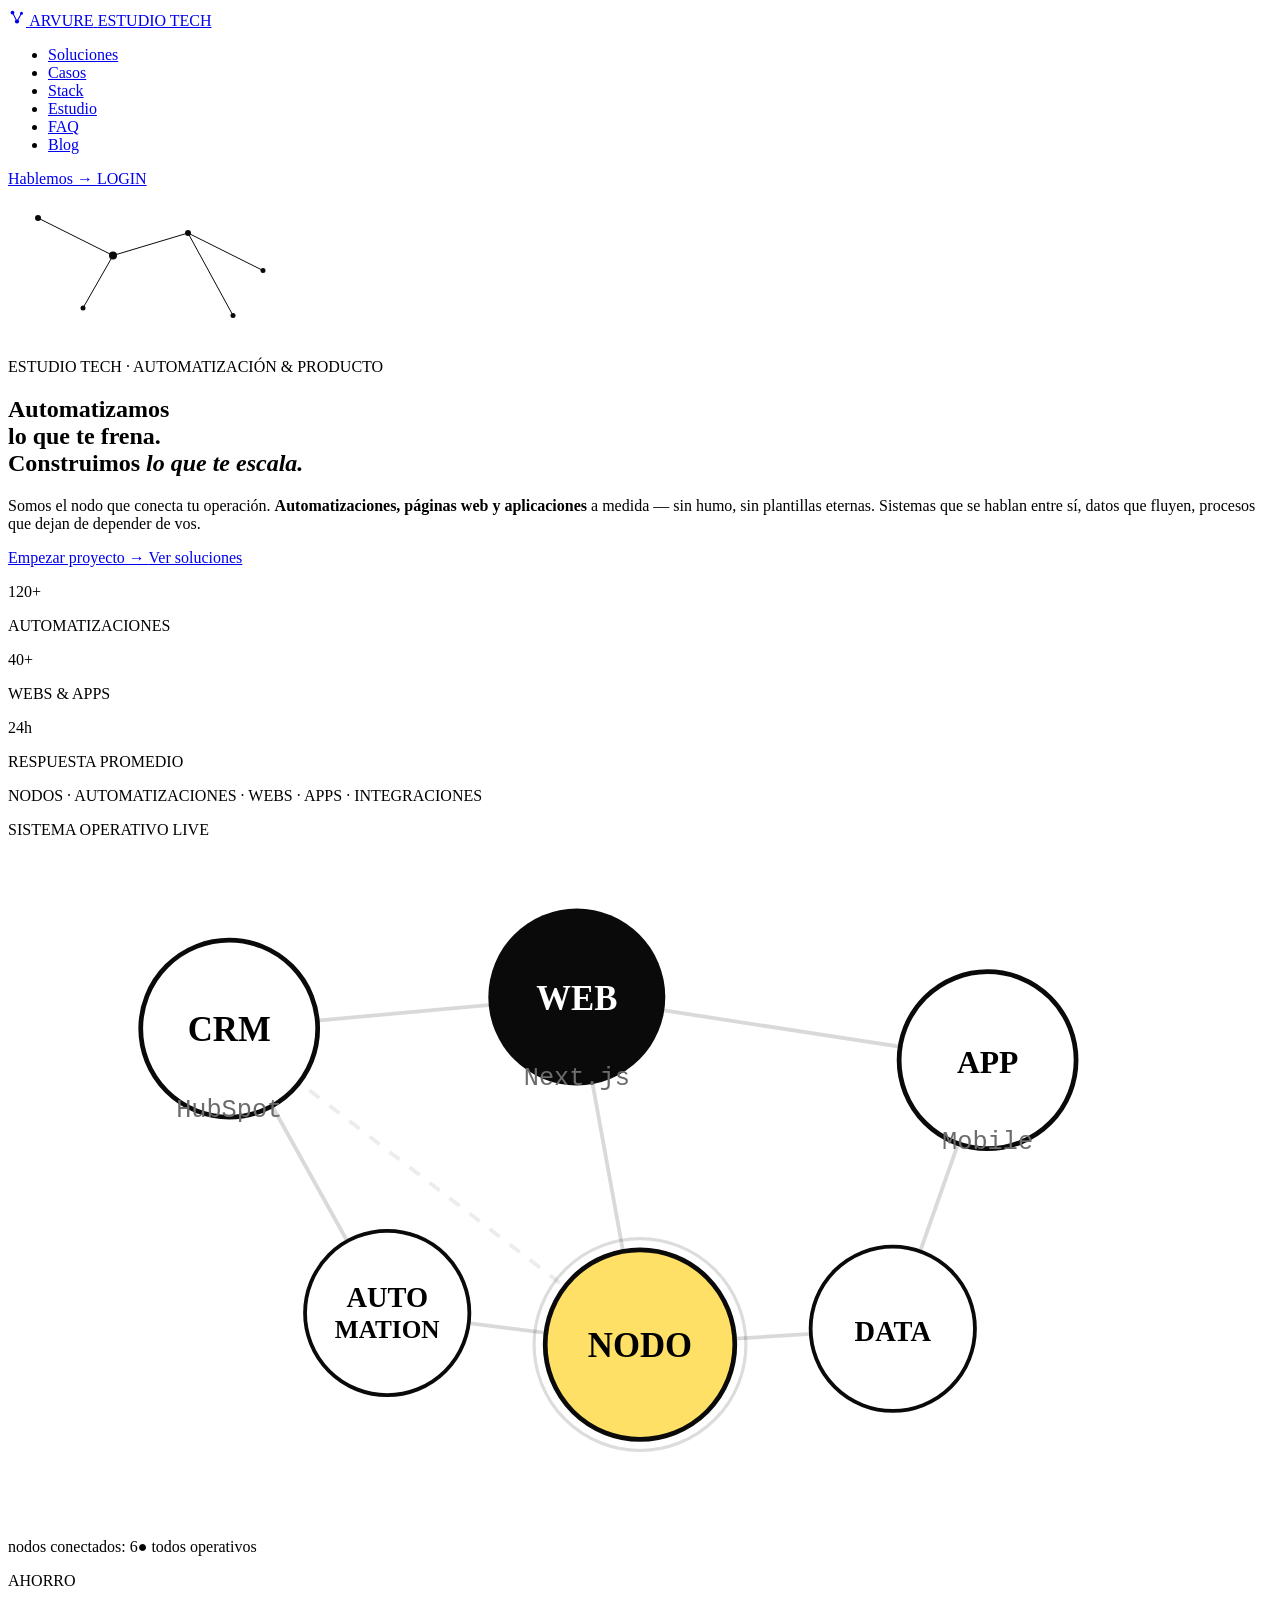
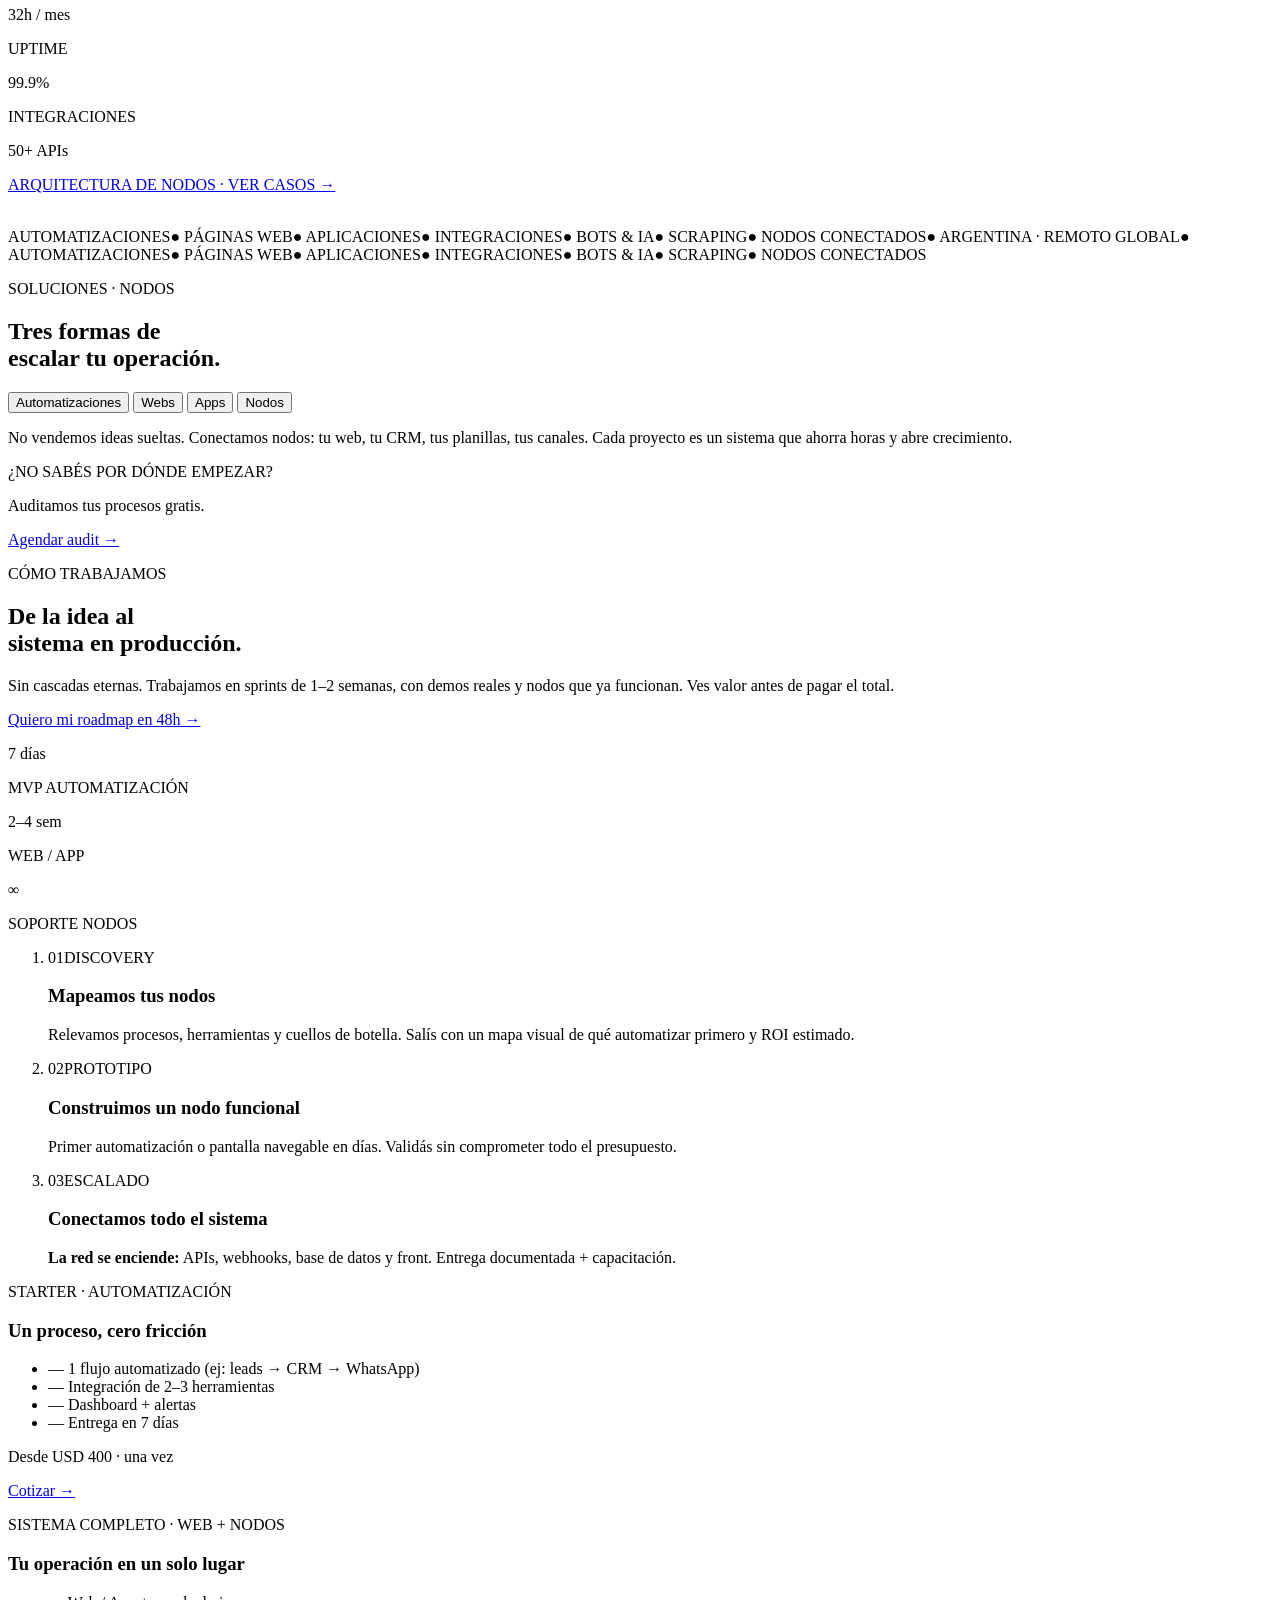
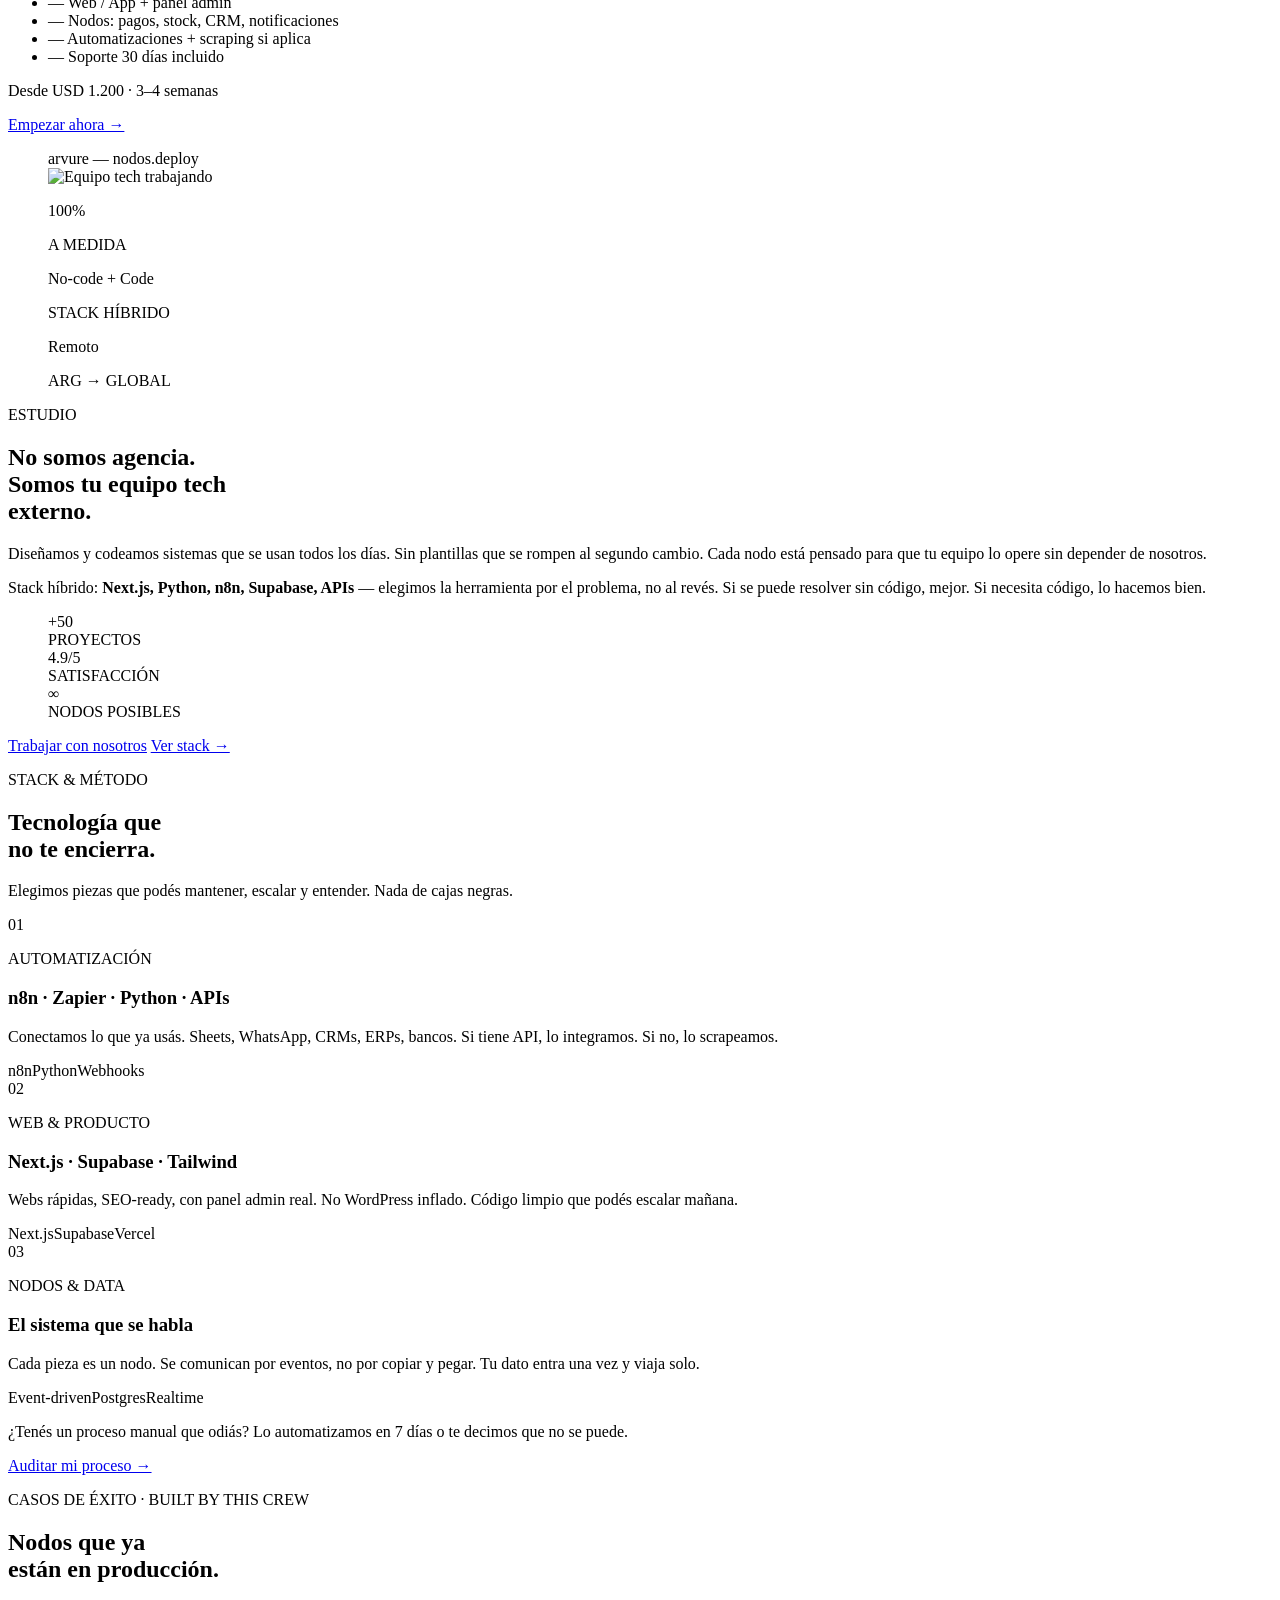
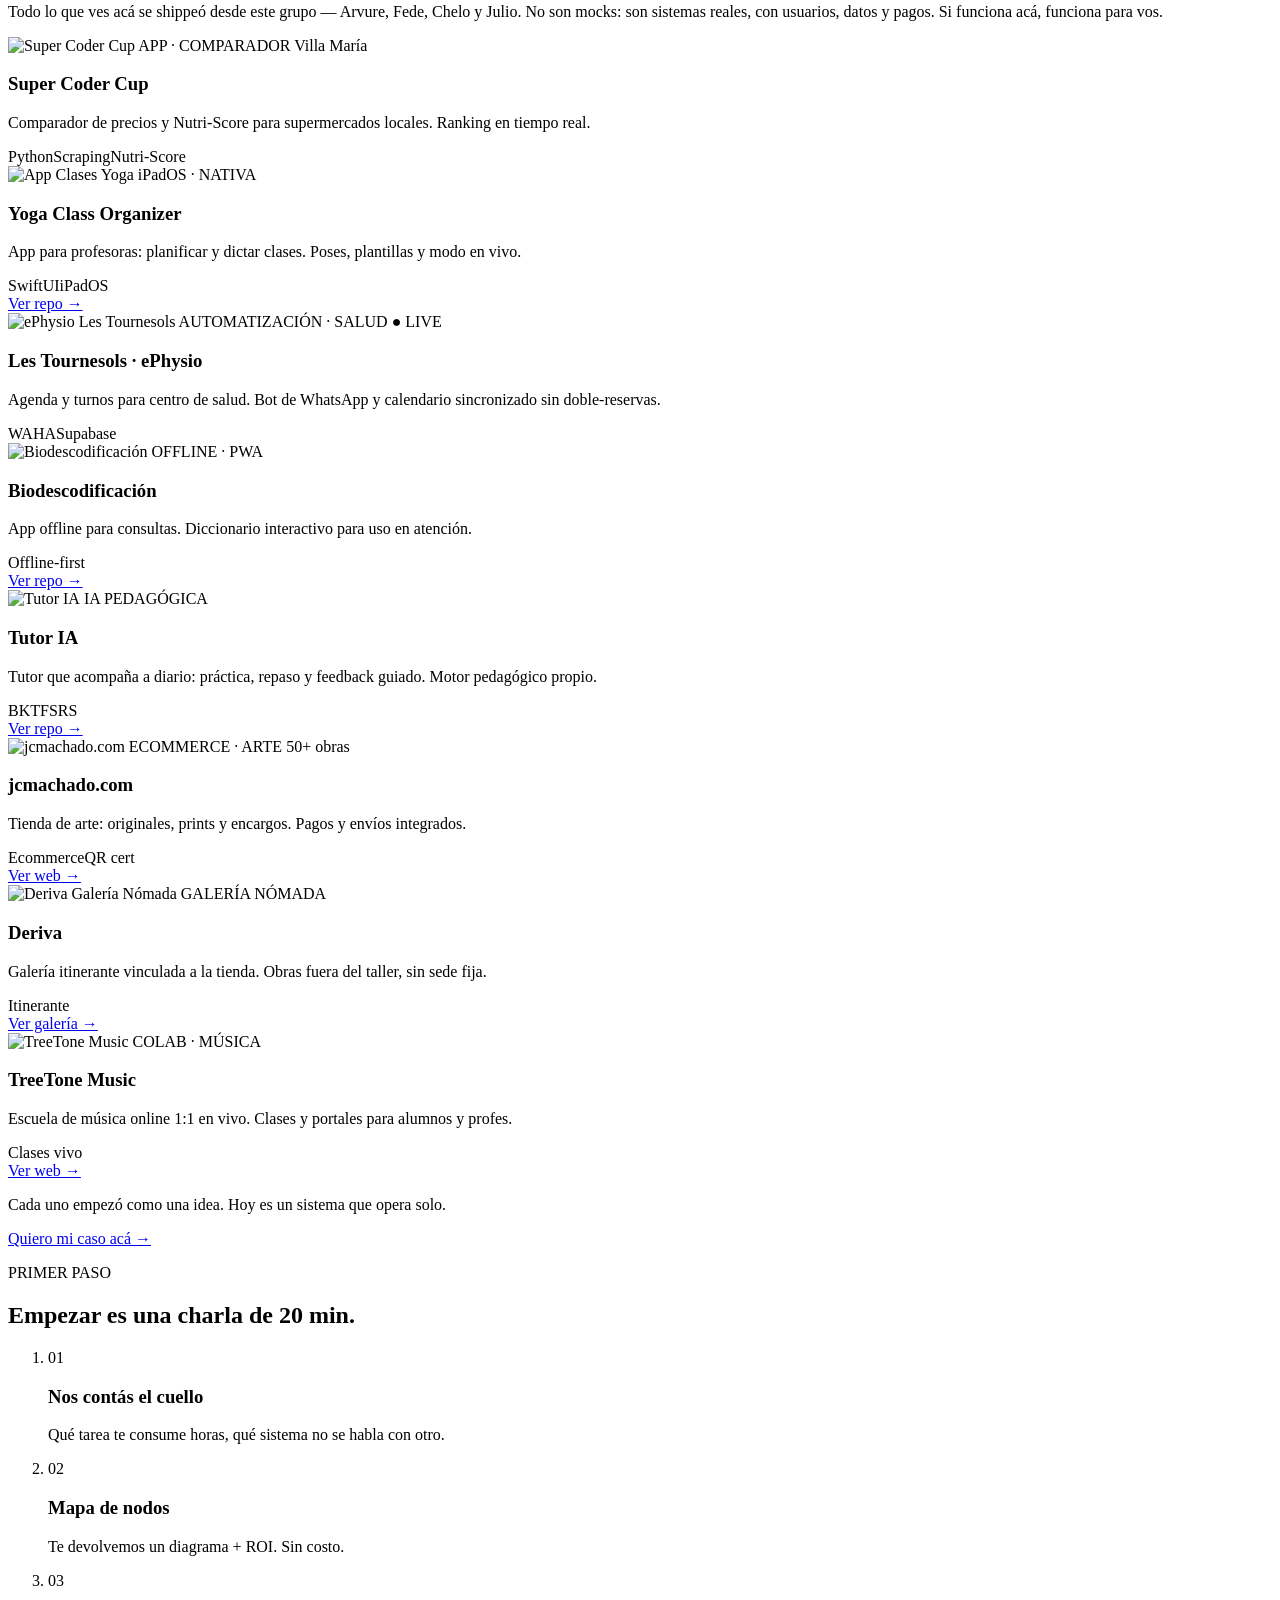
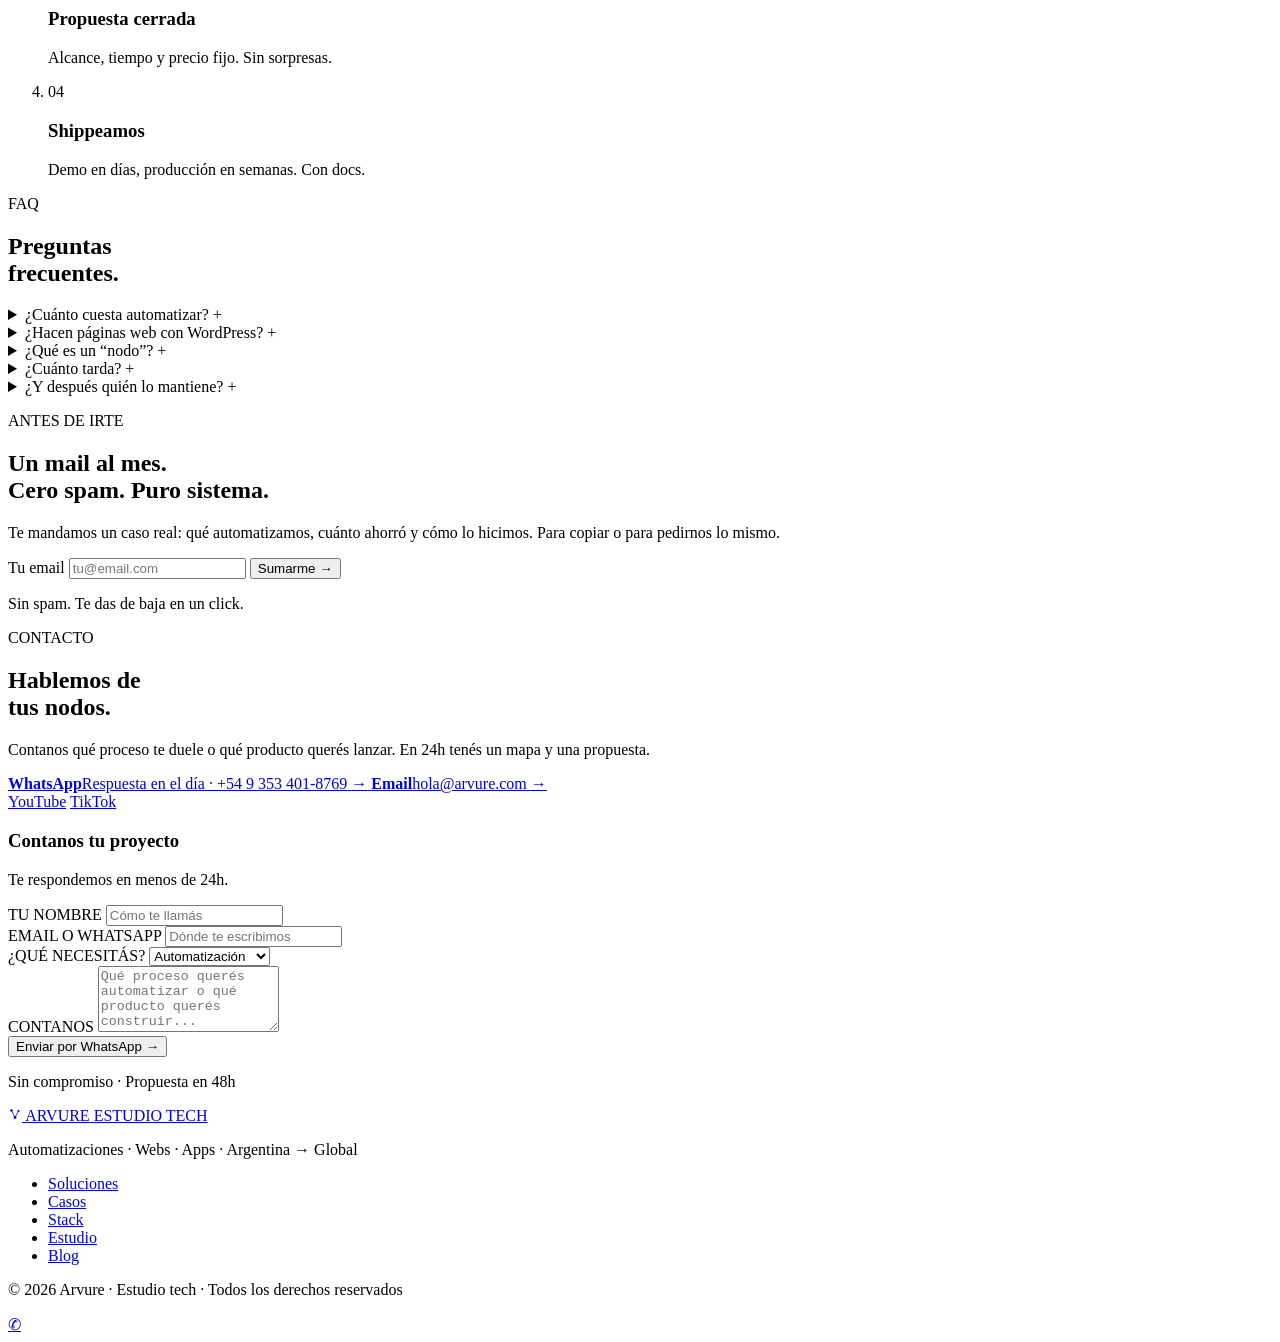
==== index.html @ fe087cc8 "copy: este grupo (Arvure, Fede, Chelo y Julio) — no más 'esta MacBook' - header: BUILT BY THIS CREW " ====
<!DOCTYPE html>
<html lang="es" class="scroll-smooth">
<head>
  <meta charset="UTF-8">
  <meta name="viewport" content="width=device-width, initial-scale=1.0">
  <meta name="description" content="Arvure — estudio tech. Automatizaciones, páginas web y aplicaciones que conectan tus nodos y escalan tu operación.">
  <title>Arvure — Estudio tech. Automatizamos. Construimos. Conectamos.</title>
  <link rel="icon" href="data:image/svg+xml,<svg xmlns='http://www.w3.org/2000/svg' viewBox='0 0 100 100'><rect width='100' height='100' rx='22' fill='%230A0A0A'/><circle cx='30' cy='30' r='6' fill='white'/><circle cx='70' cy='32' r='5' fill='white'/><circle cx='50' cy='70' r='7' fill='white'/><path d='M30 30 L50 70 L70 32' stroke='white' stroke-width='2' fill='none' opacity='0.9'/></svg>">
  <link rel="preconnect" href="https://fonts.googleapis.com">
  <link rel="preconnect" href="https://fonts.gstatic.com" crossorigin>
  <link href="https://fonts.googleapis.com/css2?family=Inter:wght@400;500;700;800;900&family=Space+Grotesk:wght@400;500;700&family=JetBrains+Mono:wght@400;500&display=swap" rel="stylesheet">
  <script src="catalogo.defaults.js"></script>
  <script src="contenido.defaults.js"></script>
  <script src="https://cdn.tailwindcss.com"></script>
  <script>
    tailwind.config = {
      theme: {
        extend: {
          colors: {
            cream: '#FFFBF0',
            paper: '#FFFFFF',
            sand: '#F5EEE0',
            line: '#E8E0D0',
            ink: '#0A0A0A',
            muted: '#6B6B6B',
            dim: '#9A9A9A',
            accent: '#0A0A0A',
          },
          fontFamily: {
            sans: ['Inter', 'Space Grotesk', 'system-ui', 'sans-serif'],
            display: ['Inter', 'system-ui', 'sans-serif'],
            mono: ['JetBrains Mono', 'ui-monospace', 'monospace'],
          },
          boxShadow: {
            card: '0 1px 3px rgba(10,10,10,0.06), 0 8px 24px rgba(10,10,10,0.04)',
            cardHover: '0 4px 16px rgba(10,10,10,0.08), 0 16px 40px rgba(10,10,10,0.06)',
          },
        },
      },
    };
  </script>
  <style>
    ::selection { background: #0A0A0A; color: #FFFBF0; }
    .grid-dot { background-image: radial-gradient(circle at 1px 1px, #0A0A0A 1px, transparent 0); }
    @keyframes marquee { 0% { transform: translateX(0); } 100% { transform: translateX(-50%); } }
  </style>
</head>
<body class="bg-cream text-ink font-sans antialiased">

  <header class="sticky top-0 z-50 border-b border-line bg-cream/80 backdrop-blur-xl">
    <nav class="mx-auto flex max-w-[1280px] items-center justify-between px-6 py-4 lg:px-8" aria-label="Principal">
      <a href="#inicio" class="flex items-center gap-3">
        <span class="flex h-8 w-8 items-center justify-center rounded-lg bg-ink text-cream">
          <svg width="18" height="18" viewBox="0 0 24 24" fill="none" aria-hidden="true">
            <circle cx="6" cy="6" r="2.5" fill="currentColor"/><circle cx="18" cy="7" r="2" fill="currentColor"/><circle cx="12" cy="18" r="2.8" fill="currentColor"/>
            <path d="M6 6 L12 18 L18 7" stroke="currentColor" stroke-width="1.4" stroke-linecap="round" stroke-linejoin="round"/>
          </svg>
        </span>
        <span class="text-[15px] font-black tracking-[-0.02em]">ARVURE</span>
        <span class="hidden sm:inline font-mono text-[10px] tracking-[0.2em] text-muted border-l border-line pl-3 ml-1">ESTUDIO TECH</span>
      </a>
      <ul class="hidden items-center gap-7 text-[13px] font-medium text-muted md:flex">
        <li><a class="transition hover:text-ink" href="#ideas">Soluciones</a></li>
        <li><a class="transition hover:text-ink" href="#casos">Casos</a></li>
        <li><a class="transition hover:text-ink" href="#proceso-creativo">Stack</a></li>
        <li><a class="transition hover:text-ink" href="#sobre-nos">Estudio</a></li>
        <li><a class="transition hover:text-ink" href="#faq">FAQ</a></li>
        <li><a class="transition hover:text-ink" href="blog.html">Blog</a></li>
      </ul>
      <div class="flex items-center gap-2">
        <a href="#contacto" class="hidden sm:inline-flex rounded-full bg-ink px-5 py-2.5 text-[13px] font-bold text-cream transition hover:bg-black hover:scale-[1.02]">
          Hablemos →
        </a>
        <a href="login.html" class="rounded-full border border-line bg-paper px-4 py-2 font-mono text-[11px] font-medium tracking-[0.15em] text-ink transition hover:border-ink">
          LOGIN
        </a>
      </div>
    </nav>
  </header>

  <main>

    <!-- HERO -->
    <section id="inicio" class="relative overflow-hidden border-b border-line">
      <div class="pointer-events-none absolute inset-0 opacity-[0.03] grid-dot" style="background-size: 24px 24px;"></div>
      <!-- nodos decorativos fondo -->
      <svg class="pointer-events-none absolute inset-0 h-full w-full opacity-[0.06]" aria-hidden="true">
        <g stroke="#0A0A0A" stroke-width="1" fill="none">
          <line x1="10%" y1="20%" x2="35%" y2="45%"/><line x1="35%" y1="45%" x2="60%" y2="30%"/><line x1="60%" y1="30%" x2="85%" y2="55%"/><line x1="35%" y1="45%" x2="25%" y2="80%"/><line x1="60%" y1="30%" x2="75%" y2="85%"/>
        </g>
        <g fill="#0A0A0A">
          <circle cx="10%" cy="20%" r="3"/><circle cx="35%" cy="45%" r="4"/><circle cx="60%" cy="30%" r="3"/><circle cx="85%" cy="55%" r="2.5"/><circle cx="25%" cy="80%" r="2.5"/><circle cx="75%" cy="85%" r="2.5"/>
        </g>
      </svg>

      <div class="relative mx-auto grid max-w-[1280px] gap-10 px-6 py-14 lg:grid-cols-[1.05fr_0.95fr] lg:items-center lg:px-8 lg:py-20">

        <div>
          <p data-hero-badge class="inline-flex items-center gap-2 rounded-full border border-line bg-paper px-3 py-1.5 font-mono text-[11px] font-medium tracking-[0.2em] text-ink">
            <span class="h-2 w-2 rounded-full bg-emerald-500 animate-pulse"></span>
            ESTUDIO TECH · AUTOMATIZACIÓN & PRODUCTO
          </p>

          <h1 data-hero-titulo class="mt-6 text-[42px] font-black leading-[0.9] tracking-[-0.04em] lg:text-[64px]">
            Automatizamos
            <br>
            <span class="relative inline-block">
              lo que te frena.
              <span class="absolute bottom-1 left-0 h-3 w-full bg-[#FFE066] -z-10 opacity-60"></span>
            </span>
            <br>
            <span class="font-black text-ink">Construimos</span>
            <em class="font-black not-italic"> lo que te escala.</em>
          </h1>

          <p data-hero-parrafo class="mt-6 max-w-[520px] text-[15px] leading-relaxed text-muted">
            Somos el nodo que conecta tu operación. <strong class="text-ink font-bold">Automatizaciones, páginas web y aplicaciones</strong> a medida — sin humo, sin plantillas eternas. Sistemas que se hablan entre sí, datos que fluyen, procesos que dejan de depender de vos.
          </p>

          <div class="mt-8 flex flex-wrap items-center gap-3">
            <a data-hero-boton1 href="#contacto" class="inline-flex items-center gap-2 rounded-full bg-ink px-7 py-3.5 text-sm font-bold text-cream shadow-card transition hover:bg-black hover:shadow-cardHover">
              Empezar proyecto →
            </a>
            <a data-hero-boton2 href="#ideas" class="inline-flex items-center gap-2 rounded-full border border-line bg-paper px-6 py-3.5 text-sm font-bold text-ink transition hover:border-ink">
              Ver soluciones
            </a>
          </div>

          <div class="mt-8 flex flex-wrap gap-6 border-t border-line pt-6">
            <div><p class="text-2xl font-black tracking-tight">120+</p><p class="font-mono text-[10px] tracking-[0.2em] text-muted">AUTOMATIZACIONES</p></div>
            <div><p class="text-2xl font-black tracking-tight">40+</p><p class="font-mono text-[10px] tracking-[0.2em] text-muted">WEBS & APPS</p></div>
            <div><p class="text-2xl font-black tracking-tight">24h</p><p class="font-mono text-[10px] tracking-[0.2em] text-muted">RESPUESTA PROMEDIO</p></div>
          </div>

          <p data-hero-ejes class="mt-6 font-mono text-[11px] tracking-[0.2em] text-dim">
            NODOS · AUTOMATIZACIONES · WEBS · APPS · INTEGRACIONES
          </p>
        </div>

        <div class="relative lg:pl-6">
          <!-- Card sistema nodos -->
          <div class="relative overflow-hidden rounded-[20px] border border-line bg-paper p-6 shadow-card lg:p-7">
            <div class="flex items-center justify-between">
              <span class="flex items-center gap-2 font-mono text-[10px] tracking-[0.2em] text-muted"><span class="h-2 w-2 rounded-full bg-emerald-500"></span> SISTEMA OPERATIVO</span>
              <span class="rounded-full bg-ink px-2.5 py-1 font-mono text-[10px] font-bold tracking-wide text-cream">LIVE</span>
            </div>

            <!-- Visual nodos -->
            <div class="relative mt-6 rounded-2xl border border-line bg-cream p-5 overflow-hidden">
              <svg viewBox="0 0 400 220" class="w-full h-auto" aria-hidden="true">
                <!-- conexiones -->
                <g stroke="#0A0A0A" stroke-width="1.2" opacity="0.15">
                  <line x1="70" y1="60" x2="180" y2="50"/><line x1="180" y1="50" x2="310" y2="70"/><line x1="70" y1="60" x2="120" y2="150"/><line x1="180" y1="50" x2="200" y2="160"/><line x1="310" y1="70" x2="280" y2="155"/><line x1="120" y1="150" x2="200" y2="160"/><line x1="200" y1="160" x2="280" y2="155"/>
                  <line x1="70" y1="60" x2="200" y2="160" opacity="0.5" stroke-dasharray="4 4"/>
                </g>
                <!-- nodos -->
                <g>
                  <g><circle cx="70" cy="60" r="28" fill="white" stroke="#0A0A0A" stroke-width="1.5"/><text x="70" y="64" text-anchor="middle" font-size="11" font-weight="800">CRM</text><text x="70" y="88" text-anchor="middle" font-size="8" fill="#6B6B6B" font-family="monospace">HubSpot</text></g>
                  <g><circle cx="180" cy="50" r="28" fill="#0A0A0A"/><text x="180" y="54" text-anchor="middle" font-size="11" font-weight="800" fill="white">WEB</text><text x="180" y="78" text-anchor="middle" font-size="8" fill="#6B6B6B" font-family="monospace">Next.js</text></g>
                  <g><circle cx="310" cy="70" r="28" fill="white" stroke="#0A0A0A" stroke-width="1.5"/><text x="310" y="74" text-anchor="middle" font-size="10" font-weight="800">APP</text><text x="310" y="98" text-anchor="middle" font-size="8" fill="#6B6B6B" font-family="monospace">Mobile</text></g>
                  <g><circle cx="120" cy="150" r="26" fill="white" stroke="#0A0A0A" stroke-width="1.2"/><text x="120" y="148" text-anchor="middle" font-size="9" font-weight="700">AUTO</text><text x="120" y="158" text-anchor="middle" font-size="8" font-weight="700">MATION</text></g>
                  <g><circle cx="200" cy="160" r="30" fill="#FFE066" stroke="#0A0A0A" stroke-width="1.5"/><text x="200" y="164" text-anchor="middle" font-size="11" font-weight="900">NODO</text></g>
                  <g><circle cx="280" cy="155" r="26" fill="white" stroke="#0A0A0A" stroke-width="1.2"/><text x="280" y="159" text-anchor="middle" font-size="9" font-weight="700">DATA</text></g>
                </g>
                <!-- pulso -->
                <circle cx="200" cy="160" r="30" fill="none" stroke="#0A0A0A" stroke-width="1" opacity="0.2">
                  <animate attributeName="r" values="30;42;30" dur="2.5s" repeatCount="indefinite"/>
                  <animate attributeName="opacity" values="0.2;0;0.2" dur="2.5s" repeatCount="indefinite"/>
                </circle>
              </svg>
              <div class="mt-3 flex items-center justify-between font-mono text-[10px] tracking-wide text-muted">
                <span>nodos conectados: 6</span><span class="text-emerald-600 font-bold">● todos operativos</span>
              </div>
            </div>

            <div class="mt-5 grid grid-cols-3 gap-3">
              <div class="rounded-xl border border-line bg-cream px-3 py-3">
                <p class="font-mono text-[10px] tracking-[0.15em] text-muted">AHORRO</p>
                <p class="mt-1 text-sm font-black">32h / mes</p>
              </div>
              <div class="rounded-xl border border-line bg-cream px-3 py-3">
                <p class="font-mono text-[10px] tracking-[0.15em] text-muted">UPTIME</p>
                <p class="mt-1 text-sm font-black">99.9%</p>
              </div>
              <div class="rounded-xl bg-ink px-3 py-3 text-cream">
                <p class="font-mono text-[10px] tracking-[0.15em] opacity-70">INTEGRACIONES</p>
                <p class="mt-1 text-sm font-black">50+ APIs</p>
              </div>
            </div>
          </div>

          <p class="mt-3 text-center font-mono text-[10px] tracking-[0.2em] text-dim">
            <a data-hero-fig href="#contacto" class="hover:text-ink transition">ARQUITECTURA DE NODOS · VER CASOS →</a>
          </p>

          <img data-hero-imagen src="https://images.unsplash.com/photo-1551434678-e076c223a692?q=80&w=1200&auto=format&fit=crop" alt="" class="hidden" aria-hidden="true">
        </div>

      </div>
    </section>

    <!-- TICKER -->
    <section id="servicios" class="overflow-hidden border-y border-line bg-ink py-3" aria-label="Servicios">
      <div class="flex w-max animate-[marquee_28s_linear_infinite] gap-8 whitespace-nowrap font-mono text-xs tracking-[0.2em] text-cream">
        <span>AUTOMATIZACIONES</span><span class="opacity-40">●</span>
        <span>PÁGINAS WEB</span><span class="opacity-40">●</span>
        <span>APLICACIONES</span><span class="opacity-40">●</span>
        <span>INTEGRACIONES</span><span class="opacity-40">●</span>
        <span>BOTS & IA</span><span class="opacity-40">●</span>
        <span>SCRAPING</span><span class="opacity-40">●</span>
        <span>NODOS CONECTADOS</span><span class="opacity-40">●</span>
        <span>ARGENTINA · REMOTO GLOBAL</span><span class="opacity-40">●</span>
        <span>AUTOMATIZACIONES</span><span class="opacity-40">●</span>
        <span>PÁGINAS WEB</span><span class="opacity-40">●</span>
        <span>APLICACIONES</span><span class="opacity-40">●</span>
        <span>INTEGRACIONES</span><span class="opacity-40">●</span>
        <span>BOTS & IA</span><span class="opacity-40">●</span>
        <span>SCRAPING</span><span class="opacity-40">●</span>
        <span>NODOS CONECTADOS</span>
      </div>
    </section>

    <!-- SOLUCIONES / IDEAS -->
    <section id="ideas" class="relative border-b border-line bg-paper">
      <div class="mx-auto max-w-[1280px] px-6 py-16 lg:px-8 lg:py-20">
        <header class="flex flex-wrap items-end justify-between gap-6">
          <div>
            <p class="font-mono text-[11px] font-bold tracking-[0.25em] text-muted">SOLUCIONES · NODOS</p>
            <h2 class="mt-3 text-[36px] font-black leading-[0.9] tracking-[-0.03em] lg:text-[48px]">
              Tres formas de
              <br>
              <span class="bg-ink text-cream px-2">escalar tu operación.</span>
            </h2>
          </div>
          <div class="flex flex-wrap gap-2">
            <button type="button" data-filtro-eje="Automatizaciones" class="rounded-full border border-line bg-paper px-4 py-2 font-mono text-xs font-bold tracking-wide text-muted transition hover:border-ink hover:text-ink">Automatizaciones</button>
            <button type="button" data-filtro-eje="Webs" class="rounded-full border border-line bg-paper px-4 py-2 font-mono text-xs font-bold tracking-wide text-muted transition hover:border-ink hover:text-ink">Webs</button>
            <button type="button" data-filtro-eje="Apps" class="rounded-full border border-line bg-paper px-4 py-2 font-mono text-xs font-bold tracking-wide text-muted transition hover:border-ink hover:text-ink">Apps</button>
            <button type="button" data-filtro-eje="Nodos" class="rounded-full border border-line bg-paper px-4 py-2 font-mono text-xs font-bold tracking-wide text-muted transition hover:border-ink hover:text-ink">Nodos</button>
          </div>
        </header>

        <p class="mt-6 max-w-2xl text-[15px] leading-relaxed text-muted">
          No vendemos ideas sueltas. Conectamos nodos: tu web, tu CRM, tus planillas, tus canales. Cada proyecto es un sistema que ahorra horas y abre crecimiento.
        </p>

        <div class="mt-10 grid gap-6 md:grid-cols-3" data-grid-ideas></div>

        <div class="mt-10 flex flex-wrap gap-3">
          <div class="flex-1 min-w-[280px] rounded-2xl border border-line bg-cream p-6 flex items-center justify-between">
            <div>
              <p class="font-mono text-[11px] tracking-[0.2em] text-muted">¿NO SABÉS POR DÓNDE EMPEZAR?</p>
              <p class="mt-1 text-lg font-black tracking-tight">Auditamos tus procesos gratis.</p>
            </div>
            <a href="#contacto" class="hidden sm:inline-flex rounded-full bg-ink px-5 py-2.5 text-sm font-bold text-cream">Agendar audit →</a>
          </div>
        </div>
      </div>
    </section>

    <!-- PUNTO DE PARTIDA -> CÓMO TRABAJAMOS -->
    <section id="punto-de-partida" class="relative border-b border-line bg-cream">
      <div class="mx-auto grid max-w-[1280px] gap-12 px-6 py-16 lg:grid-cols-2 lg:px-8 lg:py-20">
        <div>
          <p class="font-mono text-[11px] font-bold tracking-[0.25em] text-muted">CÓMO TRABAJAMOS</p>
          <h2 class="mt-3 text-[36px] font-black leading-[0.9] tracking-[-0.03em] lg:text-[44px]">
            De la idea al
            <br>
            <span class="bg-[#FFE066] px-1">sistema en producción.</span>
          </h2>
          <p class="mt-6 text-[15px] leading-relaxed text-muted">
            Sin cascadas eternas. Trabajamos en sprints de 1–2 semanas, con demos reales y nodos que ya funcionan. Ves valor antes de pagar el total.
          </p>
          <a href="#contacto" class="mt-6 inline-flex text-sm font-bold underline underline-offset-4 hover:text-muted">Quiero mi roadmap en 48h →</a>

          <div class="mt-10 grid grid-cols-3 gap-4 border-t border-line pt-6">
            <div><p class="text-xl font-black">7 días</p><p class="font-mono text-[10px] tracking-[0.15em] text-muted">MVP AUTOMATIZACIÓN</p></div>
            <div><p class="text-xl font-black">2–4 sem</p><p class="font-mono text-[10px] tracking-[0.15em] text-muted">WEB / APP</p></div>
            <div><p class="text-xl font-black">∞</p><p class="font-mono text-[10px] tracking-[0.15em] text-muted">SOPORTE NODOS</p></div>
          </div>
        </div>

        <ol class="space-y-4">
          <li class="rounded-2xl border border-line bg-paper p-6 shadow-card">
            <div class="flex items-center gap-3"><span class="flex h-8 w-8 items-center justify-center rounded-full bg-ink text-xs font-black text-cream">01</span><span class="font-mono text-[11px] tracking-[0.2em] text-muted">DISCOVERY</span></div>
            <h3 class="mt-3 text-lg font-black tracking-tight">Mapeamos tus nodos</h3>
            <p class="mt-2 text-sm leading-relaxed text-muted">Relevamos procesos, herramientas y cuellos de botella. Salís con un mapa visual de qué automatizar primero y ROI estimado.</p>
          </li>
          <li class="rounded-2xl border border-line bg-paper p-6 shadow-card">
            <div class="flex items-center gap-3"><span class="flex h-8 w-8 items-center justify-center rounded-full bg-ink text-xs font-black text-cream">02</span><span class="font-mono text-[11px] tracking-[0.2em] text-muted">PROTOTIPO</span></div>
            <h3 class="mt-3 text-lg font-black tracking-tight">Construimos un nodo funcional</h3>
            <p class="mt-2 text-sm leading-relaxed text-muted">Primer automatización o pantalla navegable en días. Validás sin comprometer todo el presupuesto.</p>
          </li>
          <li class="rounded-2xl border-2 border-ink bg-paper p-6 shadow-card">
            <div class="flex items-center gap-3"><span class="flex h-8 w-8 items-center justify-center rounded-full bg-[#FFE066] text-xs font-black text-ink">03</span><span class="font-mono text-[11px] tracking-[0.2em] text-ink font-bold">ESCALADO</span></div>
            <h3 class="mt-3 text-lg font-black tracking-tight">Conectamos todo el sistema</h3>
            <p class="mt-2 text-sm leading-relaxed text-muted"><strong class="text-ink">La red se enciende:</strong> APIs, webhooks, base de datos y front. Entrega documentada + capacitación.</p>
          </li>
        </ol>
      </div>

      <div class="mx-auto grid max-w-[1280px] gap-6 px-6 pb-16 lg:grid-cols-2 lg:px-8">
        <div class="rounded-2xl border border-line bg-paper p-7">
          <p class="font-mono text-[11px] tracking-[0.2em] text-muted">STARTER · AUTOMATIZACIÓN</p>
          <h3 class="mt-2 text-2xl font-black tracking-tight">Un proceso, cero fricción</h3>
          <ul class="mt-4 space-y-2 text-sm text-muted">
            <li>— 1 flujo automatizado (ej: leads → CRM → WhatsApp)</li>
            <li>— Integración de 2–3 herramientas</li>
            <li>— Dashboard + alertas</li>
            <li>— Entrega en 7 días</li>
          </ul>
          <p class="mt-6 font-mono text-xs font-bold">Desde USD 400 · una vez</p>
          <a href="#contacto" class="mt-4 inline-flex rounded-full border border-line px-5 py-2.5 text-sm font-bold hover:border-ink">Cotizar →</a>
        </div>
        <div class="rounded-2xl border-2 border-ink bg-ink p-7 text-cream">
          <p class="font-mono text-[11px] tracking-[0.2em] opacity-60">SISTEMA COMPLETO · WEB + NODOS</p>
          <h3 class="mt-2 text-2xl font-black tracking-tight text-cream">Tu operación en un solo lugar</h3>
          <ul class="mt-4 space-y-2 text-sm opacity-80">
            <li>— Web / App + panel admin</li>
            <li>— Nodos: pagos, stock, CRM, notificaciones</li>
            <li>— Automatizaciones + scraping si aplica</li>
            <li>— Soporte 30 días incluido</li>
          </ul>
          <p class="mt-6 font-mono text-xs font-bold text-[#FFE066]">Desde USD 1.200 · 3–4 semanas</p>
          <a href="#contacto" class="mt-4 inline-flex rounded-full bg-cream px-5 py-2.5 text-sm font-black text-ink hover:bg-white">Empezar ahora →</a>
        </div>
      </div>
    </section>

    <!-- SOBRE NOS -> ESTUDIO -->
    <section id="sobre-nos" class="relative border-b border-line bg-paper">
      <div class="mx-auto grid max-w-[1280px] items-center gap-12 px-6 py-16 lg:grid-cols-2 lg:px-8 lg:py-20">
        <figure class="relative order-2 lg:order-1">
          <div class="overflow-hidden rounded-[20px] border border-line bg-cream">
            <div class="flex items-center gap-2 border-b border-line bg-paper px-4 py-3">
              <span class="h-2.5 w-2.5 rounded-full bg-red-400"></span><span class="h-2.5 w-2.5 rounded-full bg-yellow-400"></span><span class="h-2.5 w-2.5 rounded-full bg-green-400"></span>
              <span class="ml-auto font-mono text-[10px] tracking-wide text-muted">arvure — nodos.deploy</span>
            </div>
            <img src="https://images.unsplash.com/photo-1522071820081-009f0129c71c?q=80&w=1200&auto=format&fit=crop" alt="Equipo tech trabajando" class="aspect-[4/3] w-full object-cover">
            <div class="grid grid-cols-3 divide-x divide-line border-t border-line bg-paper text-center">
              <div class="py-3"><p class="text-sm font-black">100%</p><p class="font-mono text-[10px] text-muted">A MEDIDA</p></div>
              <div class="py-3"><p class="text-sm font-black">No-code + Code</p><p class="font-mono text-[10px] text-muted">STACK HÍBRIDO</p></div>
              <div class="py-3"><p class="text-sm font-black">Remoto</p><p class="font-mono text-[10px] text-muted">ARG → GLOBAL</p></div>
            </div>
          </div>
        </figure>

        <div class="order-1 lg:order-2">
          <p class="font-mono text-[11px] font-bold tracking-[0.25em] text-muted">ESTUDIO</p>
          <h2 class="mt-3 text-[36px] font-black leading-[0.9] tracking-[-0.03em] lg:text-[44px]">
            No somos agencia.
            <br>
            Somos tu <span class="underline decoration-[#FFE066] decoration-8 underline-offset-2">equipo tech</span>
            <br>
            externo.
          </h2>
          <p class="mt-6 text-[15px] leading-relaxed text-muted">
            Diseñamos y codeamos sistemas que se usan todos los días. Sin plantillas que se rompen al segundo cambio. Cada nodo está pensado para que tu equipo lo opere sin depender de nosotros.
          </p>
          <p class="mt-4 text-[15px] leading-relaxed text-muted">
            Stack híbrido: <strong class="text-ink">Next.js, Python, n8n, Supabase, APIs</strong> — elegimos la herramienta por el problema, no al revés. Si se puede resolver sin código, mejor. Si necesita código, lo hacemos bien.
          </p>
          <dl class="mt-8 grid grid-cols-3 gap-4 border-t border-line pt-6">
            <div><dd class="text-3xl font-black">+50</dd><dd class="font-mono text-[10px] tracking-[0.15em] text-muted">PROYECTOS</dd></div>
            <div><dd class="text-3xl font-black">4.9/5</dd><dd class="font-mono text-[10px] tracking-[0.15em] text-muted">SATISFACCIÓN</dd></div>
            <div><dd class="text-3xl font-black">∞</dd><dd class="font-mono text-[10px] tracking-[0.15em] text-muted">NODOS POSIBLES</dd></div>
          </dl>
          <div class="mt-8 flex gap-3">
            <a href="#contacto" class="rounded-full bg-ink px-6 py-3 text-sm font-bold text-cream">Trabajar con nosotros</a>
            <a href="#proceso-creativo" class="rounded-full border border-line bg-paper px-6 py-3 text-sm font-bold">Ver stack →</a>
          </div>
        </div>
      </div>
    </section>

    <!-- PROCESO / STACK -->
    <section id="proceso-creativo" class="relative border-b border-line bg-cream">
      <div class="mx-auto max-w-[1280px] px-6 py-16 lg:px-8 lg:py-20">
        <header class="max-w-2xl">
          <p class="font-mono text-[11px] font-bold tracking-[0.25em] text-muted">STACK & MÉTODO</p>
          <h2 class="mt-3 text-[36px] font-black leading-[0.9] tracking-[-0.03em] lg:text-[44px]">
            Tecnología que
            <br>
            <span class="bg-ink text-cream px-2">no te encierra.</span>
          </h2>
          <p class="mt-4 text-[15px] leading-relaxed text-muted">Elegimos piezas que podés mantener, escalar y entender. Nada de cajas negras.</p>
        </header>

        <div class="mt-10 grid gap-6 md:grid-cols-3">
          <article class="rounded-2xl border border-line bg-paper p-6">
            <div class="flex h-10 w-10 items-center justify-center rounded-xl bg-cream border border-line font-mono text-xs font-bold">01</div>
            <p class="mt-4 font-mono text-[11px] tracking-[0.15em] text-muted">AUTOMATIZACIÓN</p>
            <h3 class="mt-2 text-lg font-black tracking-tight">n8n · Zapier · Python · APIs</h3>
            <p class="mt-2 text-sm leading-relaxed text-muted">Conectamos lo que ya usás. Sheets, WhatsApp, CRMs, ERPs, bancos. Si tiene API, lo integramos. Si no, lo scrapeamos.</p>
            <div class="mt-4 flex flex-wrap gap-1.5">
              <span class="rounded-full border border-line px-2.5 py-1 font-mono text-[10px]">n8n</span><span class="rounded-full border border-line px-2.5 py-1 font-mono text-[10px]">Python</span><span class="rounded-full border border-line px-2.5 py-1 font-mono text-[10px]">Webhooks</span>
            </div>
          </article>
          <article class="rounded-2xl border border-line bg-paper p-6">
            <div class="flex h-10 w-10 items-center justify-center rounded-xl bg-cream border border-line font-mono text-xs font-bold">02</div>
            <p class="mt-4 font-mono text-[11px] tracking-[0.15em] text-muted">WEB & PRODUCTO</p>
            <h3 class="mt-2 text-lg font-black tracking-tight">Next.js · Supabase · Tailwind</h3>
            <p class="mt-2 text-sm leading-relaxed text-muted">Webs rápidas, SEO-ready, con panel admin real. No WordPress inflado. Código limpio que podés escalar mañana.</p>
            <div class="mt-4 flex flex-wrap gap-1.5">
              <span class="rounded-full border border-line px-2.5 py-1 font-mono text-[10px]">Next.js</span><span class="rounded-full border border-line px-2.5 py-1 font-mono text-[10px]">Supabase</span><span class="rounded-full border border-line px-2.5 py-1 font-mono text-[10px]">Vercel</span>
            </div>
          </article>
          <article class="rounded-2xl border-2 border-ink bg-paper p-6">
            <div class="flex h-10 w-10 items-center justify-center rounded-xl bg-ink text-cream font-mono text-xs font-bold">03</div>
            <p class="mt-4 font-mono text-[11px] tracking-[0.15em] text-ink font-bold">NODOS & DATA</p>
            <h3 class="mt-2 text-lg font-black tracking-tight">El sistema que se habla</h3>
            <p class="mt-2 text-sm leading-relaxed text-muted">Cada pieza es un nodo. Se comunican por eventos, no por copiar y pegar. Tu dato entra una vez y viaja solo.</p>
            <div class="mt-4 flex flex-wrap gap-1.5">
              <span class="rounded-full bg-ink px-2.5 py-1 font-mono text-[10px] text-cream">Event-driven</span><span class="rounded-full border border-line px-2.5 py-1 font-mono text-[10px]">Postgres</span><span class="rounded-full border border-line px-2.5 py-1 font-mono text-[10px]">Realtime</span>
            </div>
          </article>
        </div>

        <div class="mt-6 rounded-2xl border border-line bg-paper p-6 flex flex-wrap items-center justify-between gap-4">
          <p class="text-sm font-bold">¿Tenés un proceso manual que odiás? <span class="font-normal text-muted">Lo automatizamos en 7 días o te decimos que no se puede.</span></p>
          <a href="#contacto" class="rounded-full bg-ink px-5 py-2.5 text-sm font-bold text-cream">Auditar mi proceso →</a>
        </div>
      </div>
    </section>

    <!-- CASOS DE ÉXITO -->
    <section id="casos" class="relative border-b border-line bg-paper">
      <div class="mx-auto max-w-[1280px] px-6 py-16 lg:px-8 lg:py-20">
        <header class="flex flex-wrap items-end justify-between gap-6">
          <div>
            <p class="font-mono text-[11px] font-bold tracking-[0.25em] text-muted">CASOS DE ÉXITO · BUILT BY THIS CREW</p>
            <h2 class="mt-3 text-[36px] font-black leading-[0.9] tracking-[-0.03em] lg:text-[48px]">
              Nodos que ya
              <br>
              <span class="bg-ink text-cream px-2">están en producción.</span>
            </h2>
          </div>
          <p class="max-w-[420px] text-[14px] leading-relaxed text-muted">Todo lo que ves acá se shippeó desde este grupo — Arvure, Fede, Chelo y Julio. No son mocks: son sistemas reales, con usuarios, datos y pagos. Si funciona acá, funciona para vos.</p>
        </header>

        <div class="mt-10 grid gap-6 md:grid-cols-2 lg:grid-cols-3">
          <!-- 1 — Super Coder Cup -->
          <article class="group flex flex-col overflow-hidden rounded-2xl border border-line bg-cream transition hover:shadow-cardHover hover:border-ink/15">
            <div class="relative h-40 overflow-hidden bg-white">
              <img src="https://images.unsplash.com/photo-1556742049-0cfed4f6a45d?q=80&w=800&auto=format&fit=crop" alt="Super Coder Cup" class="h-full w-full object-cover transition duration-500 group-hover:scale-[1.03]">
              <span class="absolute left-3 top-3 rounded-full bg-[#FFE066] px-2.5 py-1 font-mono text-[10px] font-black tracking-wide text-ink">APP · COMPARADOR</span>
              <span class="absolute right-3 top-3 rounded-full bg-ink px-2.5 py-1 font-mono text-[10px] font-bold tracking-wide text-cream">Villa María</span>
            </div>
            <div class="flex flex-1 flex-col p-5">
              <h3 class="text-[17px] font-black leading-tight tracking-tight">Super Coder Cup</h3>
              <p class="mt-2 flex-1 text-[13px] leading-relaxed text-muted">Comparador de precios y Nutri-Score para supermercados locales. Ranking en tiempo real.</p>
              <div class="mt-3 flex flex-wrap gap-1.5"><span class="rounded-full border border-line bg-paper px-2 py-1 font-mono text-[10px]">Python</span><span class="rounded-full border border-line bg-paper px-2 py-1 font-mono text-[10px]">Scraping</span><span class="rounded-full border border-line bg-paper px-2 py-1 font-mono text-[10px]">Nutri-Score</span></div>
            </div>
          </article>

          <!-- 2 — Clases de Yoga -->
          <article class="group flex flex-col overflow-hidden rounded-2xl border border-line bg-cream transition hover:shadow-cardHover hover:border-ink/15">
            <div class="relative h-40 overflow-hidden bg-white">
              <img src="https://images.unsplash.com/photo-1506126613408-eca07ce68773?q=80&w=800&auto=format&fit=crop" alt="App Clases Yoga" class="h-full w-full object-cover transition duration-500 group-hover:scale-[1.03]">
              <span class="absolute left-3 top-3 rounded-full bg-white/90 backdrop-blur border border-line px-2.5 py-1 font-mono text-[10px] font-black tracking-wide">iPadOS · NATIVA</span>
            </div>
            <div class="flex flex-1 flex-col p-5">
              <h3 class="text-[17px] font-black leading-tight tracking-tight">Yoga Class Organizer</h3>
              <p class="mt-2 flex-1 text-[13px] leading-relaxed text-muted">App para profesoras: planificar y dictar clases. Poses, plantillas y modo en vivo.</p>
              <div class="mt-3 flex flex-wrap gap-1.5"><span class="rounded-full border border-line bg-paper px-2 py-1 font-mono text-[10px]">SwiftUI</span><span class="rounded-full border border-line bg-paper px-2 py-1 font-mono text-[10px]">iPadOS</span></div>
              <a href="https://github.com/pmachadojulio/APP-Clases-Yoga" target="_blank" rel="noopener" class="mt-4 inline-flex text-[12px] font-bold underline underline-offset-4 hover:text-muted">Ver repo →</a>
            </div>
          </article>

          <!-- 3 — ePhysio / Les Tournesols -->
          <article class="group flex flex-col overflow-hidden rounded-2xl border-2 border-ink bg-paper transition hover:shadow-cardHover">
            <div class="relative h-40 overflow-hidden bg-cream">
              <img src="https://images.unsplash.com/photo-1576091160399-112ba8d25d1d?q=80&w=800&auto=format&fit=crop" alt="ePhysio Les Tournesols" class="h-full w-full object-cover transition duration-500 group-hover:scale-[1.03]">
              <span class="absolute left-3 top-3 rounded-full bg-ink px-2.5 py-1 font-mono text-[10px] font-black tracking-wide text-cream">AUTOMATIZACIÓN · SALUD</span>
              <span class="absolute right-3 top-3 rounded-full bg-emerald-500 px-2.5 py-1 font-mono text-[10px] font-black tracking-wide text-white">● LIVE</span>
            </div>
            <div class="flex flex-1 flex-col p-5">
              <h3 class="text-[17px] font-black leading-tight tracking-tight">Les Tournesols · ePhysio</h3>
              <p class="mt-2 flex-1 text-[13px] leading-relaxed text-muted">Agenda y turnos para centro de salud. Bot de WhatsApp y calendario sincronizado sin doble-reservas.</p>
              <div class="mt-3 flex flex-wrap gap-1.5"><span class="rounded-full bg-ink px-2 py-1 font-mono text-[10px] text-cream">WAHA</span><span class="rounded-full border border-line bg-cream px-2 py-1 font-mono text-[10px]">Supabase</span></div>
            </div>
          </article>

          <!-- 4 — Biodescodificación -->
          <article class="group flex flex-col overflow-hidden rounded-2xl border border-line bg-cream transition hover:shadow-cardHover hover:border-ink/15">
            <div class="relative h-40 overflow-hidden bg-white">
              <img src="https://images.unsplash.com/photo-1559757148-5c350d0d3c56?q=80&w=800&auto=format&fit=crop" alt="Biodescodificación" class="h-full w-full object-cover transition duration-500 group-hover:scale-[1.03]">
              <span class="absolute left-3 top-3 rounded-full bg-white/90 backdrop-blur border border-line px-2.5 py-1 font-mono text-[10px] font-black tracking-wide">OFFLINE · PWA</span>
            </div>
            <div class="flex flex-1 flex-col p-5">
              <h3 class="text-[17px] font-black leading-tight tracking-tight">Biodescodificación</h3>
              <p class="mt-2 flex-1 text-[13px] leading-relaxed text-muted">App offline para consultas. Diccionario interactivo para uso en atención.</p>
              <div class="mt-3 flex flex-wrap gap-1.5"><span class="rounded-full border border-line bg-paper px-2 py-1 font-mono text-[10px]">Offline-first</span></div>
              <a href="https://github.com/pmachadojulio/biodescodificacion" target="_blank" rel="noopener" class="mt-4 inline-flex text-[12px] font-bold underline underline-offset-4 hover:text-muted">Ver repo →</a>
            </div>
          </article>

          <!-- 6 — Tutor IA -->
          <article class="group flex flex-col overflow-hidden rounded-2xl border border-line bg-cream transition hover:shadow-cardHover hover:border-ink/15">
            <div class="relative h-40 overflow-hidden bg-white">
              <img src="https://images.unsplash.com/photo-1516321497487-e288fb19713f?q=80&w=800&auto=format&fit=crop" alt="Tutor IA" class="h-full w-full object-cover transition duration-500 group-hover:scale-[1.03]">
              <span class="absolute left-3 top-3 rounded-full bg-white/90 backdrop-blur border border-line px-2.5 py-1 font-mono text-[10px] font-black tracking-wide">IA PEDAGÓGICA</span>
            </div>
            <div class="flex flex-1 flex-col p-5">
              <h3 class="text-[17px] font-black leading-tight tracking-tight">Tutor IA</h3>
              <p class="mt-2 flex-1 text-[13px] leading-relaxed text-muted">Tutor que acompaña a diario: práctica, repaso y feedback guiado. Motor pedagógico propio.</p>
              <div class="mt-3 flex flex-wrap gap-1.5"><span class="rounded-full border border-line bg-paper px-2 py-1 font-mono text-[10px]">BKT</span><span class="rounded-full border border-line bg-paper px-2 py-1 font-mono text-[10px]">FSRS</span></div>
              <a href="https://github.com/Arvure-Solutions/app-tutor-ia" target="_blank" rel="noopener" class="mt-4 inline-flex text-[12px] font-bold underline underline-offset-4 hover:text-muted">Ver repo →</a>
            </div>
          </article>

          <!-- 7 — jcmachado.com -->
          <article class="group flex flex-col overflow-hidden rounded-2xl border border-line bg-cream transition hover:shadow-cardHover hover:border-ink/15">
            <div class="relative h-40 overflow-hidden bg-white">
              <img src="https://images.unsplash.com/photo-1460661419201-fd4cecdf8a8b?q=80&w=800&auto=format&fit=crop" alt="jcmachado.com" class="h-full w-full object-cover transition duration-500 group-hover:scale-[1.03]">
              <span class="absolute left-3 top-3 rounded-full bg-white/90 backdrop-blur border border-line px-2.5 py-1 font-mono text-[10px] font-black tracking-wide">ECOMMERCE · ARTE</span>
              <span class="absolute right-3 top-3 rounded-full bg-[#FFE066] px-2.5 py-1 font-mono text-[10px] font-black tracking-wide text-ink">50+ obras</span>
            </div>
            <div class="flex flex-1 flex-col p-5">
              <h3 class="text-[17px] font-black leading-tight tracking-tight">jcmachado.com</h3>
              <p class="mt-2 flex-1 text-[13px] leading-relaxed text-muted">Tienda de arte: originales, prints y encargos. Pagos y envíos integrados.</p>
              <div class="mt-3 flex flex-wrap gap-1.5"><span class="rounded-full border border-line bg-paper px-2 py-1 font-mono text-[10px]">Ecommerce</span><span class="rounded-full border border-line bg-paper px-2 py-1 font-mono text-[10px]">QR cert</span></div>
              <a href="https://www.jcmachado.com" target="_blank" rel="noopener" class="mt-4 inline-flex text-[12px] font-bold underline underline-offset-4 hover:text-muted">Ver web →</a>
            </div>
          </article>

          <!-- 8 — Deriva -->
          <article class="group flex flex-col overflow-hidden rounded-2xl border border-line bg-cream transition hover:shadow-cardHover hover:border-ink/15">
            <div class="relative h-40 overflow-hidden bg-white">
              <img src="https://images.unsplash.com/photo-1577083165633-14ebcdb0f658?q=80&w=800&auto=format&fit=crop" alt="Deriva Galería Nómada" class="h-full w-full object-cover transition duration-500 group-hover:scale-[1.03]">
              <span class="absolute left-3 top-3 rounded-full bg-ink px-2.5 py-1 font-mono text-[10px] font-black tracking-wide text-cream">GALERÍA NÓMADA</span>
            </div>
            <div class="flex flex-1 flex-col p-5">
              <h3 class="text-[17px] font-black leading-tight tracking-tight">Deriva</h3>
              <p class="mt-2 flex-1 text-[13px] leading-relaxed text-muted">Galería itinerante vinculada a la tienda. Obras fuera del taller, sin sede fija.</p>
              <div class="mt-3 flex flex-wrap gap-1.5"><span class="rounded-full border border-line bg-paper px-2 py-1 font-mono text-[10px]">Itinerante</span></div>
              <a href="https://www.jcmachado.com/deriva/" target="_blank" rel="noopener" class="mt-4 inline-flex text-[12px] font-bold underline underline-offset-4 hover:text-muted">Ver galería →</a>
            </div>
          </article>

          <!-- 9 — TreeTone Music -->
          <article class="group flex flex-col overflow-hidden rounded-2xl border border-line bg-cream transition hover:shadow-cardHover hover:border-ink/15">
            <div class="relative h-40 overflow-hidden bg-white">
              <img src="https://images.unsplash.com/photo-1511671782779-c97d3d27a1d4?q=80&w=800&auto=format&fit=crop" alt="TreeTone Music" class="h-full w-full object-cover transition duration-500 group-hover:scale-[1.03]">
              <span class="absolute left-3 top-3 rounded-full bg-white/90 backdrop-blur border border-line px-2.5 py-1 font-mono text-[10px] font-black tracking-wide">COLAB · MÚSICA</span>
            </div>
            <div class="flex flex-1 flex-col p-5">
              <h3 class="text-[17px] font-black leading-tight tracking-tight">TreeTone Music</h3>
              <p class="mt-2 flex-1 text-[13px] leading-relaxed text-muted">Escuela de música online 1:1 en vivo. Clases y portales para alumnos y profes.</p>
              <div class="mt-3 flex flex-wrap gap-1.5"><span class="rounded-full border border-line bg-paper px-2 py-1 font-mono text-[10px]">Clases vivo</span></div>
              <a href="https://treetonemusic.online" target="_blank" rel="noopener" class="mt-4 inline-flex text-[12px] font-bold underline underline-offset-4 hover:text-muted">Ver web →</a>
            </div>
          </article>
        </div>

        <div class="mt-10 rounded-2xl border border-line bg-cream p-6 flex flex-wrap items-center justify-between gap-4">
          <p class="text-sm font-bold">Cada uno empezó como una idea. <span class="font-normal text-muted">Hoy es un sistema que opera solo.</span></p>
          <a href="#contacto" class="rounded-full bg-ink px-5 py-2.5 text-sm font-bold text-cream">Quiero mi caso acá →</a>
        </div>
      </div>
    </section>

    <!-- PRIMER PASO -> PLANES -->
    <section id="primer-paso" class="relative border-b border-line bg-paper">
      <div class="mx-auto max-w-[1280px] px-6 py-16 lg:px-8 lg:py-20">
        <header>
          <p class="font-mono text-[11px] font-bold tracking-[0.25em] text-muted">PRIMER PASO</p>
          <h2 class="mt-3 text-[36px] font-black leading-[0.9] tracking-[-0.03em] lg:text-[44px]">
            Empezar es <span class="bg-[#FFE066] px-1">una charla de 20 min.</span>
          </h2>
        </header>

        <ol class="mt-10 grid gap-6 md:grid-cols-4">
          <li class="rounded-2xl border border-line bg-cream p-6">
            <span class="font-mono text-xs font-black">01</span>
            <h3 class="mt-2 text-base font-black">Nos contás el cuello</h3>
            <p class="mt-2 text-sm leading-relaxed text-muted">Qué tarea te consume horas, qué sistema no se habla con otro.</p>
          </li>
          <li class="rounded-2xl border border-line bg-cream p-6">
            <span class="font-mono text-xs font-black">02</span>
            <h3 class="mt-2 text-base font-black">Mapa de nodos</h3>
            <p class="mt-2 text-sm leading-relaxed text-muted">Te devolvemos un diagrama + ROI. Sin costo.</p>
          </li>
          <li class="rounded-2xl border border-line bg-cream p-6">
            <span class="font-mono text-xs font-black">03</span>
            <h3 class="mt-2 text-base font-black">Propuesta cerrada</h3>
            <p class="mt-2 text-sm leading-relaxed text-muted">Alcance, tiempo y precio fijo. Sin sorpresas.</p>
          </li>
          <li class="rounded-2xl border-2 border-ink bg-ink p-6 text-cream">
            <span class="font-mono text-xs font-black text-[#FFE066]">04</span>
            <h3 class="mt-2 text-base font-black text-cream">Shippeamos</h3>
            <p class="mt-2 text-sm leading-relaxed opacity-80">Demo en días, producción en semanas. Con docs.</p>
          </li>
        </ol>
      </div>
    </section>

    <!-- FAQ -->
    <section id="faq" class="relative border-b border-line bg-cream">
      <div class="mx-auto max-w-3xl px-6 py-16 lg:py-20">
        <header class="text-center">
          <p class="font-mono text-[11px] font-bold tracking-[0.25em] text-muted">FAQ</p>
          <h2 class="mt-3 text-[36px] font-black leading-tight tracking-[-0.03em] lg:text-[44px]">
            Preguntas
            <br>
            <span class="bg-ink text-cream px-2">frecuentes.</span>
          </h2>
        </header>

        <div class="mt-10 space-y-3">
          <details class="group rounded-2xl border border-line bg-paper transition open:border-ink">
            <summary class="flex cursor-pointer items-center justify-between gap-4 px-6 py-5 text-base font-black tracking-tight">¿Cuánto cuesta automatizar? <span class="flex h-7 w-7 items-center justify-center rounded-full border border-line text-lg font-normal transition group-open:rotate-45 group-open:bg-ink group-open:text-cream">+</span></summary>
            <p class="px-6 pb-6 text-sm leading-relaxed text-muted">Depende del flujo. Una automatización simple (ej: form → CRM → mail) desde USD 400. Un sistema con múltiples nodos desde USD 1.200. Siempre precio cerrado tras el discovery.</p>
          </details>
          <details class="group rounded-2xl border border-line bg-paper transition open:border-ink">
            <summary class="flex cursor-pointer items-center justify-between gap-4 px-6 py-5 text-base font-black tracking-tight">¿Hacen páginas web con WordPress? <span class="flex h-7 w-7 items-center justify-center rounded-full border border-line text-lg font-normal transition group-open:rotate-45 group-open:bg-ink group-open:text-cream">+</span></summary>
            <p class="px-6 pb-6 text-sm leading-relaxed text-muted">No. Construimos con Next.js + CMS moderno (o Supabase). Más rápido, más seguro y escalable. Si necesitás WordPress por algún motivo, te lo decimos honestamente.</p>
          </details>
          <details class="group rounded-2xl border border-line bg-paper transition open:border-ink">
            <summary class="flex cursor-pointer items-center justify-between gap-4 px-6 py-5 text-base font-black tracking-tight">¿Qué es un “nodo”? <span class="flex h-7 w-7 items-center justify-center rounded-full border border-line text-lg font-normal transition group-open:rotate-45 group-open:bg-ink group-open:text-cream">+</span></summary>
            <p class="px-6 pb-6 text-sm leading-relaxed text-muted">Cada pieza de tu sistema: web, app, bot, planilla, CRM, pasarela. Los conectamos para que el dato fluya solo, sin copiar y pegar. Un cambio en un nodo se refleja en todos.</p>
          </details>
          <details class="group rounded-2xl border border-line bg-paper transition open:border-ink">
            <summary class="flex cursor-pointer items-center justify-between gap-4 px-6 py-5 text-base font-black tracking-tight">¿Cuánto tarda? <span class="flex h-7 w-7 items-center justify-center rounded-full border border-line text-lg font-normal transition group-open:rotate-45 group-open:bg-ink group-open:text-cream">+</span></summary>
            <p class="px-6 pb-6 text-sm leading-relaxed text-muted">Automatización: 5–7 días. Landing + automatizaciones: 2 semanas. Web/app con panel: 3–4 semanas. Siempre con entregas parciales.</p>
          </details>
          <details class="group rounded-2xl border border-line bg-paper transition open:border-ink">
            <summary class="flex cursor-pointer items-center justify-between gap-4 px-6 py-5 text-base font-black tracking-tight">¿Y después quién lo mantiene? <span class="flex h-7 w-7 items-center justify-center rounded-full border border-line text-lg font-normal transition group-open:rotate-45 group-open:bg-ink group-open:text-cream">+</span></summary>
            <p class="px-6 pb-6 text-sm leading-relaxed text-muted">Te entregamos docs + video + capacitación. Podés operarlo vos o dejarnos el mantenimiento mensual (desde USD 120/mes, sin permanencia).</p>
          </details>
        </div>
      </div>
    </section>

    <!-- NEWSLETTER -->
    <section id="newsletter" class="relative border-b border-line bg-paper">
      <div class="mx-auto max-w-2xl px-6 py-16 text-center lg:py-20">
        <p class="font-mono text-[11px] font-bold tracking-[0.25em] text-muted">ANTES DE IRTE</p>
        <h2 class="mt-3 text-[32px] font-black leading-tight tracking-[-0.03em] lg:text-[40px]">
          Un mail al mes.
          <br>
          <span class="bg-[#FFE066] px-1">Cero spam.</span> Puro sistema.
        </h2>
        <p class="mx-auto mt-4 max-w-md text-sm leading-relaxed text-muted">
          Te mandamos un caso real: qué automatizamos, cuánto ahorró y cómo lo hicimos. Para copiar o para pedirnos lo mismo.
        </p>
        <form class="mx-auto mt-8 flex max-w-md gap-2" data-newsletter>
          <label for="newsletter-email" class="sr-only">Tu email</label>
          <input id="newsletter-email" type="email" required placeholder="tu@email.com"
                 class="w-full rounded-full border border-line bg-cream px-5 py-3.5 text-sm placeholder:text-dim focus:border-ink focus:outline-none">
          <button type="submit" class="shrink-0 rounded-full bg-ink px-6 py-3.5 text-sm font-bold text-cream transition hover:bg-black">
            Sumarme →
          </button>
        </form>
        <p class="mt-3 font-mono text-[10px] tracking-wide text-dim">Sin spam. Te das de baja en un click.</p>
      </div>
    </section>

    <!-- CONTACTO -->
    <section id="contacto" class="relative bg-cream">
      <div class="mx-auto grid max-w-[1280px] gap-12 px-6 py-16 lg:grid-cols-2 lg:px-8 lg:py-20">
        <div>
          <p class="font-mono text-[11px] font-bold tracking-[0.25em] text-muted">CONTACTO</p>
          <h2 class="mt-3 text-[36px] font-black leading-[0.9] tracking-[-0.03em] lg:text-[48px]">
            Hablemos de
            <br>
            tus <span class="bg-ink text-cream px-2">nodos.</span>
          </h2>
          <p class="mt-6 max-w-md text-[15px] leading-relaxed text-muted">
            Contanos qué proceso te duele o qué producto querés lanzar. En 24h tenés un mapa y una propuesta.
          </p>

          <div class="mt-8 space-y-3">
            <a href="https://wa.me/5493534018769?text=Hola!%20Quiero%20automatizar%20mi%20operaci%C3%B3n."
               class="flex items-center justify-between rounded-2xl border border-line bg-paper px-5 py-4 transition hover:border-ink">
              <span><strong class="text-sm font-black">WhatsApp</strong><span class="block text-sm text-muted">Respuesta en el día · +54 9 353 401-8769</span></span>
              <span class="flex h-9 w-9 items-center justify-center rounded-full bg-ink text-cream">→</span>
            </a>
            <a href="mailto:hola@arvure.com"
               class="flex items-center justify-between rounded-2xl border border-line bg-paper px-5 py-4 transition hover:border-ink">
              <span><strong class="text-sm font-black">Email</strong><span class="block text-sm text-muted">hola@arvure.com</span></span>
              <span class="flex h-9 w-9 items-center justify-center rounded-full bg-paper border border-line">→</span>
            </a>
            <div class="flex gap-3">
              <a href="https://www.youtube.com/@Jcmachadoart" class="flex-1 rounded-2xl border border-line bg-paper px-5 py-3 text-center text-sm font-bold hover:border-ink">YouTube</a>
              <a href="https://www.tiktok.com/@jcmachadoart" class="flex-1 rounded-2xl border border-line bg-paper px-5 py-3 text-center text-sm font-bold hover:border-ink">TikTok</a>
            </div>
          </div>
        </div>

        <div class="rounded-[20px] border border-line bg-paper p-7 shadow-card">
          <h3 class="text-xl font-black tracking-tight">Contanos tu proyecto</h3>
          <p class="mt-1 text-sm text-muted">Te respondemos en menos de 24h.</p>
          <form class="mt-6 space-y-4" data-encargo>
            <div>
              <label for="nombre" class="mb-1 block font-mono text-[11px] font-bold tracking-wide text-muted">TU NOMBRE</label>
              <input id="nombre" name="nombre" type="text" required placeholder="Cómo te llamás"
                     class="w-full rounded-xl border border-line bg-cream px-4 py-3 text-sm placeholder:text-dim focus:border-ink focus:outline-none">
            </div>
            <div>
              <label for="contacto-usuario" class="mb-1 block font-mono text-[11px] font-bold tracking-wide text-muted">EMAIL O WHATSAPP</label>
              <input id="contacto-usuario" name="contacto" type="text" required placeholder="Dónde te escribimos"
                     class="w-full rounded-xl border border-line bg-cream px-4 py-3 text-sm placeholder:text-dim focus:border-ink focus:outline-none">
            </div>
            <div>
              <label for="tipo" class="mb-1 block font-mono text-[11px] font-bold tracking-wide text-muted">¿QUÉ NECESITÁS?</label>
              <select id="tipo" name="tipo" class="w-full rounded-xl border border-line bg-cream px-4 py-3 text-sm focus:border-ink focus:outline-none">
                <option>Automatización</option>
                <option>Página web</option>
                <option>Aplicación</option>
                <option>Integración / API</option>
                <option>Otro / consulta</option>
              </select>
            </div>
            <div>
              <label for="idea" class="mb-1 block font-mono text-[11px] font-bold tracking-wide text-muted">CONTANOS</label>
              <textarea id="idea" name="idea" rows="4" required placeholder="Qué proceso querés automatizar o qué producto querés construir..."
                        class="w-full rounded-xl border border-line bg-cream px-4 py-3 text-sm placeholder:text-dim focus:border-ink focus:outline-none"></textarea>
            </div>
            <button type="submit" class="w-full rounded-full bg-ink px-6 py-3.5 text-sm font-black text-cream transition hover:bg-black">
              Enviar por WhatsApp →
            </button>
            <p class="text-center font-mono text-[10px] tracking-wide text-dim">Sin compromiso · Propuesta en 48h</p>
          </form>
        </div>
      </div>
    </section>
  </main>

  <footer class="border-t border-line bg-paper">
    <div class="mx-auto max-w-[1280px] px-6 py-10 lg:px-8">
      <div class="flex flex-wrap items-start justify-between gap-8">
        <div>
          <a href="#inicio" class="flex items-center gap-2">
            <span class="flex h-7 w-7 items-center justify-center rounded-lg bg-ink text-cream">
              <svg width="14" height="14" viewBox="0 0 24 24" fill="none"><circle cx="6" cy="6" r="2.2" fill="currentColor"/><circle cx="18" cy="7" r="1.8" fill="currentColor"/><circle cx="12" cy="18" r="2.5" fill="currentColor"/><path d="M6 6 L12 18 L18 7" stroke="currentColor" stroke-width="1.3" stroke-linecap="round"/></svg>
            </span>
            <span class="text-sm font-black tracking-tight">ARVURE</span>
            <span class="font-mono text-[10px] tracking-[0.2em] text-muted">ESTUDIO TECH</span>
          </a>
          <p class="mt-2 text-sm text-muted">Automatizaciones · Webs · Apps · Argentina → Global</p>
        </div>
        <nav aria-label="Pie">
          <ul class="flex flex-wrap gap-6 text-sm font-medium text-muted">
            <li><a class="hover:text-ink" href="#ideas">Soluciones</a></li>
            <li><a class="hover:text-ink" href="#casos">Casos</a></li>
            <li><a class="hover:text-ink" href="#proceso-creativo">Stack</a></li>
            <li><a class="hover:text-ink" href="#sobre-nos">Estudio</a></li>
            <li><a class="hover:text-ink" href="blog.html">Blog</a></li>
          </ul>
        </nav>
      </div>
      <p class="mt-8 border-t border-line pt-6 font-mono text-xs text-dim">
        © <span data-anio>2026</span> Arvure · Estudio tech · Todos los derechos reservados
      </p>
    </div>
  </footer>

  <a href="https://wa.me/5493534018769?text=Hola!%20Vengo%20de%20la%20web"
     class="fixed bottom-6 right-6 z-50 flex h-12 w-12 items-center justify-center rounded-full bg-ink text-xl font-bold text-cream shadow-lg transition hover:scale-105"
     aria-label="Escribinos por WhatsApp">✆</a>

  <dialog id="dialogo-idea" class="w-full max-w-2xl rounded-2xl border border-line bg-paper p-0 text-ink backdrop:bg-ink/60 backdrop:backdrop-blur-sm">
    <div class="flex items-center justify-between border-b border-line px-6 py-4">
      <span class="font-mono text-[11px] tracking-[0.2em] text-muted" id="dialogo-etiqueta"></span>
      <button type="button" class="flex h-8 w-8 items-center justify-center rounded-full border border-line text-xl leading-none transition hover:bg-ink hover:text-cream" data-cerrar-idea aria-label="Cerrar">×</button>
    </div>
    <div class="p-6">
      <img id="dialogo-imagen" src="" alt="" class="aspect-video w-full rounded-xl border border-line object-cover">
      <h3 id="dialogo-titulo" class="mt-5 text-2xl font-black tracking-tight"></h3>
      <p id="dialogo-descripcion" class="mt-3 text-sm leading-relaxed text-muted"></p>
      <div class="mt-6 flex flex-wrap items-center justify-between gap-4">
        <span class="font-mono text-xs font-bold tracking-wide" id="dialogo-estado"></span>
        <a href="#contacto" class="rounded-full bg-ink px-5 py-2.5 text-sm font-bold text-cream">Quiero esto →</a>
      </div>
    </div>
  </dialog>

  <script>
    const load = (k, d) => { try { const v = JSON.parse(localStorage.getItem('fabrica_' + k)); return v ?? d; } catch { return d; } };
    const esc = s => (s || '').replace(/[&<>"']/g, c => ({ '&': '&amp;', '<': '&lt;', '>': '&gt;', '"': '&quot;', "'": '&#39;' }[c]));

    let catalogo = load('catalogo', window.CATALOGO_DEFECTO);
    // Migración tech 2026-09: si el catálogo es de la era "fábrica de ideas" (ids idea_*), reemplazar por el nuevo catálogo tech
    if (catalogo.some(c => c.id && c.id.startsWith('idea_'))) {
      catalogo = window.CATALOGO_DEFECTO.slice();
      localStorage.setItem('fabrica_catalogo', JSON.stringify(catalogo));
    }
    if (!localStorage.getItem('fabrica_catalogo')) localStorage.setItem('fabrica_catalogo', JSON.stringify(catalogo));
    {
      const defaults = window.CATALOGO_DEFECTO;
      const ids = new Set(catalogo.map(i => i.id));
      defaults.forEach(d => { if (!ids.has(d.id)) catalogo.push(d); });
      let migrated = false;
      catalogo.forEach(i => { if (!i.eje) { i.eje = defaults.find(d => d.id === i.id)?.eje || 'Automatizaciones'; migrated = true; } });
      if (migrated || catalogo.length !== defaults.length) localStorage.setItem('fabrica_catalogo', JSON.stringify(catalogo));
    }
    let filtroEje = 'todas';
    const dialogo = document.getElementById('dialogo-idea');

    function renderIdeas() {
      const visibles = catalogo.filter(i => filtroEje === 'todas' || i.eje === filtroEje);
      const grid = document.querySelector('[data-grid-ideas]');
      grid.innerHTML = visibles.map(i => `
        <article class="group overflow-hidden rounded-2xl border border-line bg-paper shadow-card transition hover:shadow-cardHover hover:border-ink/20">
          <button type="button" class="block w-full text-left" data-abrir-idea="${i.id}">
            <div class="relative overflow-hidden">
              <img src="${esc(i.imagen)}" alt="${esc(i.titulo)}" class="aspect-[4/3] w-full object-cover transition duration-500 group-hover:scale-[1.03]">
              <span class="absolute left-3 top-3 rounded-full bg-cream/90 backdrop-blur px-2.5 py-1 font-mono text-[10px] font-bold tracking-wide border border-line">${esc(i.eje || i.tipo)}</span>
              <span class="absolute right-3 top-3 rounded-full ${i.estado === 'vendida' ? 'bg-ink text-cream' : 'bg-[#FFE066] text-ink'} px-2.5 py-1 font-mono text-[10px] font-bold tracking-wide">${i.estado === 'vendida' ? 'EN PRODUCCIÓN' : 'DISPONIBLE'}${i.precio ? ' · ' + esc(i.precio) : ''}</span>
            </div>
          </button>
          <div class="p-5">
            <h3 class="text-lg font-black leading-tight tracking-tight">
              <button type="button" data-abrir-idea="${i.id}" class="text-left hover:text-muted transition">${esc(i.titulo)}</button>
            </h3>
            <p class="mt-2 text-sm leading-relaxed text-muted">${esc(i.descripcion)}</p>
            <p class="mt-4">
              <button type="button" data-abrir-idea="${i.id}" class="inline-flex items-center gap-1 rounded-full border border-line px-3 py-1.5 font-mono text-[11px] font-bold tracking-wide hover:border-ink hover:bg-ink hover:text-cream transition">Ver detalle →</button>
            </p>
          </div>
        </article>`).join('') || '<p class="col-span-full text-center text-sm text-muted">Sin soluciones en este filtro.</p>';
      grid.querySelectorAll('[data-abrir-idea]').forEach(boton => {
        boton.addEventListener('click', () => abrirIdea(boton.dataset.abrirIdea));
      });
    }

    function abrirIdea(id) {
      const idea = catalogo.find(x => x.id === id);
      if (!idea) return;
      document.getElementById('dialogo-etiqueta').textContent = idea.id + ' · ' + (idea.eje || idea.tipo);
      document.getElementById('dialogo-imagen').src = idea.imagen;
      document.getElementById('dialogo-imagen').alt = idea.titulo;
      document.getElementById('dialogo-titulo').textContent = idea.titulo;
      document.getElementById('dialogo-descripcion').textContent = idea.detalle || idea.descripcion;
      const estado = document.getElementById('dialogo-estado');
      estado.textContent = (idea.estado === 'vendida' ? 'En producción' : 'Disponible') + (idea.precio ? ' · ' + idea.precio : '');
      estado.className = 'font-mono text-xs font-bold tracking-wide ' + (idea.estado === 'vendida' ? 'text-muted' : 'text-ink');
      dialogo.showModal();
    }

    document.querySelectorAll('[data-filtro-eje]').forEach(boton => {
      boton.addEventListener('click', () => {
        filtroEje = filtroEje === boton.dataset.filtroEje ? 'todas' : boton.dataset.filtroEje;
        document.querySelectorAll('[data-filtro-eje]').forEach(b => {
          const activo = b.dataset.filtroEje === filtroEje;
          b.classList.toggle('bg-ink', activo);
          b.classList.toggle('text-cream', activo);
          b.classList.toggle('border-ink', activo);
          b.classList.toggle('bg-paper', !activo);
          b.classList.toggle('text-muted', !activo);
          b.classList.toggle('border-line', !activo);
        });
        renderIdeas();
      });
    });

    document.querySelectorAll('[data-cerrar-idea]').forEach(boton => {
      boton.addEventListener('click', () => dialogo.close());
    });
    dialogo.addEventListener('click', e => {
      if (e.target === dialogo) dialogo.close();
    });

    renderIdeas();

    document.querySelectorAll('[data-encargo]').forEach(form => {
      form.addEventListener('submit', e => {
        e.preventDefault();
        const datos = new FormData(form);
        const mensaje =
          'Hola! Soy ' + datos.get('nombre') +
          ' (contacto: ' + datos.get('contacto') + ').' +
          ' Necesito: ' + datos.get('tipo') + '.' +
          ' Detalle: ' + datos.get('idea');
        window.open('https://wa.me/5493534018769?text=' + encodeURIComponent(mensaje), '_blank');
      });
    });

    document.querySelectorAll('[data-newsletter]').forEach(form => {
      form.addEventListener('submit', e => {
        e.preventDefault();
        const email = form.querySelector('input').value.trim();
        const lista = load('suscriptores', []);
        if (!lista.some(s => s.email === email)) {
          lista.push({ email, fecha: new Date().toISOString().slice(0, 10) });
          localStorage.setItem('fabrica_suscriptores', JSON.stringify(lista));
        }
        const boton = form.querySelector('button');
        boton.textContent = '¡Sumado! ✓';
        boton.disabled = true;
      });
    });

    document.querySelectorAll('[data-anio]').forEach(el => {
      el.textContent = new Date().getFullYear();
    });

    (function(){
      const load2 = (k, d) => { try { const v = JSON.parse(localStorage.getItem('fabrica_' + k)); return v ?? d; } catch { return d; } };
      const hero = load2('hero', window.HERO_DEFECTO);
      const b = document.querySelector('[data-hero-badge]');
      if (b && hero.badge) b.lastChild.textContent = ' ' + hero.badge;
      const h1 = document.querySelector('[data-hero-titulo]');
      if (h1 && hero.titulo1) {
        const em = h1.querySelector('em');
        // keep bold structure
        if (h1.childNodes[0]) h1.childNodes[0].textContent = hero.titulo1 + '\n';
        if (em) em.textContent = hero.titulo2;
      }
      const pa = document.querySelector('[data-hero-parrafo]');
      if (pa && hero.parrafo) pa.innerHTML = hero.parrafo;
      const b1 = document.querySelector('[data-hero-boton1]');
      if (b1) { if (hero.boton1) b1.textContent = hero.boton1; if (hero.boton1link) b1.href = hero.boton1link; }
      const b2 = document.querySelector('[data-hero-boton2]');
      if (b2) { if (hero.boton2) b2.textContent = hero.boton2; if (hero.boton2link) b2.href = hero.boton2link; }
      const ej = document.querySelector('[data-hero-ejes]');
      if (ej && hero.ejes) ej.textContent = hero.ejes;
      const img = document.querySelector('[data-hero-imagen]');
      if (img && hero.imagen) img.src = hero.imagen;
      const fig = document.querySelector('[data-hero-fig]');
      if (fig) { if (hero.figcaption) fig.textContent = hero.figcaption; if (hero.figlink) fig.href = hero.figlink; }

      const customs = (() => { try { return JSON.parse(localStorage.getItem('fabrica_custom_nombres')||'{}'); } catch { return {}; } })();
      Object.keys(customs).forEach(id => {
        if (!document.getElementById(id)) {
          const sec = document.createElement('section');
          sec.id = id;
          sec.className = 'border-b border-line bg-cream relative';
          sec.innerHTML = `<div class="mx-auto max-w-[1280px] px-6 py-16 lg:px-8"><p class="font-mono text-[11px] font-bold tracking-[0.2em] text-muted">${customs[id]}</p><h2 class="mt-2 text-3xl font-black tracking-tight">${customs[id]}</h2><p class="mt-4 max-w-xl text-sm leading-relaxed text-muted">Sección agregada desde el admin.</p></div>`;
          document.querySelector('main').appendChild(sec);
        }
      });
      const orden = load2('orden_secciones', window.SECCIONES_DEFECTO);
      const main = document.querySelector('main');
      if (main && Array.isArray(orden)) {
        const secciones = {};
        main.querySelectorAll(':scope > section[id]').forEach(s => { secciones[s.id] = s; });
        const frag = document.createDocumentFragment();
        orden.forEach(o => {
          const id = typeof o === 'string' ? o : o.id;
          const visible = typeof o === 'string' ? true : o.visible !== false;
          const sec = secciones[id];
          if (!sec) return;
          sec.style.display = visible ? '' : 'none';
          frag.appendChild(sec);
        });
        Object.keys(secciones).forEach(id => {
          if (!orden.some(o => (typeof o === 'string' ? o : o.id) === id)) {
            frag.appendChild(secciones[id]);
          }
        });
        main.appendChild(frag);
      }
    })();
  </script>

</body>
</html>
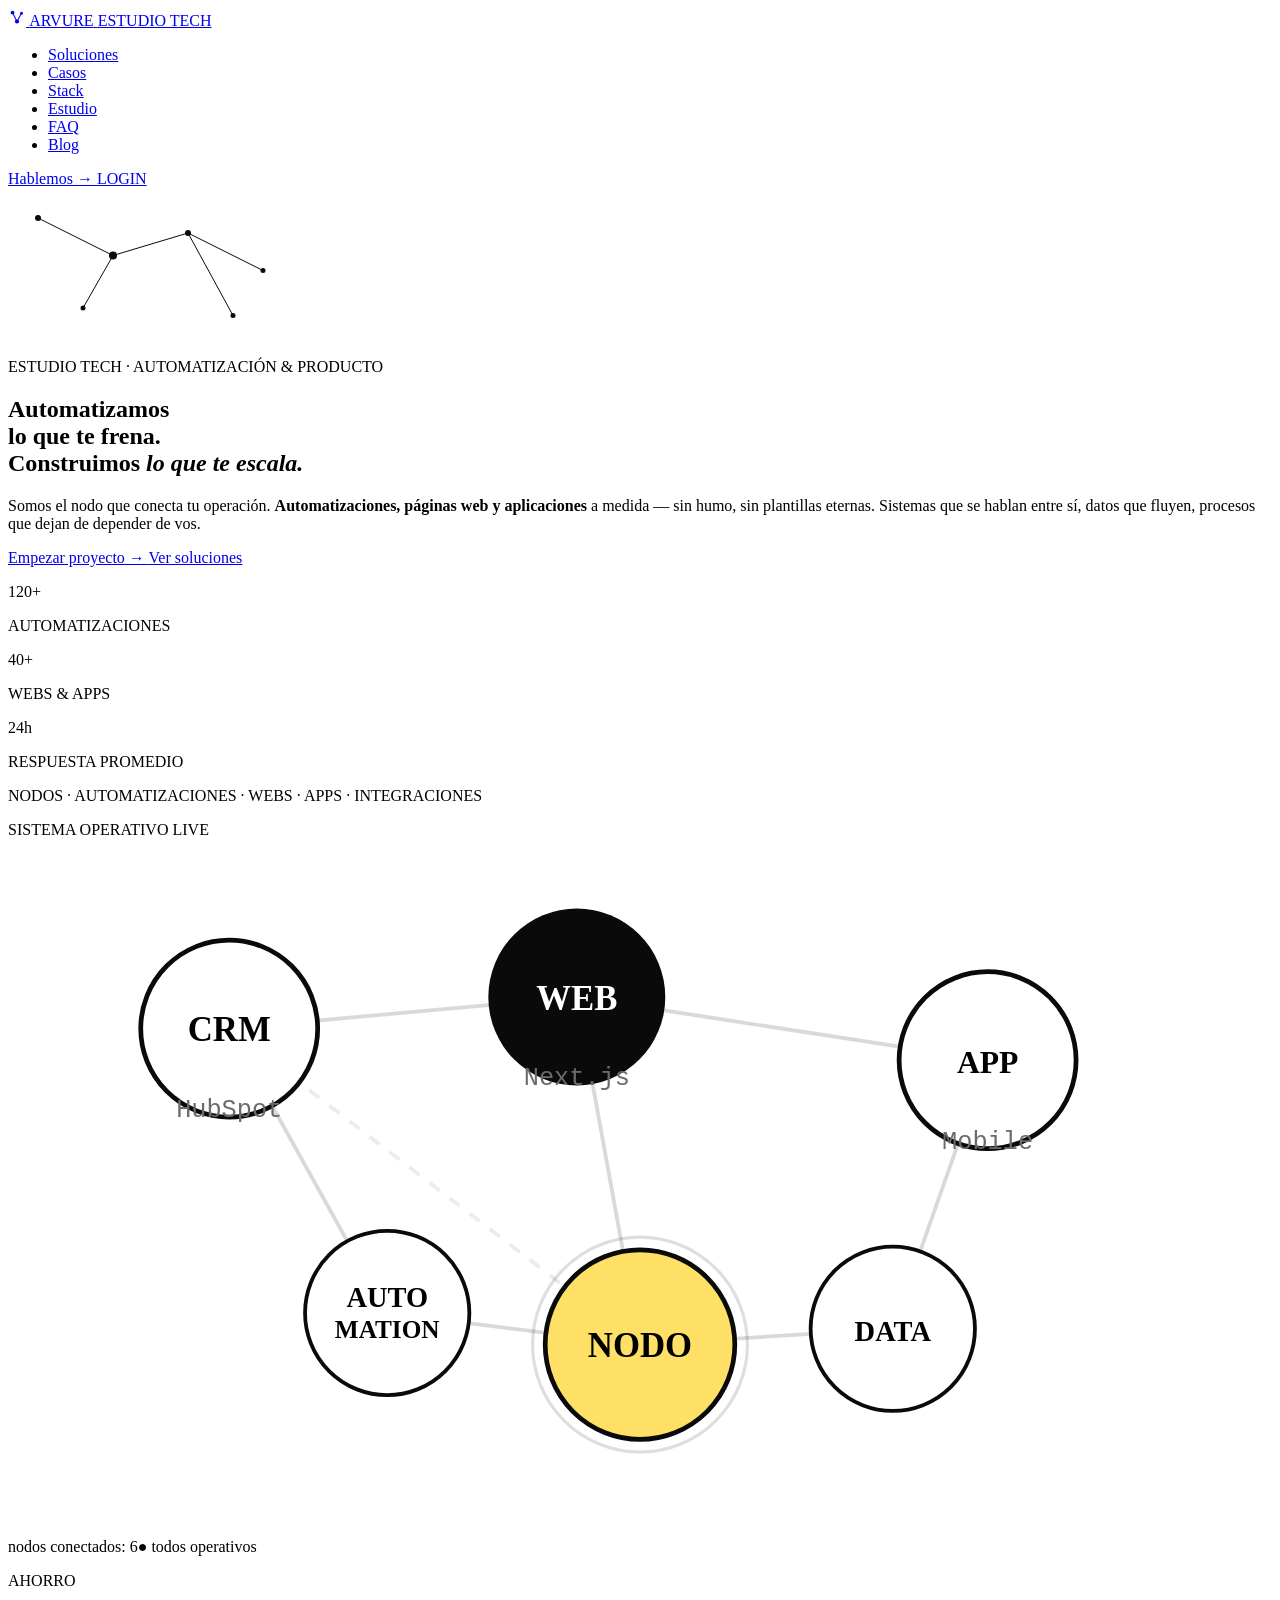
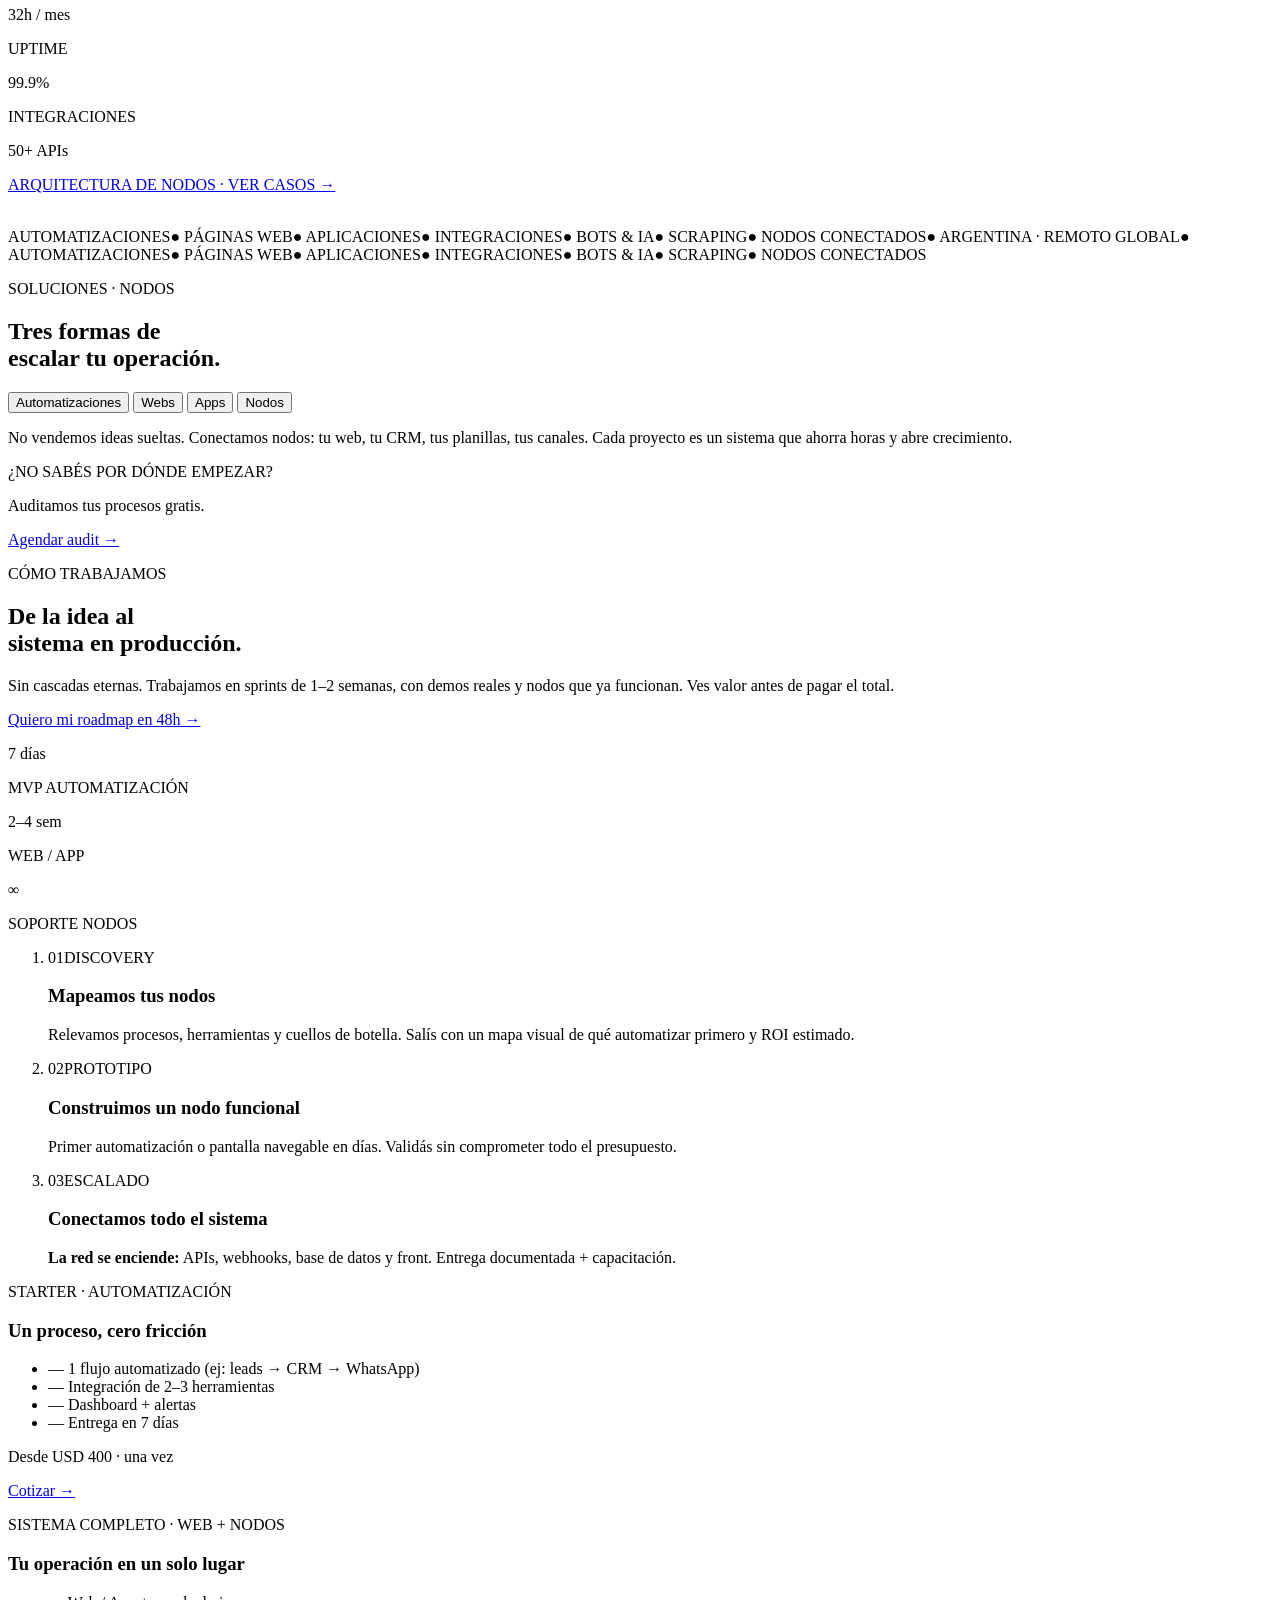
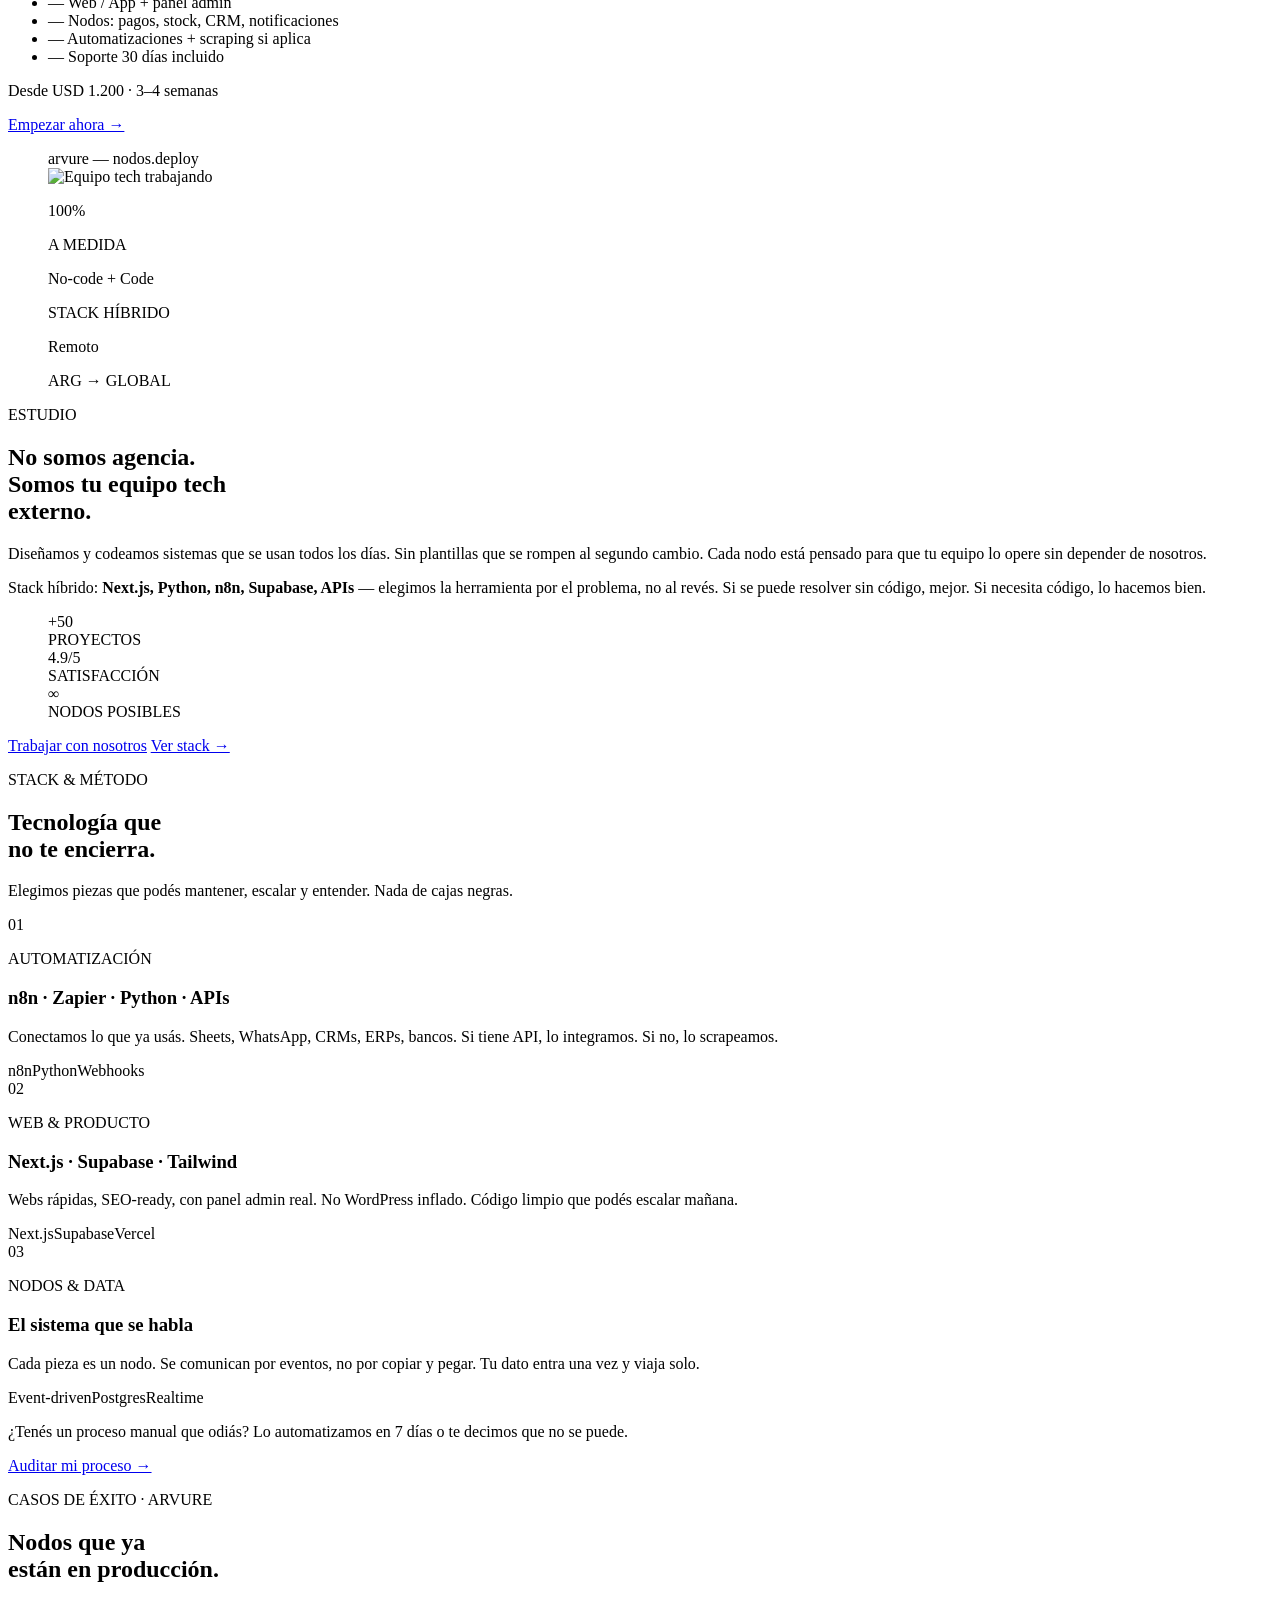
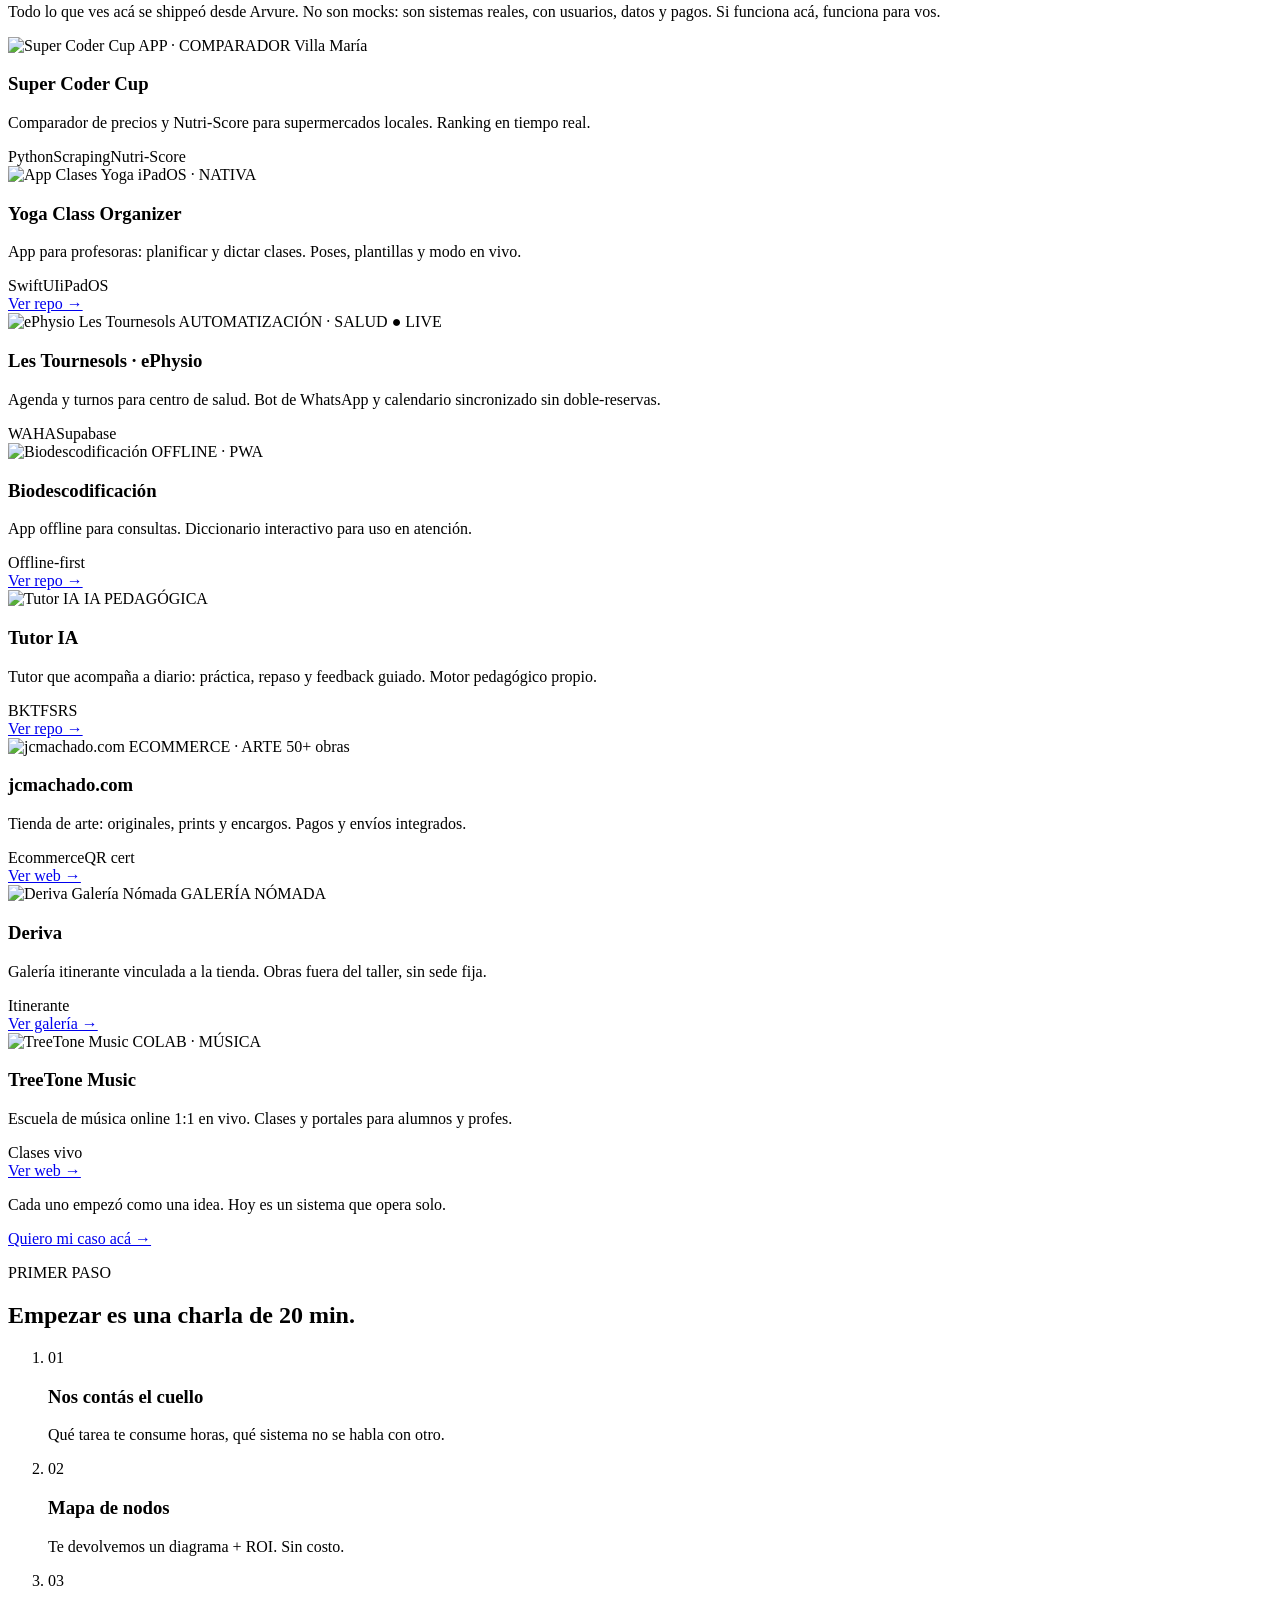
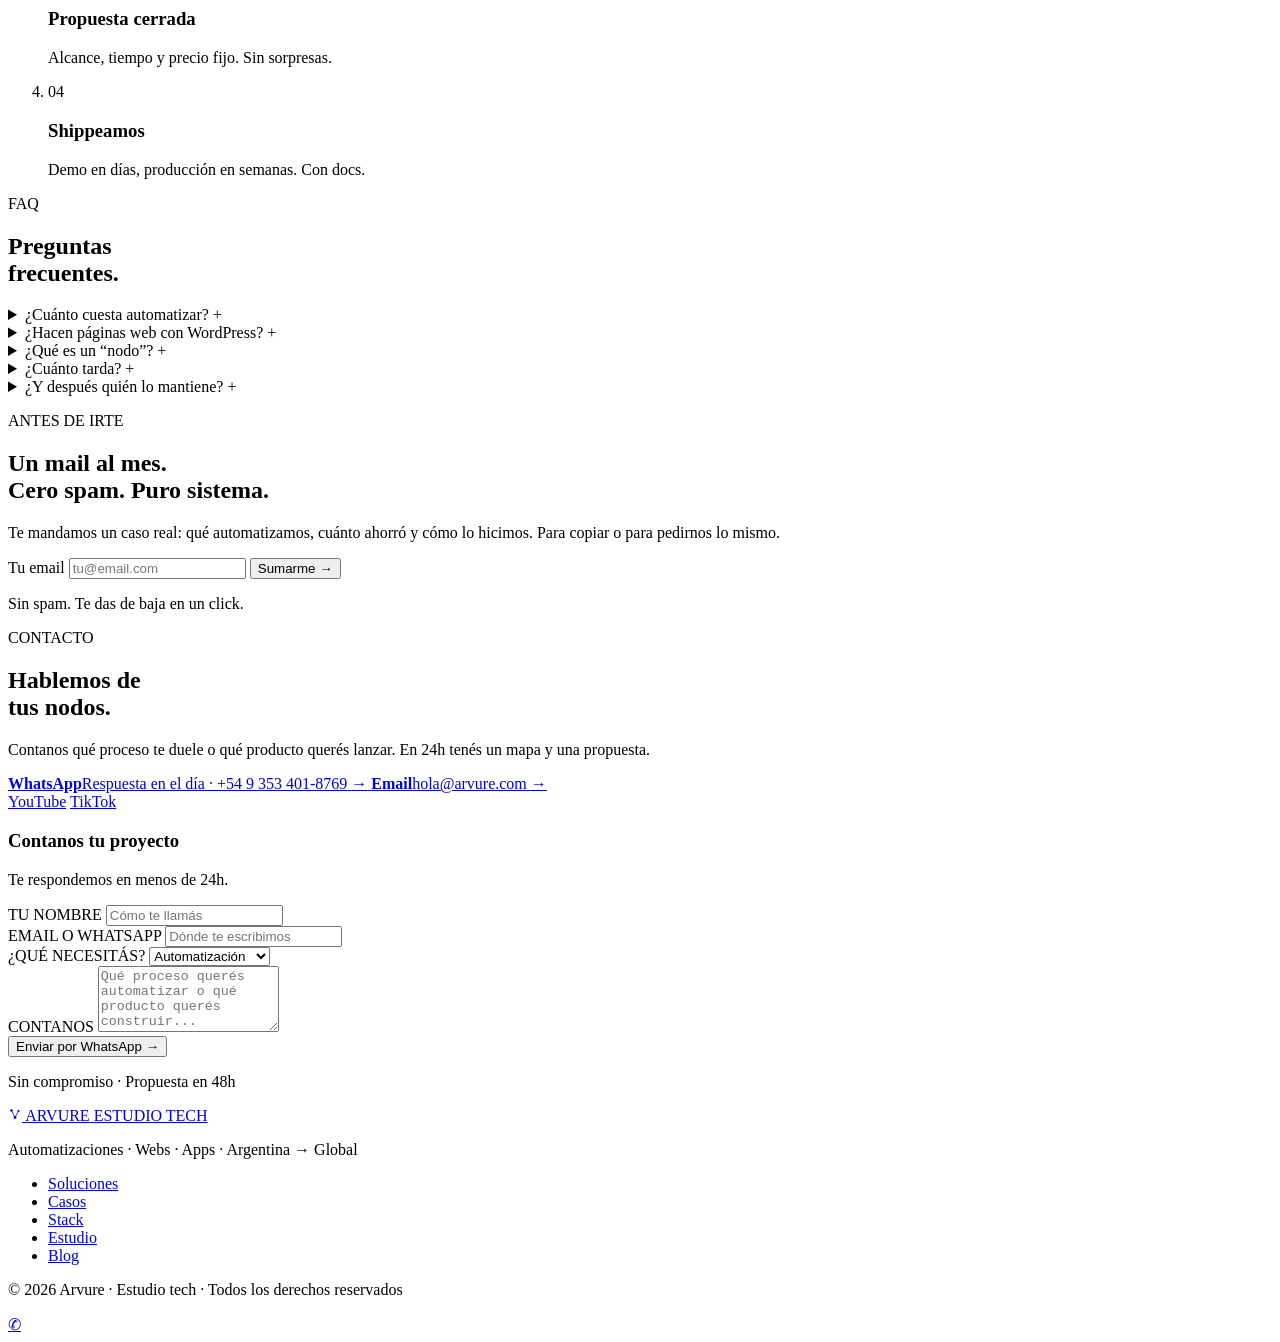
==== commit 70da779a: "copy: solo Arvure — sin nombres personales - header: CASOS DE ÉXITO · ARVURE - sub: Todo lo que ves " ====
--- a/index.html
+++ b/index.html
@@ -428,14 +428,14 @@
       <div class="mx-auto max-w-[1280px] px-6 py-16 lg:px-8 lg:py-20">
         <header class="flex flex-wrap items-end justify-between gap-6">
           <div>
-            <p class="font-mono text-[11px] font-bold tracking-[0.25em] text-muted">CASOS DE ÉXITO · BUILT BY THIS CREW</p>
+            <p class="font-mono text-[11px] font-bold tracking-[0.25em] text-muted">CASOS DE ÉXITO · ARVURE</p>
             <h2 class="mt-3 text-[36px] font-black leading-[0.9] tracking-[-0.03em] lg:text-[48px]">
               Nodos que ya
               <br>
               <span class="bg-ink text-cream px-2">están en producción.</span>
             </h2>
           </div>
-          <p class="max-w-[420px] text-[14px] leading-relaxed text-muted">Todo lo que ves acá se shippeó desde este grupo — Arvure, Fede, Chelo y Julio. No son mocks: son sistemas reales, con usuarios, datos y pagos. Si funciona acá, funciona para vos.</p>
+          <p class="max-w-[420px] text-[14px] leading-relaxed text-muted">Todo lo que ves acá se shippeó desde Arvure. No son mocks: son sistemas reales, con usuarios, datos y pagos. Si funciona acá, funciona para vos.</p>
         </header>
 
         <div class="mt-10 grid gap-6 md:grid-cols-2 lg:grid-cols-3">
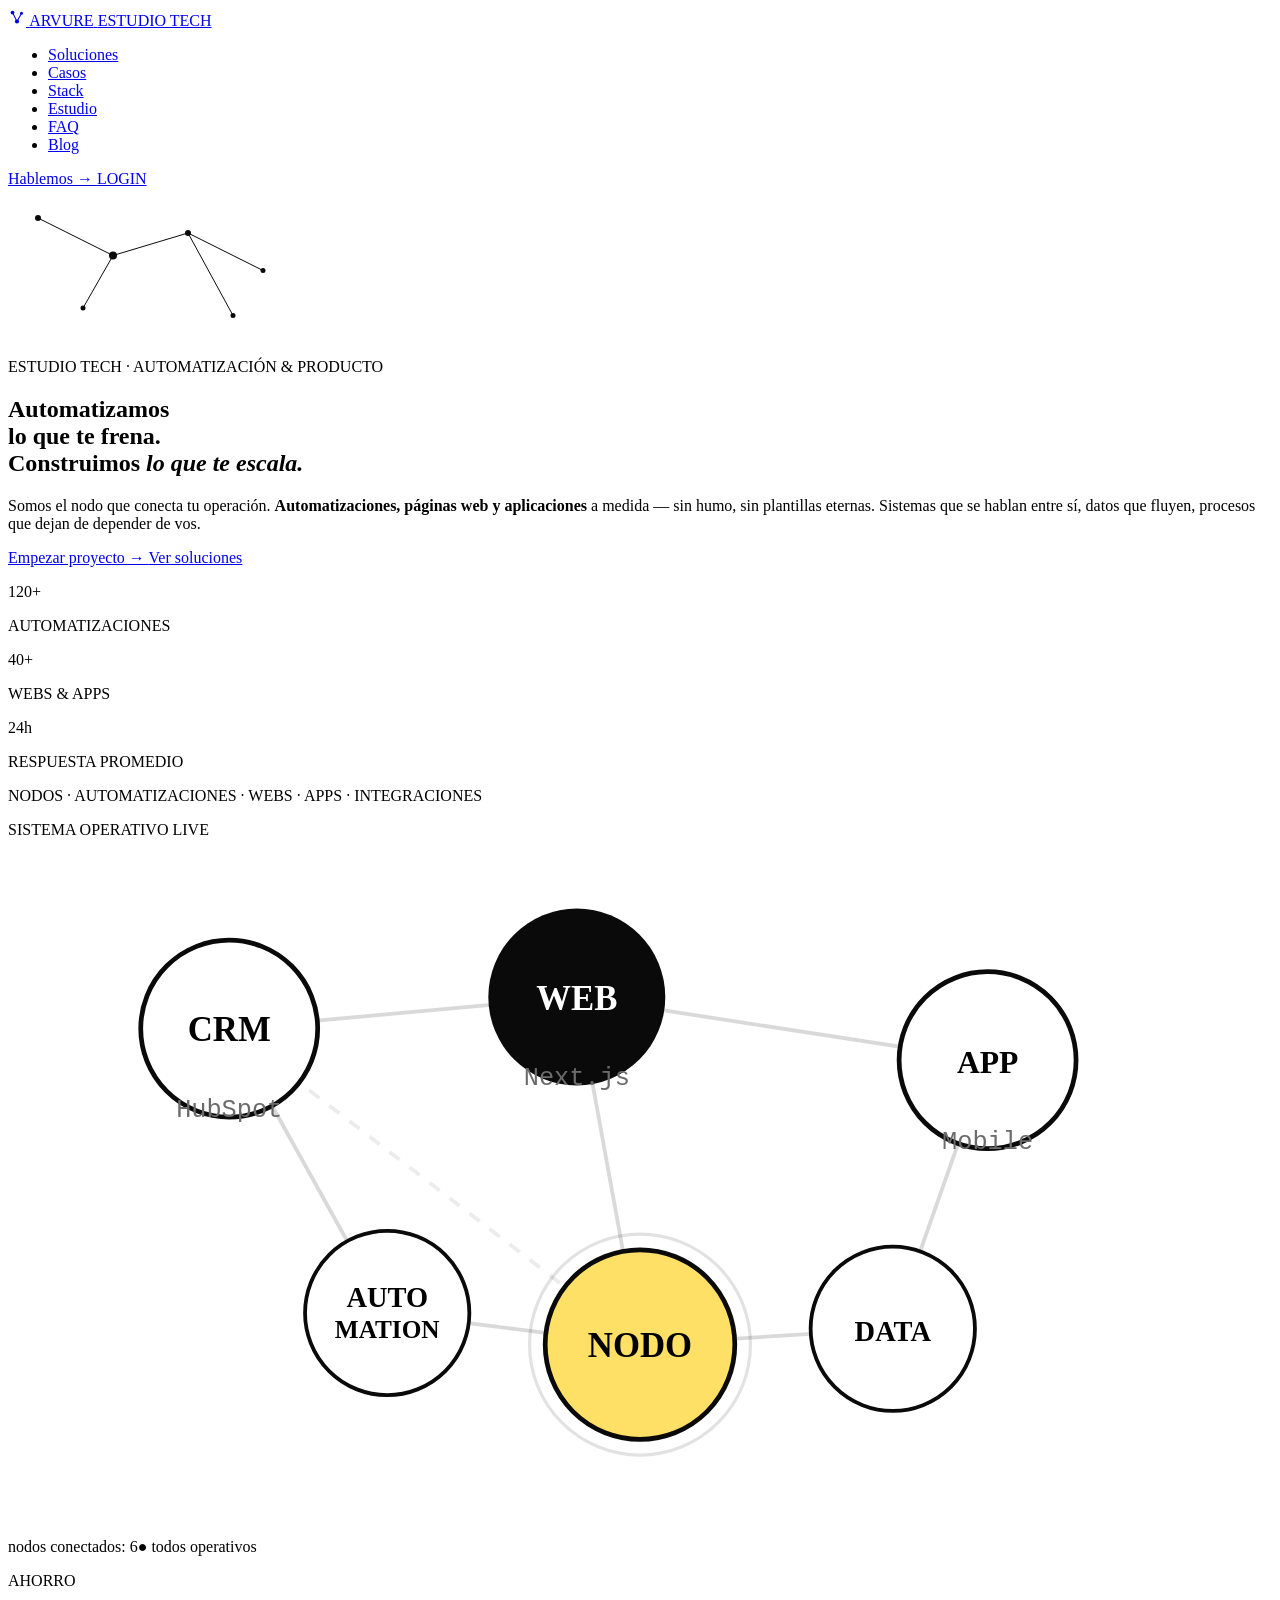
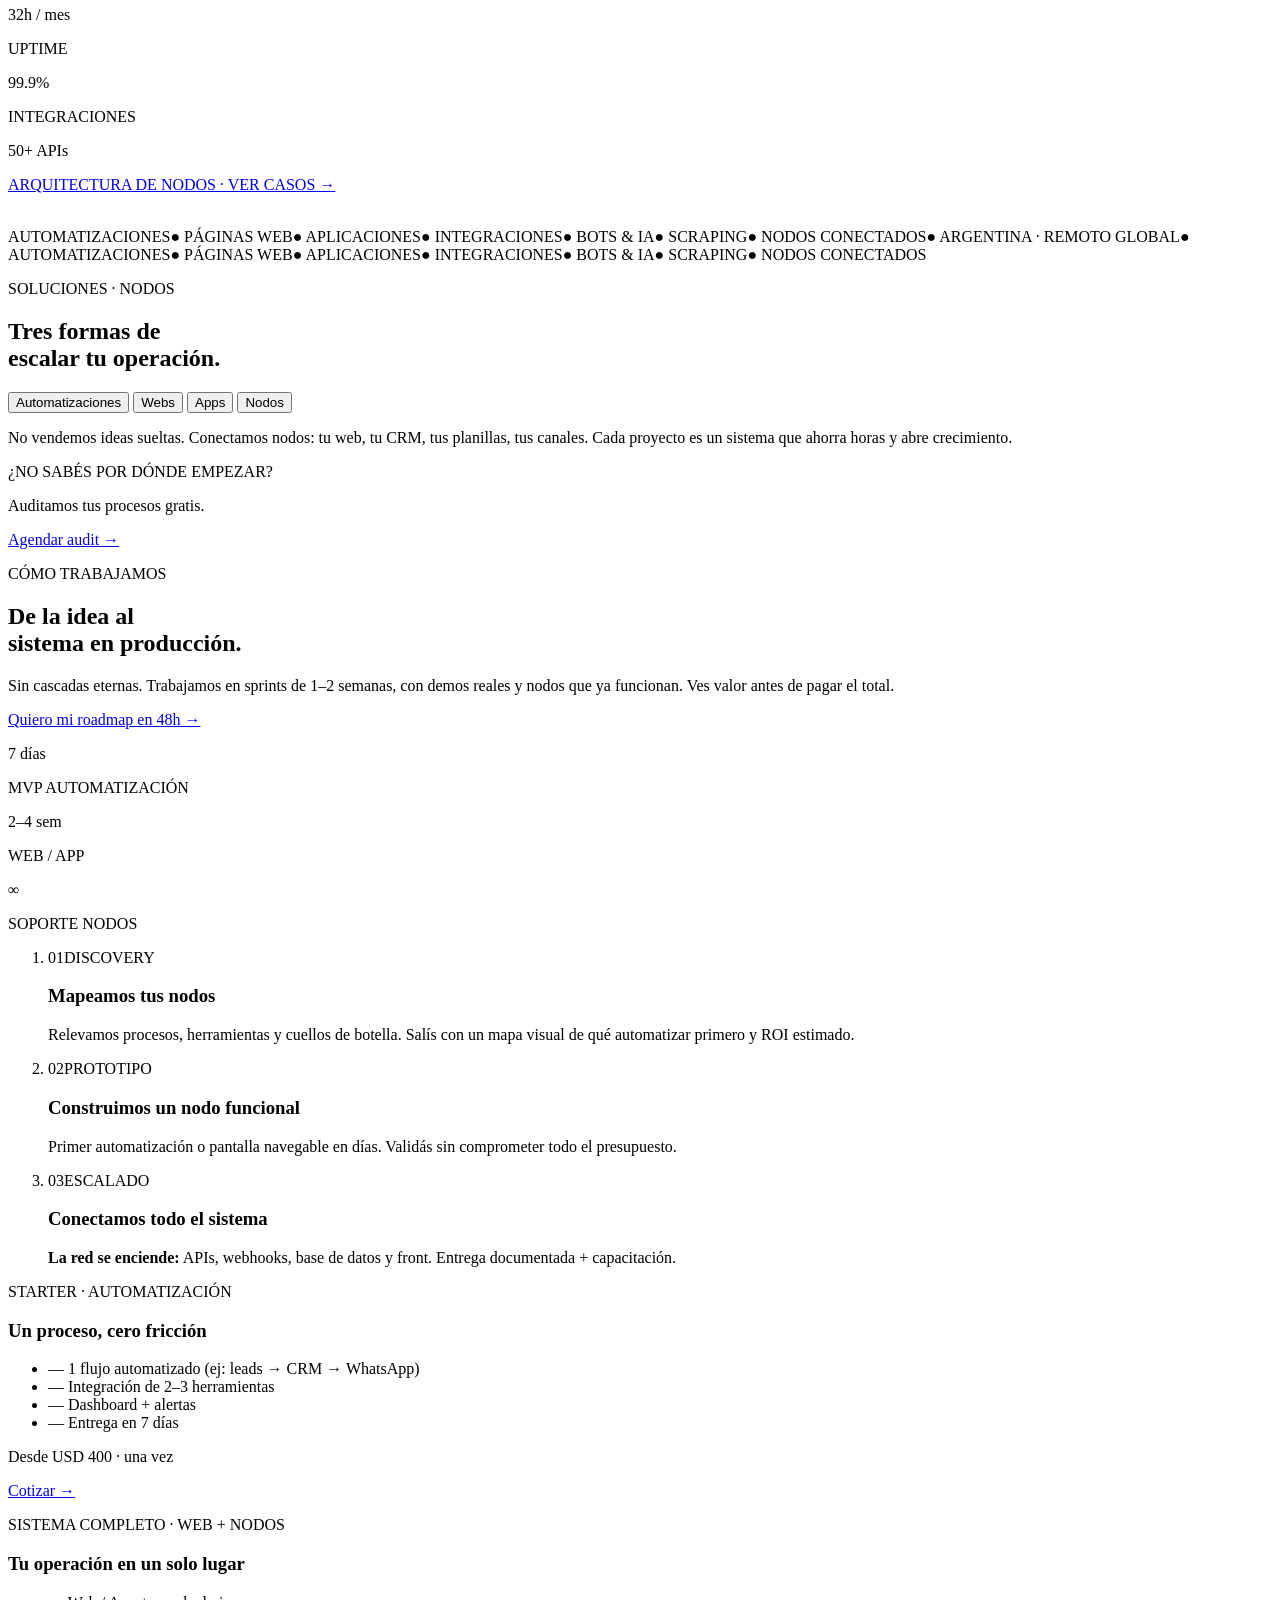
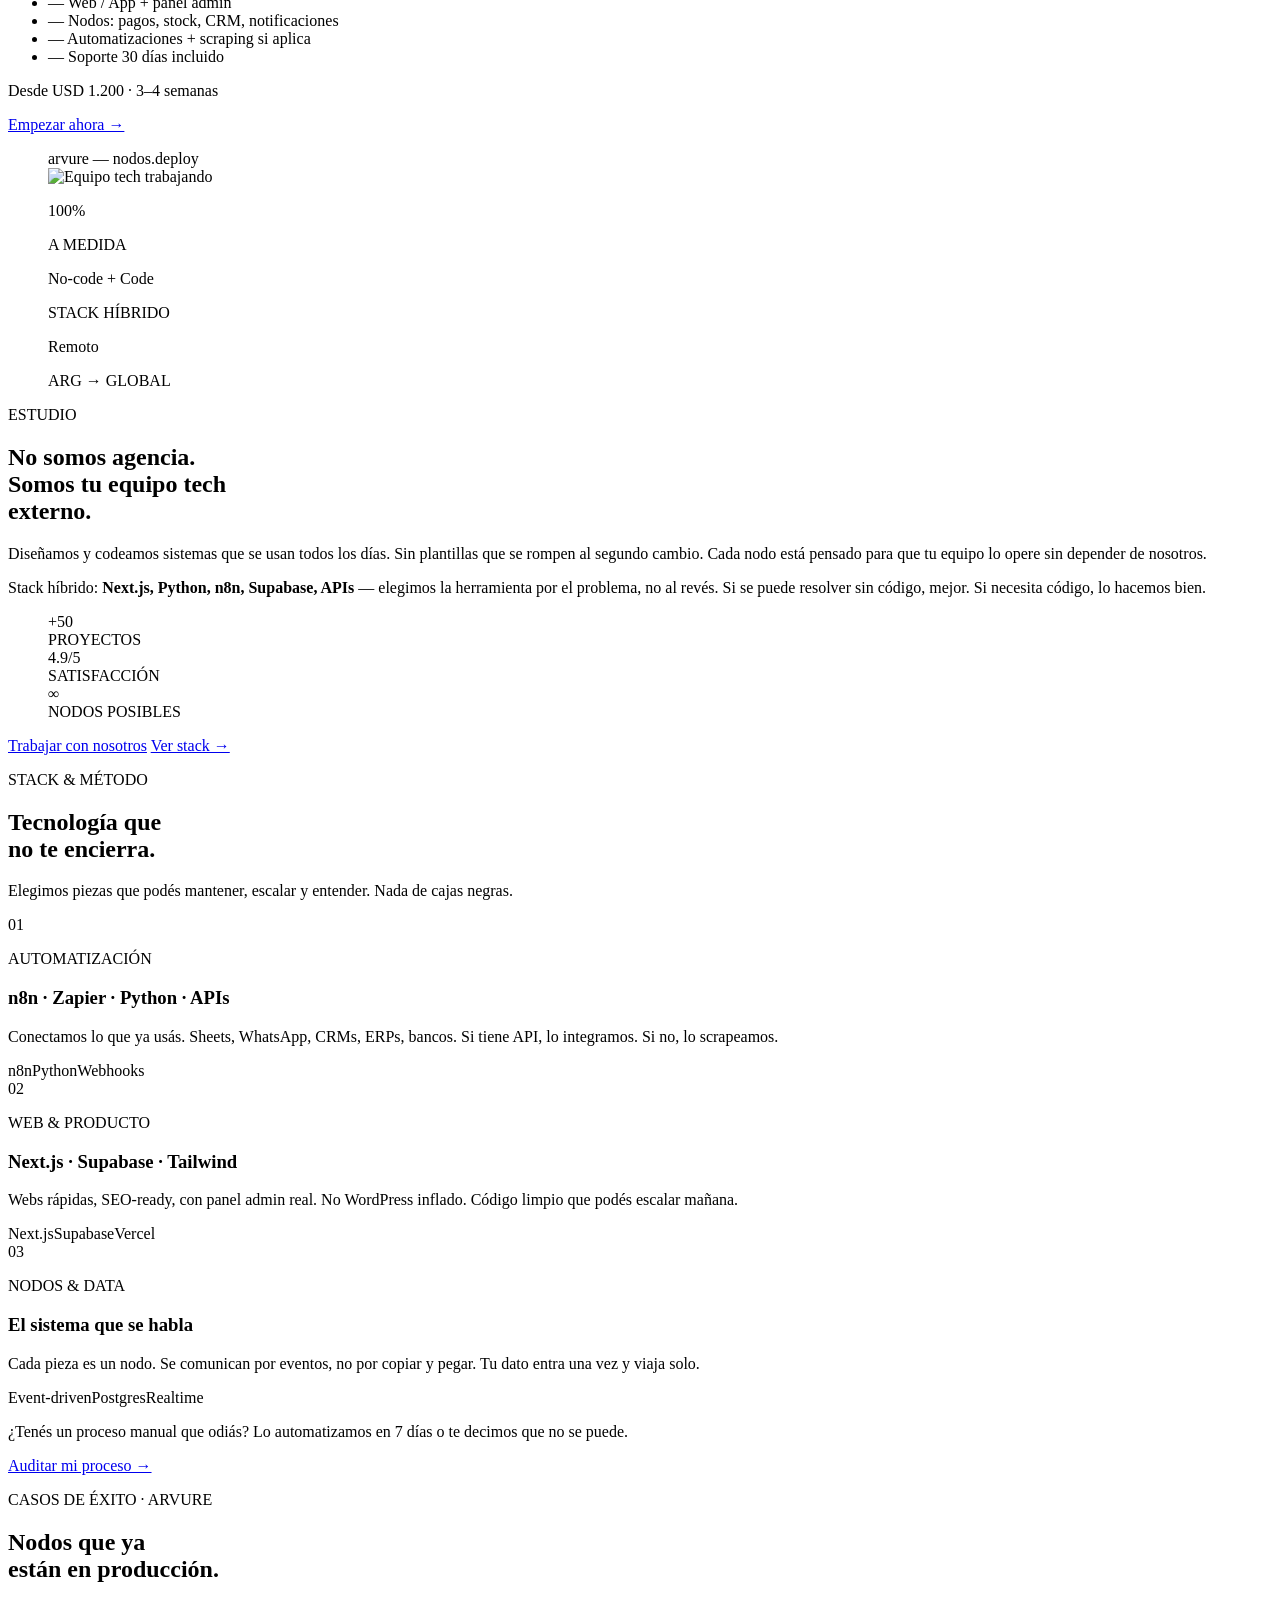
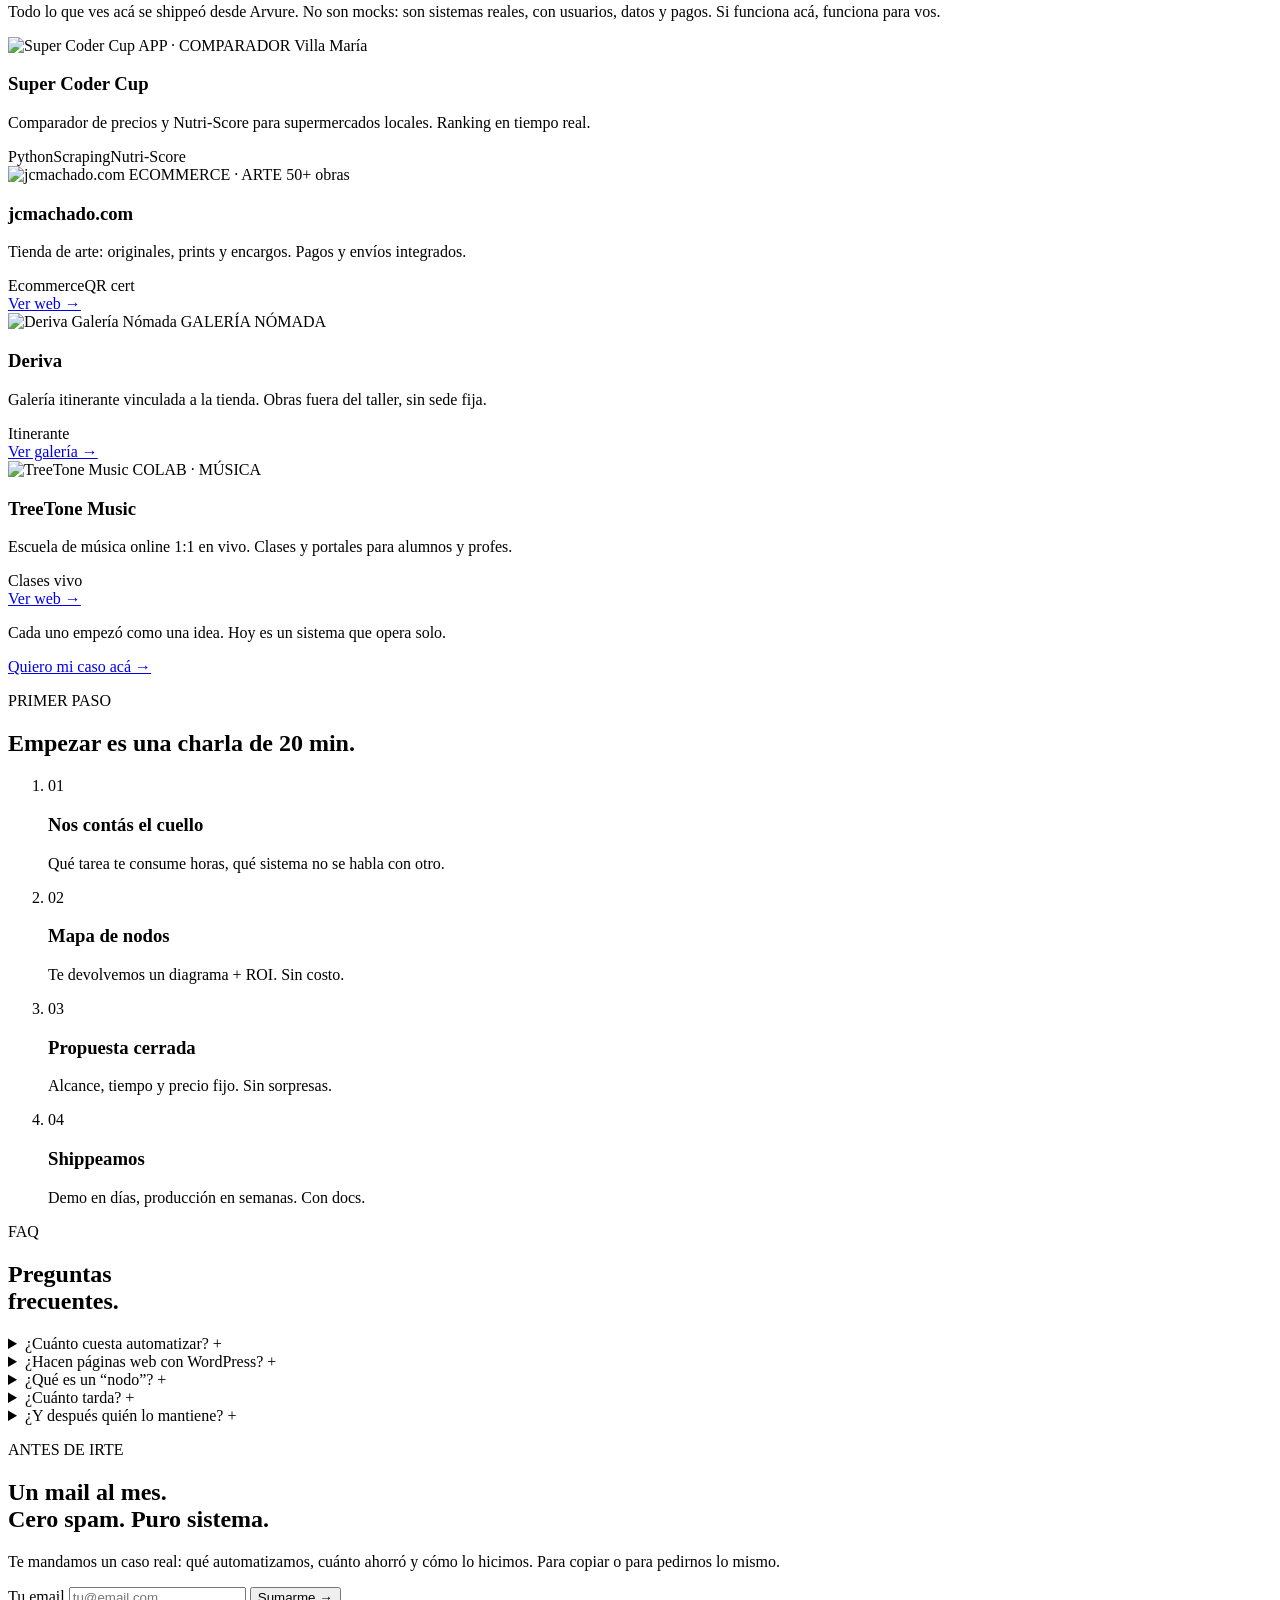
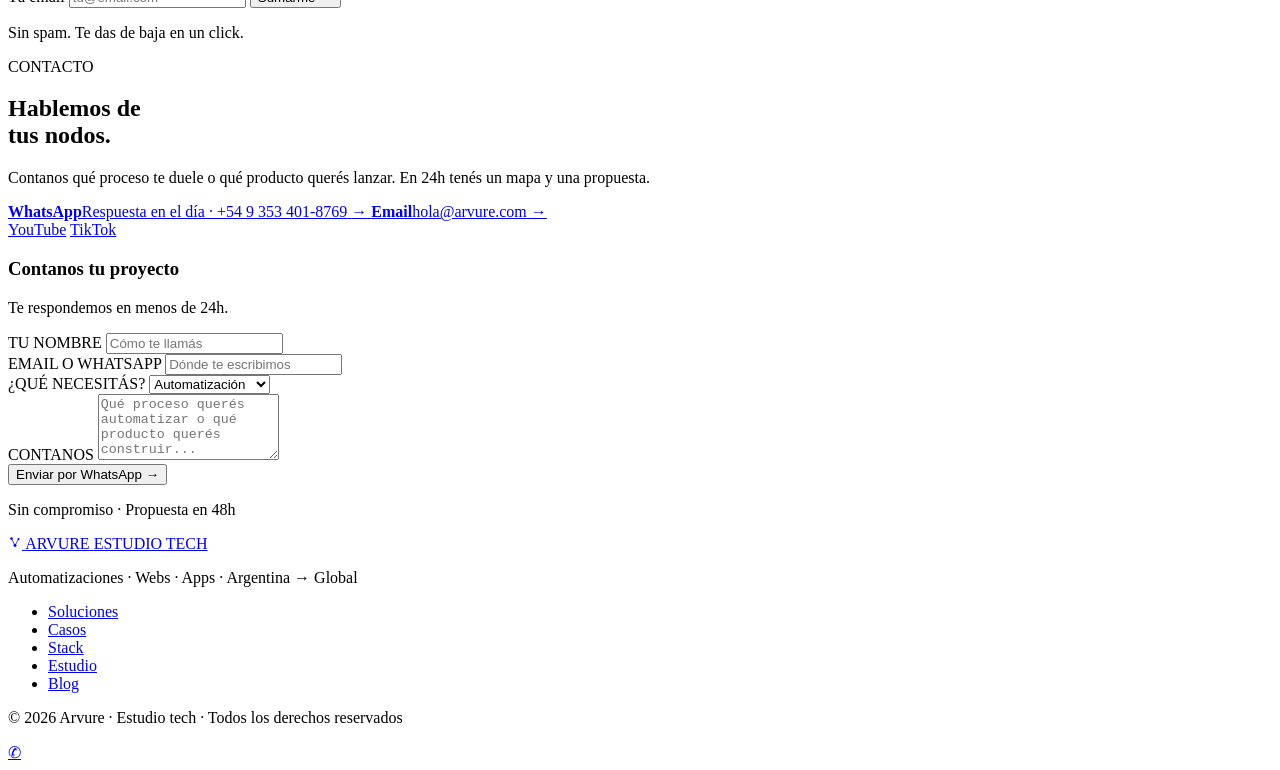
==== commit fd44cf02: "feat: casos solo páginas vivas (sin repos) - Deja solo 4: Super Coder Cup, jcmachado.com, Deriva, Tr" ====
--- a/index.html
+++ b/index.html
@@ -438,7 +438,7 @@
           <p class="max-w-[420px] text-[14px] leading-relaxed text-muted">Todo lo que ves acá se shippeó desde Arvure. No son mocks: son sistemas reales, con usuarios, datos y pagos. Si funciona acá, funciona para vos.</p>
         </header>
 
-        <div class="mt-10 grid gap-6 md:grid-cols-2 lg:grid-cols-3">
+        <div class="mt-10 grid gap-6 md:grid-cols-2">
           <!-- 1 — Super Coder Cup -->
           <article class="group flex flex-col overflow-hidden rounded-2xl border border-line bg-cream transition hover:shadow-cardHover hover:border-ink/15">
             <div class="relative h-40 overflow-hidden bg-white">
@@ -453,63 +453,7 @@
             </div>
           </article>
 
-          <!-- 2 — Clases de Yoga -->
-          <article class="group flex flex-col overflow-hidden rounded-2xl border border-line bg-cream transition hover:shadow-cardHover hover:border-ink/15">
-            <div class="relative h-40 overflow-hidden bg-white">
-              <img src="https://images.unsplash.com/photo-1506126613408-eca07ce68773?q=80&w=800&auto=format&fit=crop" alt="App Clases Yoga" class="h-full w-full object-cover transition duration-500 group-hover:scale-[1.03]">
-              <span class="absolute left-3 top-3 rounded-full bg-white/90 backdrop-blur border border-line px-2.5 py-1 font-mono text-[10px] font-black tracking-wide">iPadOS · NATIVA</span>
-            </div>
-            <div class="flex flex-1 flex-col p-5">
-              <h3 class="text-[17px] font-black leading-tight tracking-tight">Yoga Class Organizer</h3>
-              <p class="mt-2 flex-1 text-[13px] leading-relaxed text-muted">App para profesoras: planificar y dictar clases. Poses, plantillas y modo en vivo.</p>
-              <div class="mt-3 flex flex-wrap gap-1.5"><span class="rounded-full border border-line bg-paper px-2 py-1 font-mono text-[10px]">SwiftUI</span><span class="rounded-full border border-line bg-paper px-2 py-1 font-mono text-[10px]">iPadOS</span></div>
-              <a href="https://github.com/pmachadojulio/APP-Clases-Yoga" target="_blank" rel="noopener" class="mt-4 inline-flex text-[12px] font-bold underline underline-offset-4 hover:text-muted">Ver repo →</a>
-            </div>
-          </article>
-
-          <!-- 3 — ePhysio / Les Tournesols -->
-          <article class="group flex flex-col overflow-hidden rounded-2xl border-2 border-ink bg-paper transition hover:shadow-cardHover">
-            <div class="relative h-40 overflow-hidden bg-cream">
-              <img src="https://images.unsplash.com/photo-1576091160399-112ba8d25d1d?q=80&w=800&auto=format&fit=crop" alt="ePhysio Les Tournesols" class="h-full w-full object-cover transition duration-500 group-hover:scale-[1.03]">
-              <span class="absolute left-3 top-3 rounded-full bg-ink px-2.5 py-1 font-mono text-[10px] font-black tracking-wide text-cream">AUTOMATIZACIÓN · SALUD</span>
-              <span class="absolute right-3 top-3 rounded-full bg-emerald-500 px-2.5 py-1 font-mono text-[10px] font-black tracking-wide text-white">● LIVE</span>
-            </div>
-            <div class="flex flex-1 flex-col p-5">
-              <h3 class="text-[17px] font-black leading-tight tracking-tight">Les Tournesols · ePhysio</h3>
-              <p class="mt-2 flex-1 text-[13px] leading-relaxed text-muted">Agenda y turnos para centro de salud. Bot de WhatsApp y calendario sincronizado sin doble-reservas.</p>
-              <div class="mt-3 flex flex-wrap gap-1.5"><span class="rounded-full bg-ink px-2 py-1 font-mono text-[10px] text-cream">WAHA</span><span class="rounded-full border border-line bg-cream px-2 py-1 font-mono text-[10px]">Supabase</span></div>
-            </div>
-          </article>
-
-          <!-- 4 — Biodescodificación -->
-          <article class="group flex flex-col overflow-hidden rounded-2xl border border-line bg-cream transition hover:shadow-cardHover hover:border-ink/15">
-            <div class="relative h-40 overflow-hidden bg-white">
-              <img src="https://images.unsplash.com/photo-1559757148-5c350d0d3c56?q=80&w=800&auto=format&fit=crop" alt="Biodescodificación" class="h-full w-full object-cover transition duration-500 group-hover:scale-[1.03]">
-              <span class="absolute left-3 top-3 rounded-full bg-white/90 backdrop-blur border border-line px-2.5 py-1 font-mono text-[10px] font-black tracking-wide">OFFLINE · PWA</span>
-            </div>
-            <div class="flex flex-1 flex-col p-5">
-              <h3 class="text-[17px] font-black leading-tight tracking-tight">Biodescodificación</h3>
-              <p class="mt-2 flex-1 text-[13px] leading-relaxed text-muted">App offline para consultas. Diccionario interactivo para uso en atención.</p>
-              <div class="mt-3 flex flex-wrap gap-1.5"><span class="rounded-full border border-line bg-paper px-2 py-1 font-mono text-[10px]">Offline-first</span></div>
-              <a href="https://github.com/pmachadojulio/biodescodificacion" target="_blank" rel="noopener" class="mt-4 inline-flex text-[12px] font-bold underline underline-offset-4 hover:text-muted">Ver repo →</a>
-            </div>
-          </article>
-
-          <!-- 6 — Tutor IA -->
-          <article class="group flex flex-col overflow-hidden rounded-2xl border border-line bg-cream transition hover:shadow-cardHover hover:border-ink/15">
-            <div class="relative h-40 overflow-hidden bg-white">
-              <img src="https://images.unsplash.com/photo-1516321497487-e288fb19713f?q=80&w=800&auto=format&fit=crop" alt="Tutor IA" class="h-full w-full object-cover transition duration-500 group-hover:scale-[1.03]">
-              <span class="absolute left-3 top-3 rounded-full bg-white/90 backdrop-blur border border-line px-2.5 py-1 font-mono text-[10px] font-black tracking-wide">IA PEDAGÓGICA</span>
-            </div>
-            <div class="flex flex-1 flex-col p-5">
-              <h3 class="text-[17px] font-black leading-tight tracking-tight">Tutor IA</h3>
-              <p class="mt-2 flex-1 text-[13px] leading-relaxed text-muted">Tutor que acompaña a diario: práctica, repaso y feedback guiado. Motor pedagógico propio.</p>
-              <div class="mt-3 flex flex-wrap gap-1.5"><span class="rounded-full border border-line bg-paper px-2 py-1 font-mono text-[10px]">BKT</span><span class="rounded-full border border-line bg-paper px-2 py-1 font-mono text-[10px]">FSRS</span></div>
-              <a href="https://github.com/Arvure-Solutions/app-tutor-ia" target="_blank" rel="noopener" class="mt-4 inline-flex text-[12px] font-bold underline underline-offset-4 hover:text-muted">Ver repo →</a>
-            </div>
-          </article>
-
-          <!-- 7 — jcmachado.com -->
+<!-- 7 — jcmachado.com -->
           <article class="group flex flex-col overflow-hidden rounded-2xl border border-line bg-cream transition hover:shadow-cardHover hover:border-ink/15">
             <div class="relative h-40 overflow-hidden bg-white">
               <img src="https://images.unsplash.com/photo-1460661419201-fd4cecdf8a8b?q=80&w=800&auto=format&fit=crop" alt="jcmachado.com" class="h-full w-full object-cover transition duration-500 group-hover:scale-[1.03]">
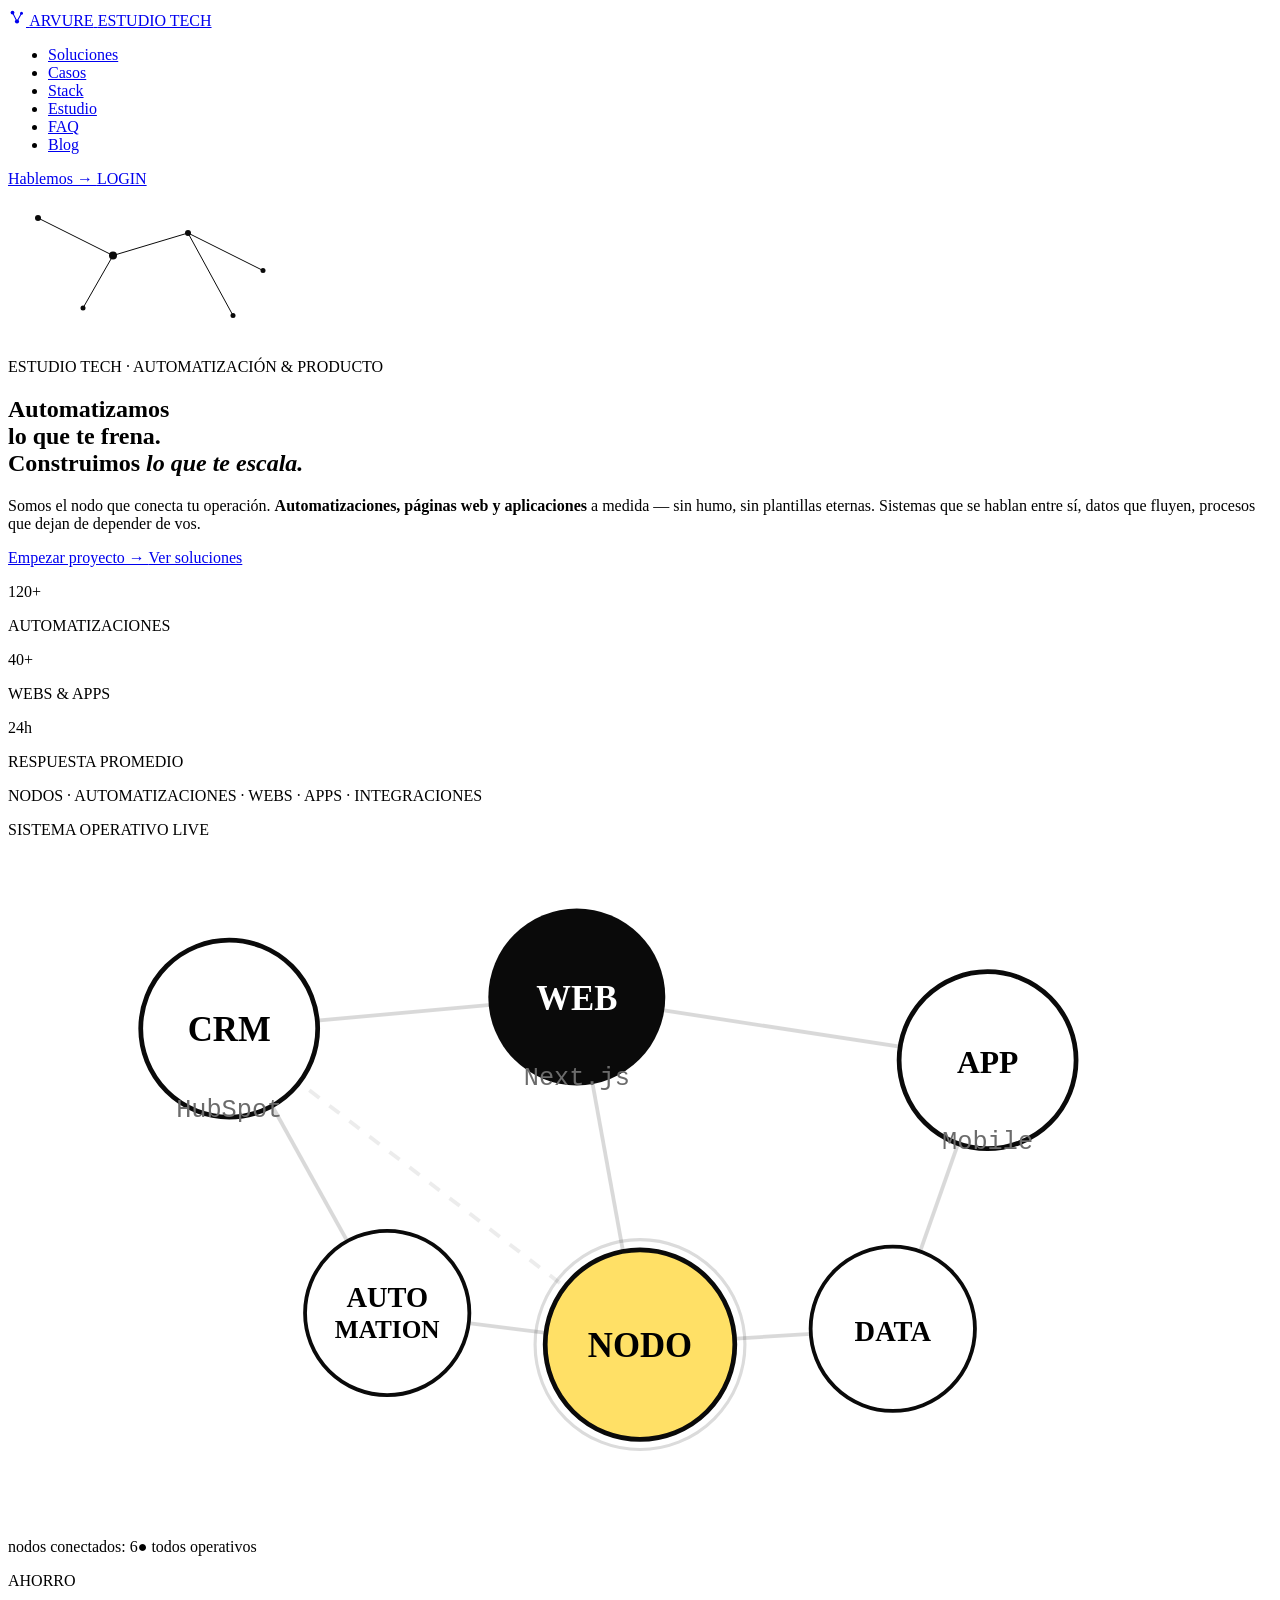
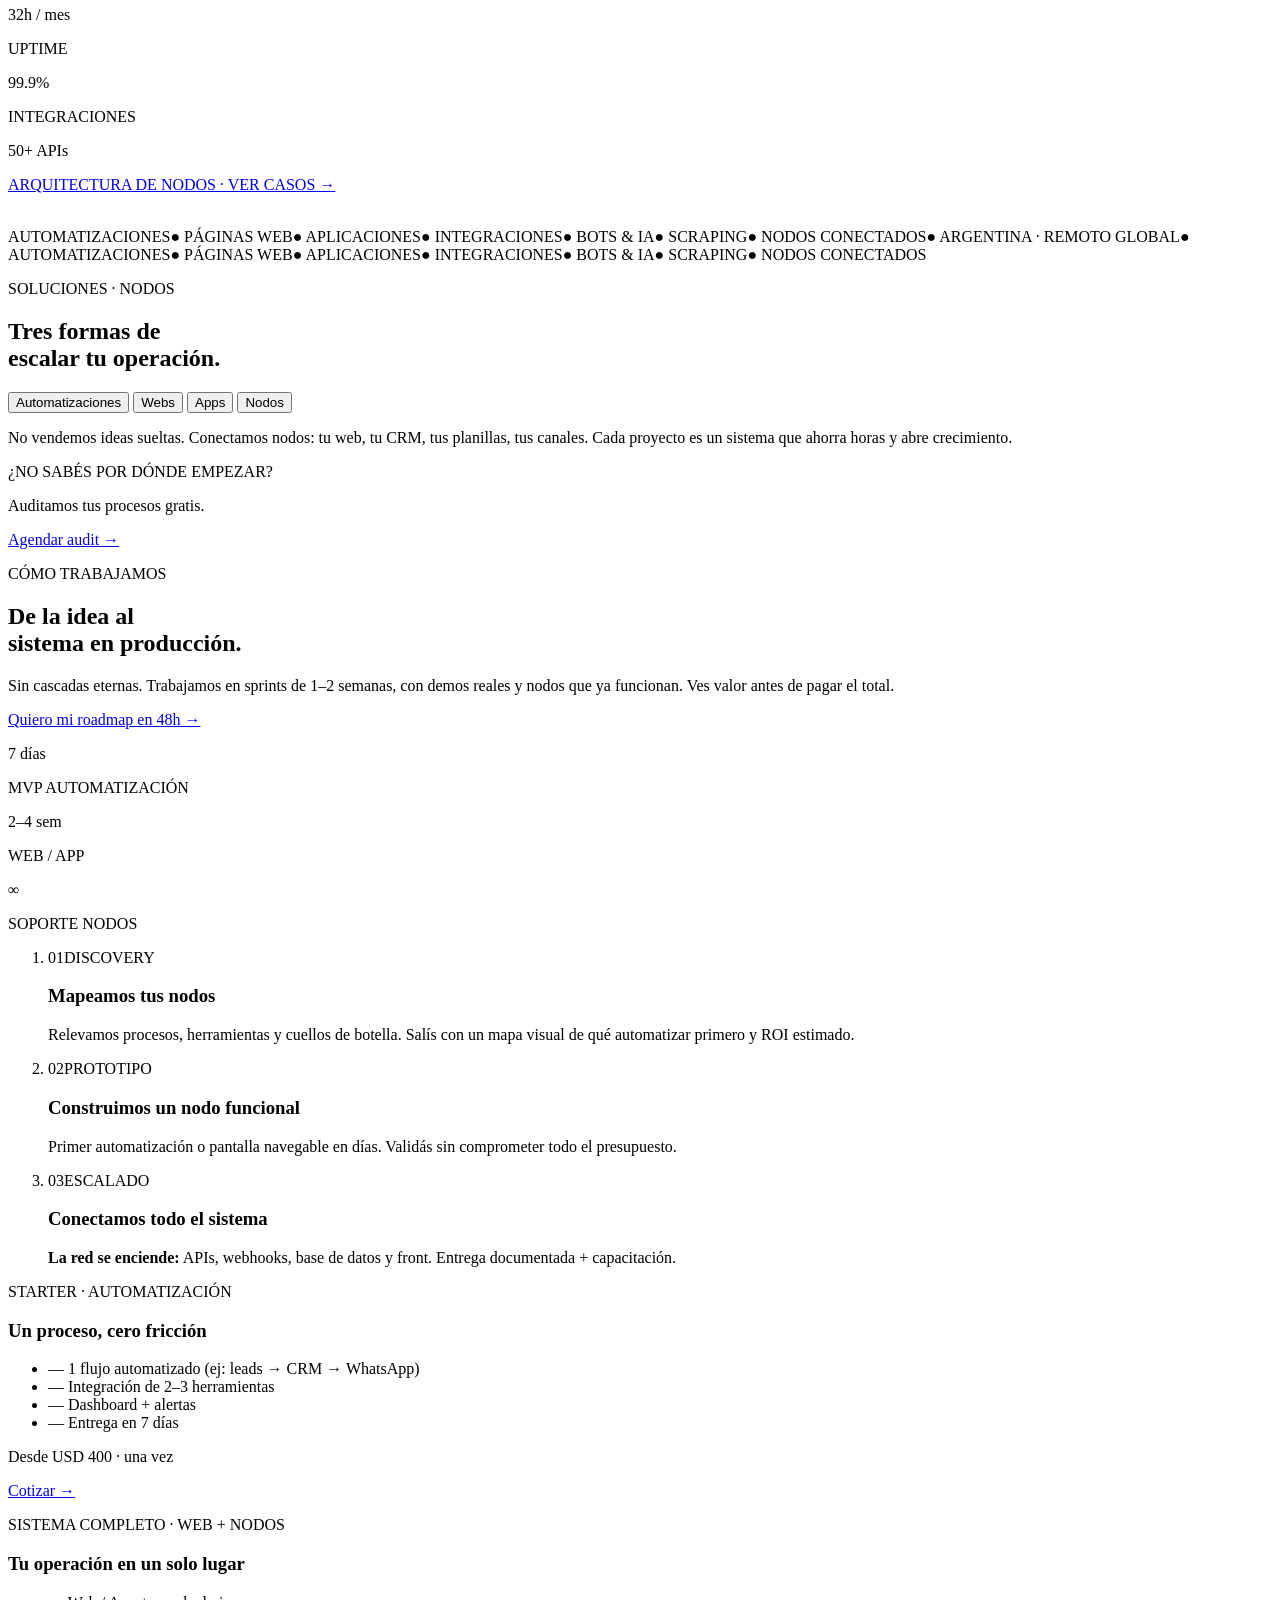
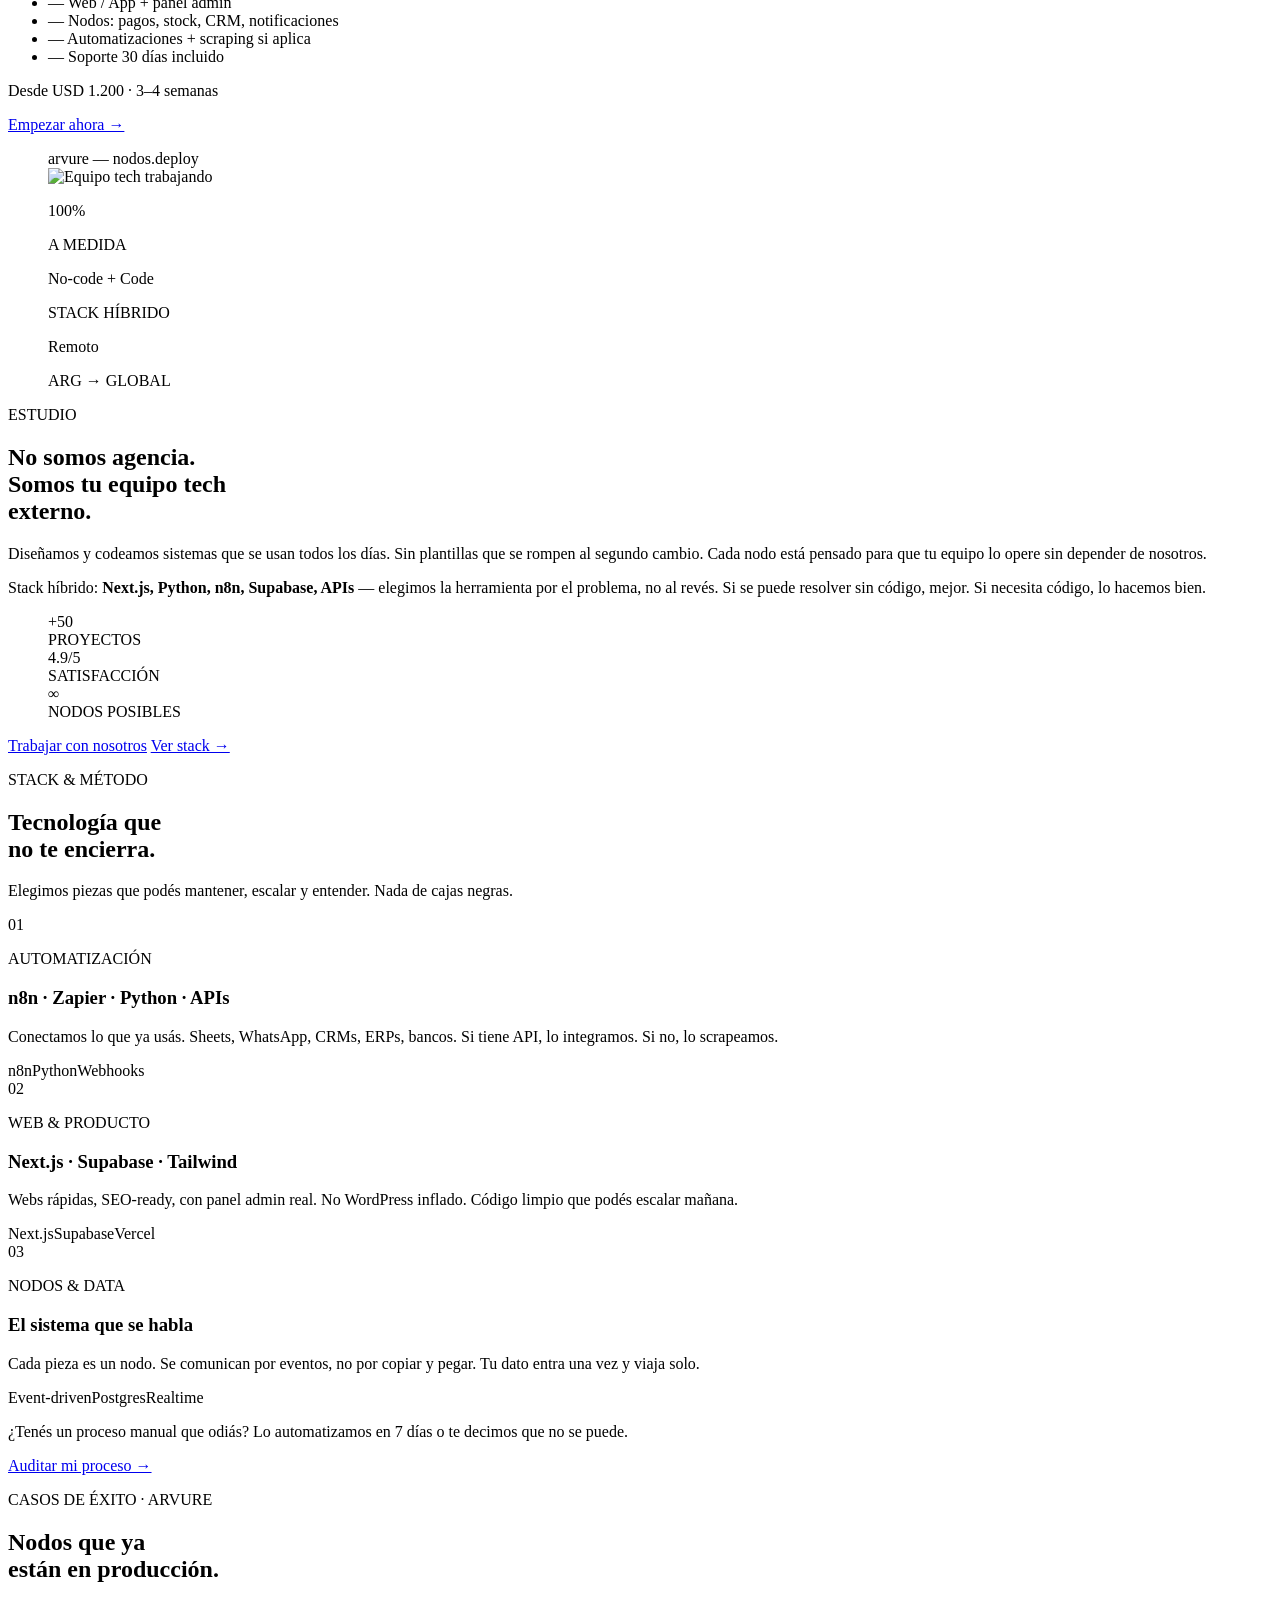
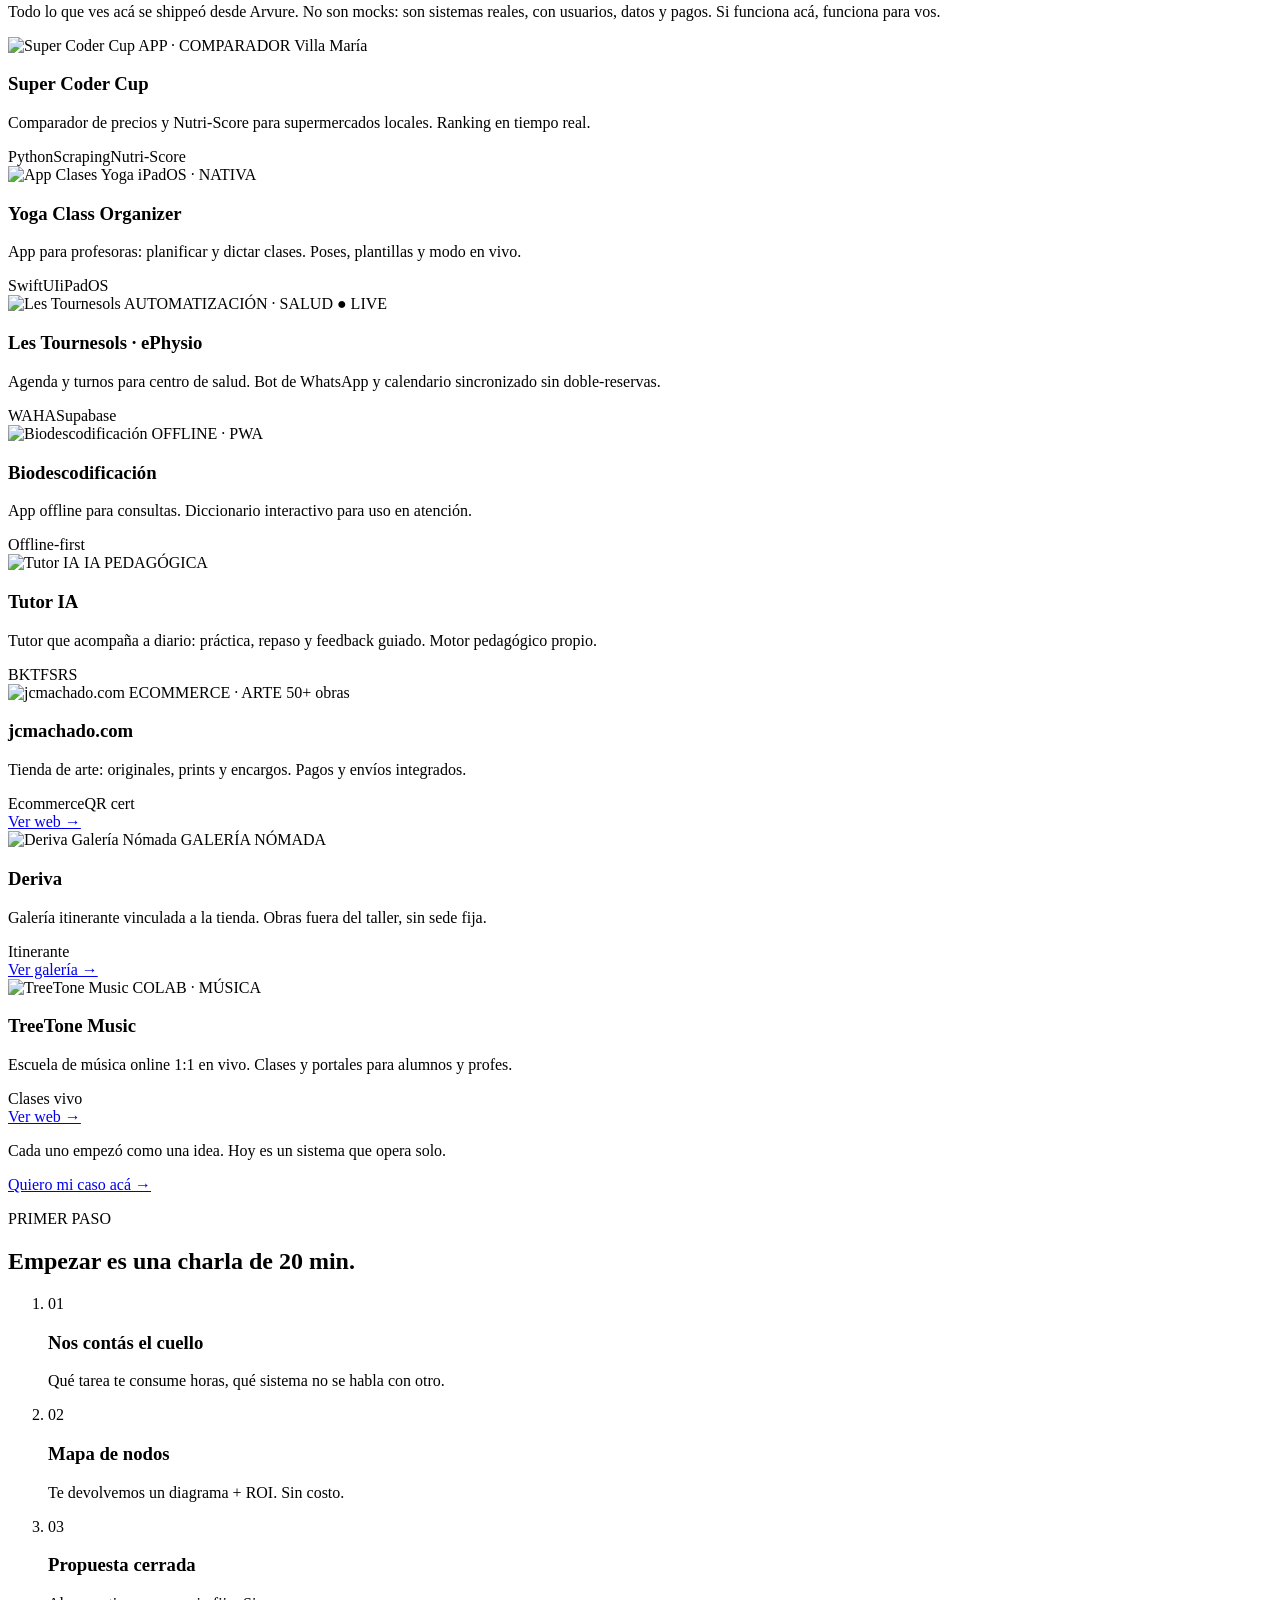
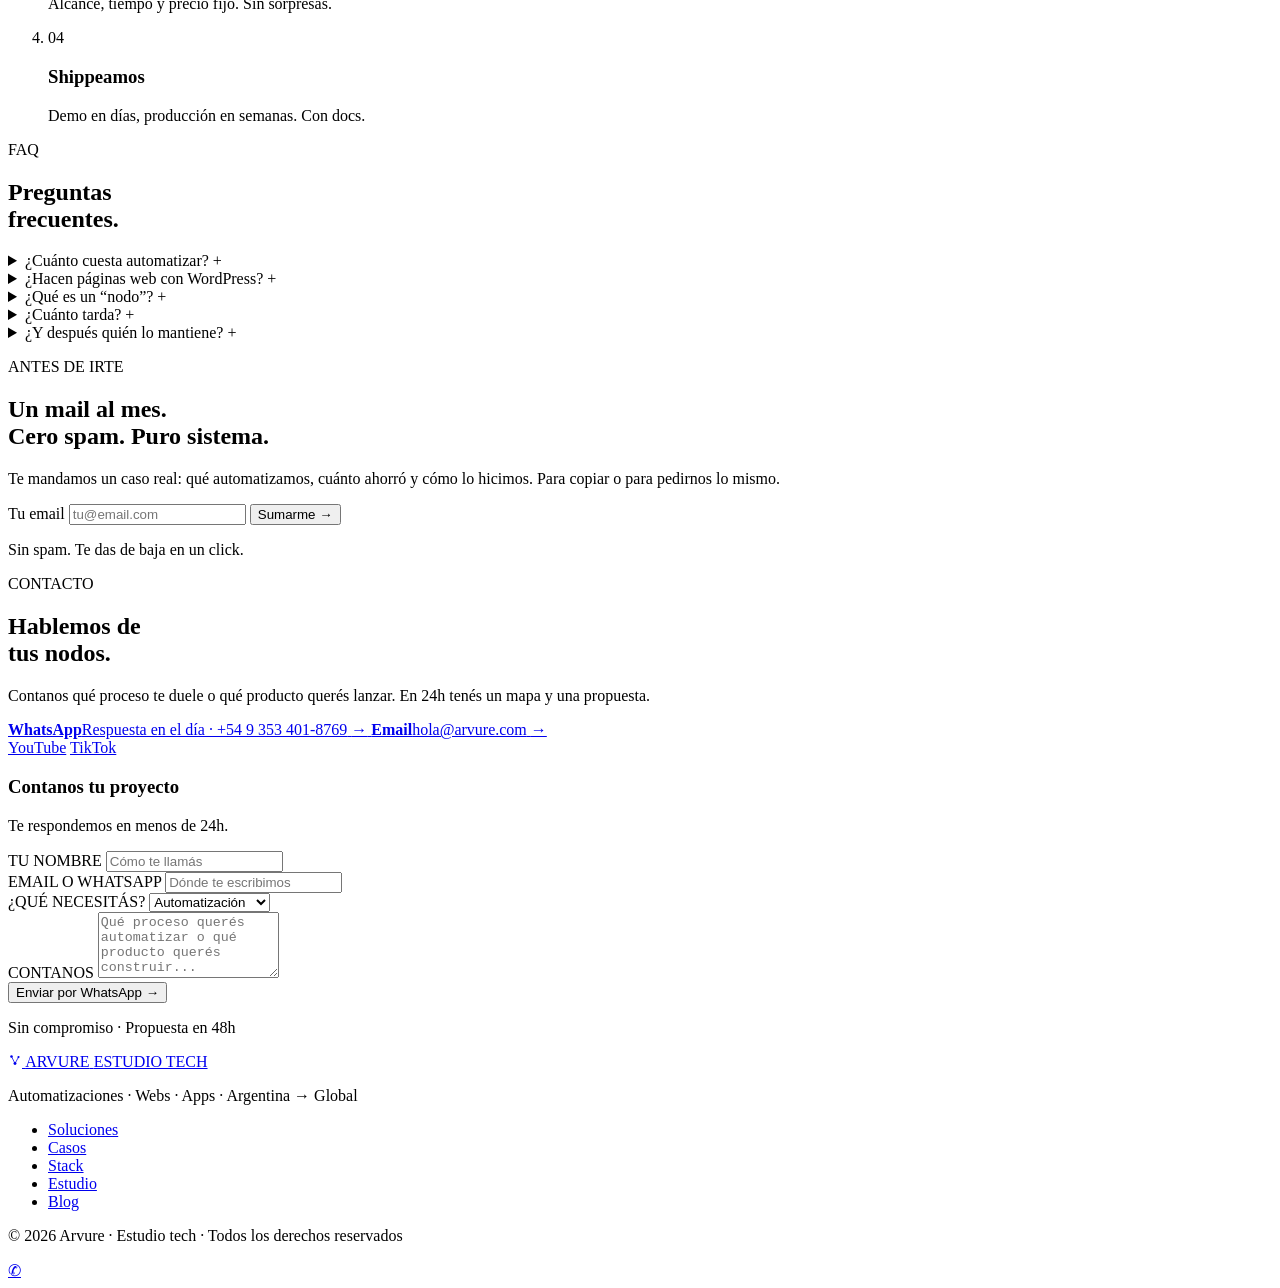
==== commit a2000a14: "feat: casos 8 nodos sin links a repos — solo páginas vivas con link - Restaura Yoga, Les Tournesols," ====
--- a/index.html
+++ b/index.html
@@ -438,7 +438,7 @@
           <p class="max-w-[420px] text-[14px] leading-relaxed text-muted">Todo lo que ves acá se shippeó desde Arvure. No son mocks: son sistemas reales, con usuarios, datos y pagos. Si funciona acá, funciona para vos.</p>
         </header>
 
-        <div class="mt-10 grid gap-6 md:grid-cols-2">
+        <div class="mt-10 grid gap-6 md:grid-cols-2 lg:grid-cols-3">
           <!-- 1 — Super Coder Cup -->
           <article class="group flex flex-col overflow-hidden rounded-2xl border border-line bg-cream transition hover:shadow-cardHover hover:border-ink/15">
             <div class="relative h-40 overflow-hidden bg-white">
@@ -450,6 +450,60 @@
               <h3 class="text-[17px] font-black leading-tight tracking-tight">Super Coder Cup</h3>
               <p class="mt-2 flex-1 text-[13px] leading-relaxed text-muted">Comparador de precios y Nutri-Score para supermercados locales. Ranking en tiempo real.</p>
               <div class="mt-3 flex flex-wrap gap-1.5"><span class="rounded-full border border-line bg-paper px-2 py-1 font-mono text-[10px]">Python</span><span class="rounded-full border border-line bg-paper px-2 py-1 font-mono text-[10px]">Scraping</span><span class="rounded-full border border-line bg-paper px-2 py-1 font-mono text-[10px]">Nutri-Score</span></div>
+            </div>
+          </article>
+
+
+          <!-- 2 — Yoga Class Organizer -->
+          <article class="group flex flex-col overflow-hidden rounded-2xl border border-line bg-cream transition hover:shadow-cardHover hover:border-ink/15">
+            <div class="relative h-40 overflow-hidden bg-white">
+              <img src="https://images.unsplash.com/photo-1506126613408-eca07ce68773?q=80&w=800&auto=format&fit=crop" alt="App Clases Yoga" class="h-full w-full object-cover transition duration-500 group-hover:scale-[1.03]">
+              <span class="absolute left-3 top-3 rounded-full bg-white/90 backdrop-blur border border-line px-2.5 py-1 font-mono text-[10px] font-black tracking-wide">iPadOS · NATIVA</span>
+            </div>
+            <div class="flex flex-1 flex-col p-5">
+              <h3 class="text-[17px] font-black leading-tight tracking-tight">Yoga Class Organizer</h3>
+              <p class="mt-2 flex-1 text-[13px] leading-relaxed text-muted">App para profesoras: planificar y dictar clases. Poses, plantillas y modo en vivo.</p>
+              <div class="mt-3 flex flex-wrap gap-1.5"><span class="rounded-full border border-line bg-paper px-2 py-1 font-mono text-[10px]">SwiftUI</span><span class="rounded-full border border-line bg-paper px-2 py-1 font-mono text-[10px]">iPadOS</span></div>
+            </div>
+          </article>
+
+          <!-- 3 — Les Tournesols -->
+          <article class="group flex flex-col overflow-hidden rounded-2xl border-2 border-ink bg-paper transition hover:shadow-cardHover">
+            <div class="relative h-40 overflow-hidden bg-cream">
+              <img src="https://images.unsplash.com/photo-1576091160399-112ba8d25d1d?q=80&w=800&auto=format&fit=crop" alt="Les Tournesols" class="h-full w-full object-cover transition duration-500 group-hover:scale-[1.03]">
+              <span class="absolute left-3 top-3 rounded-full bg-ink px-2.5 py-1 font-mono text-[10px] font-black tracking-wide text-cream">AUTOMATIZACIÓN · SALUD</span>
+              <span class="absolute right-3 top-3 rounded-full bg-emerald-500 px-2.5 py-1 font-mono text-[10px] font-black tracking-wide text-white">● LIVE</span>
+            </div>
+            <div class="flex flex-1 flex-col p-5">
+              <h3 class="text-[17px] font-black leading-tight tracking-tight">Les Tournesols · ePhysio</h3>
+              <p class="mt-2 flex-1 text-[13px] leading-relaxed text-muted">Agenda y turnos para centro de salud. Bot de WhatsApp y calendario sincronizado sin doble-reservas.</p>
+              <div class="mt-3 flex flex-wrap gap-1.5"><span class="rounded-full bg-ink px-2 py-1 font-mono text-[10px] text-cream">WAHA</span><span class="rounded-full border border-line bg-cream px-2 py-1 font-mono text-[10px]">Supabase</span></div>
+            </div>
+          </article>
+
+          <!-- 4 — Biodescodificación -->
+          <article class="group flex flex-col overflow-hidden rounded-2xl border border-line bg-cream transition hover:shadow-cardHover hover:border-ink/15">
+            <div class="relative h-40 overflow-hidden bg-white">
+              <img src="https://images.unsplash.com/photo-1559757148-5c350d0d3c56?q=80&w=800&auto=format&fit=crop" alt="Biodescodificación" class="h-full w-full object-cover transition duration-500 group-hover:scale-[1.03]">
+              <span class="absolute left-3 top-3 rounded-full bg-white/90 backdrop-blur border border-line px-2.5 py-1 font-mono text-[10px] font-black tracking-wide">OFFLINE · PWA</span>
+            </div>
+            <div class="flex flex-1 flex-col p-5">
+              <h3 class="text-[17px] font-black leading-tight tracking-tight">Biodescodificación</h3>
+              <p class="mt-2 flex-1 text-[13px] leading-relaxed text-muted">App offline para consultas. Diccionario interactivo para uso en atención.</p>
+              <div class="mt-3 flex flex-wrap gap-1.5"><span class="rounded-full border border-line bg-paper px-2 py-1 font-mono text-[10px]">Offline-first</span></div>
+            </div>
+          </article>
+
+          <!-- 5 — Tutor IA -->
+          <article class="group flex flex-col overflow-hidden rounded-2xl border border-line bg-cream transition hover:shadow-cardHover hover:border-ink/15">
+            <div class="relative h-40 overflow-hidden bg-white">
+              <img src="https://images.unsplash.com/photo-1516321497487-e288fb19713f?q=80&w=800&auto=format&fit=crop" alt="Tutor IA" class="h-full w-full object-cover transition duration-500 group-hover:scale-[1.03]">
+              <span class="absolute left-3 top-3 rounded-full bg-white/90 backdrop-blur border border-line px-2.5 py-1 font-mono text-[10px] font-black tracking-wide">IA PEDAGÓGICA</span>
+            </div>
+            <div class="flex flex-1 flex-col p-5">
+              <h3 class="text-[17px] font-black leading-tight tracking-tight">Tutor IA</h3>
+              <p class="mt-2 flex-1 text-[13px] leading-relaxed text-muted">Tutor que acompaña a diario: práctica, repaso y feedback guiado. Motor pedagógico propio.</p>
+              <div class="mt-3 flex flex-wrap gap-1.5"><span class="rounded-full border border-line bg-paper px-2 py-1 font-mono text-[10px]">BKT</span><span class="rounded-full border border-line bg-paper px-2 py-1 font-mono text-[10px]">FSRS</span></div>
             </div>
           </article>
 
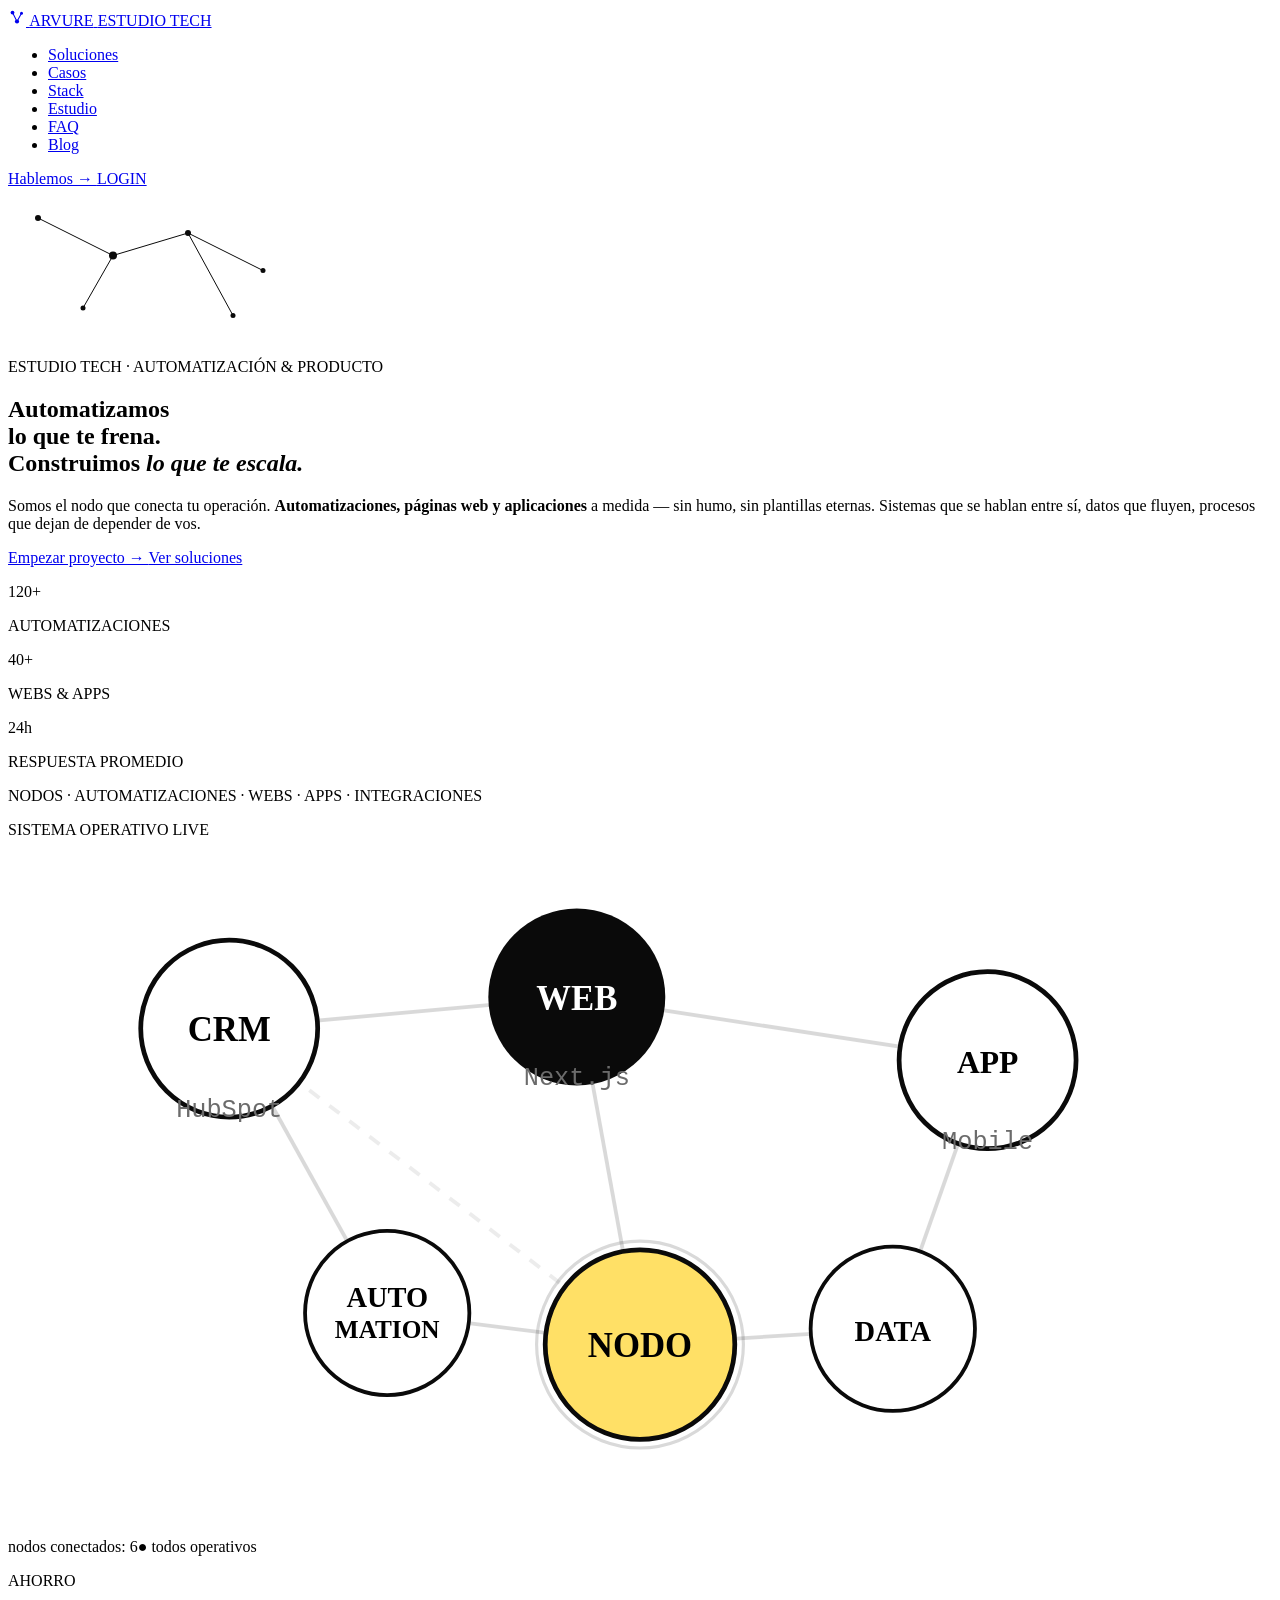
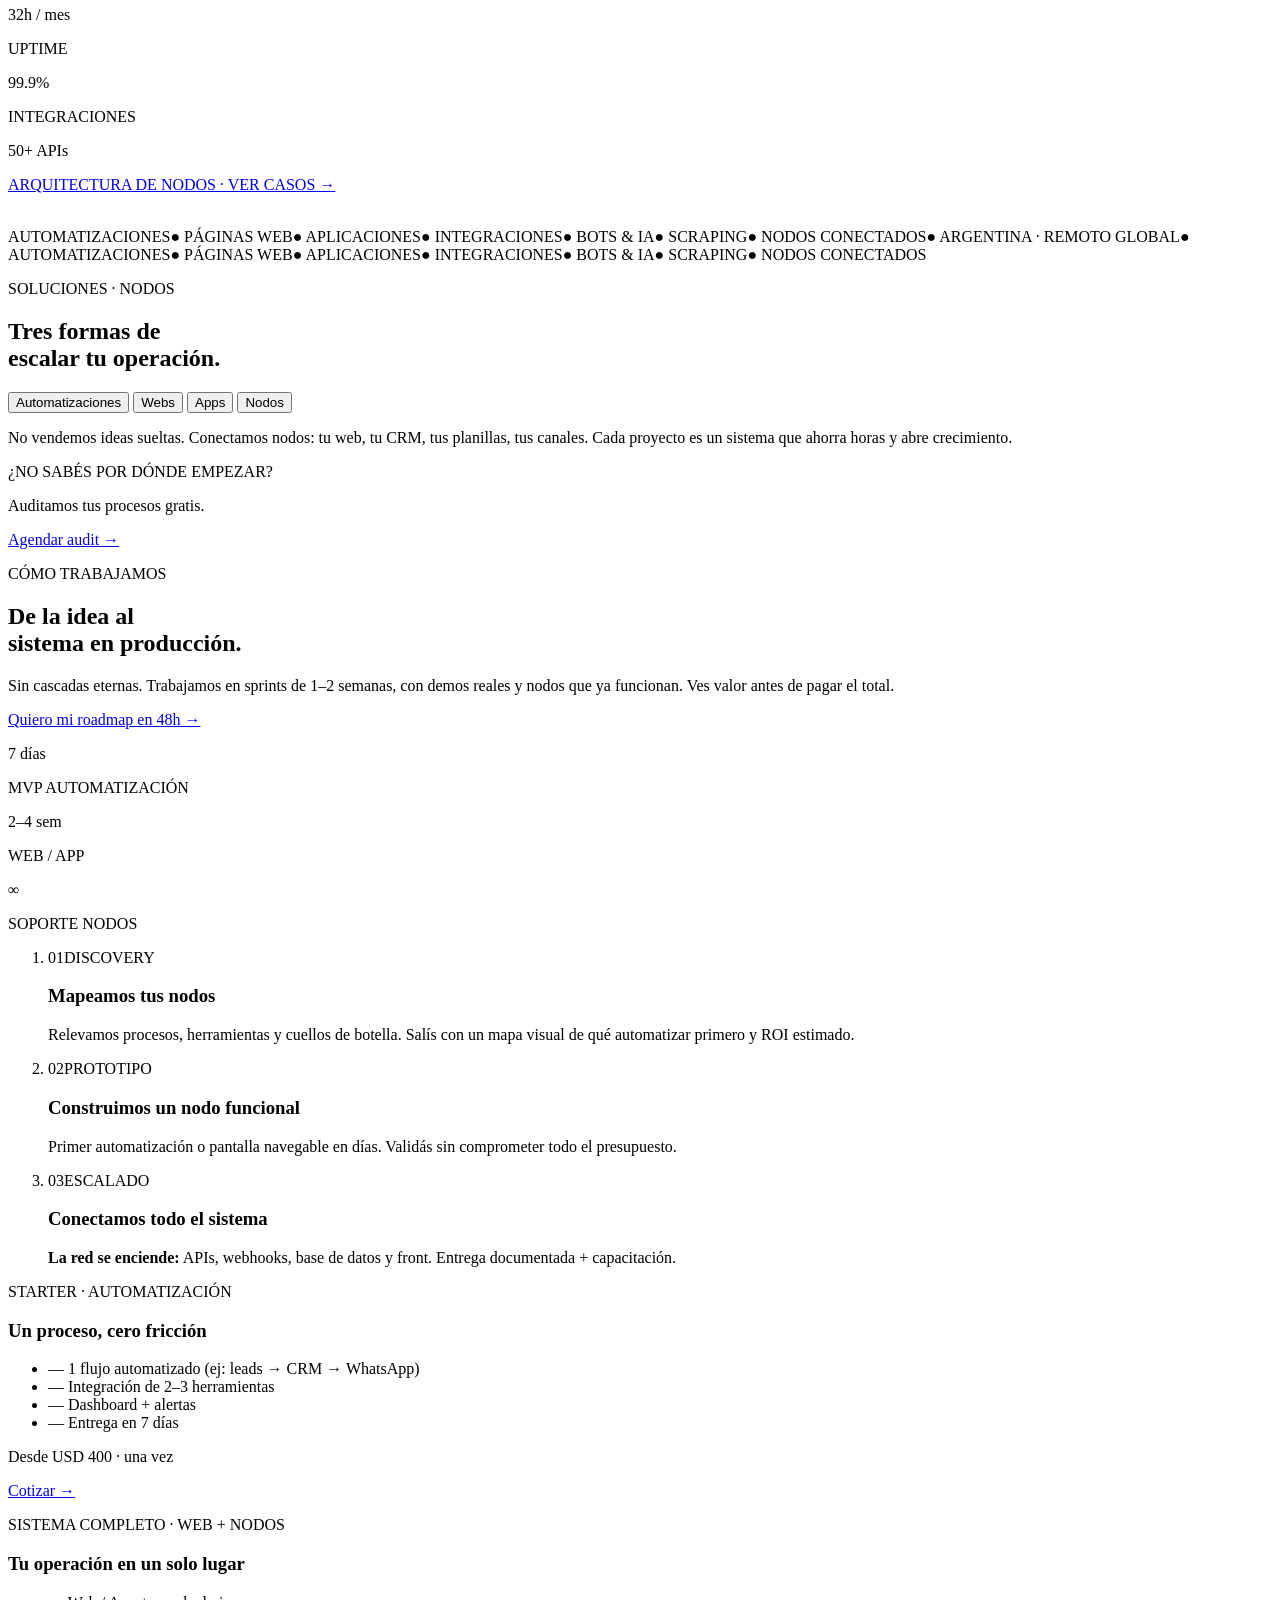
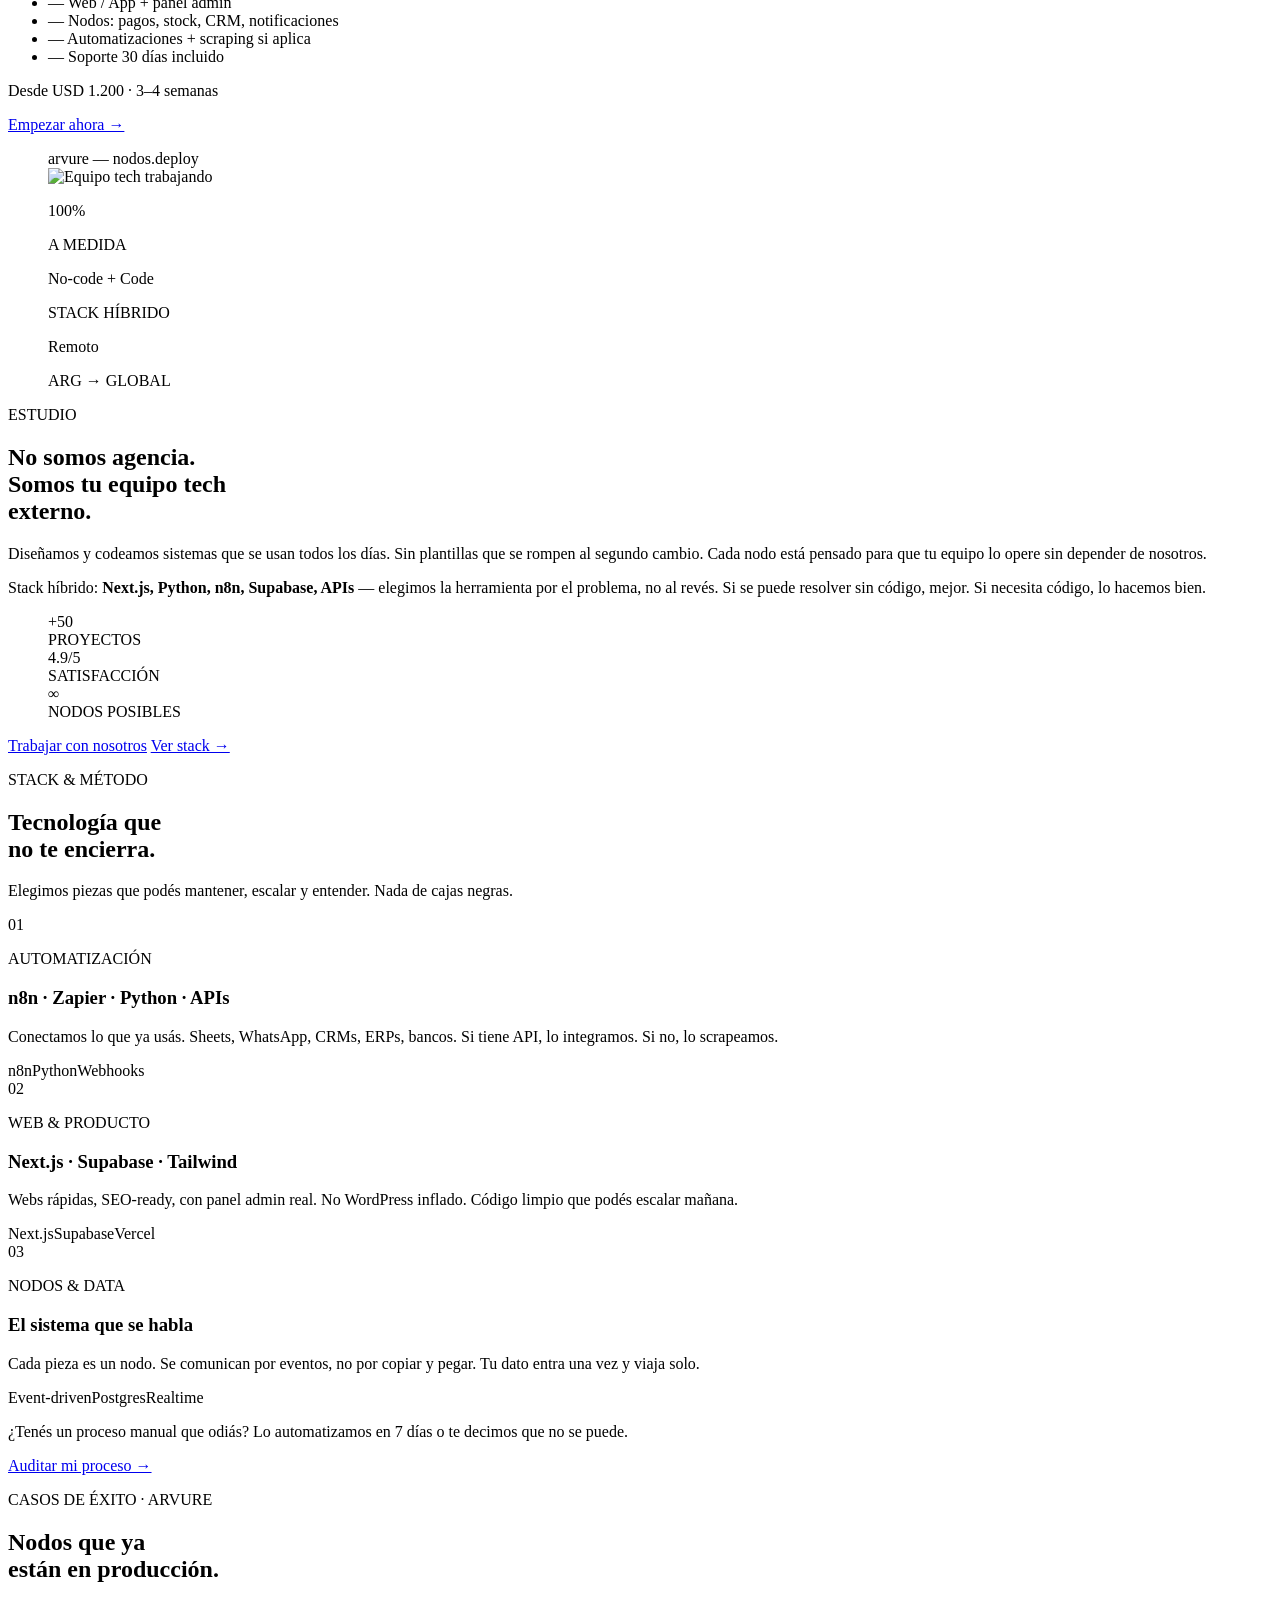
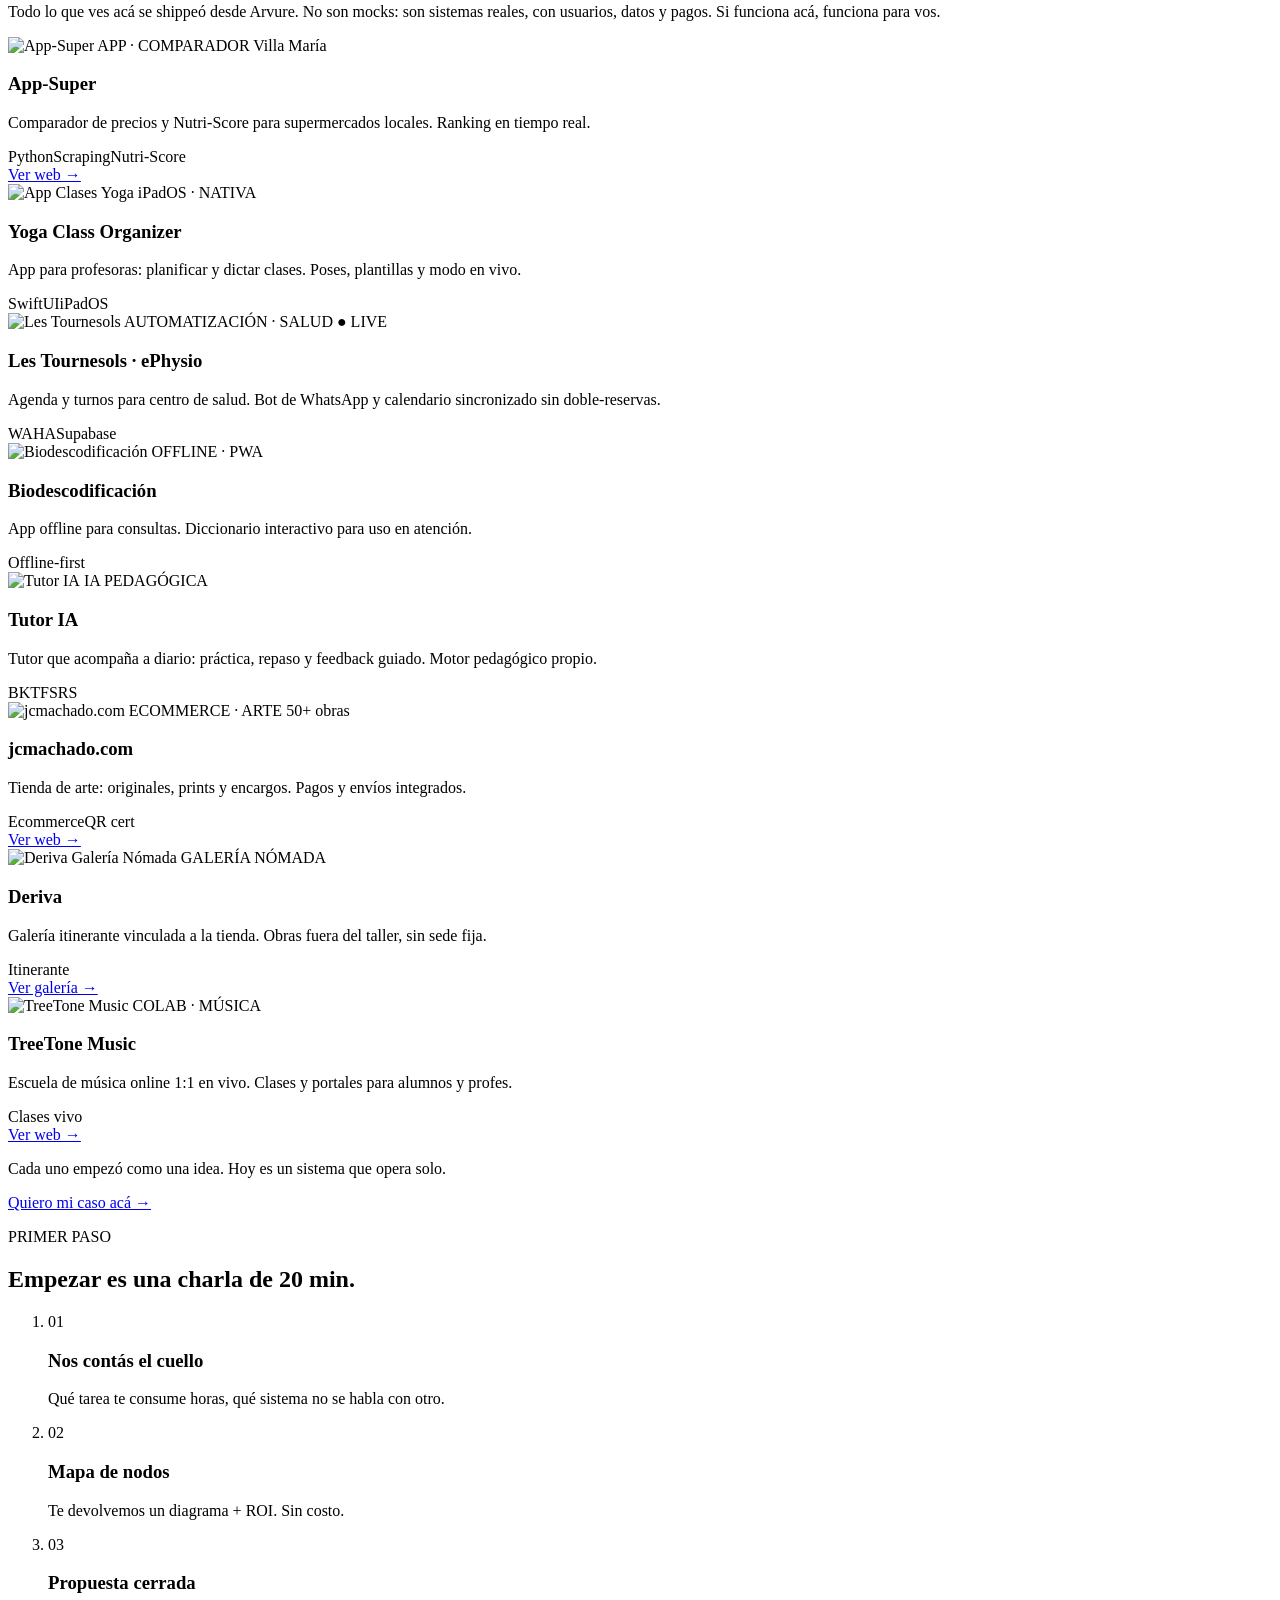
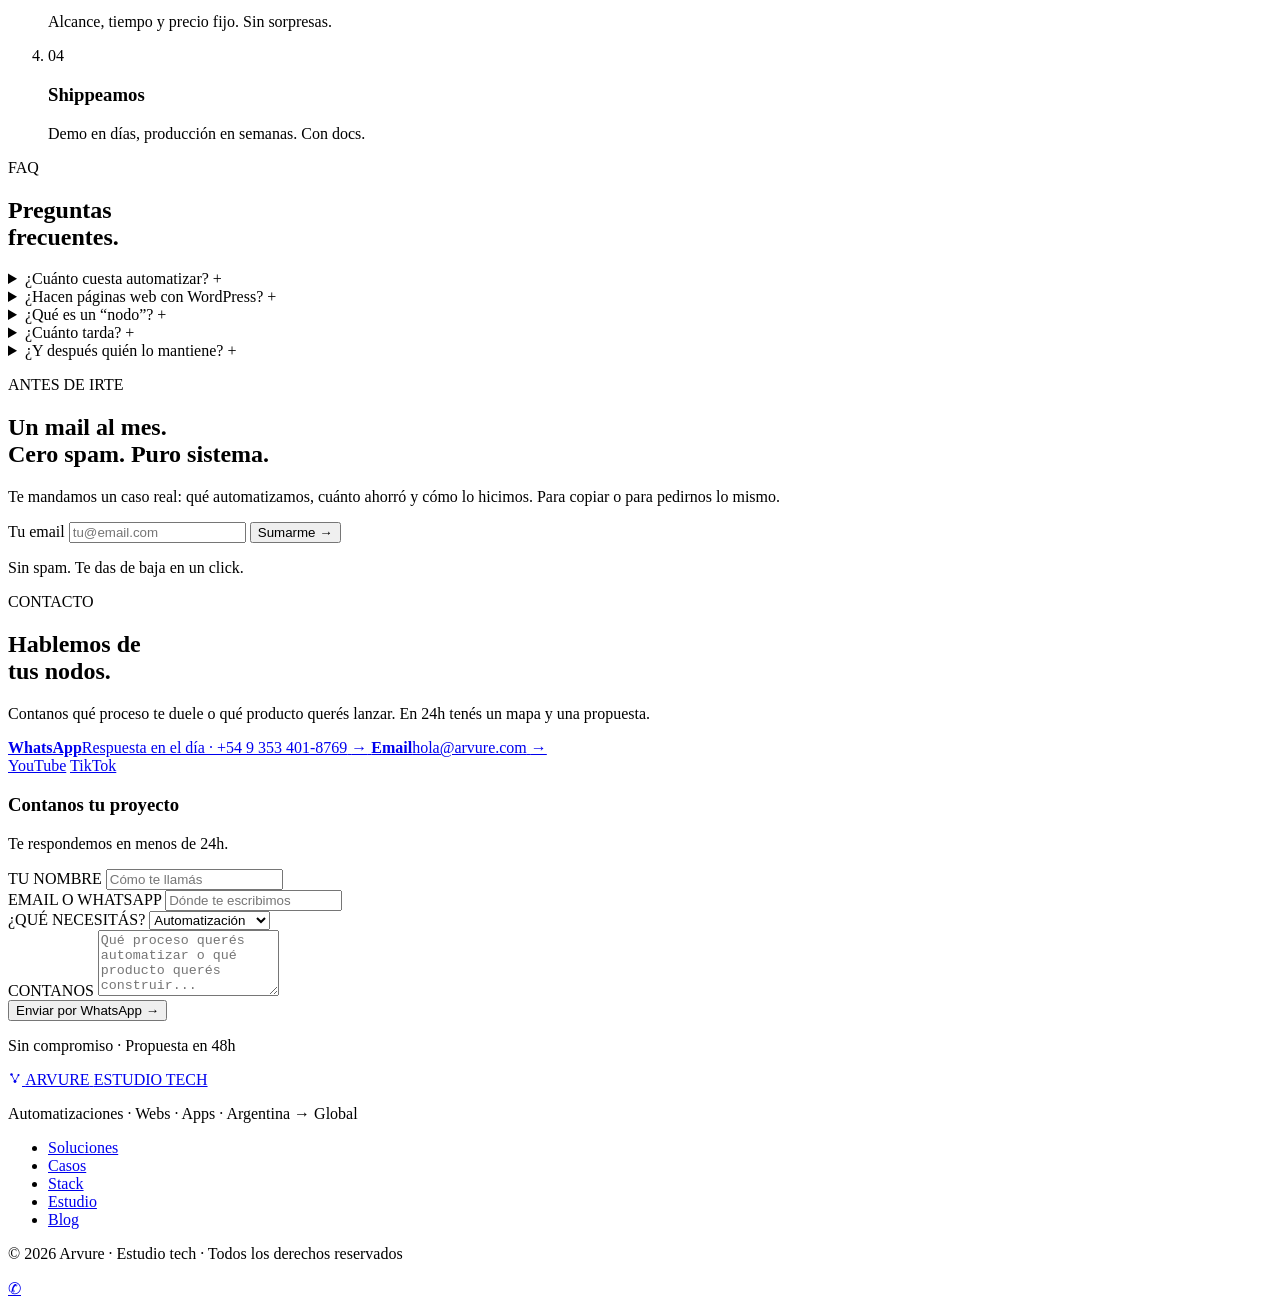
==== commit 0ae72626: "rename: Super Coder Cup → App-Super + link https://app-super-delta.vercel.app" ====
--- a/index.html
+++ b/index.html
@@ -439,17 +439,18 @@
         </header>
 
         <div class="mt-10 grid gap-6 md:grid-cols-2 lg:grid-cols-3">
-          <!-- 1 — Super Coder Cup -->
+          <!-- 1 — App-Super -->
           <article class="group flex flex-col overflow-hidden rounded-2xl border border-line bg-cream transition hover:shadow-cardHover hover:border-ink/15">
             <div class="relative h-40 overflow-hidden bg-white">
-              <img src="https://images.unsplash.com/photo-1556742049-0cfed4f6a45d?q=80&w=800&auto=format&fit=crop" alt="Super Coder Cup" class="h-full w-full object-cover transition duration-500 group-hover:scale-[1.03]">
+              <img src="https://images.unsplash.com/photo-1556742049-0cfed4f6a45d?q=80&w=800&auto=format&fit=crop" alt="App-Super" class="h-full w-full object-cover transition duration-500 group-hover:scale-[1.03]">
               <span class="absolute left-3 top-3 rounded-full bg-[#FFE066] px-2.5 py-1 font-mono text-[10px] font-black tracking-wide text-ink">APP · COMPARADOR</span>
               <span class="absolute right-3 top-3 rounded-full bg-ink px-2.5 py-1 font-mono text-[10px] font-bold tracking-wide text-cream">Villa María</span>
             </div>
             <div class="flex flex-1 flex-col p-5">
-              <h3 class="text-[17px] font-black leading-tight tracking-tight">Super Coder Cup</h3>
+              <h3 class="text-[17px] font-black leading-tight tracking-tight">App-Super</h3>
               <p class="mt-2 flex-1 text-[13px] leading-relaxed text-muted">Comparador de precios y Nutri-Score para supermercados locales. Ranking en tiempo real.</p>
               <div class="mt-3 flex flex-wrap gap-1.5"><span class="rounded-full border border-line bg-paper px-2 py-1 font-mono text-[10px]">Python</span><span class="rounded-full border border-line bg-paper px-2 py-1 font-mono text-[10px]">Scraping</span><span class="rounded-full border border-line bg-paper px-2 py-1 font-mono text-[10px]">Nutri-Score</span></div>
+              <a href="https://app-super-delta.vercel.app" target="_blank" rel="noopener" class="mt-4 inline-flex text-[12px] font-bold underline underline-offset-4 hover:text-muted">Ver web →</a>
             </div>
           </article>
 
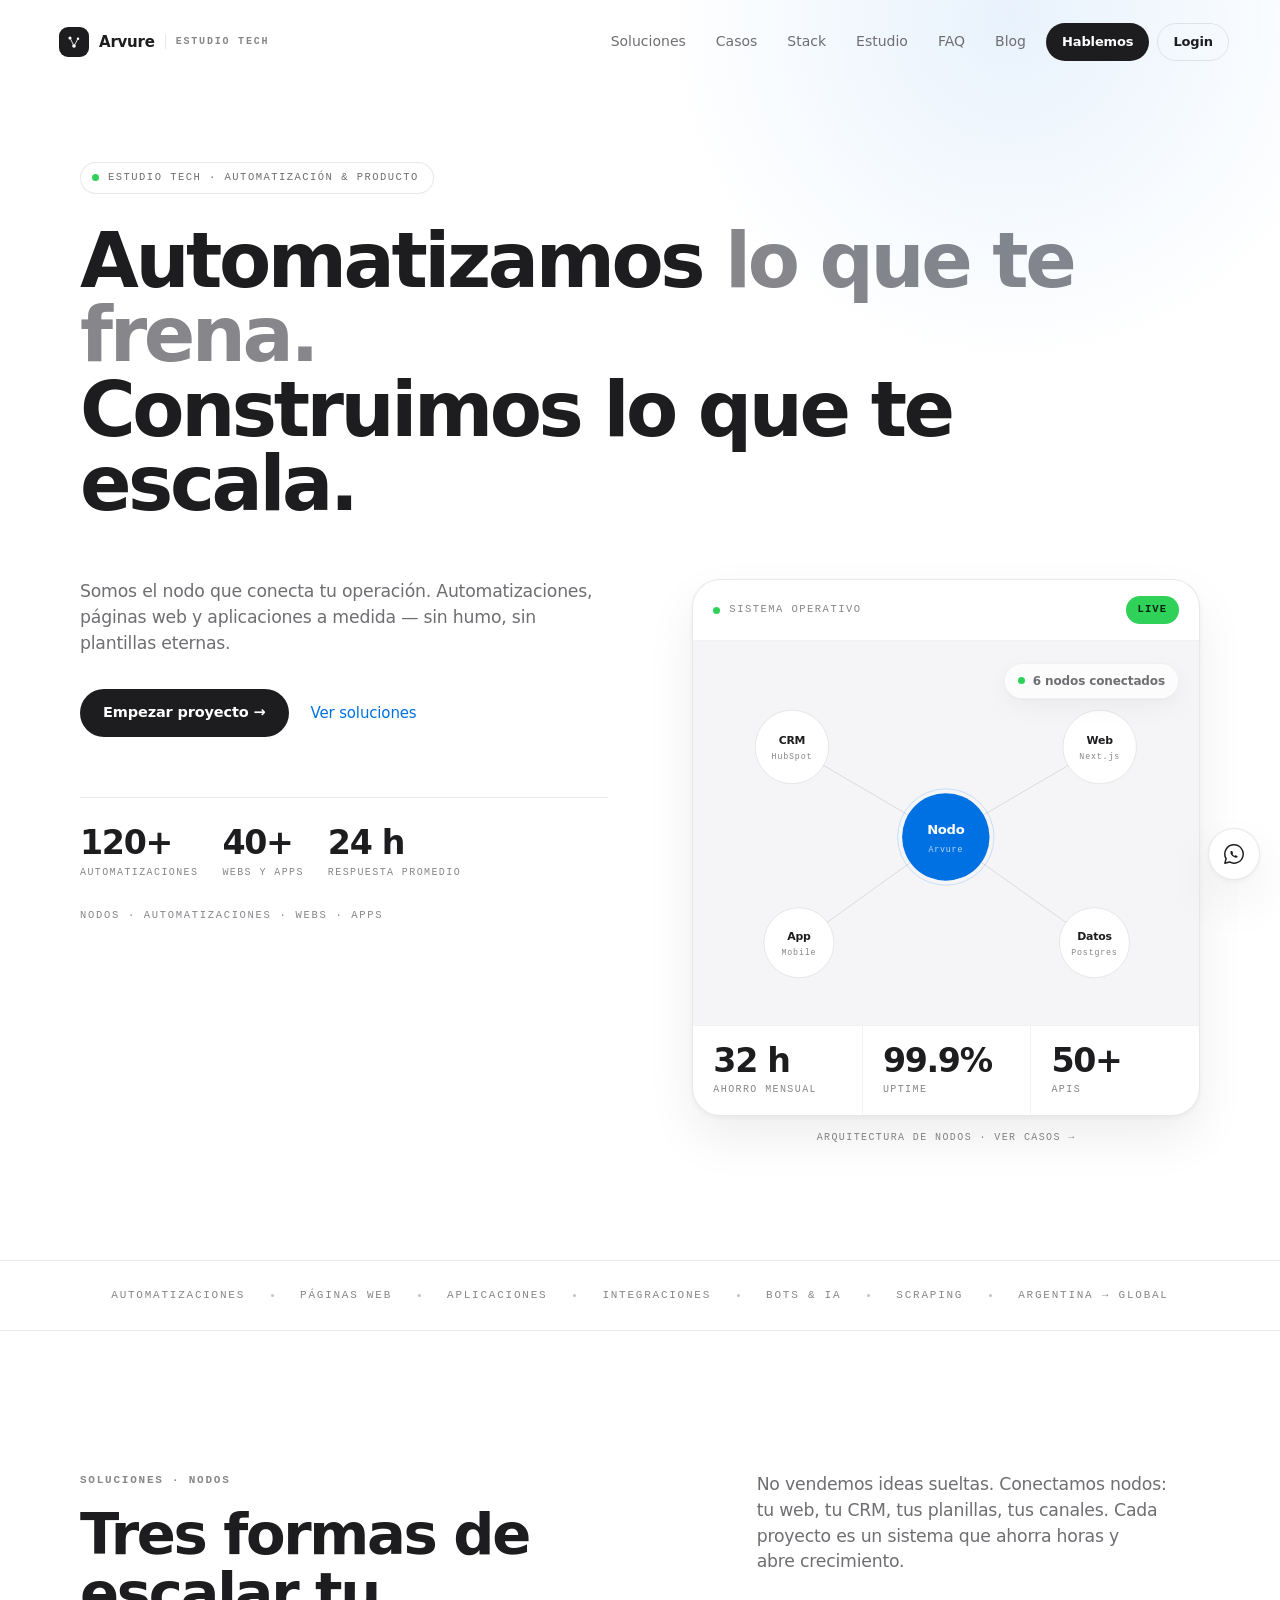
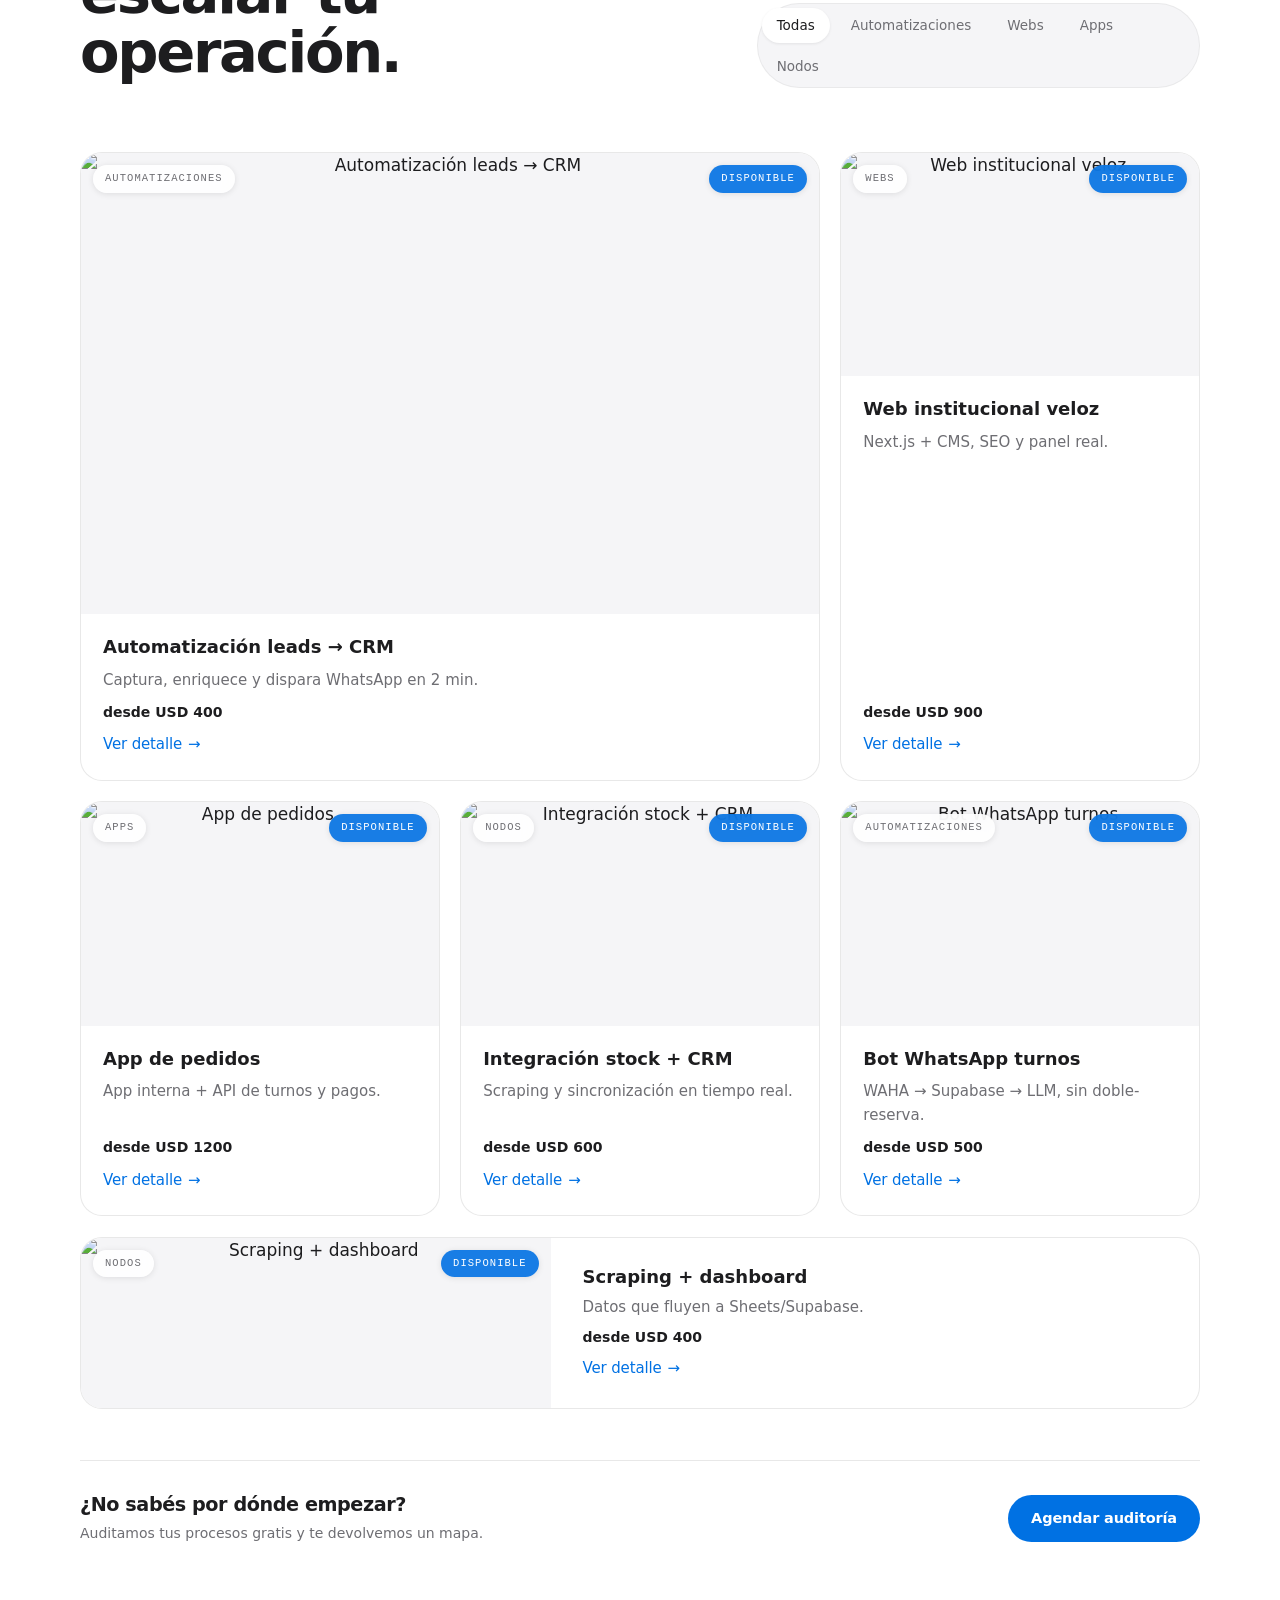
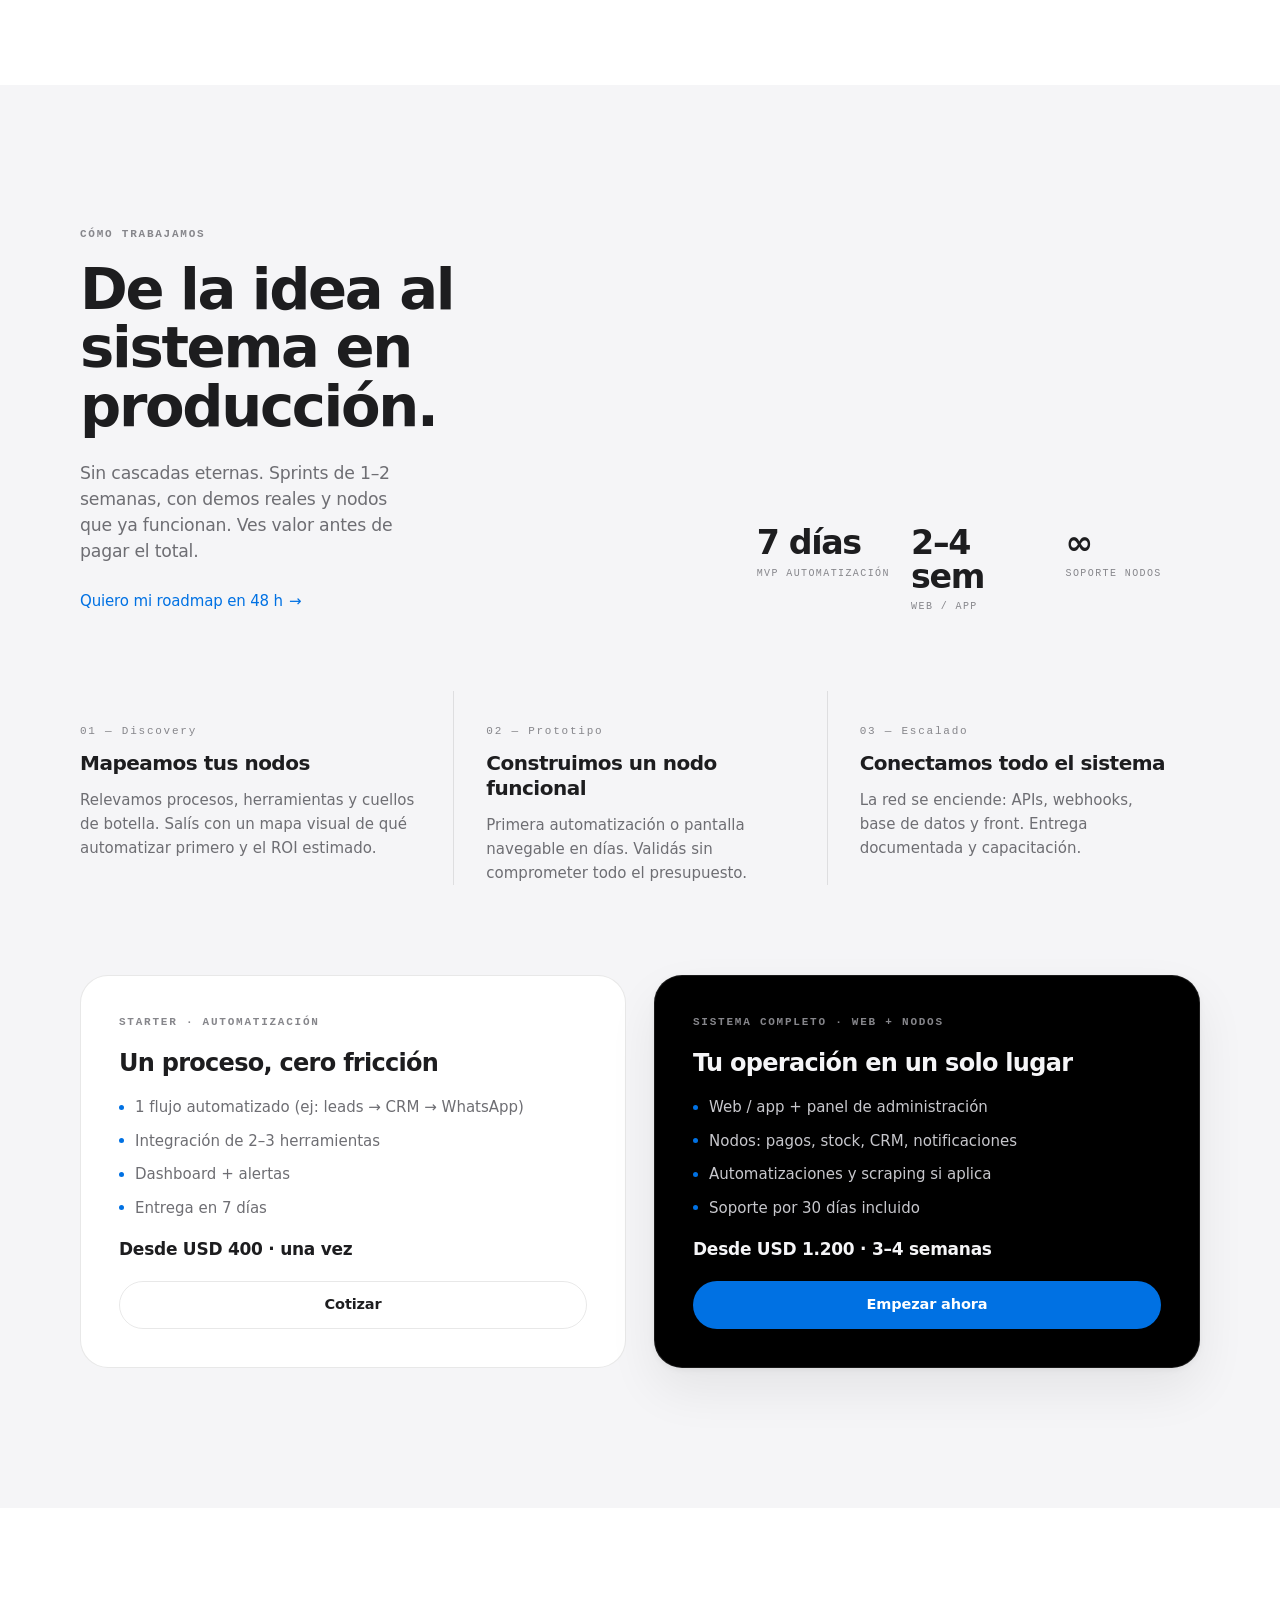
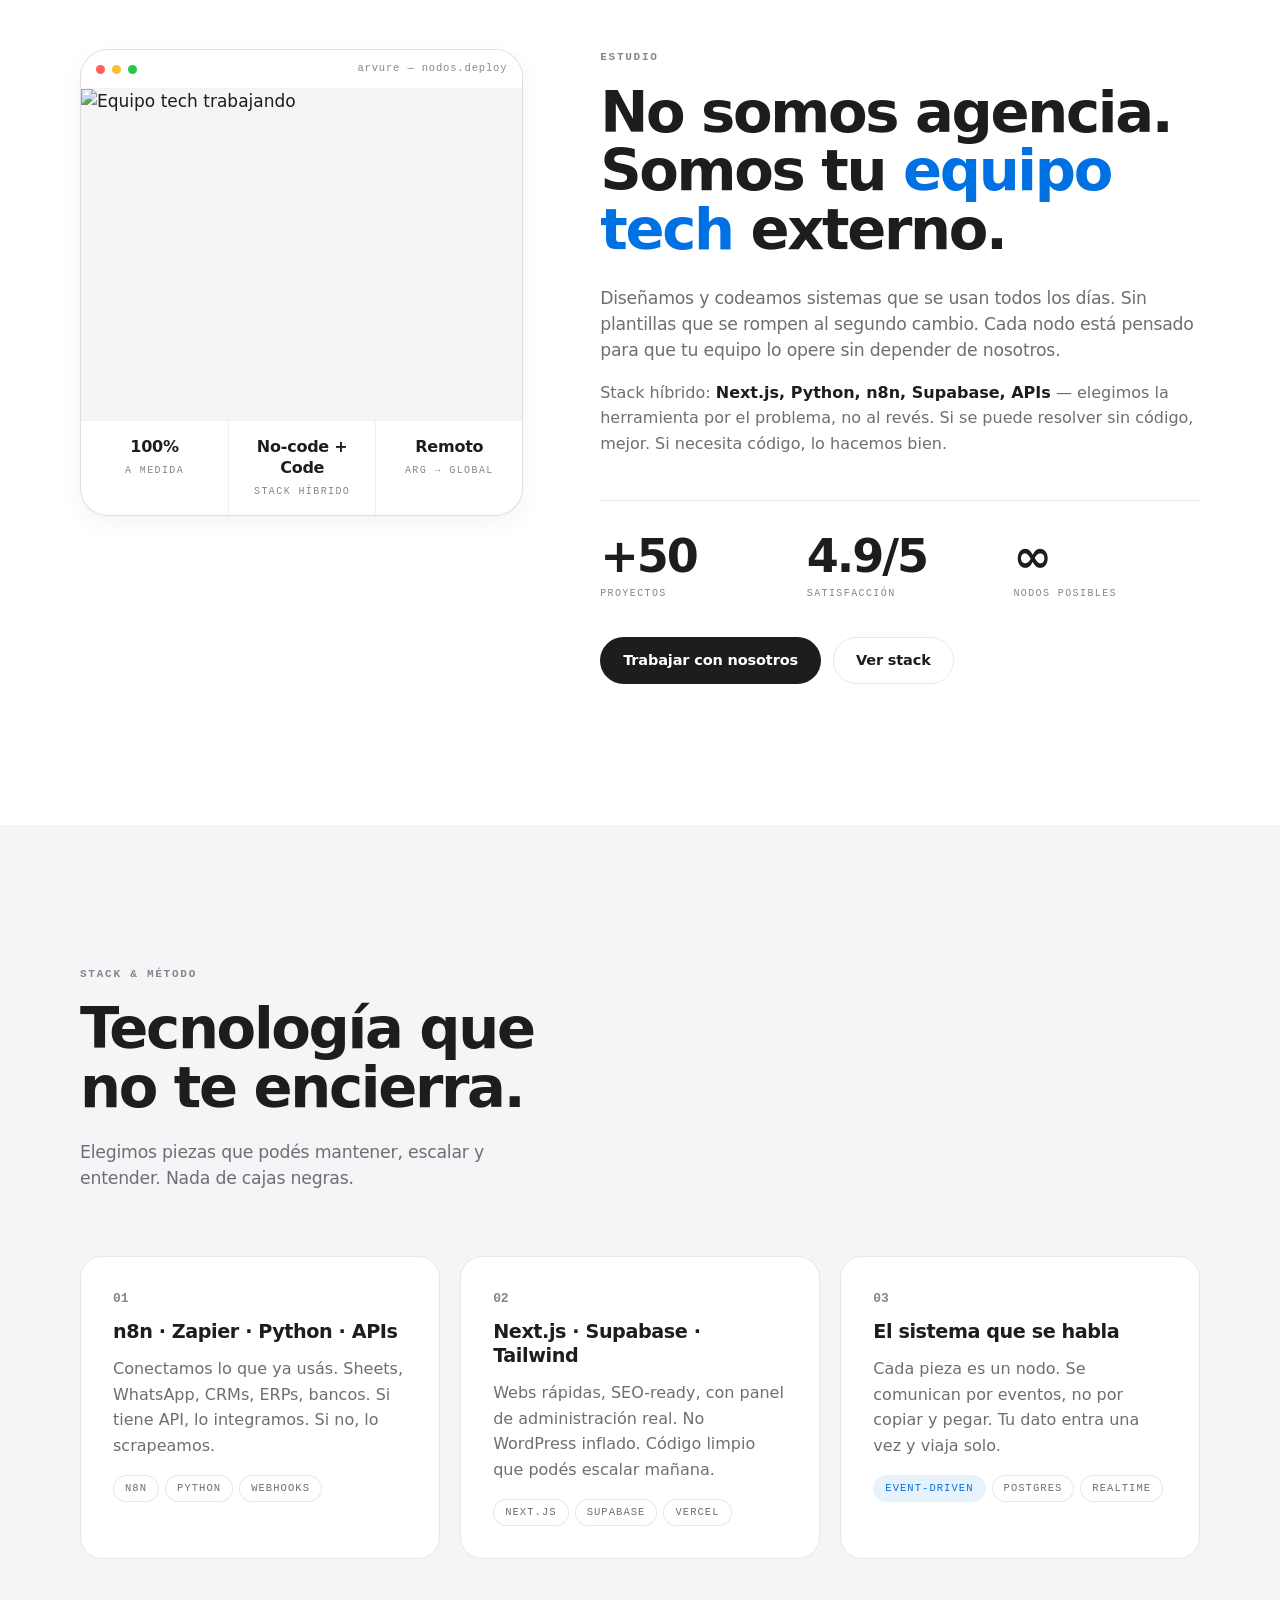
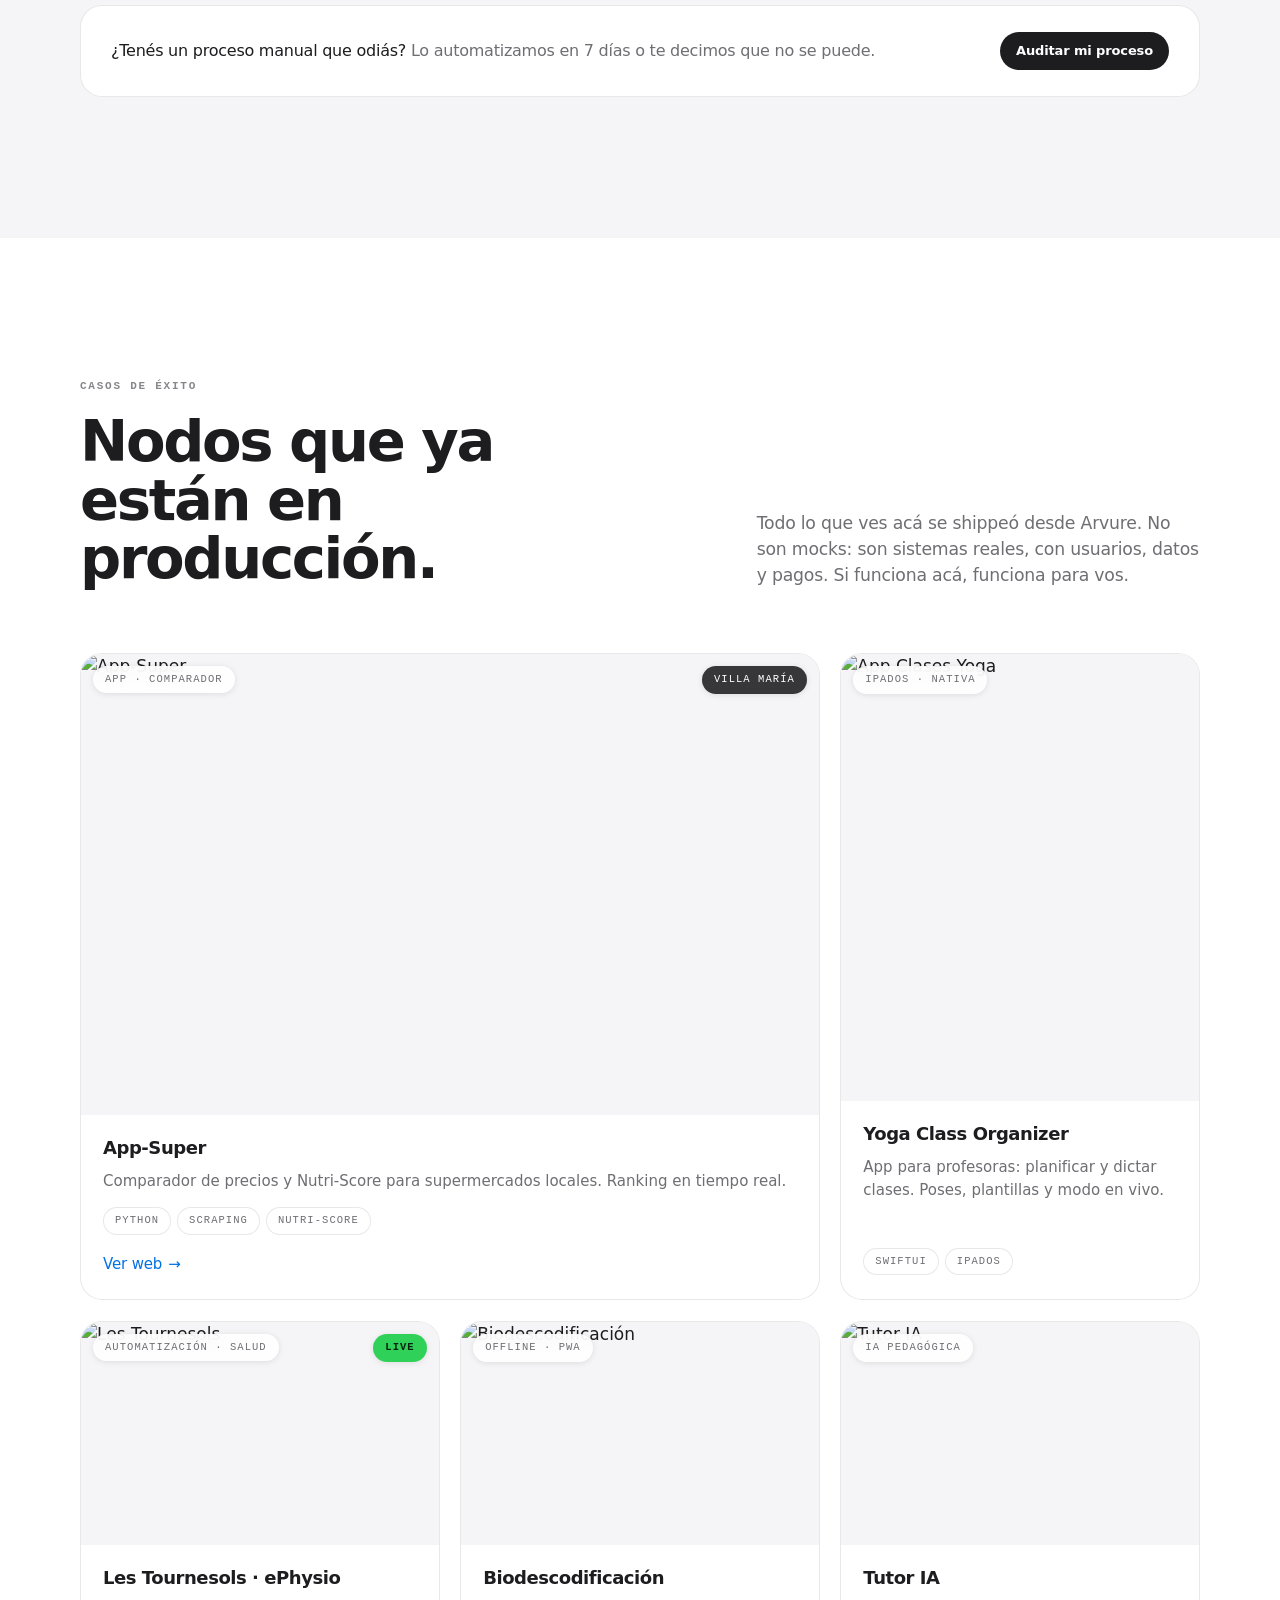
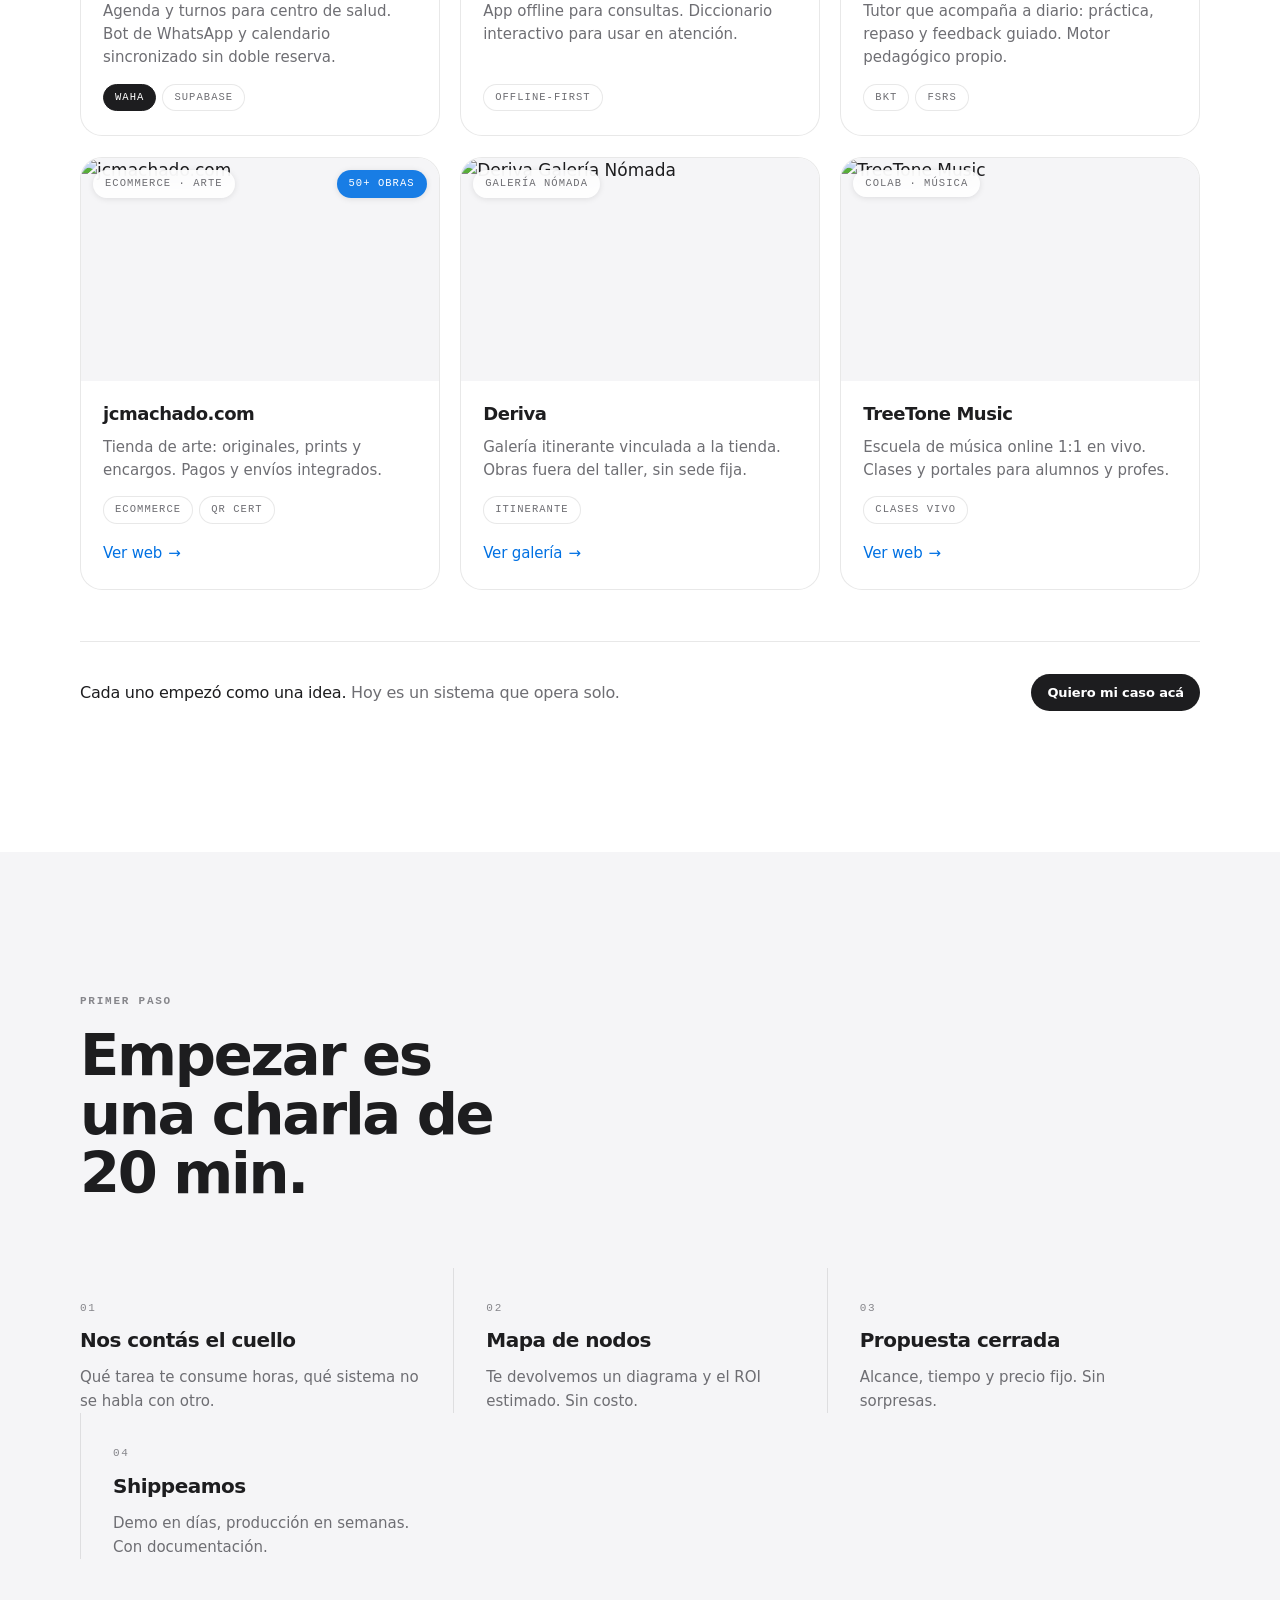
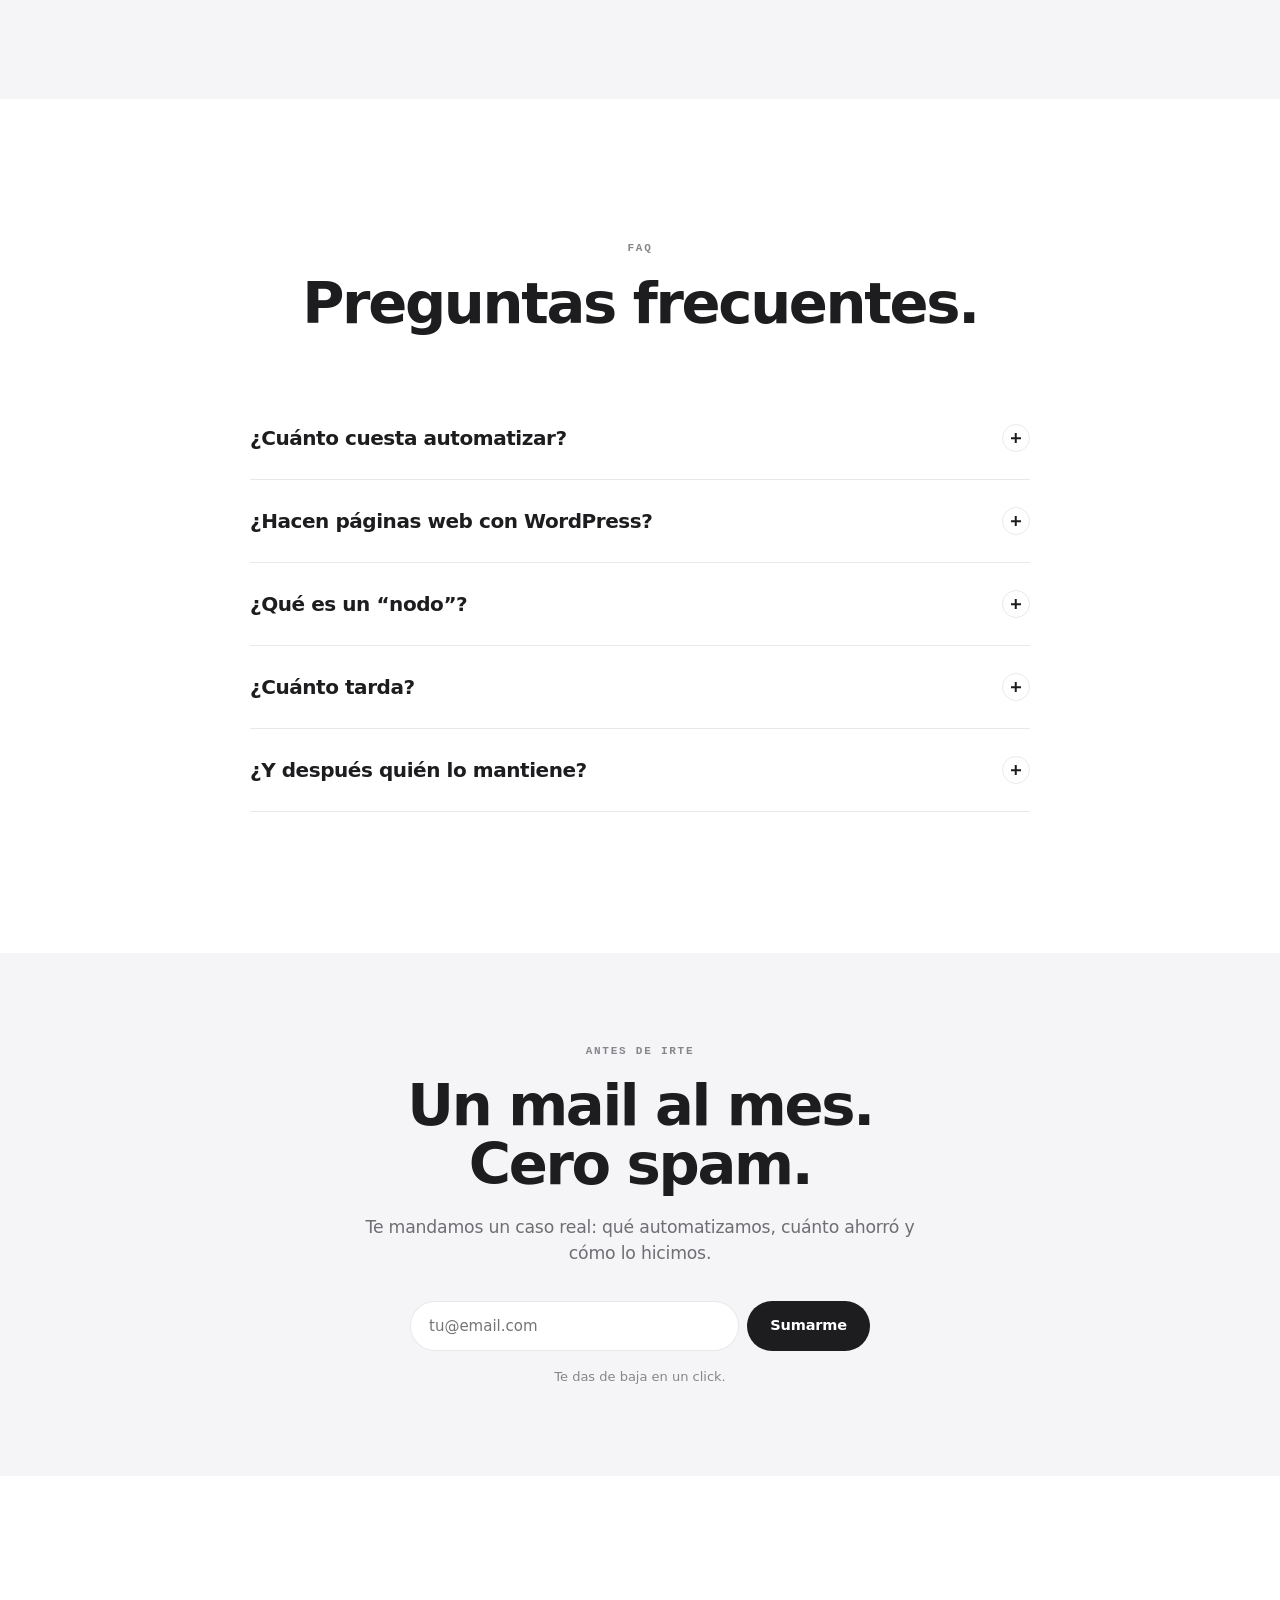
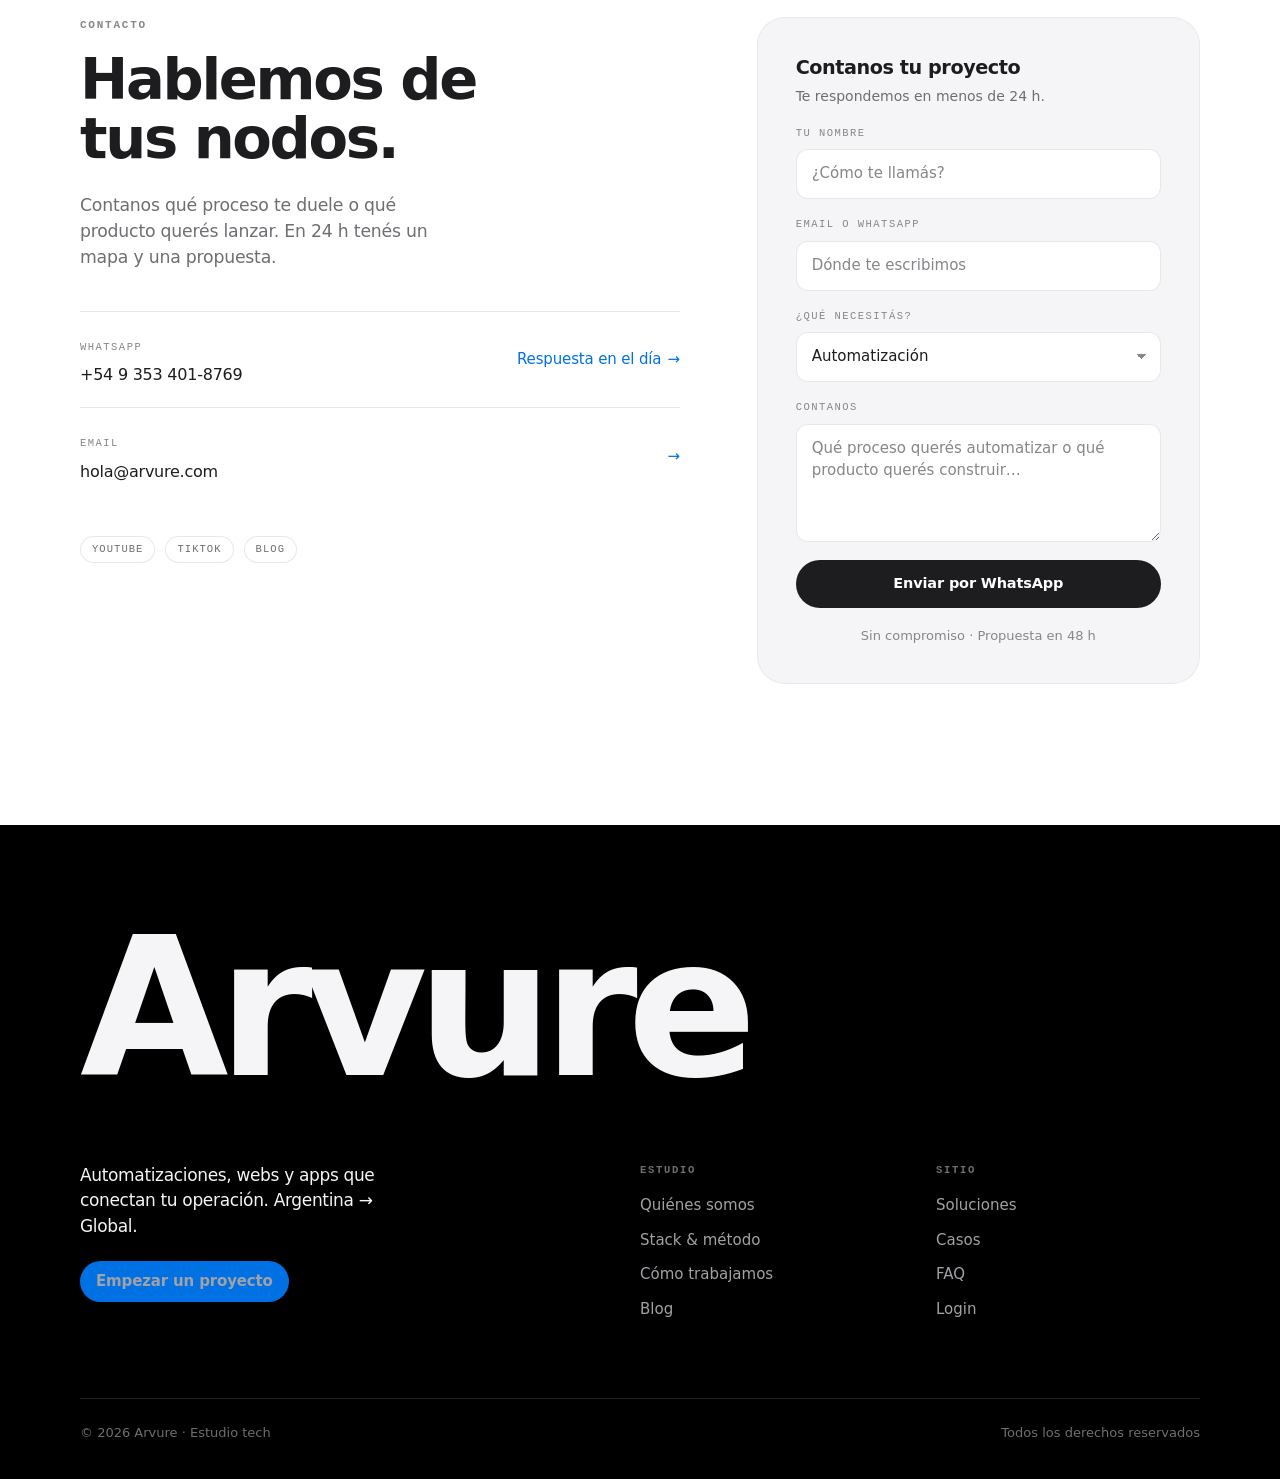
==== commit 6fe6cda7: "feat: rediseño Studio Minimal (Apple/Taste) + fix de orden de hero y H1 Rediseño visual completo de " ====
--- a/index.html
+++ b/index.html
@@ -1,958 +1,1080 @@
-<!DOCTYPE html>
-<html lang="es" class="scroll-smooth">
+<!doctype html>
+<html lang="es">
 <head>
-  <meta charset="UTF-8">
-  <meta name="viewport" content="width=device-width, initial-scale=1.0">
-  <meta name="description" content="Arvure — estudio tech. Automatizaciones, páginas web y aplicaciones que conectan tus nodos y escalan tu operación.">
-  <title>Arvure — Estudio tech. Automatizamos. Construimos. Conectamos.</title>
-  <link rel="icon" href="data:image/svg+xml,<svg xmlns='http://www.w3.org/2000/svg' viewBox='0 0 100 100'><rect width='100' height='100' rx='22' fill='%230A0A0A'/><circle cx='30' cy='30' r='6' fill='white'/><circle cx='70' cy='32' r='5' fill='white'/><circle cx='50' cy='70' r='7' fill='white'/><path d='M30 30 L50 70 L70 32' stroke='white' stroke-width='2' fill='none' opacity='0.9'/></svg>">
-  <link rel="preconnect" href="https://fonts.googleapis.com">
-  <link rel="preconnect" href="https://fonts.gstatic.com" crossorigin>
-  <link href="https://fonts.googleapis.com/css2?family=Inter:wght@400;500;700;800;900&family=Space+Grotesk:wght@400;500;700&family=JetBrains+Mono:wght@400;500&display=swap" rel="stylesheet">
-  <script src="catalogo.defaults.js"></script>
-  <script src="contenido.defaults.js"></script>
-  <script src="https://cdn.tailwindcss.com"></script>
-  <script>
-    tailwind.config = {
-      theme: {
-        extend: {
-          colors: {
-            cream: '#FFFBF0',
-            paper: '#FFFFFF',
-            sand: '#F5EEE0',
-            line: '#E8E0D0',
-            ink: '#0A0A0A',
-            muted: '#6B6B6B',
-            dim: '#9A9A9A',
-            accent: '#0A0A0A',
-          },
-          fontFamily: {
-            sans: ['Inter', 'Space Grotesk', 'system-ui', 'sans-serif'],
-            display: ['Inter', 'system-ui', 'sans-serif'],
-            mono: ['JetBrains Mono', 'ui-monospace', 'monospace'],
-          },
-          boxShadow: {
-            card: '0 1px 3px rgba(10,10,10,0.06), 0 8px 24px rgba(10,10,10,0.04)',
-            cardHover: '0 4px 16px rgba(10,10,10,0.08), 0 16px 40px rgba(10,10,10,0.06)',
-          },
-        },
+<meta charset="utf-8">
+<meta name="viewport" content="width=device-width, initial-scale=1, viewport-fit=cover">
+<title>Arvure — Automatizaciones, webs y apps que conectan tu operación</title>
+<meta name="description" content="Arvure es un estudio tech. Construimos automatizaciones, páginas web y aplicaciones a medida: sistemas que conectan tus herramientas y hacen que tu operación escale.">
+<meta name="theme-color" content="#ffffff" media="(prefers-color-scheme: light)">
+<meta name="theme-color" content="#000000" media="(prefers-color-scheme: dark)">
+<meta property="og:title" content="Arvure — Automatizamos lo que te frena">
+<meta property="og:description" content="Automatizaciones, webs y apps a medida. Sistemas que se hablan entre sí.">
+<meta property="og:type" content="website">
+
+<link rel="icon" href="data:image/svg+xml,<svg xmlns='http://www.w3.org/2000/svg' viewBox='0 0 100 100'><rect width='100' height='100' rx='24' fill='%231D1D1F'/><circle cx='30' cy='31' r='6' fill='white'/><circle cx='70' cy='33' r='5' fill='white'/><circle cx='50' cy='70' r='7' fill='white'/><path d='M30 31 L50 70 L70 33' stroke='white' stroke-width='2' fill='none' opacity='.85'/></svg>">
+
+<link rel="stylesheet" href="styles.css">
+
+<script>document.documentElement.classList.add('js');</script>
+<script src="catalogo.defaults.js"></script>
+<script src="contenido.defaults.js"></script>
+<script src="https://cdn.tailwindcss.com"></script>
+<script>
+  /* Config mínima para el markup inyectado por el panel de administración.
+     El diseño visible usa styles.css. */
+  tailwind.config = {
+    theme: { extend: {
+      colors: {
+        cream: '#ffffff', paper: '#ffffff', sand: '#f5f5f7',
+        line: 'rgba(0,0,0,.09)', ink: '#1d1d1f',
+        muted: '#6e6e73', dim: '#86868b', accent: '#0071e3'
       },
-    };
-  </script>
-  <style>
-    ::selection { background: #0A0A0A; color: #FFFBF0; }
-    .grid-dot { background-image: radial-gradient(circle at 1px 1px, #0A0A0A 1px, transparent 0); }
-    @keyframes marquee { 0% { transform: translateX(0); } 100% { transform: translateX(-50%); } }
-  </style>
+      fontFamily: {
+        sans: ['-apple-system', 'BlinkMacSystemFont', 'SF Pro Display', 'Inter', 'system-ui', 'sans-serif'],
+        mono: ['ui-monospace', 'SF Mono', 'monospace']
+      }
+    }}
+  };
+</script>
 </head>
-<body class="bg-cream text-ink font-sans antialiased">
-
-  <header class="sticky top-0 z-50 border-b border-line bg-cream/80 backdrop-blur-xl">
-    <nav class="mx-auto flex max-w-[1280px] items-center justify-between px-6 py-4 lg:px-8" aria-label="Principal">
-      <a href="#inicio" class="flex items-center gap-3">
-        <span class="flex h-8 w-8 items-center justify-center rounded-lg bg-ink text-cream">
-          <svg width="18" height="18" viewBox="0 0 24 24" fill="none" aria-hidden="true">
-            <circle cx="6" cy="6" r="2.5" fill="currentColor"/><circle cx="18" cy="7" r="2" fill="currentColor"/><circle cx="12" cy="18" r="2.8" fill="currentColor"/>
-            <path d="M6 6 L12 18 L18 7" stroke="currentColor" stroke-width="1.4" stroke-linecap="round" stroke-linejoin="round"/>
-          </svg>
+
+<body>
+
+<!-- ══════════════════════════════════════════════════════════════════════
+     NAV — barra flotante translúcida
+     ══════════════════════════════════════════════════════════════════════ -->
+<header class="nav" id="nav">
+  <nav class="nav__inner" aria-label="Principal">
+    <a href="#inicio" class="nav__brand">
+      <span class="nav__mark" aria-hidden="true">
+        <svg width="16" height="16" viewBox="0 0 24 24" fill="none">
+          <circle cx="6" cy="6" r="2.4" fill="currentColor"/>
+          <circle cx="18" cy="7" r="1.9" fill="currentColor"/>
+          <circle cx="12" cy="18" r="2.7" fill="currentColor"/>
+          <path d="M6 6 L12 18 L18 7" stroke="currentColor" stroke-width="1.3" stroke-linecap="round" stroke-linejoin="round"/>
+        </svg>
+      </span>
+      <span>Arvure</span>
+      <span class="nav__tag">Estudio tech</span>
+    </a>
+
+    <ul class="nav__links">
+      <li><a href="#ideas">Soluciones</a></li>
+      <li><a href="#casos">Casos</a></li>
+      <li><a href="#proceso-creativo">Stack</a></li>
+      <li><a href="#sobre-nos">Estudio</a></li>
+      <li><a href="#faq">FAQ</a></li>
+      <li><a href="blog.html">Blog</a></li>
+    </ul>
+
+    <div class="nav__actions">
+      <a href="#contacto" class="btn btn--ink btn--sm">Hablemos</a>
+      <a href="login.html" class="btn btn--ghost btn--sm">Login</a>
+    </div>
+  </nav>
+</header>
+
+<main>
+
+<!-- ══════════════════════════════════════════════════════════════════════
+     HERO
+     ══════════════════════════════════════════════════════════════════════ -->
+<section class="hero band" id="inicio">
+  <div class="shell">
+
+    <div>
+      <p class="hero__badge" data-hero-badge>
+        <span class="live-dot" aria-hidden="true"></span>
+        Estudio tech · Automatización y producto
+      </p>
+
+      <h1 class="display hero__title" data-hero-titulo>
+        Automatizamos <span class="dim" data-hero-l1>lo que te frena.</span><br>
+        <span class="strong" data-hero-l2>Construimos</span> <span data-hero-l3>lo que te escala.</span>
+      </h1>
+    </div>
+
+    <div class="hero__grid">
+
+      <div>
+        <p class="lead hero__copy" data-hero-parrafo>
+          Somos el nodo que conecta tu operación. Automatizaciones, páginas web y
+          aplicaciones a medida — sin humo, sin plantillas eternas. Sistemas que se
+          hablan entre sí, datos que fluyen, procesos que dejan de depender de vos.
+        </p>
+
+        <div class="hero__cta">
+          <a href="#contacto" class="btn btn--ink" data-hero-boton1>Empezar proyecto</a>
+          <a href="#ideas" class="link-inline" data-hero-boton2>
+            Ver soluciones <span class="arrow" aria-hidden="true">→</span>
+          </a>
+        </div>
+
+        <dl class="hero__stats">
+          <div class="stat">
+            <dt class="stat__n">120+</dt>
+            <dd class="stat__l">Automatizaciones</dd>
+          </div>
+          <div class="stat">
+            <dt class="stat__n">40+</dt>
+            <dd class="stat__l">Webs y apps</dd>
+          </div>
+          <div class="stat">
+            <dt class="stat__n">24 h</dt>
+            <dd class="stat__l">Respuesta promedio</dd>
+          </div>
+        </dl>
+
+        <p class="hero__ejes" data-hero-ejes>Nodos · Automatizaciones · Webs · Apps</p>
+
+        <img data-hero-imagen src="" alt="" class="visually-hidden" aria-hidden="true">
+      </div>
+
+    <div class="hero__panel-wrap">
+    <figure class="hero-panel">
+      <div class="hero-panel__bar">
+        <span class="live-dot" aria-hidden="true"></span>
+        <span>Sistema operativo</span>
+        <span class="chip chip--live">Live</span>
+      </div>
+
+      <div class="hero-panel__canvas">
+        <span class="glass-chip">
+          <span class="live-dot" aria-hidden="true"></span>
+          6 nodos conectados
         </span>
-        <span class="text-[15px] font-black tracking-[-0.02em]">ARVURE</span>
-        <span class="hidden sm:inline font-mono text-[10px] tracking-[0.2em] text-muted border-l border-line pl-3 ml-1">ESTUDIO TECH</span>
-      </a>
-      <ul class="hidden items-center gap-7 text-[13px] font-medium text-muted md:flex">
-        <li><a class="transition hover:text-ink" href="#ideas">Soluciones</a></li>
-        <li><a class="transition hover:text-ink" href="#casos">Casos</a></li>
-        <li><a class="transition hover:text-ink" href="#proceso-creativo">Stack</a></li>
-        <li><a class="transition hover:text-ink" href="#sobre-nos">Estudio</a></li>
-        <li><a class="transition hover:text-ink" href="#faq">FAQ</a></li>
-        <li><a class="transition hover:text-ink" href="blog.html">Blog</a></li>
-      </ul>
-      <div class="flex items-center gap-2">
-        <a href="#contacto" class="hidden sm:inline-flex rounded-full bg-ink px-5 py-2.5 text-[13px] font-bold text-cream transition hover:bg-black hover:scale-[1.02]">
-          Hablemos →
+
+        <svg class="hero-graph" viewBox="0 0 560 430" role="img"
+             aria-label="Diagrama de seis nodos conectados: CRM, web, app y datos orbitando un nodo central.">
+          <!-- conexiones -->
+          <g class="link">
+            <line x1="280" y1="215" x2="104" y2="112"/>
+            <line x1="280" y1="215" x2="456" y2="112"/>
+            <line x1="280" y1="215" x2="112" y2="336"/>
+            <line x1="280" y1="215" x2="450" y2="336"/>
+          </g>
+
+          <!-- anillo de pulso del nodo central -->
+          <circle class="ring" cx="280" cy="215" r="56">
+            <animate attributeName="r" values="52;72;52" dur="3.4s" repeatCount="indefinite"/>
+            <animate attributeName="stroke-opacity" values=".24;0;.24" dur="3.4s" repeatCount="indefinite"/>
+          </circle>
+
+          <!-- nodos satélite -->
+          <g>
+            <circle class="node" cx="104" cy="112" r="42"/>
+            <text class="n-label" x="104" y="109" text-anchor="middle">CRM</text>
+            <text class="n-sub"   x="104" y="126" text-anchor="middle">HubSpot</text>
+          </g>
+          <g>
+            <circle class="node" cx="456" cy="112" r="42"/>
+            <text class="n-label" x="456" y="109" text-anchor="middle">Web</text>
+            <text class="n-sub"   x="456" y="126" text-anchor="middle">Next.js</text>
+          </g>
+          <g>
+            <circle class="node" cx="112" cy="336" r="40"/>
+            <text class="n-label" x="112" y="333" text-anchor="middle">App</text>
+            <text class="n-sub"   x="112" y="350" text-anchor="middle">Mobile</text>
+          </g>
+          <g>
+            <circle class="node" cx="450" cy="336" r="40"/>
+            <text class="n-label" x="450" y="333" text-anchor="middle">Datos</text>
+            <text class="n-sub"   x="450" y="350" text-anchor="middle">Postgres</text>
+          </g>
+
+          <!-- nodo central -->
+          <g>
+            <circle class="node--hub" cx="280" cy="215" r="50"/>
+            <text class="n-label n-label--on" x="280" y="212" text-anchor="middle" style="font-size:15px">Nodo</text>
+            <text class="n-sub n-sub--on"   x="280" y="232" text-anchor="middle">Arvure</text>
+          </g>
+        </svg>
+      </div>
+
+      <div class="hero-panel__foot">
+        <div class="stat"><span class="stat__n">32 h</span><span class="stat__l">Ahorro mensual</span></div>
+        <div class="stat"><span class="stat__n">99.9%</span><span class="stat__l">Uptime</span></div>
+        <div class="stat"><span class="stat__n">50+</span><span class="stat__l">APIs</span></div>
+      </div>
+    </figure>
+
+    <p class="hero__cap">
+      <a href="#casos" data-hero-fig>Arquitectura de nodos · Ver casos →</a>
+    </p>
+    </div>
+
+    </div>
+
+  </div>
+</section>
+
+<!-- ══════════════════════════════════════════════════════════════════════
+     TIRA DE CAPACIDADES
+     ══════════════════════════════════════════════════════════════════════ -->
+<section class="strip band" id="servicios" aria-label="Capacidades">
+  <ul class="shell strip__list">
+    <li>Automatizaciones</li>
+    <li>Páginas web</li>
+    <li>Aplicaciones</li>
+    <li>Integraciones</li>
+    <li>Bots &amp; IA</li>
+    <li>Scraping</li>
+    <li>Argentina → Global</li>
+  </ul>
+</section>
+
+<!-- ══════════════════════════════════════════════════════════════════════
+     SOLUCIONES
+     ══════════════════════════════════════════════════════════════════════ -->
+<section class="band bay" id="ideas">
+  <div class="shell">
+
+    <div class="split split--wide-left" style="margin-bottom:clamp(40px,5vw,64px)">
+      <div class="reveal">
+        <span class="eyebrow">Soluciones · Nodos</span>
+        <h2 class="headline" style="margin-top:18px">Tres formas de<br>escalar tu operación.</h2>
+      </div>
+      <div class="reveal" data-delay="1" style="align-self:end">
+        <p class="lead">
+          No vendemos ideas sueltas. Conectamos nodos: tu web, tu CRM, tus planillas,
+          tus canales. Cada proyecto es un sistema que ahorra horas y abre crecimiento.
+        </p>
+        <div class="filters" style="margin-top:28px" role="group" aria-label="Filtrar soluciones por eje">
+          <button type="button" data-filtro-eje="todas" aria-pressed="true">Todas</button>
+          <button type="button" data-filtro-eje="Automatizaciones" aria-pressed="false">Automatizaciones</button>
+          <button type="button" data-filtro-eje="Webs" aria-pressed="false">Webs</button>
+          <button type="button" data-filtro-eje="Apps" aria-pressed="false">Apps</button>
+          <button type="button" data-filtro-eje="Nodos" aria-pressed="false">Nodos</button>
+        </div>
+      </div>
+    </div>
+
+    <div class="bento bento--ideas" data-grid-ideas></div>
+
+    <div class="reveal" style="margin-top:clamp(36px,4vw,56px);display:flex;flex-wrap:wrap;gap:20px;align-items:center;justify-content:space-between;padding-top:32px;border-top:1px solid var(--hairline)">
+      <div>
+        <h3 class="h3">¿No sabés por dónde empezar?</h3>
+        <p class="small" style="margin-top:6px">Auditamos tus procesos gratis y te devolvemos un mapa.</p>
+      </div>
+      <a href="#contacto" class="btn btn--blue">Agendar auditoría</a>
+    </div>
+
+  </div>
+</section>
+
+<!-- ══════════════════════════════════════════════════════════════════════
+     CÓMO TRABAJAMOS + PLANES
+     ══════════════════════════════════════════════════════════════════════ -->
+<section class="band band--alt bay" id="punto-de-partida">
+  <div class="shell">
+
+    <div class="split split--wide-left" style="margin-bottom:clamp(48px,6vw,88px)">
+      <div class="reveal">
+        <span class="eyebrow">Cómo trabajamos</span>
+        <h2 class="headline" style="margin-top:18px">De la idea al<br>sistema en producción.</h2>
+        <p class="lead" style="margin-top:24px;max-width:30ch">
+          Sin cascadas eternas. Sprints de 1–2 semanas, con demos reales y nodos
+          que ya funcionan. Ves valor antes de pagar el total.
+        </p>
+        <a href="#contacto" class="link-inline" style="margin-top:26px">
+          Quiero mi roadmap en 48 h <span class="arrow" aria-hidden="true">→</span>
         </a>
-        <a href="login.html" class="rounded-full border border-line bg-paper px-4 py-2 font-mono text-[11px] font-medium tracking-[0.15em] text-ink transition hover:border-ink">
-          LOGIN
+      </div>
+
+      <dl class="reveal" data-delay="1" style="display:grid;grid-template-columns:repeat(3,1fr);gap:20px;align-self:end">
+        <div class="stat"><dt class="stat__n">7 días</dt><dd class="stat__l">MVP automatización</dd></div>
+        <div class="stat"><dt class="stat__n">2–4 sem</dt><dd class="stat__l">Web / app</dd></div>
+        <div class="stat"><dt class="stat__n">∞</dt><dd class="stat__l">Soporte nodos</dd></div>
+      </dl>
+    </div>
+
+    <ol class="steps reveal">
+      <li class="step">
+        <span class="step__n">01 — Discovery</span>
+        <h3 class="step__t">Mapeamos tus nodos</h3>
+        <p class="step__d">Relevamos procesos, herramientas y cuellos de botella. Salís con un mapa visual de qué automatizar primero y el ROI estimado.</p>
+      </li>
+      <li class="step">
+        <span class="step__n">02 — Prototipo</span>
+        <h3 class="step__t">Construimos un nodo funcional</h3>
+        <p class="step__d">Primera automatización o pantalla navegable en días. Validás sin comprometer todo el presupuesto.</p>
+      </li>
+      <li class="step">
+        <span class="step__n">03 — Escalado</span>
+        <h3 class="step__t">Conectamos todo el sistema</h3>
+        <p class="step__d">La red se enciende: APIs, webhooks, base de datos y front. Entrega documentada y capacitación.</p>
+      </li>
+    </ol>
+
+    <div class="split" style="margin-top:clamp(56px,7vw,96px);gap:clamp(20px,2.4vw,28px)">
+
+      <article class="plan reveal">
+        <span class="eyebrow">Starter · Automatización</span>
+        <h3 class="h3" style="font-size:1.5rem;letter-spacing:-.03em">Un proceso, cero fricción</h3>
+        <ul class="plan__list">
+          <li>1 flujo automatizado (ej: leads → CRM → WhatsApp)</li>
+          <li>Integración de 2–3 herramientas</li>
+          <li>Dashboard + alertas</li>
+          <li>Entrega en 7 días</li>
+        </ul>
+        <p class="plan__price">Desde USD 400 · una vez</p>
+        <a href="#contacto" class="btn btn--ghost">Cotizar</a>
+      </article>
+
+      <article class="plan plan--dark reveal" data-delay="1">
+        <span class="eyebrow">Sistema completo · Web + nodos</span>
+        <h3 class="h3" style="font-size:1.5rem;letter-spacing:-.03em">Tu operación en un solo lugar</h3>
+        <ul class="plan__list">
+          <li>Web / app + panel de administración</li>
+          <li>Nodos: pagos, stock, CRM, notificaciones</li>
+          <li>Automatizaciones y scraping si aplica</li>
+          <li>Soporte por 30 días incluido</li>
+        </ul>
+        <p class="plan__price">Desde USD 1.200 · 3–4 semanas</p>
+        <a href="#contacto" class="btn btn--blue">Empezar ahora</a>
+      </article>
+
+    </div>
+  </div>
+</section>
+
+<!-- ══════════════════════════════════════════════════════════════════════
+     ESTUDIO
+     ══════════════════════════════════════════════════════════════════════ -->
+<section class="band bay" id="sobre-nos">
+  <div class="shell split split--wide-right split--sticky">
+
+    <figure class="media reveal">
+      <div class="media-bar" aria-hidden="true"><i></i><i></i><i></i><span>arvure — nodos.deploy</span></div>
+      <img src="https://images.unsplash.com/photo-1522071820081-009f0129c71c?q=80&w=1200&auto=format&fit=crop"
+           alt="Equipo tech trabajando" loading="lazy" width="1200" height="900">
+      <div class="media-foot">
+        <div><span class="h4">100%</span><span class="stat__l">A medida</span></div>
+        <div><span class="h4">No-code + Code</span><span class="stat__l">Stack híbrido</span></div>
+        <div><span class="h4">Remoto</span><span class="stat__l">ARG → Global</span></div>
+      </div>
+    </figure>
+
+    <div class="reveal" data-delay="1">
+      <span class="eyebrow">Estudio</span>
+      <h2 class="headline" style="margin-top:18px">
+        No somos agencia.<br>
+        Somos tu <span class="accent">equipo tech</span> externo.
+      </h2>
+      <p class="lead" style="margin-top:26px">
+        Diseñamos y codeamos sistemas que se usan todos los días. Sin plantillas que se
+        rompen al segundo cambio. Cada nodo está pensado para que tu equipo lo opere
+        sin depender de nosotros.
+      </p>
+      <p class="body" style="margin-top:16px">
+        Stack híbrido: <strong class="strong">Next.js, Python, n8n, Supabase, APIs</strong> —
+        elegimos la herramienta por el problema, no al revés. Si se puede resolver sin
+        código, mejor. Si necesita código, lo hacemos bien.
+      </p>
+
+      <dl style="margin-top:44px;padding-top:32px;border-top:1px solid var(--hairline);display:grid;grid-template-columns:repeat(3,1fr);gap:20px">
+        <div class="stat"><dt class="figure-n">+50</dt><dd class="stat__l">Proyectos</dd></div>
+        <div class="stat"><dt class="figure-n">4.9/5</dt><dd class="stat__l">Satisfacción</dd></div>
+        <div class="stat"><dt class="figure-n">∞</dt><dd class="stat__l">Nodos posibles</dd></div>
+      </dl>
+
+      <div style="margin-top:36px;display:flex;flex-wrap:wrap;gap:12px">
+        <a href="#contacto" class="btn btn--ink">Trabajar con nosotros</a>
+        <a href="#proceso-creativo" class="btn btn--ghost">Ver stack</a>
+      </div>
+    </div>
+
+  </div>
+</section>
+
+<!-- ══════════════════════════════════════════════════════════════════════
+     STACK & MÉTODO
+     ══════════════════════════════════════════════════════════════════════ -->
+<section class="band band--alt bay" id="proceso-creativo">
+  <div class="shell">
+
+    <div style="max-width:44ch;margin-bottom:clamp(44px,5vw,72px)" class="reveal">
+      <span class="eyebrow">Stack &amp; método</span>
+      <h2 class="headline" style="margin-top:18px">Tecnología que<br>no te encierra.</h2>
+      <p class="lead" style="margin-top:22px">
+        Elegimos piezas que podés mantener, escalar y entender. Nada de cajas negras.
+      </p>
+    </div>
+
+    <div class="bento bento--three">
+      <article class="tile reveal">
+        <span class="tile__n">01</span>
+        <h3 class="h3">n8n · Zapier · Python · APIs</h3>
+        <p class="body">Conectamos lo que ya usás. Sheets, WhatsApp, CRMs, ERPs, bancos. Si tiene API, lo integramos. Si no, lo scrapeamos.</p>
+        <div class="card__tags">
+          <span class="chip">n8n</span><span class="chip">Python</span><span class="chip">Webhooks</span>
+        </div>
+      </article>
+
+      <article class="tile reveal" data-delay="1">
+        <span class="tile__n">02</span>
+        <h3 class="h3">Next.js · Supabase · Tailwind</h3>
+        <p class="body">Webs rápidas, SEO-ready, con panel de administración real. No WordPress inflado. Código limpio que podés escalar mañana.</p>
+        <div class="card__tags">
+          <span class="chip">Next.js</span><span class="chip">Supabase</span><span class="chip">Vercel</span>
+        </div>
+      </article>
+
+      <article class="tile reveal" data-delay="2">
+        <span class="tile__n">03</span>
+        <h3 class="h3">El sistema que se habla</h3>
+        <p class="body">Cada pieza es un nodo. Se comunican por eventos, no por copiar y pegar. Tu dato entra una vez y viaja solo.</p>
+        <div class="card__tags">
+          <span class="chip chip--blue">Event-driven</span><span class="chip">Postgres</span><span class="chip">Realtime</span>
+        </div>
+      </article>
+    </div>
+
+    <div class="reveal" style="margin-top:clamp(32px,3.6vw,48px);padding:26px 30px;border-radius:var(--r-lg);border:1px solid var(--hairline);background:var(--surface);display:flex;flex-wrap:wrap;gap:18px;align-items:center;justify-content:space-between">
+      <p style="font-size:1rem;letter-spacing:-.015em">
+        ¿Tenés un proceso manual que odiás?
+        <span class="ink-2">Lo automatizamos en 7 días o te decimos que no se puede.</span>
+      </p>
+      <a href="#contacto" class="btn btn--ink btn--sm">Auditar mi proceso</a>
+    </div>
+
+  </div>
+</section>
+
+<!-- ══════════════════════════════════════════════════════════════════════
+     CASOS
+     ══════════════════════════════════════════════════════════════════════ -->
+<section class="band bay" id="casos">
+  <div class="shell">
+
+    <div class="split split--wide-left" style="margin-bottom:clamp(40px,5vw,64px)">
+      <div class="reveal">
+        <span class="eyebrow">Casos de éxito</span>
+        <h2 class="headline" style="margin-top:18px">Nodos que ya<br>están en producción.</h2>
+      </div>
+      <p class="lead reveal" data-delay="1" style="align-self:end">
+        Todo lo que ves acá se shippeó desde Arvure. No son mocks: son sistemas reales,
+        con usuarios, datos y pagos. Si funciona acá, funciona para vos.
+      </p>
+    </div>
+
+    <div class="bento bento--cases">
+
+      <article class="card card--hover reveal">
+        <div class="card__media">
+          <img src="https://images.unsplash.com/photo-1556742049-0cfed4f6a45d?q=80&w=1200&auto=format&fit=crop" alt="App-Super" loading="lazy" width="1200" height="750">
+          <div class="card__badges">
+            <span class="chip">App · Comparador</span>
+            <span class="chip chip--solid">Villa María</span>
+          </div>
+        </div>
+        <div class="card__body">
+          <h3 class="card__title">App-Super</h3>
+          <p class="card__desc">Comparador de precios y Nutri-Score para supermercados locales. Ranking en tiempo real.</p>
+          <div class="card__tags">
+            <span class="chip">Python</span><span class="chip">Scraping</span><span class="chip">Nutri-Score</span>
+          </div>
+          <a href="https://app-super-delta.vercel.app" target="_blank" rel="noopener" class="link-inline" style="margin-top:auto;padding-top:8px">Ver web <span class="arrow" aria-hidden="true">→</span></a>
+        </div>
+      </article>
+
+      <article class="card card--hover reveal" data-delay="1">
+        <div class="card__media card__media--tall">
+          <img src="https://images.unsplash.com/photo-1506126613408-eca07ce68773?q=80&w=800&auto=format&fit=crop" alt="App Clases Yoga" loading="lazy" width="800" height="1000">
+          <div class="card__badges">
+            <span class="chip">iPadOS · Nativa</span>
+          </div>
+        </div>
+        <div class="card__body">
+          <h3 class="card__title">Yoga Class Organizer</h3>
+          <p class="card__desc">App para profesoras: planificar y dictar clases. Poses, plantillas y modo en vivo.</p>
+          <div class="card__tags"><span class="chip">SwiftUI</span><span class="chip">iPadOS</span></div>
+        </div>
+      </article>
+
+      <article class="card card--hover reveal" data-delay="2">
+        <div class="card__media">
+          <img src="https://images.unsplash.com/photo-1576091160399-112ba8d25d1d?q=80&w=800&auto=format&fit=crop" alt="Les Tournesols" loading="lazy" width="800" height="500">
+          <div class="card__badges">
+            <span class="chip">Automatización · Salud</span>
+            <span class="chip chip--live">Live</span>
+          </div>
+        </div>
+        <div class="card__body">
+          <h3 class="card__title">Les Tournesols · ePhysio</h3>
+          <p class="card__desc">Agenda y turnos para centro de salud. Bot de WhatsApp y calendario sincronizado sin doble reserva.</p>
+          <div class="card__tags"><span class="chip chip--solid">WAHA</span><span class="chip">Supabase</span></div>
+        </div>
+      </article>
+
+      <article class="card card--hover reveal">
+        <div class="card__media">
+          <img src="https://images.unsplash.com/photo-1559757148-5c350d0d3c56?q=80&w=800&auto=format&fit=crop" alt="Biodescodificación" loading="lazy" width="800" height="500">
+          <div class="card__badges"><span class="chip">Offline · PWA</span></div>
+        </div>
+        <div class="card__body">
+          <h3 class="card__title">Biodescodificación</h3>
+          <p class="card__desc">App offline para consultas. Diccionario interactivo para usar en atención.</p>
+          <div class="card__tags"><span class="chip">Offline-first</span></div>
+        </div>
+      </article>
+
+      <article class="card card--hover reveal" data-delay="1">
+        <div class="card__media">
+          <img src="https://images.unsplash.com/photo-1516321497487-e288fb19713f?q=80&w=800&auto=format&fit=crop" alt="Tutor IA" loading="lazy" width="800" height="500">
+          <div class="card__badges"><span class="chip">IA pedagógica</span></div>
+        </div>
+        <div class="card__body">
+          <h3 class="card__title">Tutor IA</h3>
+          <p class="card__desc">Tutor que acompaña a diario: práctica, repaso y feedback guiado. Motor pedagógico propio.</p>
+          <div class="card__tags"><span class="chip">BKT</span><span class="chip">FSRS</span></div>
+        </div>
+      </article>
+
+      <article class="card card--hover reveal" data-delay="2">
+        <div class="card__media">
+          <img src="https://images.unsplash.com/photo-1460661419201-fd4cecdf8a8b?q=80&w=800&auto=format&fit=crop" alt="jcmachado.com" loading="lazy" width="800" height="500">
+          <div class="card__badges">
+            <span class="chip">Ecommerce · Arte</span>
+            <span class="chip chip--blue">50+ obras</span>
+          </div>
+        </div>
+        <div class="card__body">
+          <h3 class="card__title">jcmachado.com</h3>
+          <p class="card__desc">Tienda de arte: originales, prints y encargos. Pagos y envíos integrados.</p>
+          <div class="card__tags"><span class="chip">Ecommerce</span><span class="chip">QR cert</span></div>
+          <a href="https://www.jcmachado.com" target="_blank" rel="noopener" class="link-inline" style="margin-top:auto;padding-top:8px">Ver web <span class="arrow" aria-hidden="true">→</span></a>
+        </div>
+      </article>
+
+      <article class="card card--hover reveal">
+        <div class="card__media">
+          <img src="https://images.unsplash.com/photo-1577083165633-14ebcdb0f658?q=80&w=800&auto=format&fit=crop" alt="Deriva Galería Nómada" loading="lazy" width="800" height="500">
+          <div class="card__badges"><span class="chip">Galería nómada</span></div>
+        </div>
+        <div class="card__body">
+          <h3 class="card__title">Deriva</h3>
+          <p class="card__desc">Galería itinerante vinculada a la tienda. Obras fuera del taller, sin sede fija.</p>
+          <div class="card__tags"><span class="chip">Itinerante</span></div>
+          <a href="https://www.jcmachado.com/deriva/" target="_blank" rel="noopener" class="link-inline" style="margin-top:auto;padding-top:8px">Ver galería <span class="arrow" aria-hidden="true">→</span></a>
+        </div>
+      </article>
+
+      <article class="card card--hover reveal" data-delay="1">
+        <div class="card__media">
+          <img src="https://images.unsplash.com/photo-1511671782779-c97d3d27a1d4?q=80&w=800&auto=format&fit=crop" alt="TreeTone Music" loading="lazy" width="800" height="500">
+          <div class="card__badges"><span class="chip">Colab · Música</span></div>
+        </div>
+        <div class="card__body">
+          <h3 class="card__title">TreeTone Music</h3>
+          <p class="card__desc">Escuela de música online 1:1 en vivo. Clases y portales para alumnos y profes.</p>
+          <div class="card__tags"><span class="chip">Clases vivo</span></div>
+          <a href="https://treetonemusic.online" target="_blank" rel="noopener" class="link-inline" style="margin-top:auto;padding-top:8px">Ver web <span class="arrow" aria-hidden="true">→</span></a>
+        </div>
+      </article>
+
+    </div>
+
+    <div class="reveal" style="margin-top:clamp(36px,4vw,56px);padding-top:32px;border-top:1px solid var(--hairline);display:flex;flex-wrap:wrap;gap:18px;align-items:center;justify-content:space-between">
+      <p style="font-size:1rem;letter-spacing:-.015em">
+        Cada uno empezó como una idea.
+        <span class="ink-2">Hoy es un sistema que opera solo.</span>
+      </p>
+      <a href="#contacto" class="btn btn--ink btn--sm">Quiero mi caso acá</a>
+    </div>
+
+  </div>
+</section>
+
+<!-- ══════════════════════════════════════════════════════════════════════
+     PRIMER PASO
+     ══════════════════════════════════════════════════════════════════════ -->
+<section class="band band--alt bay" id="primer-paso">
+  <div class="shell">
+    <div style="max-width:40ch;margin-bottom:clamp(44px,5vw,72px)" class="reveal">
+      <span class="eyebrow">Primer paso</span>
+      <h2 class="headline" style="margin-top:18px">Empezar es<br>una charla de 20 min.</h2>
+    </div>
+
+    <ol class="steps reveal">
+      <li class="step">
+        <span class="step__n">01</span>
+        <h3 class="step__t">Nos contás el cuello</h3>
+        <p class="step__d">Qué tarea te consume horas, qué sistema no se habla con otro.</p>
+      </li>
+      <li class="step">
+        <span class="step__n">02</span>
+        <h3 class="step__t">Mapa de nodos</h3>
+        <p class="step__d">Te devolvemos un diagrama y el ROI estimado. Sin costo.</p>
+      </li>
+      <li class="step">
+        <span class="step__n">03</span>
+        <h3 class="step__t">Propuesta cerrada</h3>
+        <p class="step__d">Alcance, tiempo y precio fijo. Sin sorpresas.</p>
+      </li>
+      <li class="step">
+        <span class="step__n">04</span>
+        <h3 class="step__t">Shippeamos</h3>
+        <p class="step__d">Demo en días, producción en semanas. Con documentación.</p>
+      </li>
+    </ol>
+  </div>
+</section>
+
+<!-- ══════════════════════════════════════════════════════════════════════
+     FAQ
+     ══════════════════════════════════════════════════════════════════════ -->
+<section class="band bay" id="faq">
+  <div class="shell shell--narrow">
+    <div class="center reveal" style="margin-bottom:clamp(40px,5vw,64px)">
+      <span class="eyebrow">FAQ</span>
+      <h2 class="headline" style="margin-top:18px">Preguntas frecuentes.</h2>
+    </div>
+
+    <div class="faq reveal">
+      <details>
+        <summary>¿Cuánto cuesta automatizar? <span class="faq__sign" aria-hidden="true"></span></summary>
+        <p class="faq__a">Depende del flujo. Una automatización simple (ej: form → CRM → mail) desde USD 400. Un sistema con múltiples nodos desde USD 1.200. Siempre precio cerrado tras el discovery.</p>
+      </details>
+      <details>
+        <summary>¿Hacen páginas web con WordPress? <span class="faq__sign" aria-hidden="true"></span></summary>
+        <p class="faq__a">No. Construimos con Next.js y un CMS moderno (o Supabase). Más rápido, más seguro y escalable. Si necesitás WordPress por algún motivo, te lo decimos honestamente.</p>
+      </details>
+      <details>
+        <summary>¿Qué es un “nodo”? <span class="faq__sign" aria-hidden="true"></span></summary>
+        <p class="faq__a">Cada pieza de tu sistema: web, app, bot, planilla, CRM, pasarela. Los conectamos para que el dato fluya solo, sin copiar y pegar. Un cambio en un nodo se refleja en todos.</p>
+      </details>
+      <details>
+        <summary>¿Cuánto tarda? <span class="faq__sign" aria-hidden="true"></span></summary>
+        <p class="faq__a">Automatización: 5–7 días. Landing + automatizaciones: 2 semanas. Web o app con panel: 3–4 semanas. Siempre con entregas parciales.</p>
+      </details>
+      <details>
+        <summary>¿Y después quién lo mantiene? <span class="faq__sign" aria-hidden="true"></span></summary>
+        <p class="faq__a">Te entregamos documentación, video y capacitación. Podés operarlo vos o dejarnos el mantenimiento mensual (desde USD 120/mes, sin permanencia).</p>
+      </details>
+    </div>
+  </div>
+</section>
+
+<!-- ══════════════════════════════════════════════════════════════════════
+     NEWSLETTER
+     ══════════════════════════════════════════════════════════════════════ -->
+<section class="band band--alt bay--sm" id="newsletter">
+  <div class="shell shell--tight center">
+    <span class="eyebrow reveal">Antes de irte</span>
+    <h2 class="headline reveal" data-delay="1" style="margin-top:18px">Un mail al mes.<br>Cero spam.</h2>
+    <p class="lead reveal" data-delay="2" style="margin-top:20px">
+      Te mandamos un caso real: qué automatizamos, cuánto ahorró y cómo lo hicimos.
+    </p>
+    <form class="inline-form reveal" data-delay="3" data-newsletter style="margin-top:34px">
+      <label for="newsletter-email" class="visually-hidden">Tu email</label>
+      <input id="newsletter-email" type="email" required placeholder="tu@email.com" autocomplete="email">
+      <button type="submit" class="btn btn--ink">Sumarme</button>
+    </form>
+    <p class="reveal" data-delay="4" style="margin-top:16px;font-size:.8125rem;color:var(--ink-3)">
+      Te das de baja en un click.
+    </p>
+  </div>
+</section>
+
+<!-- ══════════════════════════════════════════════════════════════════════
+     CONTACTO
+     ══════════════════════════════════════════════════════════════════════ -->
+<section class="band bay" id="contacto">
+  <div class="shell split split--wide-left">
+
+    <div class="reveal">
+      <span class="eyebrow">Contacto</span>
+      <h2 class="headline" style="margin-top:18px">Hablemos de<br>tus nodos.</h2>
+      <p class="lead" style="margin-top:24px;max-width:34ch">
+        Contanos qué proceso te duele o qué producto querés lanzar.
+        En 24 h tenés un mapa y una propuesta.
+      </p>
+
+      <div style="margin-top:40px">
+        <a class="contact-row" href="https://wa.me/5493534018769?text=Hola!%20Vengo%20de%20la%20web" target="_blank" rel="noopener">
+          <span>
+            <span class="contact-row__k">WhatsApp</span>
+            <span class="contact-row__v" style="display:block;margin-top:6px">+54 9 353 401-8769</span>
+          </span>
+          <span class="link-inline" style="font-size:.9375rem">Respuesta en el día <span class="arrow" aria-hidden="true">→</span></span>
         </a>
-      </div>
-    </nav>
-  </header>
-
-  <main>
-
-    <!-- HERO -->
-    <section id="inicio" class="relative overflow-hidden border-b border-line">
-      <div class="pointer-events-none absolute inset-0 opacity-[0.03] grid-dot" style="background-size: 24px 24px;"></div>
-      <!-- nodos decorativos fondo -->
-      <svg class="pointer-events-none absolute inset-0 h-full w-full opacity-[0.06]" aria-hidden="true">
-        <g stroke="#0A0A0A" stroke-width="1" fill="none">
-          <line x1="10%" y1="20%" x2="35%" y2="45%"/><line x1="35%" y1="45%" x2="60%" y2="30%"/><line x1="60%" y1="30%" x2="85%" y2="55%"/><line x1="35%" y1="45%" x2="25%" y2="80%"/><line x1="60%" y1="30%" x2="75%" y2="85%"/>
-        </g>
-        <g fill="#0A0A0A">
-          <circle cx="10%" cy="20%" r="3"/><circle cx="35%" cy="45%" r="4"/><circle cx="60%" cy="30%" r="3"/><circle cx="85%" cy="55%" r="2.5"/><circle cx="25%" cy="80%" r="2.5"/><circle cx="75%" cy="85%" r="2.5"/>
-        </g>
-      </svg>
-
-      <div class="relative mx-auto grid max-w-[1280px] gap-10 px-6 py-14 lg:grid-cols-[1.05fr_0.95fr] lg:items-center lg:px-8 lg:py-20">
-
-        <div>
-          <p data-hero-badge class="inline-flex items-center gap-2 rounded-full border border-line bg-paper px-3 py-1.5 font-mono text-[11px] font-medium tracking-[0.2em] text-ink">
-            <span class="h-2 w-2 rounded-full bg-emerald-500 animate-pulse"></span>
-            ESTUDIO TECH · AUTOMATIZACIÓN & PRODUCTO
-          </p>
-
-          <h1 data-hero-titulo class="mt-6 text-[42px] font-black leading-[0.9] tracking-[-0.04em] lg:text-[64px]">
-            Automatizamos
-            <br>
-            <span class="relative inline-block">
-              lo que te frena.
-              <span class="absolute bottom-1 left-0 h-3 w-full bg-[#FFE066] -z-10 opacity-60"></span>
-            </span>
-            <br>
-            <span class="font-black text-ink">Construimos</span>
-            <em class="font-black not-italic"> lo que te escala.</em>
-          </h1>
-
-          <p data-hero-parrafo class="mt-6 max-w-[520px] text-[15px] leading-relaxed text-muted">
-            Somos el nodo que conecta tu operación. <strong class="text-ink font-bold">Automatizaciones, páginas web y aplicaciones</strong> a medida — sin humo, sin plantillas eternas. Sistemas que se hablan entre sí, datos que fluyen, procesos que dejan de depender de vos.
-          </p>
-
-          <div class="mt-8 flex flex-wrap items-center gap-3">
-            <a data-hero-boton1 href="#contacto" class="inline-flex items-center gap-2 rounded-full bg-ink px-7 py-3.5 text-sm font-bold text-cream shadow-card transition hover:bg-black hover:shadow-cardHover">
-              Empezar proyecto →
-            </a>
-            <a data-hero-boton2 href="#ideas" class="inline-flex items-center gap-2 rounded-full border border-line bg-paper px-6 py-3.5 text-sm font-bold text-ink transition hover:border-ink">
-              Ver soluciones
-            </a>
-          </div>
-
-          <div class="mt-8 flex flex-wrap gap-6 border-t border-line pt-6">
-            <div><p class="text-2xl font-black tracking-tight">120+</p><p class="font-mono text-[10px] tracking-[0.2em] text-muted">AUTOMATIZACIONES</p></div>
-            <div><p class="text-2xl font-black tracking-tight">40+</p><p class="font-mono text-[10px] tracking-[0.2em] text-muted">WEBS & APPS</p></div>
-            <div><p class="text-2xl font-black tracking-tight">24h</p><p class="font-mono text-[10px] tracking-[0.2em] text-muted">RESPUESTA PROMEDIO</p></div>
-          </div>
-
-          <p data-hero-ejes class="mt-6 font-mono text-[11px] tracking-[0.2em] text-dim">
-            NODOS · AUTOMATIZACIONES · WEBS · APPS · INTEGRACIONES
-          </p>
-        </div>
-
-        <div class="relative lg:pl-6">
-          <!-- Card sistema nodos -->
-          <div class="relative overflow-hidden rounded-[20px] border border-line bg-paper p-6 shadow-card lg:p-7">
-            <div class="flex items-center justify-between">
-              <span class="flex items-center gap-2 font-mono text-[10px] tracking-[0.2em] text-muted"><span class="h-2 w-2 rounded-full bg-emerald-500"></span> SISTEMA OPERATIVO</span>
-              <span class="rounded-full bg-ink px-2.5 py-1 font-mono text-[10px] font-bold tracking-wide text-cream">LIVE</span>
-            </div>
-
-            <!-- Visual nodos -->
-            <div class="relative mt-6 rounded-2xl border border-line bg-cream p-5 overflow-hidden">
-              <svg viewBox="0 0 400 220" class="w-full h-auto" aria-hidden="true">
-                <!-- conexiones -->
-                <g stroke="#0A0A0A" stroke-width="1.2" opacity="0.15">
-                  <line x1="70" y1="60" x2="180" y2="50"/><line x1="180" y1="50" x2="310" y2="70"/><line x1="70" y1="60" x2="120" y2="150"/><line x1="180" y1="50" x2="200" y2="160"/><line x1="310" y1="70" x2="280" y2="155"/><line x1="120" y1="150" x2="200" y2="160"/><line x1="200" y1="160" x2="280" y2="155"/>
-                  <line x1="70" y1="60" x2="200" y2="160" opacity="0.5" stroke-dasharray="4 4"/>
-                </g>
-                <!-- nodos -->
-                <g>
-                  <g><circle cx="70" cy="60" r="28" fill="white" stroke="#0A0A0A" stroke-width="1.5"/><text x="70" y="64" text-anchor="middle" font-size="11" font-weight="800">CRM</text><text x="70" y="88" text-anchor="middle" font-size="8" fill="#6B6B6B" font-family="monospace">HubSpot</text></g>
-                  <g><circle cx="180" cy="50" r="28" fill="#0A0A0A"/><text x="180" y="54" text-anchor="middle" font-size="11" font-weight="800" fill="white">WEB</text><text x="180" y="78" text-anchor="middle" font-size="8" fill="#6B6B6B" font-family="monospace">Next.js</text></g>
-                  <g><circle cx="310" cy="70" r="28" fill="white" stroke="#0A0A0A" stroke-width="1.5"/><text x="310" y="74" text-anchor="middle" font-size="10" font-weight="800">APP</text><text x="310" y="98" text-anchor="middle" font-size="8" fill="#6B6B6B" font-family="monospace">Mobile</text></g>
-                  <g><circle cx="120" cy="150" r="26" fill="white" stroke="#0A0A0A" stroke-width="1.2"/><text x="120" y="148" text-anchor="middle" font-size="9" font-weight="700">AUTO</text><text x="120" y="158" text-anchor="middle" font-size="8" font-weight="700">MATION</text></g>
-                  <g><circle cx="200" cy="160" r="30" fill="#FFE066" stroke="#0A0A0A" stroke-width="1.5"/><text x="200" y="164" text-anchor="middle" font-size="11" font-weight="900">NODO</text></g>
-                  <g><circle cx="280" cy="155" r="26" fill="white" stroke="#0A0A0A" stroke-width="1.2"/><text x="280" y="159" text-anchor="middle" font-size="9" font-weight="700">DATA</text></g>
-                </g>
-                <!-- pulso -->
-                <circle cx="200" cy="160" r="30" fill="none" stroke="#0A0A0A" stroke-width="1" opacity="0.2">
-                  <animate attributeName="r" values="30;42;30" dur="2.5s" repeatCount="indefinite"/>
-                  <animate attributeName="opacity" values="0.2;0;0.2" dur="2.5s" repeatCount="indefinite"/>
-                </circle>
-              </svg>
-              <div class="mt-3 flex items-center justify-between font-mono text-[10px] tracking-wide text-muted">
-                <span>nodos conectados: 6</span><span class="text-emerald-600 font-bold">● todos operativos</span>
-              </div>
-            </div>
-
-            <div class="mt-5 grid grid-cols-3 gap-3">
-              <div class="rounded-xl border border-line bg-cream px-3 py-3">
-                <p class="font-mono text-[10px] tracking-[0.15em] text-muted">AHORRO</p>
-                <p class="mt-1 text-sm font-black">32h / mes</p>
-              </div>
-              <div class="rounded-xl border border-line bg-cream px-3 py-3">
-                <p class="font-mono text-[10px] tracking-[0.15em] text-muted">UPTIME</p>
-                <p class="mt-1 text-sm font-black">99.9%</p>
-              </div>
-              <div class="rounded-xl bg-ink px-3 py-3 text-cream">
-                <p class="font-mono text-[10px] tracking-[0.15em] opacity-70">INTEGRACIONES</p>
-                <p class="mt-1 text-sm font-black">50+ APIs</p>
-              </div>
-            </div>
-          </div>
-
-          <p class="mt-3 text-center font-mono text-[10px] tracking-[0.2em] text-dim">
-            <a data-hero-fig href="#contacto" class="hover:text-ink transition">ARQUITECTURA DE NODOS · VER CASOS →</a>
-          </p>
-
-          <img data-hero-imagen src="https://images.unsplash.com/photo-1551434678-e076c223a692?q=80&w=1200&auto=format&fit=crop" alt="" class="hidden" aria-hidden="true">
-        </div>
-
-      </div>
-    </section>
-
-    <!-- TICKER -->
-    <section id="servicios" class="overflow-hidden border-y border-line bg-ink py-3" aria-label="Servicios">
-      <div class="flex w-max animate-[marquee_28s_linear_infinite] gap-8 whitespace-nowrap font-mono text-xs tracking-[0.2em] text-cream">
-        <span>AUTOMATIZACIONES</span><span class="opacity-40">●</span>
-        <span>PÁGINAS WEB</span><span class="opacity-40">●</span>
-        <span>APLICACIONES</span><span class="opacity-40">●</span>
-        <span>INTEGRACIONES</span><span class="opacity-40">●</span>
-        <span>BOTS & IA</span><span class="opacity-40">●</span>
-        <span>SCRAPING</span><span class="opacity-40">●</span>
-        <span>NODOS CONECTADOS</span><span class="opacity-40">●</span>
-        <span>ARGENTINA · REMOTO GLOBAL</span><span class="opacity-40">●</span>
-        <span>AUTOMATIZACIONES</span><span class="opacity-40">●</span>
-        <span>PÁGINAS WEB</span><span class="opacity-40">●</span>
-        <span>APLICACIONES</span><span class="opacity-40">●</span>
-        <span>INTEGRACIONES</span><span class="opacity-40">●</span>
-        <span>BOTS & IA</span><span class="opacity-40">●</span>
-        <span>SCRAPING</span><span class="opacity-40">●</span>
-        <span>NODOS CONECTADOS</span>
-      </div>
-    </section>
-
-    <!-- SOLUCIONES / IDEAS -->
-    <section id="ideas" class="relative border-b border-line bg-paper">
-      <div class="mx-auto max-w-[1280px] px-6 py-16 lg:px-8 lg:py-20">
-        <header class="flex flex-wrap items-end justify-between gap-6">
-          <div>
-            <p class="font-mono text-[11px] font-bold tracking-[0.25em] text-muted">SOLUCIONES · NODOS</p>
-            <h2 class="mt-3 text-[36px] font-black leading-[0.9] tracking-[-0.03em] lg:text-[48px]">
-              Tres formas de
-              <br>
-              <span class="bg-ink text-cream px-2">escalar tu operación.</span>
-            </h2>
-          </div>
-          <div class="flex flex-wrap gap-2">
-            <button type="button" data-filtro-eje="Automatizaciones" class="rounded-full border border-line bg-paper px-4 py-2 font-mono text-xs font-bold tracking-wide text-muted transition hover:border-ink hover:text-ink">Automatizaciones</button>
-            <button type="button" data-filtro-eje="Webs" class="rounded-full border border-line bg-paper px-4 py-2 font-mono text-xs font-bold tracking-wide text-muted transition hover:border-ink hover:text-ink">Webs</button>
-            <button type="button" data-filtro-eje="Apps" class="rounded-full border border-line bg-paper px-4 py-2 font-mono text-xs font-bold tracking-wide text-muted transition hover:border-ink hover:text-ink">Apps</button>
-            <button type="button" data-filtro-eje="Nodos" class="rounded-full border border-line bg-paper px-4 py-2 font-mono text-xs font-bold tracking-wide text-muted transition hover:border-ink hover:text-ink">Nodos</button>
-          </div>
-        </header>
-
-        <p class="mt-6 max-w-2xl text-[15px] leading-relaxed text-muted">
-          No vendemos ideas sueltas. Conectamos nodos: tu web, tu CRM, tus planillas, tus canales. Cada proyecto es un sistema que ahorra horas y abre crecimiento.
+        <a class="contact-row" href="mailto:hola@arvure.com">
+          <span>
+            <span class="contact-row__k">Email</span>
+            <span class="contact-row__v" style="display:block;margin-top:6px">hola@arvure.com</span>
+          </span>
+          <span class="link-inline" style="font-size:.9375rem"><span class="arrow" aria-hidden="true">→</span></span>
+        </a>
+      </div>
+
+      <div style="margin-top:32px;display:flex;flex-wrap:wrap;gap:10px">
+        <a href="#" class="chip">YouTube</a>
+        <a href="#" class="chip">TikTok</a>
+        <a href="blog.html" class="chip">Blog</a>
+      </div>
+    </div>
+
+    <form class="form-panel reveal" data-delay="1" data-encargo style="display:flex;flex-direction:column;gap:18px">
+      <div>
+        <h3 class="h3">Contanos tu proyecto</h3>
+        <p class="small" style="margin-top:6px">Te respondemos en menos de 24 h.</p>
+      </div>
+
+      <div class="field">
+        <label for="contacto-nombre">Tu nombre</label>
+        <input id="contacto-nombre" name="nombre" type="text" required placeholder="¿Cómo te llamás?" autocomplete="name">
+      </div>
+
+      <div class="field">
+        <label for="contacto-usuario">Email o WhatsApp</label>
+        <input id="contacto-usuario" name="contacto" type="text" required placeholder="Dónde te escribimos" autocomplete="email">
+      </div>
+
+      <div class="field">
+        <label for="tipo">¿Qué necesitás?</label>
+        <select id="tipo" name="tipo">
+          <option>Automatización</option>
+          <option>Página web</option>
+          <option>Aplicación</option>
+          <option>Integración / API</option>
+          <option>Otro / consulta</option>
+        </select>
+      </div>
+
+      <div class="field">
+        <label for="idea">Contanos</label>
+        <textarea id="idea" name="idea" rows="4" required placeholder="Qué proceso querés automatizar o qué producto querés construir…"></textarea>
+      </div>
+
+      <button type="submit" class="btn btn--ink" style="width:100%">Enviar por WhatsApp</button>
+      <p style="text-align:center;font-size:.8125rem;color:var(--ink-3)">Sin compromiso · Propuesta en 48 h</p>
+    </form>
+
+  </div>
+</section>
+
+</main>
+
+<!-- ══════════════════════════════════════════════════════════════════════
+     FOOTER
+     ══════════════════════════════════════════════════════════════════════ -->
+<footer class="footer">
+  <div class="shell">
+    <span class="footer__wordmark" aria-hidden="true">Arvure</span>
+
+    <div class="footer__cols">
+      <div class="footer__col">
+        <p style="font-size:1.0625rem;line-height:1.5;letter-spacing:-.02em;max-width:30ch">
+          Automatizaciones, webs y apps que conectan tu operación.
+          Argentina → Global.
         </p>
-
-        <div class="mt-10 grid gap-6 md:grid-cols-3" data-grid-ideas></div>
-
-        <div class="mt-10 flex flex-wrap gap-3">
-          <div class="flex-1 min-w-[280px] rounded-2xl border border-line bg-cream p-6 flex items-center justify-between">
-            <div>
-              <p class="font-mono text-[11px] tracking-[0.2em] text-muted">¿NO SABÉS POR DÓNDE EMPEZAR?</p>
-              <p class="mt-1 text-lg font-black tracking-tight">Auditamos tus procesos gratis.</p>
-            </div>
-            <a href="#contacto" class="hidden sm:inline-flex rounded-full bg-ink px-5 py-2.5 text-sm font-bold text-cream">Agendar audit →</a>
-          </div>
-        </div>
-      </div>
-    </section>
-
-    <!-- PUNTO DE PARTIDA -> CÓMO TRABAJAMOS -->
-    <section id="punto-de-partida" class="relative border-b border-line bg-cream">
-      <div class="mx-auto grid max-w-[1280px] gap-12 px-6 py-16 lg:grid-cols-2 lg:px-8 lg:py-20">
-        <div>
-          <p class="font-mono text-[11px] font-bold tracking-[0.25em] text-muted">CÓMO TRABAJAMOS</p>
-          <h2 class="mt-3 text-[36px] font-black leading-[0.9] tracking-[-0.03em] lg:text-[44px]">
-            De la idea al
-            <br>
-            <span class="bg-[#FFE066] px-1">sistema en producción.</span>
-          </h2>
-          <p class="mt-6 text-[15px] leading-relaxed text-muted">
-            Sin cascadas eternas. Trabajamos en sprints de 1–2 semanas, con demos reales y nodos que ya funcionan. Ves valor antes de pagar el total.
-          </p>
-          <a href="#contacto" class="mt-6 inline-flex text-sm font-bold underline underline-offset-4 hover:text-muted">Quiero mi roadmap en 48h →</a>
-
-          <div class="mt-10 grid grid-cols-3 gap-4 border-t border-line pt-6">
-            <div><p class="text-xl font-black">7 días</p><p class="font-mono text-[10px] tracking-[0.15em] text-muted">MVP AUTOMATIZACIÓN</p></div>
-            <div><p class="text-xl font-black">2–4 sem</p><p class="font-mono text-[10px] tracking-[0.15em] text-muted">WEB / APP</p></div>
-            <div><p class="text-xl font-black">∞</p><p class="font-mono text-[10px] tracking-[0.15em] text-muted">SOPORTE NODOS</p></div>
-          </div>
-        </div>
-
-        <ol class="space-y-4">
-          <li class="rounded-2xl border border-line bg-paper p-6 shadow-card">
-            <div class="flex items-center gap-3"><span class="flex h-8 w-8 items-center justify-center rounded-full bg-ink text-xs font-black text-cream">01</span><span class="font-mono text-[11px] tracking-[0.2em] text-muted">DISCOVERY</span></div>
-            <h3 class="mt-3 text-lg font-black tracking-tight">Mapeamos tus nodos</h3>
-            <p class="mt-2 text-sm leading-relaxed text-muted">Relevamos procesos, herramientas y cuellos de botella. Salís con un mapa visual de qué automatizar primero y ROI estimado.</p>
-          </li>
-          <li class="rounded-2xl border border-line bg-paper p-6 shadow-card">
-            <div class="flex items-center gap-3"><span class="flex h-8 w-8 items-center justify-center rounded-full bg-ink text-xs font-black text-cream">02</span><span class="font-mono text-[11px] tracking-[0.2em] text-muted">PROTOTIPO</span></div>
-            <h3 class="mt-3 text-lg font-black tracking-tight">Construimos un nodo funcional</h3>
-            <p class="mt-2 text-sm leading-relaxed text-muted">Primer automatización o pantalla navegable en días. Validás sin comprometer todo el presupuesto.</p>
-          </li>
-          <li class="rounded-2xl border-2 border-ink bg-paper p-6 shadow-card">
-            <div class="flex items-center gap-3"><span class="flex h-8 w-8 items-center justify-center rounded-full bg-[#FFE066] text-xs font-black text-ink">03</span><span class="font-mono text-[11px] tracking-[0.2em] text-ink font-bold">ESCALADO</span></div>
-            <h3 class="mt-3 text-lg font-black tracking-tight">Conectamos todo el sistema</h3>
-            <p class="mt-2 text-sm leading-relaxed text-muted"><strong class="text-ink">La red se enciende:</strong> APIs, webhooks, base de datos y front. Entrega documentada + capacitación.</p>
-          </li>
-        </ol>
-      </div>
-
-      <div class="mx-auto grid max-w-[1280px] gap-6 px-6 pb-16 lg:grid-cols-2 lg:px-8">
-        <div class="rounded-2xl border border-line bg-paper p-7">
-          <p class="font-mono text-[11px] tracking-[0.2em] text-muted">STARTER · AUTOMATIZACIÓN</p>
-          <h3 class="mt-2 text-2xl font-black tracking-tight">Un proceso, cero fricción</h3>
-          <ul class="mt-4 space-y-2 text-sm text-muted">
-            <li>— 1 flujo automatizado (ej: leads → CRM → WhatsApp)</li>
-            <li>— Integración de 2–3 herramientas</li>
-            <li>— Dashboard + alertas</li>
-            <li>— Entrega en 7 días</li>
-          </ul>
-          <p class="mt-6 font-mono text-xs font-bold">Desde USD 400 · una vez</p>
-          <a href="#contacto" class="mt-4 inline-flex rounded-full border border-line px-5 py-2.5 text-sm font-bold hover:border-ink">Cotizar →</a>
-        </div>
-        <div class="rounded-2xl border-2 border-ink bg-ink p-7 text-cream">
-          <p class="font-mono text-[11px] tracking-[0.2em] opacity-60">SISTEMA COMPLETO · WEB + NODOS</p>
-          <h3 class="mt-2 text-2xl font-black tracking-tight text-cream">Tu operación en un solo lugar</h3>
-          <ul class="mt-4 space-y-2 text-sm opacity-80">
-            <li>— Web / App + panel admin</li>
-            <li>— Nodos: pagos, stock, CRM, notificaciones</li>
-            <li>— Automatizaciones + scraping si aplica</li>
-            <li>— Soporte 30 días incluido</li>
-          </ul>
-          <p class="mt-6 font-mono text-xs font-bold text-[#FFE066]">Desde USD 1.200 · 3–4 semanas</p>
-          <a href="#contacto" class="mt-4 inline-flex rounded-full bg-cream px-5 py-2.5 text-sm font-black text-ink hover:bg-white">Empezar ahora →</a>
-        </div>
-      </div>
-    </section>
-
-    <!-- SOBRE NOS -> ESTUDIO -->
-    <section id="sobre-nos" class="relative border-b border-line bg-paper">
-      <div class="mx-auto grid max-w-[1280px] items-center gap-12 px-6 py-16 lg:grid-cols-2 lg:px-8 lg:py-20">
-        <figure class="relative order-2 lg:order-1">
-          <div class="overflow-hidden rounded-[20px] border border-line bg-cream">
-            <div class="flex items-center gap-2 border-b border-line bg-paper px-4 py-3">
-              <span class="h-2.5 w-2.5 rounded-full bg-red-400"></span><span class="h-2.5 w-2.5 rounded-full bg-yellow-400"></span><span class="h-2.5 w-2.5 rounded-full bg-green-400"></span>
-              <span class="ml-auto font-mono text-[10px] tracking-wide text-muted">arvure — nodos.deploy</span>
-            </div>
-            <img src="https://images.unsplash.com/photo-1522071820081-009f0129c71c?q=80&w=1200&auto=format&fit=crop" alt="Equipo tech trabajando" class="aspect-[4/3] w-full object-cover">
-            <div class="grid grid-cols-3 divide-x divide-line border-t border-line bg-paper text-center">
-              <div class="py-3"><p class="text-sm font-black">100%</p><p class="font-mono text-[10px] text-muted">A MEDIDA</p></div>
-              <div class="py-3"><p class="text-sm font-black">No-code + Code</p><p class="font-mono text-[10px] text-muted">STACK HÍBRIDO</p></div>
-              <div class="py-3"><p class="text-sm font-black">Remoto</p><p class="font-mono text-[10px] text-muted">ARG → GLOBAL</p></div>
-            </div>
-          </div>
-        </figure>
-
-        <div class="order-1 lg:order-2">
-          <p class="font-mono text-[11px] font-bold tracking-[0.25em] text-muted">ESTUDIO</p>
-          <h2 class="mt-3 text-[36px] font-black leading-[0.9] tracking-[-0.03em] lg:text-[44px]">
-            No somos agencia.
-            <br>
-            Somos tu <span class="underline decoration-[#FFE066] decoration-8 underline-offset-2">equipo tech</span>
-            <br>
-            externo.
-          </h2>
-          <p class="mt-6 text-[15px] leading-relaxed text-muted">
-            Diseñamos y codeamos sistemas que se usan todos los días. Sin plantillas que se rompen al segundo cambio. Cada nodo está pensado para que tu equipo lo opere sin depender de nosotros.
-          </p>
-          <p class="mt-4 text-[15px] leading-relaxed text-muted">
-            Stack híbrido: <strong class="text-ink">Next.js, Python, n8n, Supabase, APIs</strong> — elegimos la herramienta por el problema, no al revés. Si se puede resolver sin código, mejor. Si necesita código, lo hacemos bien.
-          </p>
-          <dl class="mt-8 grid grid-cols-3 gap-4 border-t border-line pt-6">
-            <div><dd class="text-3xl font-black">+50</dd><dd class="font-mono text-[10px] tracking-[0.15em] text-muted">PROYECTOS</dd></div>
-            <div><dd class="text-3xl font-black">4.9/5</dd><dd class="font-mono text-[10px] tracking-[0.15em] text-muted">SATISFACCIÓN</dd></div>
-            <div><dd class="text-3xl font-black">∞</dd><dd class="font-mono text-[10px] tracking-[0.15em] text-muted">NODOS POSIBLES</dd></div>
-          </dl>
-          <div class="mt-8 flex gap-3">
-            <a href="#contacto" class="rounded-full bg-ink px-6 py-3 text-sm font-bold text-cream">Trabajar con nosotros</a>
-            <a href="#proceso-creativo" class="rounded-full border border-line bg-paper px-6 py-3 text-sm font-bold">Ver stack →</a>
-          </div>
-        </div>
-      </div>
-    </section>
-
-    <!-- PROCESO / STACK -->
-    <section id="proceso-creativo" class="relative border-b border-line bg-cream">
-      <div class="mx-auto max-w-[1280px] px-6 py-16 lg:px-8 lg:py-20">
-        <header class="max-w-2xl">
-          <p class="font-mono text-[11px] font-bold tracking-[0.25em] text-muted">STACK & MÉTODO</p>
-          <h2 class="mt-3 text-[36px] font-black leading-[0.9] tracking-[-0.03em] lg:text-[44px]">
-            Tecnología que
-            <br>
-            <span class="bg-ink text-cream px-2">no te encierra.</span>
-          </h2>
-          <p class="mt-4 text-[15px] leading-relaxed text-muted">Elegimos piezas que podés mantener, escalar y entender. Nada de cajas negras.</p>
-        </header>
-
-        <div class="mt-10 grid gap-6 md:grid-cols-3">
-          <article class="rounded-2xl border border-line bg-paper p-6">
-            <div class="flex h-10 w-10 items-center justify-center rounded-xl bg-cream border border-line font-mono text-xs font-bold">01</div>
-            <p class="mt-4 font-mono text-[11px] tracking-[0.15em] text-muted">AUTOMATIZACIÓN</p>
-            <h3 class="mt-2 text-lg font-black tracking-tight">n8n · Zapier · Python · APIs</h3>
-            <p class="mt-2 text-sm leading-relaxed text-muted">Conectamos lo que ya usás. Sheets, WhatsApp, CRMs, ERPs, bancos. Si tiene API, lo integramos. Si no, lo scrapeamos.</p>
-            <div class="mt-4 flex flex-wrap gap-1.5">
-              <span class="rounded-full border border-line px-2.5 py-1 font-mono text-[10px]">n8n</span><span class="rounded-full border border-line px-2.5 py-1 font-mono text-[10px]">Python</span><span class="rounded-full border border-line px-2.5 py-1 font-mono text-[10px]">Webhooks</span>
-            </div>
-          </article>
-          <article class="rounded-2xl border border-line bg-paper p-6">
-            <div class="flex h-10 w-10 items-center justify-center rounded-xl bg-cream border border-line font-mono text-xs font-bold">02</div>
-            <p class="mt-4 font-mono text-[11px] tracking-[0.15em] text-muted">WEB & PRODUCTO</p>
-            <h3 class="mt-2 text-lg font-black tracking-tight">Next.js · Supabase · Tailwind</h3>
-            <p class="mt-2 text-sm leading-relaxed text-muted">Webs rápidas, SEO-ready, con panel admin real. No WordPress inflado. Código limpio que podés escalar mañana.</p>
-            <div class="mt-4 flex flex-wrap gap-1.5">
-              <span class="rounded-full border border-line px-2.5 py-1 font-mono text-[10px]">Next.js</span><span class="rounded-full border border-line px-2.5 py-1 font-mono text-[10px]">Supabase</span><span class="rounded-full border border-line px-2.5 py-1 font-mono text-[10px]">Vercel</span>
-            </div>
-          </article>
-          <article class="rounded-2xl border-2 border-ink bg-paper p-6">
-            <div class="flex h-10 w-10 items-center justify-center rounded-xl bg-ink text-cream font-mono text-xs font-bold">03</div>
-            <p class="mt-4 font-mono text-[11px] tracking-[0.15em] text-ink font-bold">NODOS & DATA</p>
-            <h3 class="mt-2 text-lg font-black tracking-tight">El sistema que se habla</h3>
-            <p class="mt-2 text-sm leading-relaxed text-muted">Cada pieza es un nodo. Se comunican por eventos, no por copiar y pegar. Tu dato entra una vez y viaja solo.</p>
-            <div class="mt-4 flex flex-wrap gap-1.5">
-              <span class="rounded-full bg-ink px-2.5 py-1 font-mono text-[10px] text-cream">Event-driven</span><span class="rounded-full border border-line px-2.5 py-1 font-mono text-[10px]">Postgres</span><span class="rounded-full border border-line px-2.5 py-1 font-mono text-[10px]">Realtime</span>
-            </div>
-          </article>
-        </div>
-
-        <div class="mt-6 rounded-2xl border border-line bg-paper p-6 flex flex-wrap items-center justify-between gap-4">
-          <p class="text-sm font-bold">¿Tenés un proceso manual que odiás? <span class="font-normal text-muted">Lo automatizamos en 7 días o te decimos que no se puede.</span></p>
-          <a href="#contacto" class="rounded-full bg-ink px-5 py-2.5 text-sm font-bold text-cream">Auditar mi proceso →</a>
-        </div>
-      </div>
-    </section>
-
-    <!-- CASOS DE ÉXITO -->
-    <section id="casos" class="relative border-b border-line bg-paper">
-      <div class="mx-auto max-w-[1280px] px-6 py-16 lg:px-8 lg:py-20">
-        <header class="flex flex-wrap items-end justify-between gap-6">
-          <div>
-            <p class="font-mono text-[11px] font-bold tracking-[0.25em] text-muted">CASOS DE ÉXITO · ARVURE</p>
-            <h2 class="mt-3 text-[36px] font-black leading-[0.9] tracking-[-0.03em] lg:text-[48px]">
-              Nodos que ya
-              <br>
-              <span class="bg-ink text-cream px-2">están en producción.</span>
-            </h2>
-          </div>
-          <p class="max-w-[420px] text-[14px] leading-relaxed text-muted">Todo lo que ves acá se shippeó desde Arvure. No son mocks: son sistemas reales, con usuarios, datos y pagos. Si funciona acá, funciona para vos.</p>
-        </header>
-
-        <div class="mt-10 grid gap-6 md:grid-cols-2 lg:grid-cols-3">
-          <!-- 1 — App-Super -->
-          <article class="group flex flex-col overflow-hidden rounded-2xl border border-line bg-cream transition hover:shadow-cardHover hover:border-ink/15">
-            <div class="relative h-40 overflow-hidden bg-white">
-              <img src="https://images.unsplash.com/photo-1556742049-0cfed4f6a45d?q=80&w=800&auto=format&fit=crop" alt="App-Super" class="h-full w-full object-cover transition duration-500 group-hover:scale-[1.03]">
-              <span class="absolute left-3 top-3 rounded-full bg-[#FFE066] px-2.5 py-1 font-mono text-[10px] font-black tracking-wide text-ink">APP · COMPARADOR</span>
-              <span class="absolute right-3 top-3 rounded-full bg-ink px-2.5 py-1 font-mono text-[10px] font-bold tracking-wide text-cream">Villa María</span>
-            </div>
-            <div class="flex flex-1 flex-col p-5">
-              <h3 class="text-[17px] font-black leading-tight tracking-tight">App-Super</h3>
-              <p class="mt-2 flex-1 text-[13px] leading-relaxed text-muted">Comparador de precios y Nutri-Score para supermercados locales. Ranking en tiempo real.</p>
-              <div class="mt-3 flex flex-wrap gap-1.5"><span class="rounded-full border border-line bg-paper px-2 py-1 font-mono text-[10px]">Python</span><span class="rounded-full border border-line bg-paper px-2 py-1 font-mono text-[10px]">Scraping</span><span class="rounded-full border border-line bg-paper px-2 py-1 font-mono text-[10px]">Nutri-Score</span></div>
-              <a href="https://app-super-delta.vercel.app" target="_blank" rel="noopener" class="mt-4 inline-flex text-[12px] font-bold underline underline-offset-4 hover:text-muted">Ver web →</a>
-            </div>
-          </article>
-
-
-          <!-- 2 — Yoga Class Organizer -->
-          <article class="group flex flex-col overflow-hidden rounded-2xl border border-line bg-cream transition hover:shadow-cardHover hover:border-ink/15">
-            <div class="relative h-40 overflow-hidden bg-white">
-              <img src="https://images.unsplash.com/photo-1506126613408-eca07ce68773?q=80&w=800&auto=format&fit=crop" alt="App Clases Yoga" class="h-full w-full object-cover transition duration-500 group-hover:scale-[1.03]">
-              <span class="absolute left-3 top-3 rounded-full bg-white/90 backdrop-blur border border-line px-2.5 py-1 font-mono text-[10px] font-black tracking-wide">iPadOS · NATIVA</span>
-            </div>
-            <div class="flex flex-1 flex-col p-5">
-              <h3 class="text-[17px] font-black leading-tight tracking-tight">Yoga Class Organizer</h3>
-              <p class="mt-2 flex-1 text-[13px] leading-relaxed text-muted">App para profesoras: planificar y dictar clases. Poses, plantillas y modo en vivo.</p>
-              <div class="mt-3 flex flex-wrap gap-1.5"><span class="rounded-full border border-line bg-paper px-2 py-1 font-mono text-[10px]">SwiftUI</span><span class="rounded-full border border-line bg-paper px-2 py-1 font-mono text-[10px]">iPadOS</span></div>
-            </div>
-          </article>
-
-          <!-- 3 — Les Tournesols -->
-          <article class="group flex flex-col overflow-hidden rounded-2xl border-2 border-ink bg-paper transition hover:shadow-cardHover">
-            <div class="relative h-40 overflow-hidden bg-cream">
-              <img src="https://images.unsplash.com/photo-1576091160399-112ba8d25d1d?q=80&w=800&auto=format&fit=crop" alt="Les Tournesols" class="h-full w-full object-cover transition duration-500 group-hover:scale-[1.03]">
-              <span class="absolute left-3 top-3 rounded-full bg-ink px-2.5 py-1 font-mono text-[10px] font-black tracking-wide text-cream">AUTOMATIZACIÓN · SALUD</span>
-              <span class="absolute right-3 top-3 rounded-full bg-emerald-500 px-2.5 py-1 font-mono text-[10px] font-black tracking-wide text-white">● LIVE</span>
-            </div>
-            <div class="flex flex-1 flex-col p-5">
-              <h3 class="text-[17px] font-black leading-tight tracking-tight">Les Tournesols · ePhysio</h3>
-              <p class="mt-2 flex-1 text-[13px] leading-relaxed text-muted">Agenda y turnos para centro de salud. Bot de WhatsApp y calendario sincronizado sin doble-reservas.</p>
-              <div class="mt-3 flex flex-wrap gap-1.5"><span class="rounded-full bg-ink px-2 py-1 font-mono text-[10px] text-cream">WAHA</span><span class="rounded-full border border-line bg-cream px-2 py-1 font-mono text-[10px]">Supabase</span></div>
-            </div>
-          </article>
-
-          <!-- 4 — Biodescodificación -->
-          <article class="group flex flex-col overflow-hidden rounded-2xl border border-line bg-cream transition hover:shadow-cardHover hover:border-ink/15">
-            <div class="relative h-40 overflow-hidden bg-white">
-              <img src="https://images.unsplash.com/photo-1559757148-5c350d0d3c56?q=80&w=800&auto=format&fit=crop" alt="Biodescodificación" class="h-full w-full object-cover transition duration-500 group-hover:scale-[1.03]">
-              <span class="absolute left-3 top-3 rounded-full bg-white/90 backdrop-blur border border-line px-2.5 py-1 font-mono text-[10px] font-black tracking-wide">OFFLINE · PWA</span>
-            </div>
-            <div class="flex flex-1 flex-col p-5">
-              <h3 class="text-[17px] font-black leading-tight tracking-tight">Biodescodificación</h3>
-              <p class="mt-2 flex-1 text-[13px] leading-relaxed text-muted">App offline para consultas. Diccionario interactivo para uso en atención.</p>
-              <div class="mt-3 flex flex-wrap gap-1.5"><span class="rounded-full border border-line bg-paper px-2 py-1 font-mono text-[10px]">Offline-first</span></div>
-            </div>
-          </article>
-
-          <!-- 5 — Tutor IA -->
-          <article class="group flex flex-col overflow-hidden rounded-2xl border border-line bg-cream transition hover:shadow-cardHover hover:border-ink/15">
-            <div class="relative h-40 overflow-hidden bg-white">
-              <img src="https://images.unsplash.com/photo-1516321497487-e288fb19713f?q=80&w=800&auto=format&fit=crop" alt="Tutor IA" class="h-full w-full object-cover transition duration-500 group-hover:scale-[1.03]">
-              <span class="absolute left-3 top-3 rounded-full bg-white/90 backdrop-blur border border-line px-2.5 py-1 font-mono text-[10px] font-black tracking-wide">IA PEDAGÓGICA</span>
-            </div>
-            <div class="flex flex-1 flex-col p-5">
-              <h3 class="text-[17px] font-black leading-tight tracking-tight">Tutor IA</h3>
-              <p class="mt-2 flex-1 text-[13px] leading-relaxed text-muted">Tutor que acompaña a diario: práctica, repaso y feedback guiado. Motor pedagógico propio.</p>
-              <div class="mt-3 flex flex-wrap gap-1.5"><span class="rounded-full border border-line bg-paper px-2 py-1 font-mono text-[10px]">BKT</span><span class="rounded-full border border-line bg-paper px-2 py-1 font-mono text-[10px]">FSRS</span></div>
-            </div>
-          </article>
-
-<!-- 7 — jcmachado.com -->
-          <article class="group flex flex-col overflow-hidden rounded-2xl border border-line bg-cream transition hover:shadow-cardHover hover:border-ink/15">
-            <div class="relative h-40 overflow-hidden bg-white">
-              <img src="https://images.unsplash.com/photo-1460661419201-fd4cecdf8a8b?q=80&w=800&auto=format&fit=crop" alt="jcmachado.com" class="h-full w-full object-cover transition duration-500 group-hover:scale-[1.03]">
-              <span class="absolute left-3 top-3 rounded-full bg-white/90 backdrop-blur border border-line px-2.5 py-1 font-mono text-[10px] font-black tracking-wide">ECOMMERCE · ARTE</span>
-              <span class="absolute right-3 top-3 rounded-full bg-[#FFE066] px-2.5 py-1 font-mono text-[10px] font-black tracking-wide text-ink">50+ obras</span>
-            </div>
-            <div class="flex flex-1 flex-col p-5">
-              <h3 class="text-[17px] font-black leading-tight tracking-tight">jcmachado.com</h3>
-              <p class="mt-2 flex-1 text-[13px] leading-relaxed text-muted">Tienda de arte: originales, prints y encargos. Pagos y envíos integrados.</p>
-              <div class="mt-3 flex flex-wrap gap-1.5"><span class="rounded-full border border-line bg-paper px-2 py-1 font-mono text-[10px]">Ecommerce</span><span class="rounded-full border border-line bg-paper px-2 py-1 font-mono text-[10px]">QR cert</span></div>
-              <a href="https://www.jcmachado.com" target="_blank" rel="noopener" class="mt-4 inline-flex text-[12px] font-bold underline underline-offset-4 hover:text-muted">Ver web →</a>
-            </div>
-          </article>
-
-          <!-- 8 — Deriva -->
-          <article class="group flex flex-col overflow-hidden rounded-2xl border border-line bg-cream transition hover:shadow-cardHover hover:border-ink/15">
-            <div class="relative h-40 overflow-hidden bg-white">
-              <img src="https://images.unsplash.com/photo-1577083165633-14ebcdb0f658?q=80&w=800&auto=format&fit=crop" alt="Deriva Galería Nómada" class="h-full w-full object-cover transition duration-500 group-hover:scale-[1.03]">
-              <span class="absolute left-3 top-3 rounded-full bg-ink px-2.5 py-1 font-mono text-[10px] font-black tracking-wide text-cream">GALERÍA NÓMADA</span>
-            </div>
-            <div class="flex flex-1 flex-col p-5">
-              <h3 class="text-[17px] font-black leading-tight tracking-tight">Deriva</h3>
-              <p class="mt-2 flex-1 text-[13px] leading-relaxed text-muted">Galería itinerante vinculada a la tienda. Obras fuera del taller, sin sede fija.</p>
-              <div class="mt-3 flex flex-wrap gap-1.5"><span class="rounded-full border border-line bg-paper px-2 py-1 font-mono text-[10px]">Itinerante</span></div>
-              <a href="https://www.jcmachado.com/deriva/" target="_blank" rel="noopener" class="mt-4 inline-flex text-[12px] font-bold underline underline-offset-4 hover:text-muted">Ver galería →</a>
-            </div>
-          </article>
-
-          <!-- 9 — TreeTone Music -->
-          <article class="group flex flex-col overflow-hidden rounded-2xl border border-line bg-cream transition hover:shadow-cardHover hover:border-ink/15">
-            <div class="relative h-40 overflow-hidden bg-white">
-              <img src="https://images.unsplash.com/photo-1511671782779-c97d3d27a1d4?q=80&w=800&auto=format&fit=crop" alt="TreeTone Music" class="h-full w-full object-cover transition duration-500 group-hover:scale-[1.03]">
-              <span class="absolute left-3 top-3 rounded-full bg-white/90 backdrop-blur border border-line px-2.5 py-1 font-mono text-[10px] font-black tracking-wide">COLAB · MÚSICA</span>
-            </div>
-            <div class="flex flex-1 flex-col p-5">
-              <h3 class="text-[17px] font-black leading-tight tracking-tight">TreeTone Music</h3>
-              <p class="mt-2 flex-1 text-[13px] leading-relaxed text-muted">Escuela de música online 1:1 en vivo. Clases y portales para alumnos y profes.</p>
-              <div class="mt-3 flex flex-wrap gap-1.5"><span class="rounded-full border border-line bg-paper px-2 py-1 font-mono text-[10px]">Clases vivo</span></div>
-              <a href="https://treetonemusic.online" target="_blank" rel="noopener" class="mt-4 inline-flex text-[12px] font-bold underline underline-offset-4 hover:text-muted">Ver web →</a>
-            </div>
-          </article>
-        </div>
-
-        <div class="mt-10 rounded-2xl border border-line bg-cream p-6 flex flex-wrap items-center justify-between gap-4">
-          <p class="text-sm font-bold">Cada uno empezó como una idea. <span class="font-normal text-muted">Hoy es un sistema que opera solo.</span></p>
-          <a href="#contacto" class="rounded-full bg-ink px-5 py-2.5 text-sm font-bold text-cream">Quiero mi caso acá →</a>
-        </div>
-      </div>
-    </section>
-
-    <!-- PRIMER PASO -> PLANES -->
-    <section id="primer-paso" class="relative border-b border-line bg-paper">
-      <div class="mx-auto max-w-[1280px] px-6 py-16 lg:px-8 lg:py-20">
-        <header>
-          <p class="font-mono text-[11px] font-bold tracking-[0.25em] text-muted">PRIMER PASO</p>
-          <h2 class="mt-3 text-[36px] font-black leading-[0.9] tracking-[-0.03em] lg:text-[44px]">
-            Empezar es <span class="bg-[#FFE066] px-1">una charla de 20 min.</span>
-          </h2>
-        </header>
-
-        <ol class="mt-10 grid gap-6 md:grid-cols-4">
-          <li class="rounded-2xl border border-line bg-cream p-6">
-            <span class="font-mono text-xs font-black">01</span>
-            <h3 class="mt-2 text-base font-black">Nos contás el cuello</h3>
-            <p class="mt-2 text-sm leading-relaxed text-muted">Qué tarea te consume horas, qué sistema no se habla con otro.</p>
-          </li>
-          <li class="rounded-2xl border border-line bg-cream p-6">
-            <span class="font-mono text-xs font-black">02</span>
-            <h3 class="mt-2 text-base font-black">Mapa de nodos</h3>
-            <p class="mt-2 text-sm leading-relaxed text-muted">Te devolvemos un diagrama + ROI. Sin costo.</p>
-          </li>
-          <li class="rounded-2xl border border-line bg-cream p-6">
-            <span class="font-mono text-xs font-black">03</span>
-            <h3 class="mt-2 text-base font-black">Propuesta cerrada</h3>
-            <p class="mt-2 text-sm leading-relaxed text-muted">Alcance, tiempo y precio fijo. Sin sorpresas.</p>
-          </li>
-          <li class="rounded-2xl border-2 border-ink bg-ink p-6 text-cream">
-            <span class="font-mono text-xs font-black text-[#FFE066]">04</span>
-            <h3 class="mt-2 text-base font-black text-cream">Shippeamos</h3>
-            <p class="mt-2 text-sm leading-relaxed opacity-80">Demo en días, producción en semanas. Con docs.</p>
-          </li>
-        </ol>
-      </div>
-    </section>
-
-    <!-- FAQ -->
-    <section id="faq" class="relative border-b border-line bg-cream">
-      <div class="mx-auto max-w-3xl px-6 py-16 lg:py-20">
-        <header class="text-center">
-          <p class="font-mono text-[11px] font-bold tracking-[0.25em] text-muted">FAQ</p>
-          <h2 class="mt-3 text-[36px] font-black leading-tight tracking-[-0.03em] lg:text-[44px]">
-            Preguntas
-            <br>
-            <span class="bg-ink text-cream px-2">frecuentes.</span>
-          </h2>
-        </header>
-
-        <div class="mt-10 space-y-3">
-          <details class="group rounded-2xl border border-line bg-paper transition open:border-ink">
-            <summary class="flex cursor-pointer items-center justify-between gap-4 px-6 py-5 text-base font-black tracking-tight">¿Cuánto cuesta automatizar? <span class="flex h-7 w-7 items-center justify-center rounded-full border border-line text-lg font-normal transition group-open:rotate-45 group-open:bg-ink group-open:text-cream">+</span></summary>
-            <p class="px-6 pb-6 text-sm leading-relaxed text-muted">Depende del flujo. Una automatización simple (ej: form → CRM → mail) desde USD 400. Un sistema con múltiples nodos desde USD 1.200. Siempre precio cerrado tras el discovery.</p>
-          </details>
-          <details class="group rounded-2xl border border-line bg-paper transition open:border-ink">
-            <summary class="flex cursor-pointer items-center justify-between gap-4 px-6 py-5 text-base font-black tracking-tight">¿Hacen páginas web con WordPress? <span class="flex h-7 w-7 items-center justify-center rounded-full border border-line text-lg font-normal transition group-open:rotate-45 group-open:bg-ink group-open:text-cream">+</span></summary>
-            <p class="px-6 pb-6 text-sm leading-relaxed text-muted">No. Construimos con Next.js + CMS moderno (o Supabase). Más rápido, más seguro y escalable. Si necesitás WordPress por algún motivo, te lo decimos honestamente.</p>
-          </details>
-          <details class="group rounded-2xl border border-line bg-paper transition open:border-ink">
-            <summary class="flex cursor-pointer items-center justify-between gap-4 px-6 py-5 text-base font-black tracking-tight">¿Qué es un “nodo”? <span class="flex h-7 w-7 items-center justify-center rounded-full border border-line text-lg font-normal transition group-open:rotate-45 group-open:bg-ink group-open:text-cream">+</span></summary>
-            <p class="px-6 pb-6 text-sm leading-relaxed text-muted">Cada pieza de tu sistema: web, app, bot, planilla, CRM, pasarela. Los conectamos para que el dato fluya solo, sin copiar y pegar. Un cambio en un nodo se refleja en todos.</p>
-          </details>
-          <details class="group rounded-2xl border border-line bg-paper transition open:border-ink">
-            <summary class="flex cursor-pointer items-center justify-between gap-4 px-6 py-5 text-base font-black tracking-tight">¿Cuánto tarda? <span class="flex h-7 w-7 items-center justify-center rounded-full border border-line text-lg font-normal transition group-open:rotate-45 group-open:bg-ink group-open:text-cream">+</span></summary>
-            <p class="px-6 pb-6 text-sm leading-relaxed text-muted">Automatización: 5–7 días. Landing + automatizaciones: 2 semanas. Web/app con panel: 3–4 semanas. Siempre con entregas parciales.</p>
-          </details>
-          <details class="group rounded-2xl border border-line bg-paper transition open:border-ink">
-            <summary class="flex cursor-pointer items-center justify-between gap-4 px-6 py-5 text-base font-black tracking-tight">¿Y después quién lo mantiene? <span class="flex h-7 w-7 items-center justify-center rounded-full border border-line text-lg font-normal transition group-open:rotate-45 group-open:bg-ink group-open:text-cream">+</span></summary>
-            <p class="px-6 pb-6 text-sm leading-relaxed text-muted">Te entregamos docs + video + capacitación. Podés operarlo vos o dejarnos el mantenimiento mensual (desde USD 120/mes, sin permanencia).</p>
-          </details>
-        </div>
-      </div>
-    </section>
-
-    <!-- NEWSLETTER -->
-    <section id="newsletter" class="relative border-b border-line bg-paper">
-      <div class="mx-auto max-w-2xl px-6 py-16 text-center lg:py-20">
-        <p class="font-mono text-[11px] font-bold tracking-[0.25em] text-muted">ANTES DE IRTE</p>
-        <h2 class="mt-3 text-[32px] font-black leading-tight tracking-[-0.03em] lg:text-[40px]">
-          Un mail al mes.
-          <br>
-          <span class="bg-[#FFE066] px-1">Cero spam.</span> Puro sistema.
-        </h2>
-        <p class="mx-auto mt-4 max-w-md text-sm leading-relaxed text-muted">
-          Te mandamos un caso real: qué automatizamos, cuánto ahorró y cómo lo hicimos. Para copiar o para pedirnos lo mismo.
-        </p>
-        <form class="mx-auto mt-8 flex max-w-md gap-2" data-newsletter>
-          <label for="newsletter-email" class="sr-only">Tu email</label>
-          <input id="newsletter-email" type="email" required placeholder="tu@email.com"
-                 class="w-full rounded-full border border-line bg-cream px-5 py-3.5 text-sm placeholder:text-dim focus:border-ink focus:outline-none">
-          <button type="submit" class="shrink-0 rounded-full bg-ink px-6 py-3.5 text-sm font-bold text-cream transition hover:bg-black">
-            Sumarme →
-          </button>
-        </form>
-        <p class="mt-3 font-mono text-[10px] tracking-wide text-dim">Sin spam. Te das de baja en un click.</p>
-      </div>
-    </section>
-
-    <!-- CONTACTO -->
-    <section id="contacto" class="relative bg-cream">
-      <div class="mx-auto grid max-w-[1280px] gap-12 px-6 py-16 lg:grid-cols-2 lg:px-8 lg:py-20">
-        <div>
-          <p class="font-mono text-[11px] font-bold tracking-[0.25em] text-muted">CONTACTO</p>
-          <h2 class="mt-3 text-[36px] font-black leading-[0.9] tracking-[-0.03em] lg:text-[48px]">
-            Hablemos de
-            <br>
-            tus <span class="bg-ink text-cream px-2">nodos.</span>
-          </h2>
-          <p class="mt-6 max-w-md text-[15px] leading-relaxed text-muted">
-            Contanos qué proceso te duele o qué producto querés lanzar. En 24h tenés un mapa y una propuesta.
-          </p>
-
-          <div class="mt-8 space-y-3">
-            <a href="https://wa.me/5493534018769?text=Hola!%20Quiero%20automatizar%20mi%20operaci%C3%B3n."
-               class="flex items-center justify-between rounded-2xl border border-line bg-paper px-5 py-4 transition hover:border-ink">
-              <span><strong class="text-sm font-black">WhatsApp</strong><span class="block text-sm text-muted">Respuesta en el día · +54 9 353 401-8769</span></span>
-              <span class="flex h-9 w-9 items-center justify-center rounded-full bg-ink text-cream">→</span>
-            </a>
-            <a href="mailto:hola@arvure.com"
-               class="flex items-center justify-between rounded-2xl border border-line bg-paper px-5 py-4 transition hover:border-ink">
-              <span><strong class="text-sm font-black">Email</strong><span class="block text-sm text-muted">hola@arvure.com</span></span>
-              <span class="flex h-9 w-9 items-center justify-center rounded-full bg-paper border border-line">→</span>
-            </a>
-            <div class="flex gap-3">
-              <a href="https://www.youtube.com/@Jcmachadoart" class="flex-1 rounded-2xl border border-line bg-paper px-5 py-3 text-center text-sm font-bold hover:border-ink">YouTube</a>
-              <a href="https://www.tiktok.com/@jcmachadoart" class="flex-1 rounded-2xl border border-line bg-paper px-5 py-3 text-center text-sm font-bold hover:border-ink">TikTok</a>
-            </div>
-          </div>
-        </div>
-
-        <div class="rounded-[20px] border border-line bg-paper p-7 shadow-card">
-          <h3 class="text-xl font-black tracking-tight">Contanos tu proyecto</h3>
-          <p class="mt-1 text-sm text-muted">Te respondemos en menos de 24h.</p>
-          <form class="mt-6 space-y-4" data-encargo>
-            <div>
-              <label for="nombre" class="mb-1 block font-mono text-[11px] font-bold tracking-wide text-muted">TU NOMBRE</label>
-              <input id="nombre" name="nombre" type="text" required placeholder="Cómo te llamás"
-                     class="w-full rounded-xl border border-line bg-cream px-4 py-3 text-sm placeholder:text-dim focus:border-ink focus:outline-none">
-            </div>
-            <div>
-              <label for="contacto-usuario" class="mb-1 block font-mono text-[11px] font-bold tracking-wide text-muted">EMAIL O WHATSAPP</label>
-              <input id="contacto-usuario" name="contacto" type="text" required placeholder="Dónde te escribimos"
-                     class="w-full rounded-xl border border-line bg-cream px-4 py-3 text-sm placeholder:text-dim focus:border-ink focus:outline-none">
-            </div>
-            <div>
-              <label for="tipo" class="mb-1 block font-mono text-[11px] font-bold tracking-wide text-muted">¿QUÉ NECESITÁS?</label>
-              <select id="tipo" name="tipo" class="w-full rounded-xl border border-line bg-cream px-4 py-3 text-sm focus:border-ink focus:outline-none">
-                <option>Automatización</option>
-                <option>Página web</option>
-                <option>Aplicación</option>
-                <option>Integración / API</option>
-                <option>Otro / consulta</option>
-              </select>
-            </div>
-            <div>
-              <label for="idea" class="mb-1 block font-mono text-[11px] font-bold tracking-wide text-muted">CONTANOS</label>
-              <textarea id="idea" name="idea" rows="4" required placeholder="Qué proceso querés automatizar o qué producto querés construir..."
-                        class="w-full rounded-xl border border-line bg-cream px-4 py-3 text-sm placeholder:text-dim focus:border-ink focus:outline-none"></textarea>
-            </div>
-            <button type="submit" class="w-full rounded-full bg-ink px-6 py-3.5 text-sm font-black text-cream transition hover:bg-black">
-              Enviar por WhatsApp →
-            </button>
-            <p class="text-center font-mono text-[10px] tracking-wide text-dim">Sin compromiso · Propuesta en 48h</p>
-          </form>
-        </div>
-      </div>
-    </section>
-  </main>
-
-  <footer class="border-t border-line bg-paper">
-    <div class="mx-auto max-w-[1280px] px-6 py-10 lg:px-8">
-      <div class="flex flex-wrap items-start justify-between gap-8">
-        <div>
-          <a href="#inicio" class="flex items-center gap-2">
-            <span class="flex h-7 w-7 items-center justify-center rounded-lg bg-ink text-cream">
-              <svg width="14" height="14" viewBox="0 0 24 24" fill="none"><circle cx="6" cy="6" r="2.2" fill="currentColor"/><circle cx="18" cy="7" r="1.8" fill="currentColor"/><circle cx="12" cy="18" r="2.5" fill="currentColor"/><path d="M6 6 L12 18 L18 7" stroke="currentColor" stroke-width="1.3" stroke-linecap="round"/></svg>
-            </span>
-            <span class="text-sm font-black tracking-tight">ARVURE</span>
-            <span class="font-mono text-[10px] tracking-[0.2em] text-muted">ESTUDIO TECH</span>
-          </a>
-          <p class="mt-2 text-sm text-muted">Automatizaciones · Webs · Apps · Argentina → Global</p>
-        </div>
-        <nav aria-label="Pie">
-          <ul class="flex flex-wrap gap-6 text-sm font-medium text-muted">
-            <li><a class="hover:text-ink" href="#ideas">Soluciones</a></li>
-            <li><a class="hover:text-ink" href="#casos">Casos</a></li>
-            <li><a class="hover:text-ink" href="#proceso-creativo">Stack</a></li>
-            <li><a class="hover:text-ink" href="#sobre-nos">Estudio</a></li>
-            <li><a class="hover:text-ink" href="blog.html">Blog</a></li>
-          </ul>
-        </nav>
-      </div>
-      <p class="mt-8 border-t border-line pt-6 font-mono text-xs text-dim">
-        © <span data-anio>2026</span> Arvure · Estudio tech · Todos los derechos reservados
-      </p>
-    </div>
-  </footer>
-
-  <a href="https://wa.me/5493534018769?text=Hola!%20Vengo%20de%20la%20web"
-     class="fixed bottom-6 right-6 z-50 flex h-12 w-12 items-center justify-center rounded-full bg-ink text-xl font-bold text-cream shadow-lg transition hover:scale-105"
-     aria-label="Escribinos por WhatsApp">✆</a>
-
-  <dialog id="dialogo-idea" class="w-full max-w-2xl rounded-2xl border border-line bg-paper p-0 text-ink backdrop:bg-ink/60 backdrop:backdrop-blur-sm">
-    <div class="flex items-center justify-between border-b border-line px-6 py-4">
-      <span class="font-mono text-[11px] tracking-[0.2em] text-muted" id="dialogo-etiqueta"></span>
-      <button type="button" class="flex h-8 w-8 items-center justify-center rounded-full border border-line text-xl leading-none transition hover:bg-ink hover:text-cream" data-cerrar-idea aria-label="Cerrar">×</button>
-    </div>
-    <div class="p-6">
-      <img id="dialogo-imagen" src="" alt="" class="aspect-video w-full rounded-xl border border-line object-cover">
-      <h3 id="dialogo-titulo" class="mt-5 text-2xl font-black tracking-tight"></h3>
-      <p id="dialogo-descripcion" class="mt-3 text-sm leading-relaxed text-muted"></p>
-      <div class="mt-6 flex flex-wrap items-center justify-between gap-4">
-        <span class="font-mono text-xs font-bold tracking-wide" id="dialogo-estado"></span>
-        <a href="#contacto" class="rounded-full bg-ink px-5 py-2.5 text-sm font-bold text-cream">Quiero esto →</a>
-      </div>
-    </div>
-  </dialog>
-
-  <script>
-    const load = (k, d) => { try { const v = JSON.parse(localStorage.getItem('fabrica_' + k)); return v ?? d; } catch { return d; } };
-    const esc = s => (s || '').replace(/[&<>"']/g, c => ({ '&': '&amp;', '<': '&lt;', '>': '&gt;', '"': '&quot;', "'": '&#39;' }[c]));
-
-    let catalogo = load('catalogo', window.CATALOGO_DEFECTO);
-    // Migración tech 2026-09: si el catálogo es de la era "fábrica de ideas" (ids idea_*), reemplazar por el nuevo catálogo tech
-    if (catalogo.some(c => c.id && c.id.startsWith('idea_'))) {
-      catalogo = window.CATALOGO_DEFECTO.slice();
-      localStorage.setItem('fabrica_catalogo', JSON.stringify(catalogo));
+        <a href="#contacto" class="btn btn--blue btn--sm" style="margin-top:22px">Empezar un proyecto</a>
+      </div>
+
+      <div class="footer__col">
+        <h4>Estudio</h4>
+        <ul>
+          <li><a href="#sobre-nos">Quiénes somos</a></li>
+          <li><a href="#proceso-creativo">Stack &amp; método</a></li>
+          <li><a href="#punto-de-partida">Cómo trabajamos</a></li>
+          <li><a href="blog.html">Blog</a></li>
+        </ul>
+      </div>
+
+      <div class="footer__col">
+        <h4>Sitio</h4>
+        <ul>
+          <li><a href="#ideas">Soluciones</a></li>
+          <li><a href="#casos">Casos</a></li>
+          <li><a href="#faq">FAQ</a></li>
+          <li><a href="login.html">Login</a></li>
+        </ul>
+      </div>
+    </div>
+
+    <div class="footer__bar">
+      <span>© <span data-anio>2026</span> Arvure · Estudio tech</span>
+      <span>Todos los derechos reservados</span>
+    </div>
+  </div>
+</footer>
+
+<a href="https://wa.me/5493534018769?text=Hola!%20Vengo%20de%20la%20web"
+   class="fab" target="_blank" rel="noopener" aria-label="Escribinos por WhatsApp">
+  <svg width="22" height="22" viewBox="0 0 24 24" fill="none" aria-hidden="true">
+    <path d="M12 2a10 10 0 0 0-8.6 15.1L2 22l5.1-1.3A10 10 0 1 0 12 2Z" stroke="currentColor" stroke-width="1.6" stroke-linejoin="round"/>
+    <path d="M8.5 9.2c.2-.5.4-.5.7-.5h.5c.2 0 .4.1.5.4l.7 1.7c.1.2.1.4 0 .6l-.4.5c-.1.2-.2.3 0 .5.3.5 1 1.2 1.7 1.6.3.2.5.1.6 0l.5-.6c.2-.2.3-.2.6-.1l1.6.8c.3.1.4.3.4.5 0 .6-.6 1.3-1.2 1.4-.5.1-1.1.2-3.2-1-1.9-1.1-3.1-3-3.3-3.9-.2-.8-.1-1.5.1-2Z" fill="currentColor"/>
+  </svg>
+</a>
+
+<!-- ══════════════════════════════════════════════════════════════════════
+     DIALOG DE DETALLE
+     ══════════════════════════════════════════════════════════════════════ -->
+<dialog id="dialogo-idea">
+  <div class="dialog__bar">
+    <span class="eyebrow" id="dialogo-etiqueta"></span>
+    <button type="button" class="icon-btn" data-cerrar-idea aria-label="Cerrar">×</button>
+  </div>
+  <div class="dialog__body">
+    <img id="dialogo-imagen" class="dialog__media" src="" alt="">
+    <h3 id="dialogo-titulo" class="h3" style="font-size:1.5rem;margin-top:22px"></h3>
+    <p id="dialogo-descripcion" class="body" style="margin-top:12px"></p>
+    <div style="margin-top:26px;display:flex;flex-wrap:wrap;gap:16px;align-items:center;justify-content:space-between">
+      <span id="dialogo-estado" class="small"></span>
+      <a href="#contacto" class="btn btn--ink btn--sm" data-cerrar-idea>Quiero esto</a>
+    </div>
+  </div>
+</dialog>
+
+<script>
+/* ══════════════════════════════════════════════════════════════════════
+   LÓGICA — preserva el panel de administración (localStorage) y corrige
+   dos bugs de la versión anterior:
+   · el hero caía al final de la página por el reordenamiento de secciones
+   · el H1 duplicaba "lo que te frena. Construimos…"
+   ══════════════════════════════════════════════════════════════════════ */
+const load = (k, d) => { try { const v = JSON.parse(localStorage.getItem('fabrica_' + k)); return v ?? d; } catch { return d; } };
+const esc = s => (s || '').replace(/[&<>"']/g, c => ({ '&': '&amp;', '<': '&lt;', '>': '&gt;', '"': '&quot;', "'": '&#39;' }[c]));
+
+/* ---------- Catálogo ---------- */
+let catalogo = load('catalogo', window.CATALOGO_DEFECTO);
+if (catalogo.some(c => c.id && c.id.startsWith('idea_'))) {
+  catalogo = window.CATALOGO_DEFECTO.slice();
+  localStorage.setItem('fabrica_catalogo', JSON.stringify(catalogo));
+}
+if (!localStorage.getItem('fabrica_catalogo')) localStorage.setItem('fabrica_catalogo', JSON.stringify(catalogo));
+{
+  const defaults = window.CATALOGO_DEFECTO;
+  const ids = new Set(catalogo.map(i => i.id));
+  defaults.forEach(d => { if (!ids.has(d.id)) catalogo.push(d); });
+  let migrated = false;
+  catalogo.forEach(i => { if (!i.eje) { i.eje = defaults.find(d => d.id === i.id)?.eje || 'Automatizaciones'; migrated = true; } });
+  if (migrated || catalogo.length !== defaults.length) localStorage.setItem('fabrica_catalogo', JSON.stringify(catalogo));
+}
+let filtroEje = 'todas';
+const dialogo = document.getElementById('dialogo-idea');
+
+function renderIdeas() {
+  const visibles = catalogo.filter(i => filtroEje === 'todas' || i.eje === filtroEje);
+  const grid = document.querySelector('[data-grid-ideas]');
+  grid.innerHTML = visibles.map(i => `
+    <article class="card card--hover">
+      <button type="button" class="card__media" data-abrir-idea="${esc(i.id)}" style="border:0;padding:0;width:100%;display:block;cursor:pointer">
+        <img src="${esc(i.imagen)}" alt="${esc(i.titulo)}" loading="lazy">
+        <span class="card__badges">
+          <span class="chip">${esc(i.eje || i.tipo)}</span>
+          <span class="chip ${i.estado === 'vendida' ? 'chip--solid' : 'chip--blue'}">${i.estado === 'vendida' ? 'En producción' : 'Disponible'}</span>
+        </span>
+      </button>
+      <div class="card__body">
+        <h3 class="card__title">
+          <button type="button" data-abrir-idea="${esc(i.id)}" style="border:0;background:none;padding:0;text-align:left;font:inherit;color:inherit;cursor:pointer">${esc(i.titulo)}</button>
+        </h3>
+        <p class="card__desc">${esc(i.descripcion)}</p>
+        <p class="small" style="font-weight:550;color:var(--ink)">${esc(i.precio || '')}</p>
+        <button type="button" data-abrir-idea="${esc(i.id)}" class="link-inline" style="border:0;background:none;padding:0;cursor:pointer;margin-top:auto">Ver detalle <span class="arrow" aria-hidden="true">→</span></button>
+      </div>
+    </article>`).join('') || '<p class="body" style="grid-column:1/-1;text-align:center">Sin soluciones en este filtro.</p>';
+  grid.querySelectorAll('[data-abrir-idea]').forEach(boton => {
+    boton.addEventListener('click', () => abrirIdea(boton.dataset.abrirIdea));
+  });
+  observerRefresh(grid);
+}
+
+function abrirIdea(id) {
+  const idea = catalogo.find(x => x.id === id);
+  if (!idea) return;
+  document.getElementById('dialogo-etiqueta').textContent = idea.id + ' · ' + (idea.eje || idea.tipo);
+  document.getElementById('dialogo-imagen').src = idea.imagen;
+  document.getElementById('dialogo-imagen').alt = idea.titulo;
+  document.getElementById('dialogo-titulo').textContent = idea.titulo;
+  document.getElementById('dialogo-descripcion').textContent = idea.detalle || idea.descripcion;
+  const estado = document.getElementById('dialogo-estado');
+  estado.textContent = (idea.estado === 'vendida' ? 'En producción' : 'Disponible') + (idea.precio ? ' · ' + idea.precio : '');
+  dialogo.showModal();
+}
+
+/* ---------- Filtros ---------- */
+document.querySelectorAll('[data-filtro-eje]').forEach(boton => {
+  boton.addEventListener('click', () => {
+    const val = boton.dataset.filtroEje;
+    filtroEje = (filtroEje === val || val === 'todas') ? 'todas' : val;
+    document.querySelectorAll('[data-filtro-eje]').forEach(b => {
+      b.setAttribute('aria-pressed', String(b.dataset.filtroEje === filtroEje));
+    });
+    renderIdeas();
+  });
+});
+
+/* ---------- Modal ---------- */
+document.querySelectorAll('[data-cerrar-idea]').forEach(boton => {
+  boton.addEventListener('click', () => { if (dialogo.open) dialogo.close(); });
+});
+dialogo.addEventListener('click', e => { if (e.target === dialogo) dialogo.close(); });
+
+renderIdeas();
+
+/* ---------- Formularios ---------- */
+document.querySelectorAll('[data-encargo]').forEach(form => {
+  form.addEventListener('submit', e => {
+    e.preventDefault();
+    const d = new FormData(form);
+    const mensaje = 'Hola! Soy ' + d.get('nombre') + ' (contacto: ' + d.get('contacto') + ').' +
+                    ' Necesito: ' + d.get('tipo') + '.' + ' Detalle: ' + d.get('idea');
+    window.open('https://wa.me/5493534018769?text=' + encodeURIComponent(mensaje), '_blank');
+  });
+});
+
+document.querySelectorAll('[data-newsletter]').forEach(form => {
+  form.addEventListener('submit', e => {
+    e.preventDefault();
+    const email = form.querySelector('input').value.trim();
+    const lista = load('suscriptores', []);
+    if (!lista.some(s => s.email === email)) {
+      lista.push({ email, fecha: new Date().toISOString().slice(0, 10) });
+      localStorage.setItem('fabrica_suscriptores', JSON.stringify(lista));
     }
-    if (!localStorage.getItem('fabrica_catalogo')) localStorage.setItem('fabrica_catalogo', JSON.stringify(catalogo));
-    {
-      const defaults = window.CATALOGO_DEFECTO;
-      const ids = new Set(catalogo.map(i => i.id));
-      defaults.forEach(d => { if (!ids.has(d.id)) catalogo.push(d); });
-      let migrated = false;
-      catalogo.forEach(i => { if (!i.eje) { i.eje = defaults.find(d => d.id === i.id)?.eje || 'Automatizaciones'; migrated = true; } });
-      if (migrated || catalogo.length !== defaults.length) localStorage.setItem('fabrica_catalogo', JSON.stringify(catalogo));
+    const boton = form.querySelector('button');
+    boton.textContent = '¡Sumado!';
+    boton.disabled = true;
+  });
+});
+
+document.querySelectorAll('[data-anio]').forEach(el => { el.textContent = new Date().getFullYear(); });
+
+/* ══════════════════════════════════════════════════════════════════════
+   HERO — texto administrable. Divide el título en 3 partes para evitar
+   la duplicación de "lo que te frena. Construimos…" que existía antes.
+   ══════════════════════════════════════════════════════════════════════ */
+(function () {
+  const hero = load('hero', window.HERO_DEFECTO);
+  const h1 = document.querySelector('[data-hero-titulo]');
+  const badge = document.querySelector('[data-hero-badge]');
+  const parrafo = document.querySelector('[data-hero-parrafo]');
+  const b1 = document.querySelector('[data-hero-boton1]');
+  const b2 = document.querySelector('[data-hero-boton2]');
+  const img = document.querySelector('[data-hero-imagen]');
+
+  if (badge && hero.badge) {
+    badge.lastChild.textContent = ' ' + hero.badge;
+  }
+
+  if (h1) {
+    /* El campo "titulo2" del admin puede traer una o dos frases.
+       Se reparte en: frase atenuada + verbo en negra + resto. */
+    const t1 = (hero.titulo1 || 'Automatizamos').trim();
+    const t2 = (hero.titulo2 || 'lo que te frena. Construimos lo que te escala.')
+                 .replace(/\s*\.\s*$/, '');
+    const partes = t2.split(/\.\s+/);
+    const l1   = (partes[0] || 'lo que te frena').trim();
+    const resto = partes.slice(1).join('. ').trim();
+    const l2   = (hero.titulo3 || (resto ? resto.split(/\s+/)[0] : 'Construimos')).trim();
+    const l3   = (hero.titulo4 || (resto ? resto.slice(l2.length).trim() : 'lo que te escala')).trim();
+
+    if (h1.childNodes[0] && h1.childNodes[0].nodeType === 3) {
+      h1.childNodes[0].textContent = t1 + ' ';
     }
-    let filtroEje = 'todas';
-    const dialogo = document.getElementById('dialogo-idea');
-
-    function renderIdeas() {
-      const visibles = catalogo.filter(i => filtroEje === 'todas' || i.eje === filtroEje);
-      const grid = document.querySelector('[data-grid-ideas]');
-      grid.innerHTML = visibles.map(i => `
-        <article class="group overflow-hidden rounded-2xl border border-line bg-paper shadow-card transition hover:shadow-cardHover hover:border-ink/20">
-          <button type="button" class="block w-full text-left" data-abrir-idea="${i.id}">
-            <div class="relative overflow-hidden">
-              <img src="${esc(i.imagen)}" alt="${esc(i.titulo)}" class="aspect-[4/3] w-full object-cover transition duration-500 group-hover:scale-[1.03]">
-              <span class="absolute left-3 top-3 rounded-full bg-cream/90 backdrop-blur px-2.5 py-1 font-mono text-[10px] font-bold tracking-wide border border-line">${esc(i.eje || i.tipo)}</span>
-              <span class="absolute right-3 top-3 rounded-full ${i.estado === 'vendida' ? 'bg-ink text-cream' : 'bg-[#FFE066] text-ink'} px-2.5 py-1 font-mono text-[10px] font-bold tracking-wide">${i.estado === 'vendida' ? 'EN PRODUCCIÓN' : 'DISPONIBLE'}${i.precio ? ' · ' + esc(i.precio) : ''}</span>
-            </div>
-          </button>
-          <div class="p-5">
-            <h3 class="text-lg font-black leading-tight tracking-tight">
-              <button type="button" data-abrir-idea="${i.id}" class="text-left hover:text-muted transition">${esc(i.titulo)}</button>
-            </h3>
-            <p class="mt-2 text-sm leading-relaxed text-muted">${esc(i.descripcion)}</p>
-            <p class="mt-4">
-              <button type="button" data-abrir-idea="${i.id}" class="inline-flex items-center gap-1 rounded-full border border-line px-3 py-1.5 font-mono text-[11px] font-bold tracking-wide hover:border-ink hover:bg-ink hover:text-cream transition">Ver detalle →</button>
-            </p>
-          </div>
-        </article>`).join('') || '<p class="col-span-full text-center text-sm text-muted">Sin soluciones en este filtro.</p>';
-      grid.querySelectorAll('[data-abrir-idea]').forEach(boton => {
-        boton.addEventListener('click', () => abrirIdea(boton.dataset.abrirIdea));
-      });
+    const e1 = h1.querySelector('[data-hero-l1]');
+    const e2 = h1.querySelector('[data-hero-l2]');
+    const e3 = h1.querySelector('[data-hero-l3]');
+    if (e1) e1.textContent = l1 + '.';
+    if (e2) e2.textContent = l2;
+    if (e3) e3.textContent = l3 + '.';
+  }
+
+  if (parrafo && hero.parrafo) parrafo.innerHTML = hero.parrafo;
+  if (b1) {
+    if (hero.boton1) b1.textContent = hero.boton1;
+    if (hero.boton1link) b1.href = hero.boton1link;
+  }
+  if (b2) {
+    if (hero.boton2) b2.textContent = hero.boton2;
+    if (hero.boton2link) b2.href = hero.boton2link;
+  }
+  if (img && hero.imagen) img.src = hero.imagen;
+})();
+
+/* ══════════════════════════════════════════════════════════════════════
+   SECCIONES — respeta el orden del panel de administración, pero
+   FIJA el hero y la tira de capacidades al inicio (antes el hero
+   quedaba al final de la página para cualquier visitante nuevo).
+   ══════════════════════════════════════════════════════════════════════ */
+(function () {
+  const customs = (() => { try { return JSON.parse(localStorage.getItem('fabrica_custom_nombres') || '{}'); } catch { return {}; } })();
+  const main = document.querySelector('main');
+
+  Object.keys(customs).forEach(id => {
+    if (!document.getElementById(id)) {
+      const sec = document.createElement('section');
+      sec.id = id;
+      sec.className = 'band bay';
+      sec.innerHTML = '<div class="shell"><span class="eyebrow">' + esc(customs[id]) +
+        '</span><h2 class="headline" style="margin-top:18px">' + esc(customs[id]) +
+        '</h2><p class="lead" style="margin-top:18px;max-width:52ch">Sección agregada desde el admin.</p></div>';
+      main.appendChild(sec);
     }
-
-    function abrirIdea(id) {
-      const idea = catalogo.find(x => x.id === id);
-      if (!idea) return;
-      document.getElementById('dialogo-etiqueta').textContent = idea.id + ' · ' + (idea.eje || idea.tipo);
-      document.getElementById('dialogo-imagen').src = idea.imagen;
-      document.getElementById('dialogo-imagen').alt = idea.titulo;
-      document.getElementById('dialogo-titulo').textContent = idea.titulo;
-      document.getElementById('dialogo-descripcion').textContent = idea.detalle || idea.descripcion;
-      const estado = document.getElementById('dialogo-estado');
-      estado.textContent = (idea.estado === 'vendida' ? 'En producción' : 'Disponible') + (idea.precio ? ' · ' + idea.precio : '');
-      estado.className = 'font-mono text-xs font-bold tracking-wide ' + (idea.estado === 'vendida' ? 'text-muted' : 'text-ink');
-      dialogo.showModal();
+  });
+
+  const orden = load('orden_secciones', window.SECCIONES_DEFECTO);
+  if (!main || !Array.isArray(orden)) return;
+
+  const secciones = {};
+  main.querySelectorAll(':scope > section[id]').forEach(s => { secciones[s.id] = s; });
+
+  const fijas = ['inicio', 'servicios'];
+  const frag = document.createDocumentFragment();
+
+  fijas.forEach(id => { if (secciones[id]) { frag.appendChild(secciones[id]); delete secciones[id]; } });
+
+  orden.forEach(o => {
+    const id = typeof o === 'string' ? o : o.id;
+    const visible = typeof o === 'string' ? true : o.visible !== false;
+    const sec = secciones[id];
+    if (!sec) return;
+    sec.style.display = visible ? '' : 'none';
+    frag.appendChild(sec);
+    delete secciones[id];
+  });
+
+  Object.keys(secciones).forEach(id => frag.appendChild(secciones[id]));
+  main.appendChild(frag);
+})();
+
+/* ══════════════════════════════════════════════════════════════════════
+   NAV — estado "stuck" al hacer scroll
+   ══════════════════════════════════════════════════════════════════════ */
+const nav = document.getElementById('nav');
+const onScroll = () => nav.classList.toggle('is-stuck', window.scrollY > 12);
+onScroll();
+window.addEventListener('scroll', onScroll, { passive: true });
+
+/* ══════════════════════════════════════════════════════════════════════
+   REVEAL — entrada al viewport
+   ══════════════════════════════════════════════════════════════════════ */
+const revealObserver = new IntersectionObserver(entries => {
+  entries.forEach(entry => {
+    if (entry.isIntersecting) {
+      entry.target.classList.add('is-in');
+      revealObserver.unobserve(entry.target);
     }
-
-    document.querySelectorAll('[data-filtro-eje]').forEach(boton => {
-      boton.addEventListener('click', () => {
-        filtroEje = filtroEje === boton.dataset.filtroEje ? 'todas' : boton.dataset.filtroEje;
-        document.querySelectorAll('[data-filtro-eje]').forEach(b => {
-          const activo = b.dataset.filtroEje === filtroEje;
-          b.classList.toggle('bg-ink', activo);
-          b.classList.toggle('text-cream', activo);
-          b.classList.toggle('border-ink', activo);
-          b.classList.toggle('bg-paper', !activo);
-          b.classList.toggle('text-muted', !activo);
-          b.classList.toggle('border-line', !activo);
-        });
-        renderIdeas();
-      });
-    });
-
-    document.querySelectorAll('[data-cerrar-idea]').forEach(boton => {
-      boton.addEventListener('click', () => dialogo.close());
-    });
-    dialogo.addEventListener('click', e => {
-      if (e.target === dialogo) dialogo.close();
-    });
-
-    renderIdeas();
-
-    document.querySelectorAll('[data-encargo]').forEach(form => {
-      form.addEventListener('submit', e => {
-        e.preventDefault();
-        const datos = new FormData(form);
-        const mensaje =
-          'Hola! Soy ' + datos.get('nombre') +
-          ' (contacto: ' + datos.get('contacto') + ').' +
-          ' Necesito: ' + datos.get('tipo') + '.' +
-          ' Detalle: ' + datos.get('idea');
-        window.open('https://wa.me/5493534018769?text=' + encodeURIComponent(mensaje), '_blank');
-      });
-    });
-
-    document.querySelectorAll('[data-newsletter]').forEach(form => {
-      form.addEventListener('submit', e => {
-        e.preventDefault();
-        const email = form.querySelector('input').value.trim();
-        const lista = load('suscriptores', []);
-        if (!lista.some(s => s.email === email)) {
-          lista.push({ email, fecha: new Date().toISOString().slice(0, 10) });
-          localStorage.setItem('fabrica_suscriptores', JSON.stringify(lista));
-        }
-        const boton = form.querySelector('button');
-        boton.textContent = '¡Sumado! ✓';
-        boton.disabled = true;
-      });
-    });
-
-    document.querySelectorAll('[data-anio]').forEach(el => {
-      el.textContent = new Date().getFullYear();
-    });
-
-    (function(){
-      const load2 = (k, d) => { try { const v = JSON.parse(localStorage.getItem('fabrica_' + k)); return v ?? d; } catch { return d; } };
-      const hero = load2('hero', window.HERO_DEFECTO);
-      const b = document.querySelector('[data-hero-badge]');
-      if (b && hero.badge) b.lastChild.textContent = ' ' + hero.badge;
-      const h1 = document.querySelector('[data-hero-titulo]');
-      if (h1 && hero.titulo1) {
-        const em = h1.querySelector('em');
-        // keep bold structure
-        if (h1.childNodes[0]) h1.childNodes[0].textContent = hero.titulo1 + '\n';
-        if (em) em.textContent = hero.titulo2;
-      }
-      const pa = document.querySelector('[data-hero-parrafo]');
-      if (pa && hero.parrafo) pa.innerHTML = hero.parrafo;
-      const b1 = document.querySelector('[data-hero-boton1]');
-      if (b1) { if (hero.boton1) b1.textContent = hero.boton1; if (hero.boton1link) b1.href = hero.boton1link; }
-      const b2 = document.querySelector('[data-hero-boton2]');
-      if (b2) { if (hero.boton2) b2.textContent = hero.boton2; if (hero.boton2link) b2.href = hero.boton2link; }
-      const ej = document.querySelector('[data-hero-ejes]');
-      if (ej && hero.ejes) ej.textContent = hero.ejes;
-      const img = document.querySelector('[data-hero-imagen]');
-      if (img && hero.imagen) img.src = hero.imagen;
-      const fig = document.querySelector('[data-hero-fig]');
-      if (fig) { if (hero.figcaption) fig.textContent = hero.figcaption; if (hero.figlink) fig.href = hero.figlink; }
-
-      const customs = (() => { try { return JSON.parse(localStorage.getItem('fabrica_custom_nombres')||'{}'); } catch { return {}; } })();
-      Object.keys(customs).forEach(id => {
-        if (!document.getElementById(id)) {
-          const sec = document.createElement('section');
-          sec.id = id;
-          sec.className = 'border-b border-line bg-cream relative';
-          sec.innerHTML = `<div class="mx-auto max-w-[1280px] px-6 py-16 lg:px-8"><p class="font-mono text-[11px] font-bold tracking-[0.2em] text-muted">${customs[id]}</p><h2 class="mt-2 text-3xl font-black tracking-tight">${customs[id]}</h2><p class="mt-4 max-w-xl text-sm leading-relaxed text-muted">Sección agregada desde el admin.</p></div>`;
-          document.querySelector('main').appendChild(sec);
-        }
-      });
-      const orden = load2('orden_secciones', window.SECCIONES_DEFECTO);
-      const main = document.querySelector('main');
-      if (main && Array.isArray(orden)) {
-        const secciones = {};
-        main.querySelectorAll(':scope > section[id]').forEach(s => { secciones[s.id] = s; });
-        const frag = document.createDocumentFragment();
-        orden.forEach(o => {
-          const id = typeof o === 'string' ? o : o.id;
-          const visible = typeof o === 'string' ? true : o.visible !== false;
-          const sec = secciones[id];
-          if (!sec) return;
-          sec.style.display = visible ? '' : 'none';
-          frag.appendChild(sec);
-        });
-        Object.keys(secciones).forEach(id => {
-          if (!orden.some(o => (typeof o === 'string' ? o : o.id) === id)) {
-            frag.appendChild(secciones[id]);
-          }
-        });
-        main.appendChild(frag);
-      }
-    })();
-  </script>
+  });
+}, { threshold: 0.12, rootMargin: '0px 0px -8% 0px' });
+
+function observerRefresh(scope) {
+  const items = (scope || document).querySelectorAll('.reveal:not(.is-in)');
+  items.forEach(el => revealObserver.observe(el));
+}
+observerRefresh(document);
+
+/* Cambia la variante "stuck" del nav al pasar el hero */
+const heroEl = document.getElementById('inicio');
+if (heroEl && 'IntersectionObserver' in window) {
+  new IntersectionObserver(([entry]) => {
+    nav.classList.toggle('is-stuck', !entry.isIntersecting || window.scrollY > 12);
+  }, { threshold: 0 }).observe(heroEl);
+}
+</script>
 
 </body>
 </html>
--- a/styles.css
+++ b/styles.css
@@ -0,0 +1,1247 @@
+/* ============================================================================
+   ARVURE — Studio Minimal
+   Sistema de diseño: tokens + componentes
+   Principio: un solo acento (azul), un solo peso fuerte, mucho aire.
+   ============================================================================ */
+
+/* ---------------------------------------------------------------------------
+   1 · TOKENS
+   --------------------------------------------------------------------------- */
+:root {
+  color-scheme: light dark;
+
+  --font-sans: -apple-system, BlinkMacSystemFont, "SF Pro Display", "SF Pro Text",
+               "Inter", "Helvetica Neue", "Segoe UI", Roboto, system-ui, sans-serif;
+  --font-mono: ui-monospace, "SF Mono", "JetBrains Mono", Menlo, Consolas, monospace;
+
+  /* Superficies */
+  --bg:        #ffffff;
+  --bg-alt:    #f5f5f7;   /* gris Apple canónico */
+  --surface:   #ffffff;
+
+  /* Tinta */
+  --ink:       #1d1d1f;   /* texto primario  13.6:1 sobre blanco */
+  --ink-2:     #6e6e73;   /* texto secundario  5.1:1 sobre blanco */
+  --ink-3:     #86868b;   /* metadatos        3.5:1 — sólo texto grande/decorativo */
+
+  /* Hairlines & sombras */
+  --hairline:      rgba(0, 0, 0, .09);
+  --hairline-soft: rgba(0, 0, 0, .05);
+  --shadow-1: 0 1px 2px rgba(0, 0, 0, .04), 0 8px 24px rgba(0, 0, 0, .045);
+  --shadow-2: 0 2px 6px rgba(0, 0, 0, .05), 0 22px 50px rgba(0, 0, 0, .07);
+  --shadow-glass: 0 1px 1px rgba(0,0,0,.02), 0 8px 30px rgba(0,0,0,.10);
+
+  /* Único acento */
+  --accent:      #0071e3;
+  --accent-hi:   #0077ed;
+  --accent-ink:  #ffffff;
+  --accent-wash: rgba(0, 113, 227, .09);
+  --live:        #30d158;
+
+  /* Radios */
+  --r-xs: 8px;  --r-sm: 12px; --r-md: 16px;
+  --r-lg: 22px; --r-xl: 28px; --r-pill: 980px;
+
+  /* Movimiento */
+  --ease:     cubic-bezier(.22, 1, .36, 1);
+  --ease-io:  cubic-bezier(.4, 0, .2, 1);
+  --dur:      .62s;
+
+  /* Layout */
+  --gutter: clamp(20px, 5vw, 40px);
+  --bay:    clamp(88px, 11vw, 168px);   /* ritmo vertical entre secciones */
+  --maxw:   1200px;
+}
+
+@media (prefers-color-scheme: dark) {
+  :root {
+    --bg:        #000000;
+    --bg-alt:    #0b0b0d;
+    --surface:   #101013;
+    --ink:       #f5f5f7;
+    --ink-2:     #a1a1a6;
+    --ink-3:     #8a8a8f;
+    --hairline:      rgba(255, 255, 255, .13);
+    --hairline-soft: rgba(255, 255, 255, .07);
+    --shadow-1: 0 1px 2px rgba(0,0,0,.6), 0 10px 30px rgba(0,0,0,.5);
+    --shadow-2: 0 2px 8px rgba(0,0,0,.6), 0 24px 56px rgba(0,0,0,.55);
+    --shadow-glass: 0 1px 1px rgba(0,0,0,.4), 0 10px 34px rgba(0,0,0,.6);
+    --accent:      #2997ff;
+    --accent-hi:   #47a8ff;
+    --accent-ink:  #000000;
+    --accent-wash: rgba(41, 151, 255, .16);
+    --live:        #30d158;
+  }
+}
+
+/* ---------------------------------------------------------------------------
+   2 · RESET / BASE
+   --------------------------------------------------------------------------- */
+*, *::before, *::after { box-sizing: border-box; }
+
+html {
+  -webkit-text-size-adjust: 100%;
+  scroll-behavior: smooth;
+  scroll-padding-top: 112px;
+}
+
+body {
+  margin: 0;
+  background: var(--bg);
+  color: var(--ink);
+  font-family: var(--font-sans);
+  font-size: 17px;
+  line-height: 1.5;
+  -webkit-font-smoothing: antialiased;
+  -moz-osx-font-smoothing: grayscale;
+  font-synthesis-weight: none;
+  overflow-x: hidden;
+}
+
+body svg { display: block; }
+body img { display: block; max-width: 100%; height: auto; }
+
+h1, h2, h3, h4, p, figure, blockquote, dl, dd { margin: 0; }
+ul, ol { margin: 0; padding: 0; list-style: none; }
+
+a { color: inherit; text-decoration: none; }
+
+button, input, select, textarea {
+  font: inherit;
+  color: inherit;
+  margin: 0;
+}
+
+::selection { background: var(--ink); color: var(--bg); }
+
+:focus-visible {
+  outline: 2px solid var(--accent);
+  outline-offset: 3px;
+  border-radius: 4px;
+}
+
+.visually-hidden {
+  position: absolute; width: 1px; height: 1px;
+  margin: -1px; padding: 0; overflow: hidden;
+  clip: rect(0 0 0 0); clip-path: inset(50%); white-space: nowrap;
+}
+
+/* ---------------------------------------------------------------------------
+   3 · TIPOGRAFÍA
+   --------------------------------------------------------------------------- */
+.display {
+  font-size: clamp(2.75rem, 6.2vw, 4.75rem);
+  line-height: .98;
+  letter-spacing: -.045em;
+  font-weight: 700;
+}
+
+.headline {
+  font-size: clamp(2.1rem, 4.9vw, 3.6rem);
+  line-height: 1.02;
+  letter-spacing: -.04em;
+  font-weight: 700;
+  text-wrap: balance;
+}
+
+.h3 {
+  font-size: clamp(1.15rem, 1.5vw, 1.35rem);
+  line-height: 1.25;
+  letter-spacing: -.022em;
+  font-weight: 600;
+}
+
+.h4 {
+  font-size: 1rem;
+  line-height: 1.3;
+  letter-spacing: -.015em;
+  font-weight: 600;
+}
+
+.lead {
+  font-size: clamp(1.0625rem, 1.35vw, 1.3125rem);
+  line-height: 1.5;
+  letter-spacing: -.012em;
+  color: var(--ink-2);
+  text-wrap: pretty;
+}
+
+.body {
+  font-size: 1rem;
+  line-height: 1.6;
+  color: var(--ink-2);
+  text-wrap: pretty;
+}
+
+.small { font-size: .875rem; line-height: 1.55; color: var(--ink-2); }
+
+.eyebrow {
+  display: block;
+  font-family: var(--font-mono);
+  font-size: 11px;
+  font-weight: 600;
+  letter-spacing: .16em;
+  text-transform: uppercase;
+  color: var(--ink-3);
+}
+
+.ink   { color: var(--ink); }
+.ink-2 { color: var(--ink-2); }
+.ink-3 { color: var(--ink-3); }
+.accent{ color: var(--accent); }
+.strong{ font-weight: 600; color: var(--ink); }
+
+/* Números display (stats) */
+.figure-n {
+  font-size: clamp(2rem, 3.6vw, 2.9rem);
+  line-height: 1;
+  letter-spacing: -.045em;
+  font-weight: 700;
+}
+
+/* ---------------------------------------------------------------------------
+   4 · LAYOUT
+   --------------------------------------------------------------------------- */
+.shell {
+  width: 100%;
+  max-width: var(--maxw);
+  margin-inline: auto;
+  padding-inline: var(--gutter);
+}
+
+.shell--narrow { max-width: 860px; }
+.shell--tight  { max-width: 680px; }
+
+.bay { padding-block: var(--bay); }
+.bay--sm { padding-block: clamp(56px, 7vw, 104px); }
+
+.band        { background: var(--bg); }
+.band--alt   { background: var(--bg-alt); }
+.band--dark  { background: #000; color: #f5f5f7; }
+.band--dark  .ink-2 { color: #a1a1a6; }
+.band--dark  .eyebrow { color: #86868b; }
+.band--dark  .rule { border-color: rgba(255,255,255,.14); }
+
+.rule {
+  border: 0;
+  border-top: 1px solid var(--hairline);
+  margin: 0;
+}
+
+.split {
+  display: grid;
+  gap: clamp(40px, 6vw, 88px);
+  align-items: start;
+}
+@media (min-width: 980px) {
+  .split { grid-template-columns: 1fr 1fr; }
+  .split--wide-left { grid-template-columns: 1.15fr .85fr; }
+  .split--wide-right{ grid-template-columns: .85fr 1.15fr; }
+  .split--sticky > :first-child { position: sticky; top: 120px; }
+}
+
+.bento {
+  display: grid;
+  gap: clamp(16px, 1.6vw, 22px);
+  grid-template-columns: 1fr;
+}
+@media (min-width: 720px) { .bento { grid-template-columns: repeat(2, 1fr); } }
+@media (min-width: 1024px) {
+  .bento { grid-template-columns: repeat(6, 1fr); }
+  .bento > * { grid-column: span 3; }
+  /* asimetría: 1 destacado + pares + cierre ancho */
+  .bento > :nth-child(6n + 1) { grid-column: span 4; }
+  .bento > :nth-child(6n + 2) { grid-column: span 2; }
+  .bento > :nth-child(6n + 6) { grid-column: span 4; }
+
+  /* Soluciones: 4+2 / 2+2+2 / banda ancha — sin huecos */
+  .bento--ideas > :nth-child(1) { grid-column: span 4; }
+  .bento--ideas > :nth-child(2) { grid-column: span 2; }
+  .bento--ideas > :nth-child(3),
+  .bento--ideas > :nth-child(4),
+  .bento--ideas > :nth-child(5) { grid-column: span 2; }
+  .bento--ideas > :nth-child(6) { grid-column: span 6; flex-direction: row; }
+  .bento--ideas > :nth-child(6) .card__media { flex: 0 0 42%; }
+  .bento--ideas > :nth-child(6) .card__media img { height: 100%; aspect-ratio: auto; }
+  .bento--ideas > :nth-child(6) .card__body { justify-content: center; padding: 28px 32px; gap: 8px; }
+  .bento--ideas > :nth-child(6) .card__desc { flex: 0; }
+
+  /* Casos: 4+2 / 2+2+2 / 2+2+2 — sin huecos */
+  .bento--cases > :nth-child(1) { grid-column: span 4; }
+  .bento--cases > :nth-child(2) { grid-column: span 2; }
+  .bento--cases > :nth-child(n + 3) { grid-column: span 2; }
+
+  /* Tres columnas iguales */
+  .bento.bento--three > * { grid-column: span 2; }
+}
+
+.stack-4 > * + * { margin-top: 1rem; }
+.stack-6 > * + * { margin-top: 1.5rem; }
+.stack-8 > * + * { margin-top: 2rem; }
+
+.center { text-align: center; }
+.center .lead { margin-inline: auto; }
+
+/* ---------------------------------------------------------------------------
+   5 · NAVEGACIÓN (barra flotante, translúcida)
+   --------------------------------------------------------------------------- */
+.nav {
+  position: fixed;
+  top: 0; left: 0; right: 0;
+  z-index: 100;
+  padding: 12px var(--gutter) 0;
+  pointer-events: none;
+}
+
+.nav__inner {
+  pointer-events: auto;
+  max-width: var(--maxw);
+  margin-inline: auto;
+  display: flex;
+  align-items: center;
+  gap: 20px;
+  padding: 10px 10px 10px 18px;
+  border-radius: var(--r-lg);
+  border: 1px solid transparent;
+  background: transparent;
+  transition:
+    background-color .45s var(--ease),
+    border-color .45s var(--ease),
+    box-shadow .45s var(--ease),
+    padding-top .45s var(--ease);
+}
+
+.nav.is-stuck .nav__inner {
+  background: color-mix(in srgb, var(--bg) 72%, transparent);
+  border-color: var(--hairline-soft);
+  box-shadow: var(--shadow-glass);
+  -webkit-backdrop-filter: saturate(180%) blur(22px);
+  backdrop-filter: saturate(180%) blur(22px);
+}
+
+.nav__brand {
+  display: flex;
+  align-items: center;
+  gap: 10px;
+  font-weight: 600;
+  letter-spacing: -.015em;
+  font-size: 15px;
+  white-space: nowrap;
+}
+
+.nav__mark {
+  display: grid;
+  place-items: center;
+  width: 30px; height: 30px;
+  border-radius: 9px;
+  background: var(--ink);
+  color: var(--bg);
+  flex: none;
+}
+
+.nav__tag {
+  font-family: var(--font-mono);
+  font-size: 10px;
+  letter-spacing: .18em;
+  text-transform: uppercase;
+  color: var(--ink-3);
+  padding-left: 10px;
+  border-left: 1px solid var(--hairline);
+}
+
+.nav__links {
+  display: none;
+  margin-left: auto;
+  gap: 30px;
+  font-size: 14px;
+  font-weight: 450;
+  color: var(--ink-2);
+}
+@media (min-width: 1000px) { .nav__links { display: flex; } }
+
+.nav__links a { transition: color .25s var(--ease); }
+.nav__links a:hover { color: var(--ink); }
+
+.nav__actions {
+  display: flex;
+  align-items: center;
+  gap: 8px;
+  margin-left: auto;
+}
+@media (min-width: 1000px) { .nav__actions { margin-left: 0; } }
+
+/* ---------------------------------------------------------------------------
+   6 · BOTONES / CHIPS
+   --------------------------------------------------------------------------- */
+.btn {
+  display: inline-flex;
+  align-items: center;
+  justify-content: center;
+  gap: 8px;
+  padding: 12px 22px;
+  border-radius: var(--r-pill);
+  border: 1px solid transparent;
+  font-size: 14.5px;
+  font-weight: 550;
+  letter-spacing: -.01em;
+  cursor: pointer;
+  white-space: nowrap;
+  transition:
+    background-color .3s var(--ease),
+    color .3s var(--ease),
+    border-color .3s var(--ease),
+    transform .3s var(--ease),
+    box-shadow .3s var(--ease);
+}
+.btn:active { transform: scale(.975); }
+
+.btn--ink   { background: var(--ink); color: var(--bg); }
+.btn--ink:hover { background: #000; box-shadow: 0 6px 20px rgba(0,0,0,.14); }
+@media (prefers-color-scheme: dark) {
+  .btn--ink:hover { background: #fff; color: #000; }
+}
+
+.btn--blue  { background: var(--accent); color: var(--accent-ink); }
+.btn--blue:hover { background: var(--accent-hi); box-shadow: 0 6px 20px var(--accent-wash); }
+
+.btn--ghost { background: transparent; color: var(--ink); border-color: var(--hairline); }
+.btn--ghost:hover { border-color: var(--ink); background: var(--surface); }
+
+.btn--sm { padding: 8px 15px; font-size: 13px; }
+
+.link-inline {
+  display: inline-flex;
+  align-items: center;
+  gap: 6px;
+  color: var(--accent);
+  font-size: 15px;
+  font-weight: 500;
+  letter-spacing: -.01em;
+  transition: opacity .25s var(--ease);
+}
+.link-inline:hover { opacity: .72; }
+.link-inline .arrow { transition: transform .3s var(--ease); }
+.link-inline:hover .arrow { transform: translateX(3px); }
+
+.chip {
+  display: inline-flex;
+  align-items: center;
+  gap: 6px;
+  padding: 5px 11px;
+  border-radius: var(--r-pill);
+  border: 1px solid var(--hairline);
+  font-family: var(--font-mono);
+  font-size: 10.5px;
+  letter-spacing: .1em;
+  text-transform: uppercase;
+  color: var(--ink-2);
+  background: var(--surface);
+  white-space: nowrap;
+}
+.chip--solid { background: var(--ink); color: var(--bg); border-color: var(--ink); }
+.chip--blue  { background: var(--accent-wash); color: var(--accent); border-color: transparent; }
+.chip--live  { background: var(--live); color: #04240d; border-color: transparent; font-weight: 700; }
+
+.live-dot {
+  width: 7px; height: 7px;
+  border-radius: 50%;
+  background: var(--live);
+  flex: none;
+  box-shadow: 0 0 0 0 color-mix(in srgb, var(--live) 60%, transparent);
+  animation: pulse-dot 2.6s var(--ease-io) infinite;
+}
+@keyframes pulse-dot {
+  0%   { box-shadow: 0 0 0 0 color-mix(in srgb, var(--live) 55%, transparent); }
+  70%  { box-shadow: 0 0 0 7px transparent; }
+  100% { box-shadow: 0 0 0 0 transparent; }
+}
+
+/* Filtros segmentados */
+.filters {
+  display: flex;
+  flex-wrap: wrap;
+  width: fit-content;
+  max-width: 100%;
+  gap: 6px;
+  padding: 4px;
+  border-radius: var(--r-pill);
+  background: var(--bg-alt);
+  border: 1px solid var(--hairline-soft);
+}
+@media (prefers-color-scheme: dark) { .filters { background: rgba(255,255,255,.05); } }
+
+.filters button {
+  padding: 7px 15px;
+  border: 0;
+  border-radius: var(--r-pill);
+  background: transparent;
+  color: var(--ink-2);
+  font-size: 13.5px;
+  font-weight: 500;
+  cursor: pointer;
+  transition: background-color .3s var(--ease), color .3s var(--ease);
+}
+.filters button:hover { color: var(--ink); }
+.filters button[aria-pressed="true"] {
+  background: var(--surface);
+  color: var(--ink);
+  box-shadow: 0 1px 3px rgba(0,0,0,.08);
+}
+
+/* ---------------------------------------------------------------------------
+   7 · HERO
+   --------------------------------------------------------------------------- */
+.hero {
+  padding-top: clamp(140px, 18vh, 210px);
+  padding-bottom: clamp(72px, 9vw, 132px);
+  position: relative;
+  overflow: hidden;
+}
+
+/* aura muy tenue detrás del hero */
+.hero::before {
+  content: "";
+  position: absolute;
+  top: -30%; right: -10%;
+  width: 62vw; height: 62vw;
+  max-width: 900px; max-height: 900px;
+  background: radial-gradient(circle at 50% 50%,
+              var(--accent-wash) 0%,
+              transparent 62%);
+  pointer-events: none;
+  z-index: 0;
+}
+@media (prefers-color-scheme: dark) {
+  .hero::before { opacity: .55; }
+}
+
+.hero__grid {
+  position: relative;
+  z-index: 1;
+  margin-top: clamp(40px, 4.5vw, 60px);
+  display: grid;
+  gap: clamp(48px, 7vw, 84px);
+  align-items: start;
+}
+@media (min-width: 1024px) {
+  .hero__grid { grid-template-columns: 1.02fr .98fr; }
+}
+
+.hero__badge {
+  display: inline-flex;
+  align-items: center;
+  gap: 9px;
+  padding: 7px 14px 7px 11px;
+  border-radius: var(--r-pill);
+  border: 1px solid var(--hairline);
+  background: var(--surface);
+  font-family: var(--font-mono);
+  font-size: 10.5px;
+  letter-spacing: .14em;
+  text-transform: uppercase;
+  color: var(--ink-2);
+}
+
+.hero__title { margin-top: 30px; }
+.hero__title .dim { color: var(--ink-3); }
+.hero__title .strong { font-weight: 700; color: var(--ink); }
+
+.hero__copy { margin-top: 0; max-width: 520px; }
+
+.hero__cta {
+  margin-top: 32px;
+  display: flex;
+  flex-wrap: wrap;
+  align-items: center;
+  gap: 14px 22px;
+}
+
+.hero__stats {
+  margin-top: clamp(40px, 5vw, 60px);
+  padding-top: 28px;
+  border-top: 1px solid var(--hairline);
+  display: grid;
+  grid-template-columns: repeat(3, auto);
+  gap: 24px;
+  justify-content: start;
+}
+@media (max-width: 560px) { .hero__stats { grid-template-columns: repeat(2, 1fr); } }
+
+.stat { display: flex; flex-direction: column; gap: 6px; }
+.stat__n {
+  font-size: clamp(1.6rem, 2.6vw, 2.1rem);
+  line-height: 1;
+  letter-spacing: -.04em;
+  font-weight: 700;
+}
+.stat__l {
+  font-family: var(--font-mono);
+  font-size: 10px;
+  letter-spacing: .14em;
+  text-transform: uppercase;
+  color: var(--ink-3);
+}
+
+/* Panel del sistema */
+.hero-panel {
+  position: relative;
+  border-radius: var(--r-xl);
+  border: 1px solid var(--hairline);
+  background: var(--surface);
+  box-shadow: var(--shadow-2);
+  overflow: hidden;
+}
+
+.hero-panel__bar {
+  display: flex;
+  align-items: center;
+  gap: 9px;
+  padding: 16px 20px;
+  border-bottom: 1px solid var(--hairline-soft);
+  font-family: var(--font-mono);
+  font-size: 10.5px;
+  letter-spacing: .14em;
+  text-transform: uppercase;
+  color: var(--ink-3);
+}
+.hero-panel__bar .chip { margin-left: auto; }
+
+.hero-panel__canvas {
+  position: relative;
+  background: var(--bg-alt);
+  padding: 8px 8px 0;
+}
+@media (prefers-color-scheme: dark) { .hero-panel__canvas { background: #08080a; } }
+
+.hero-panel__foot {
+  display: grid;
+  grid-template-columns: repeat(3, 1fr);
+  border-top: 1px solid var(--hairline-soft);
+}
+.hero-panel__foot .stat {
+  padding: 18px 20px;
+  gap: 5px;
+}
+.hero-panel__foot .stat + .stat { border-left: 1px solid var(--hairline-soft); }
+
+/* chip de vidrio flotante */
+.glass-chip {
+  position: absolute;
+  top: 22px; right: 20px;
+  display: inline-flex;
+  align-items: center;
+  gap: 8px;
+  padding: 8px 13px;
+  border-radius: var(--r-pill);
+  background: color-mix(in srgb, var(--surface) 72%, transparent);
+  border: 1px solid var(--hairline-soft);
+  box-shadow: var(--shadow-1);
+  -webkit-backdrop-filter: saturate(180%) blur(16px);
+  backdrop-filter: saturate(180%) blur(16px);
+  font-size: 12px;
+  font-weight: 550;
+  color: var(--ink-2);
+  letter-spacing: -.01em;
+}
+
+/* SVG del grafo */
+.hero-graph .link     { stroke: var(--ink); stroke-opacity: .14; stroke-width: 1; fill: none; }
+.hero-graph .ring     { fill: none; stroke: var(--accent); stroke-opacity: .22; stroke-width: 1; }
+.hero-graph .node     { fill: var(--surface); stroke: var(--hairline); stroke-width: 1; }
+.hero-graph .node--hub{ fill: var(--accent); stroke: none; }
+.hero-graph .n-label  { font-family: var(--font-sans); font-size: 12.5px; font-weight: 600; letter-spacing: -.02em; fill: var(--ink); }
+.hero-graph .n-label--on { fill: var(--accent-ink); }
+.hero-graph .n-sub    { font-family: var(--font-mono); font-size: 9.5px; font-weight: 500; letter-spacing: .1em; fill: var(--ink-3); }
+.hero-graph .n-sub--on { fill: color-mix(in srgb, var(--accent-ink) 72%, transparent); }
+
+.hero__ejes {
+  margin-top: 28px;
+  font-family: var(--font-mono);
+  font-size: 10.5px;
+  letter-spacing: .16em;
+  text-transform: uppercase;
+  color: var(--ink-3);
+}
+
+.hero__cap {
+  margin-top: 14px;
+  text-align: center;
+  font-family: var(--font-mono);
+  font-size: 10px;
+  letter-spacing: .14em;
+  text-transform: uppercase;
+  color: var(--ink-3);
+}
+.hero__cap a { transition: color .25s var(--ease); }
+.hero__cap a:hover { color: var(--ink); }
+
+/* ---------------------------------------------------------------------------
+   8 · TIRA DE CAPACIDADES
+   --------------------------------------------------------------------------- */
+.strip {
+  border-block: 1px solid var(--hairline);
+  padding-block: 26px;
+}
+.strip__list {
+  display: flex;
+  flex-wrap: wrap;
+  justify-content: center;
+  align-items: center;
+  gap: 12px 26px;
+  font-family: var(--font-mono);
+  font-size: 11px;
+  letter-spacing: .16em;
+  text-transform: uppercase;
+  color: var(--ink-3);
+}
+.strip__list li { display: flex; align-items: center; gap: 26px; }
+.strip__list li + li::before {
+  content: "";
+  width: 3px; height: 3px;
+  border-radius: 50%;
+  background: currentColor;
+  opacity: .5;
+}
+
+/* ---------------------------------------------------------------------------
+   9 · TARJETAS
+   --------------------------------------------------------------------------- */
+.card {
+  position: relative;
+  display: flex;
+  flex-direction: column;
+  border-radius: var(--r-lg);
+  border: 1px solid var(--hairline);
+  background: var(--surface);
+  overflow: hidden;
+  transition: transform .5s var(--ease), box-shadow .5s var(--ease), border-color .5s var(--ease);
+}
+.card--hover:hover { transform: translateY(-4px); box-shadow: var(--shadow-2); border-color: transparent; }
+
+.card__media {
+  position: relative;
+  overflow: hidden;
+  background: var(--bg-alt);
+}
+.card__media img {
+  width: 100%;
+  height: 100%;
+  object-fit: cover;
+  aspect-ratio: 16 / 10;
+  transition: transform .8s var(--ease);
+}
+.card--hover:hover .card__media img { transform: scale(1.04); }
+.card__media--tall img { aspect-ratio: 4 / 5; }
+.card__media--square img { aspect-ratio: 1 / 1; }
+
+.card__badges {
+  position: absolute;
+  inset: 12px 12px auto;
+  display: flex;
+  gap: 6px;
+  align-items: flex-start;
+  justify-content: space-between;
+}
+
+/* Los chips sobre foto necesitan fondo translúcido para leerse */
+.card__badges .chip {
+  background: color-mix(in srgb, var(--surface) 88%, transparent);
+  -webkit-backdrop-filter: saturate(180%) blur(10px);
+  backdrop-filter: saturate(180%) blur(10px);
+  border-color: transparent;
+  box-shadow: 0 1px 6px rgba(0,0,0,.10);
+}
+.card__badges .chip--blue {
+  background: color-mix(in srgb, var(--accent) 90%, transparent);
+  color: #fff;
+}
+.card__badges .chip--solid {
+  background: color-mix(in srgb, var(--ink) 88%, transparent);
+  color: var(--bg);
+}
+.card__badges .chip--live {
+  background: var(--live);
+  color: #04240d;
+}
+
+.card__body { padding: 22px 22px 24px; display: flex; flex-direction: column; gap: 10px; flex: 1; }
+.card__title { font-size: 1.125rem; font-weight: 600; letter-spacing: -.025em; line-height: 1.25; }
+.card__desc  { font-size: .9375rem; line-height: 1.55; color: var(--ink-2); flex: 1; }
+.card__tags  { display: flex; flex-wrap: wrap; gap: 6px; margin-top: 4px; }
+
+.card--flat { border-radius: var(--r-md); }
+.card--flat .card__body { padding: 20px; }
+
+/* Tarjeta de texto (proceso / stack) */
+.tile {
+  display: flex;
+  flex-direction: column;
+  gap: 12px;
+  padding: clamp(24px, 2.6vw, 32px);
+  border-radius: var(--r-lg);
+  border: 1px solid var(--hairline);
+  background: var(--surface);
+}
+.tile__n {
+  font-size: 13px;
+  font-weight: 600;
+  letter-spacing: -.01em;
+  color: var(--ink-3);
+  font-family: var(--font-mono);
+}
+
+/* Paso numerado con rail */
+.steps { display: grid; gap: 0; }
+@media (min-width: 860px) { .steps { grid-template-columns: repeat(3, 1fr); } }
+
+.step {
+  position: relative;
+  padding: 28px 28px 28px 0;
+  border-top: 1px solid var(--hairline);
+  display: flex;
+  flex-direction: column;
+  gap: 12px;
+}
+@media (min-width: 860px) {
+  .step { padding: 32px 32px 0 0; }
+  .step + .step { padding-left: 32px; border-left: 1px solid var(--hairline); }
+  .step + .step { border-top: 0; }
+  .step { border-top: 0; }
+  .step::before {
+    content: "";
+    position: absolute;
+    top: 0; left: 0; right: 32px;
+    height: 2px;
+    background: var(--accent);
+    opacity: 0;
+    transition: opacity .5s var(--ease);
+  }
+  .step:hover::before { opacity: 1; }
+}
+.step__n {
+  font-family: var(--font-mono);
+  font-size: 11px;
+  letter-spacing: .16em;
+  color: var(--ink-3);
+}
+.step__t { font-size: 1.25rem; font-weight: 600; letter-spacing: -.025em; line-height: 1.25; }
+.step__d { font-size: .9375rem; line-height: 1.6; color: var(--ink-2); }
+
+/* ---------------------------------------------------------------------------
+   10 · PRECIOS
+   --------------------------------------------------------------------------- */
+.plan {
+  display: flex;
+  flex-direction: column;
+  gap: 18px;
+  padding: clamp(28px, 3vw, 38px);
+  border-radius: var(--r-xl);
+  border: 1px solid var(--hairline);
+  background: var(--surface);
+}
+.plan--dark {
+  background: #000;
+  color: #f5f5f7;
+  border-color: rgba(255,255,255,.1);
+  box-shadow: var(--shadow-2);
+}
+.plan--dark .ink-2 { color: #a1a1a6; }
+.plan--dark .eyebrow { color: #86868b; }
+.plan--dark .chip { background: rgba(255,255,255,.08); border-color: transparent; color: #f5f5f7; }
+
+.plan__list { display: flex; flex-direction: column; gap: 11px; flex: 1; }
+.plan__list li {
+  display: flex;
+  gap: 11px;
+  font-size: .9375rem;
+  line-height: 1.5;
+  color: var(--ink-2);
+}
+.plan--dark .plan__list li { color: #c7c7cc; }
+.plan__list li::before {
+  content: "";
+  flex: none;
+  width: 5px; height: 5px;
+  margin-top: .55em;
+  border-radius: 50%;
+  background: var(--accent);
+}
+.plan__price {
+  font-size: 1.0625rem;
+  font-weight: 600;
+  letter-spacing: -.015em;
+}
+
+/* ---------------------------------------------------------------------------
+   11 · FAQ / DETAILS
+   --------------------------------------------------------------------------- */
+.faq { display: flex; flex-direction: column; }
+.faq details {
+  border-bottom: 1px solid var(--hairline);
+  padding: 26px 0;
+}
+.faq summary {
+  display: flex;
+  align-items: center;
+  justify-content: space-between;
+  gap: 24px;
+  cursor: pointer;
+  list-style: none;
+  font-size: clamp(1.0625rem, 1.6vw, 1.25rem);
+  font-weight: 550;
+  letter-spacing: -.022em;
+}
+.faq summary::-webkit-details-marker { display: none; }
+.faq summary::marker { content: ""; }
+
+.faq__sign {
+  position: relative;
+  flex: none;
+  width: 28px; height: 28px;
+  border-radius: 50%;
+  border: 1px solid var(--hairline);
+  transition: transform .4s var(--ease), background-color .3s var(--ease), border-color .3s var(--ease);
+}
+.faq__sign::before, .faq__sign::after {
+  content: "";
+  position: absolute;
+  top: 50%; left: 50%;
+  width: 10px; height: 1.5px;
+  background: var(--ink);
+  transform: translate(-50%, -50%);
+  transition: transform .4s var(--ease), opacity .3s var(--ease);
+}
+.faq__sign::after { transform: translate(-50%, -50%) rotate(90deg); }
+.faq details[open] .faq__sign { background: var(--ink); border-color: var(--ink); transform: rotate(90deg); }
+.faq details[open] .faq__sign::before,
+.faq details[open] .faq__sign::after { background: var(--bg); }
+.faq details[open] .faq__sign::after { transform: translate(-50%, -50%) rotate(0deg); opacity: 0; }
+
+.faq__a {
+  padding-right: 52px;
+  padding-top: 14px;
+  font-size: 1rem;
+  line-height: 1.62;
+  color: var(--ink-2);
+  max-width: 62ch;
+}
+
+/* ---------------------------------------------------------------------------
+   12 · FORMULARIOS
+   --------------------------------------------------------------------------- */
+.field { display: flex; flex-direction: column; gap: 8px; }
+
+.field label {
+  font-family: var(--font-mono);
+  font-size: 10.5px;
+  letter-spacing: .14em;
+  text-transform: uppercase;
+  color: var(--ink-3);
+}
+
+.field input,
+.field select,
+.field textarea {
+  width: 100%;
+  padding: 13px 15px;
+  border-radius: var(--r-sm);
+  border: 1px solid var(--hairline);
+  background: var(--surface);
+  font-size: 15px;
+  line-height: 1.45;
+  transition: border-color .25s var(--ease), box-shadow .25s var(--ease);
+  -webkit-appearance: none;
+  appearance: none;
+}
+.field textarea { resize: vertical; min-height: 118px; }
+.field select {
+  background-image: linear-gradient(45deg, transparent 50%, var(--ink-3) 50%),
+                    linear-gradient(135deg, var(--ink-3) 50%, transparent 50%);
+  background-position: calc(100% - 19px) 21px, calc(100% - 14px) 21px;
+  background-size: 5px 5px, 5px 5px;
+  background-repeat: no-repeat;
+  padding-right: 40px;
+}
+.field input::placeholder,
+.field textarea::placeholder { color: var(--ink-3); }
+.field input:focus,
+.field select:focus,
+.field textarea:focus {
+  outline: none;
+  border-color: var(--accent);
+  box-shadow: 0 0 0 3.5px var(--accent-wash);
+}
+
+.form-panel {
+  padding: clamp(26px, 3vw, 38px);
+  border-radius: var(--r-xl);
+  background: var(--bg-alt);
+  border: 1px solid var(--hairline-soft);
+}
+@media (prefers-color-scheme: dark) { .form-panel { background: rgba(255,255,255,.04); } }
+
+.inline-form {
+  display: flex;
+  gap: 8px;
+  max-width: 460px;
+  margin-inline: auto;
+}
+.inline-form input {
+  flex: 1;
+  min-width: 0;
+  padding: 13px 18px;
+  border-radius: var(--r-pill);
+  border: 1px solid var(--hairline);
+  background: var(--surface);
+  font-size: 15px;
+}
+.inline-form input:focus {
+  outline: none;
+  border-color: var(--accent);
+  box-shadow: 0 0 0 3.5px var(--accent-wash);
+}
+
+/* ---------------------------------------------------------------------------
+   13 · MEDIA
+   --------------------------------------------------------------------------- */
+.media {
+  border-radius: var(--r-xl);
+  overflow: hidden;
+  border: 1px solid var(--hairline);
+  background: var(--bg-alt);
+  box-shadow: var(--shadow-1);
+}
+.media img { width: 100%; aspect-ratio: 4 / 3; object-fit: cover; }
+
+.media-bar {
+  display: flex;
+  align-items: center;
+  gap: 7px;
+  padding: 11px 15px;
+  border-bottom: 1px solid var(--hairline-soft);
+  background: var(--surface);
+}
+.media-bar i {
+  width: 9px; height: 9px;
+  border-radius: 50%;
+  background: var(--hairline);
+}
+.media-bar i:nth-child(1) { background: #ff5f57; }
+.media-bar i:nth-child(2) { background: #febc2e; }
+.media-bar i:nth-child(3) { background: #28c840; }
+.media-bar span {
+  margin-left: auto;
+  font-family: var(--font-mono);
+  font-size: 10.5px;
+  letter-spacing: .08em;
+  color: var(--ink-3);
+}
+
+.media-foot {
+  display: grid;
+  grid-template-columns: repeat(3, 1fr);
+  border-top: 1px solid var(--hairline-soft);
+  background: var(--surface);
+}
+.media-foot > div {
+  padding: 16px 12px;
+  text-align: center;
+  display: flex;
+  flex-direction: column;
+  gap: 5px;
+}
+.media-foot > div + div { border-left: 1px solid var(--hairline-soft); }
+
+/* ---------------------------------------------------------------------------
+   14 · CTA / FOOTER
+   --------------------------------------------------------------------------- */
+.contact-row {
+  display: flex;
+  align-items: center;
+  justify-content: space-between;
+  gap: 20px;
+  padding: 20px 0;
+  border-top: 1px solid var(--hairline);
+  transition: padding-left .35s var(--ease);
+}
+.contact-row:hover { padding-left: 10px; }
+.contact-row__k {
+  font-family: var(--font-mono);
+  font-size: 10.5px;
+  letter-spacing: .14em;
+  text-transform: uppercase;
+  color: var(--ink-3);
+}
+.contact-row__v { font-size: 1rem; font-weight: 500; letter-spacing: -.015em; }
+
+.footer { background: #000; color: #f5f5f7; padding-block: clamp(64px, 8vw, 104px) 36px; }
+.footer a { color: #a1a1a6; transition: color .25s var(--ease); }
+.footer a:hover { color: #f5f5f7; }
+
+.footer__wordmark {
+  font-size: clamp(3.4rem, 15vw, 12rem);
+  line-height: .85;
+  letter-spacing: -.055em;
+  font-weight: 700;
+  color: #f5f5f7;
+  display: block;
+  margin-bottom: clamp(40px, 6vw, 72px);
+}
+
+.footer__cols {
+  display: grid;
+  gap: 32px;
+  grid-template-columns: 1fr;
+}
+@media (min-width: 720px) { .footer__cols { grid-template-columns: 2fr 1fr 1fr; } }
+
+.footer__col h4 {
+  font-family: var(--font-mono);
+  font-size: 10.5px;
+  letter-spacing: .16em;
+  text-transform: uppercase;
+  color: #6e6e73;
+  font-weight: 600;
+  margin-bottom: 14px;
+}
+.footer__col li + li { margin-top: 9px; }
+.footer__col a { font-size: .9375rem; }
+
+.footer__bar {
+  margin-top: clamp(48px, 6vw, 80px);
+  padding-top: 24px;
+  border-top: 1px solid rgba(255,255,255,.12);
+  display: flex;
+  flex-wrap: wrap;
+  gap: 12px 24px;
+  justify-content: space-between;
+  font-size: .8125rem;
+  color: #6e6e73;
+}
+
+/* ---------------------------------------------------------------------------
+   15 · FAB WHATSAPP
+   --------------------------------------------------------------------------- */
+.fab {
+  position: fixed;
+  right: max(20px, env(safe-area-inset-right));
+  bottom: max(20px, env(safe-area-inset-bottom));
+  z-index: 90;
+  display: grid;
+  place-items: center;
+  width: 52px; height: 52px;
+  border-radius: 50%;
+  background: var(--surface);
+  border: 1px solid var(--hairline);
+  box-shadow: var(--shadow-2);
+  color: var(--ink);
+  transition: transform .35s var(--ease), box-shadow .35s var(--ease);
+}
+.fab:hover { transform: scale(1.06) translateY(-2px); }
+
+/* ---------------------------------------------------------------------------
+   16 · DIALOG (modal de detalle)
+   --------------------------------------------------------------------------- */
+dialog {
+  width: min(640px, calc(100vw - 32px));
+  padding: 0;
+  border: 1px solid var(--hairline);
+  border-radius: var(--r-xl);
+  background: var(--surface);
+  color: var(--ink);
+  box-shadow: 0 30px 80px rgba(0,0,0,.28);
+}
+dialog::backdrop {
+  background: rgba(0,0,0,.45);
+  -webkit-backdrop-filter: blur(6px);
+  backdrop-filter: blur(6px);
+}
+.dialog__bar {
+  display: flex;
+  align-items: center;
+  justify-content: space-between;
+  gap: 16px;
+  padding: 16px 20px;
+  border-bottom: 1px solid var(--hairline-soft);
+}
+.dialog__body { padding: 22px; }
+.dialog__media {
+  width: 100%;
+  aspect-ratio: 16 / 9;
+  object-fit: cover;
+  border-radius: var(--r-md);
+  border: 1px solid var(--hairline);
+}
+.icon-btn {
+  display: grid;
+  place-items: center;
+  width: 30px; height: 30px;
+  border-radius: 50%;
+  border: 1px solid var(--hairline);
+  background: transparent;
+  font-size: 17px;
+  line-height: 1;
+  cursor: pointer;
+  transition: background-color .25s var(--ease), color .25s var(--ease);
+}
+.icon-btn:hover { background: var(--ink); color: var(--bg); border-color: var(--ink); }
+
+/* ---------------------------------------------------------------------------
+   17 · REVEAL
+   --------------------------------------------------------------------------- */
+html.js .reveal {
+  opacity: 0;
+  transform: translateY(20px);
+  transition: opacity .85s var(--ease), transform .85s var(--ease);
+}
+html.js .reveal.is-in {
+  opacity: 1;
+  transform: none;
+}
+html.js .reveal[data-delay="1"] { transition-delay: .07s; }
+html.js .reveal[data-delay="2"] { transition-delay: .14s; }
+html.js .reveal[data-delay="3"] { transition-delay: .21s; }
+html.js .reveal[data-delay="4"] { transition-delay: .28s; }
+html.js .reveal[data-delay="5"] { transition-delay: .35s; }
+
+@media (prefers-reduced-motion: reduce) {
+  html { scroll-behavior: auto; }
+  *, *::before, *::after {
+    animation-duration: .001ms !important;
+    animation-iteration-count: 1 !important;
+    transition-duration: .001ms !important;
+  }
+  html.js .reveal { opacity: 1; transform: none; }
+}
+
+/* ---------------------------------------------------------------------------
+   18 · AJUSTES FINOS
+   --------------------------------------------------------------------------- */
+@media (max-width: 640px) {
+  .nav__tag { display: none; }
+  .hero__stats { grid-template-columns: repeat(2, 1fr); row-gap: 28px; }
+  .bento--cases > :nth-child(n) { grid-column: span 2; }
+}
+
+::selection { background: var(--accent); color: var(--accent-ink); }
+
+/* ---------------------------------------------------------------------------
+   19 · OVERRIDES DE MODO OSCURO (al final para ganar la cascada)
+   --------------------------------------------------------------------------- */
+/* El plan destacado se invierte en oscuro para leerse elevado */
+@media (prefers-color-scheme: dark) {
+  .plan--dark {
+    background: #f5f5f7;
+    color: #1d1d1f;
+    border-color: transparent;
+    box-shadow: 0 24px 60px rgba(0,0,0,.5);
+  }
+  .plan--dark .ink-2 { color: #6e6e73; }
+  .plan--dark .eyebrow { color: #86868b; }
+  .plan--dark .chip { background: rgba(0,0,0,.06); color: #1d1d1f; }
+  .plan--dark .plan__list li { color: #424245; }
+  .plan--dark .plan__list li::before { background: #0071e3; }
+  .plan--dark .plan__price { color: #1d1d1f; }
+  .plan--dark .btn--blue { background: #0071e3; color: #ffffff; }
+  .plan--dark .btn--blue:hover { background: #0077ed; }
+}
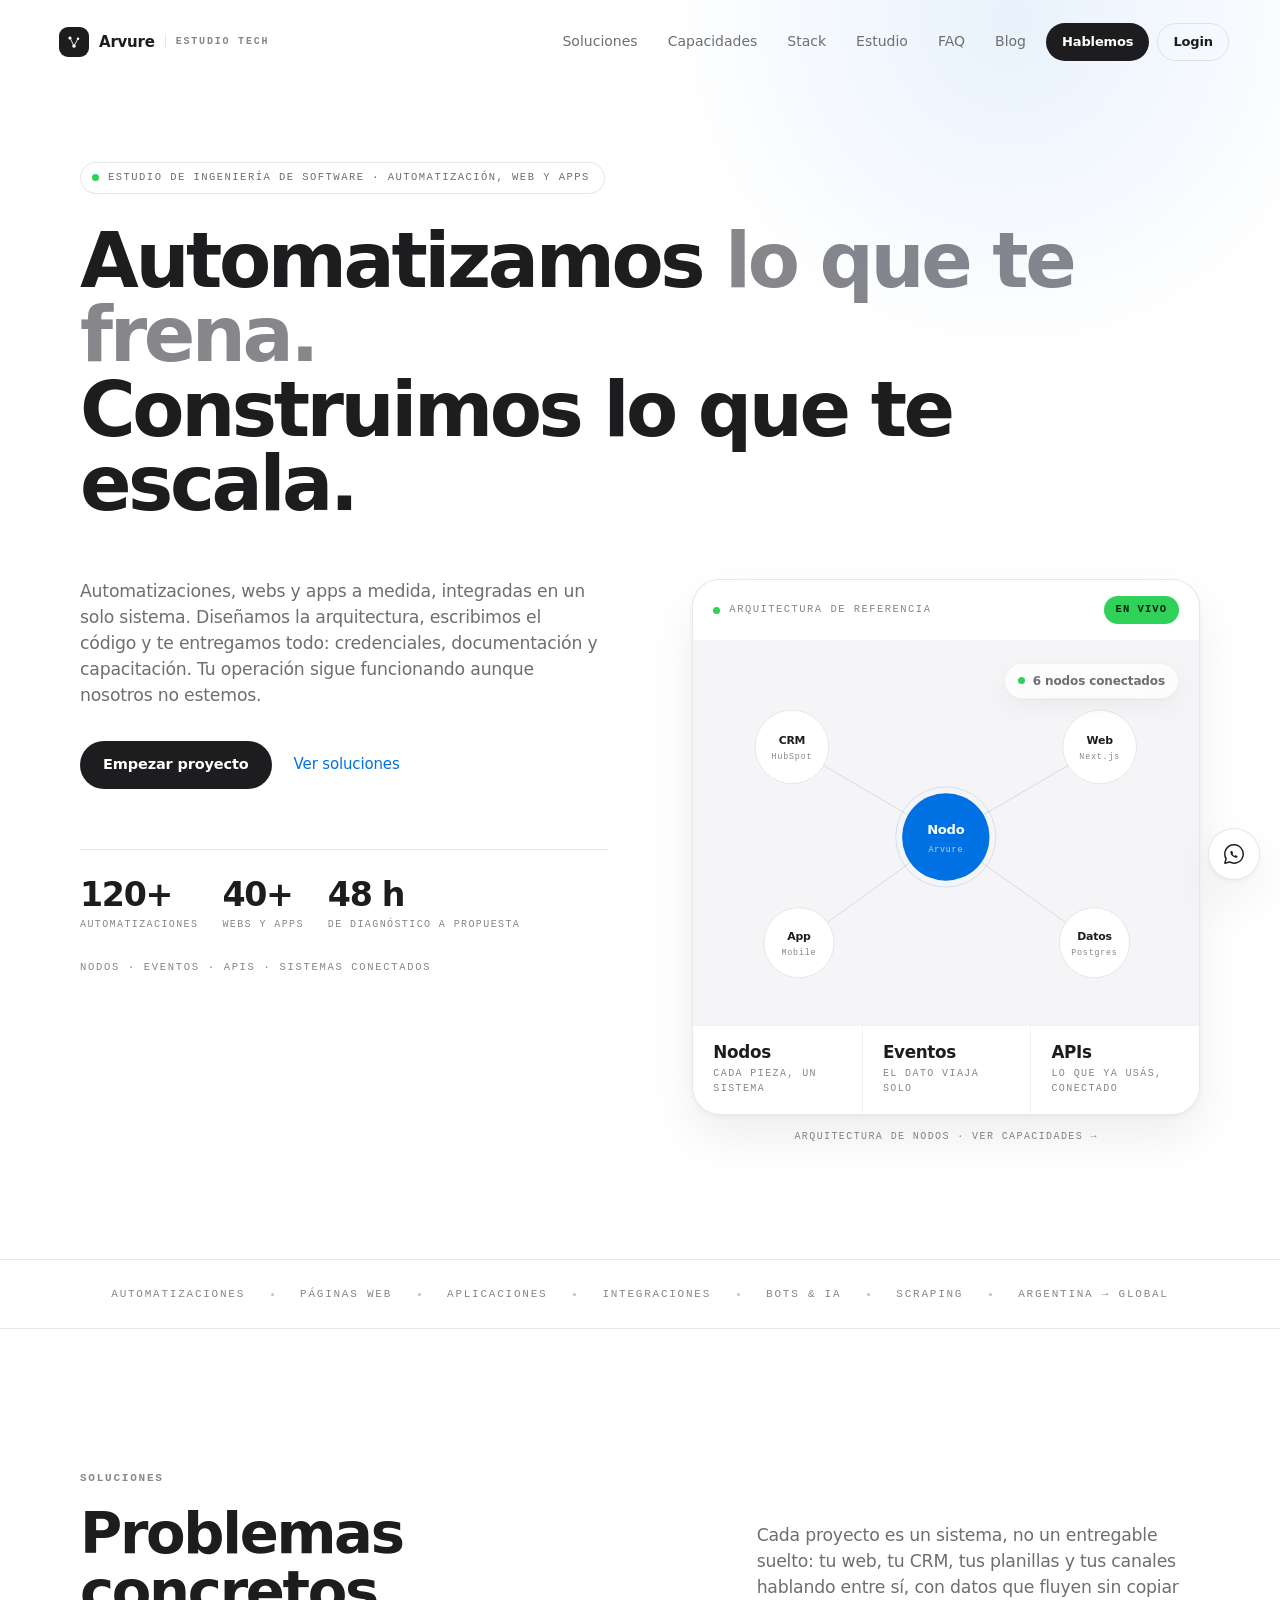
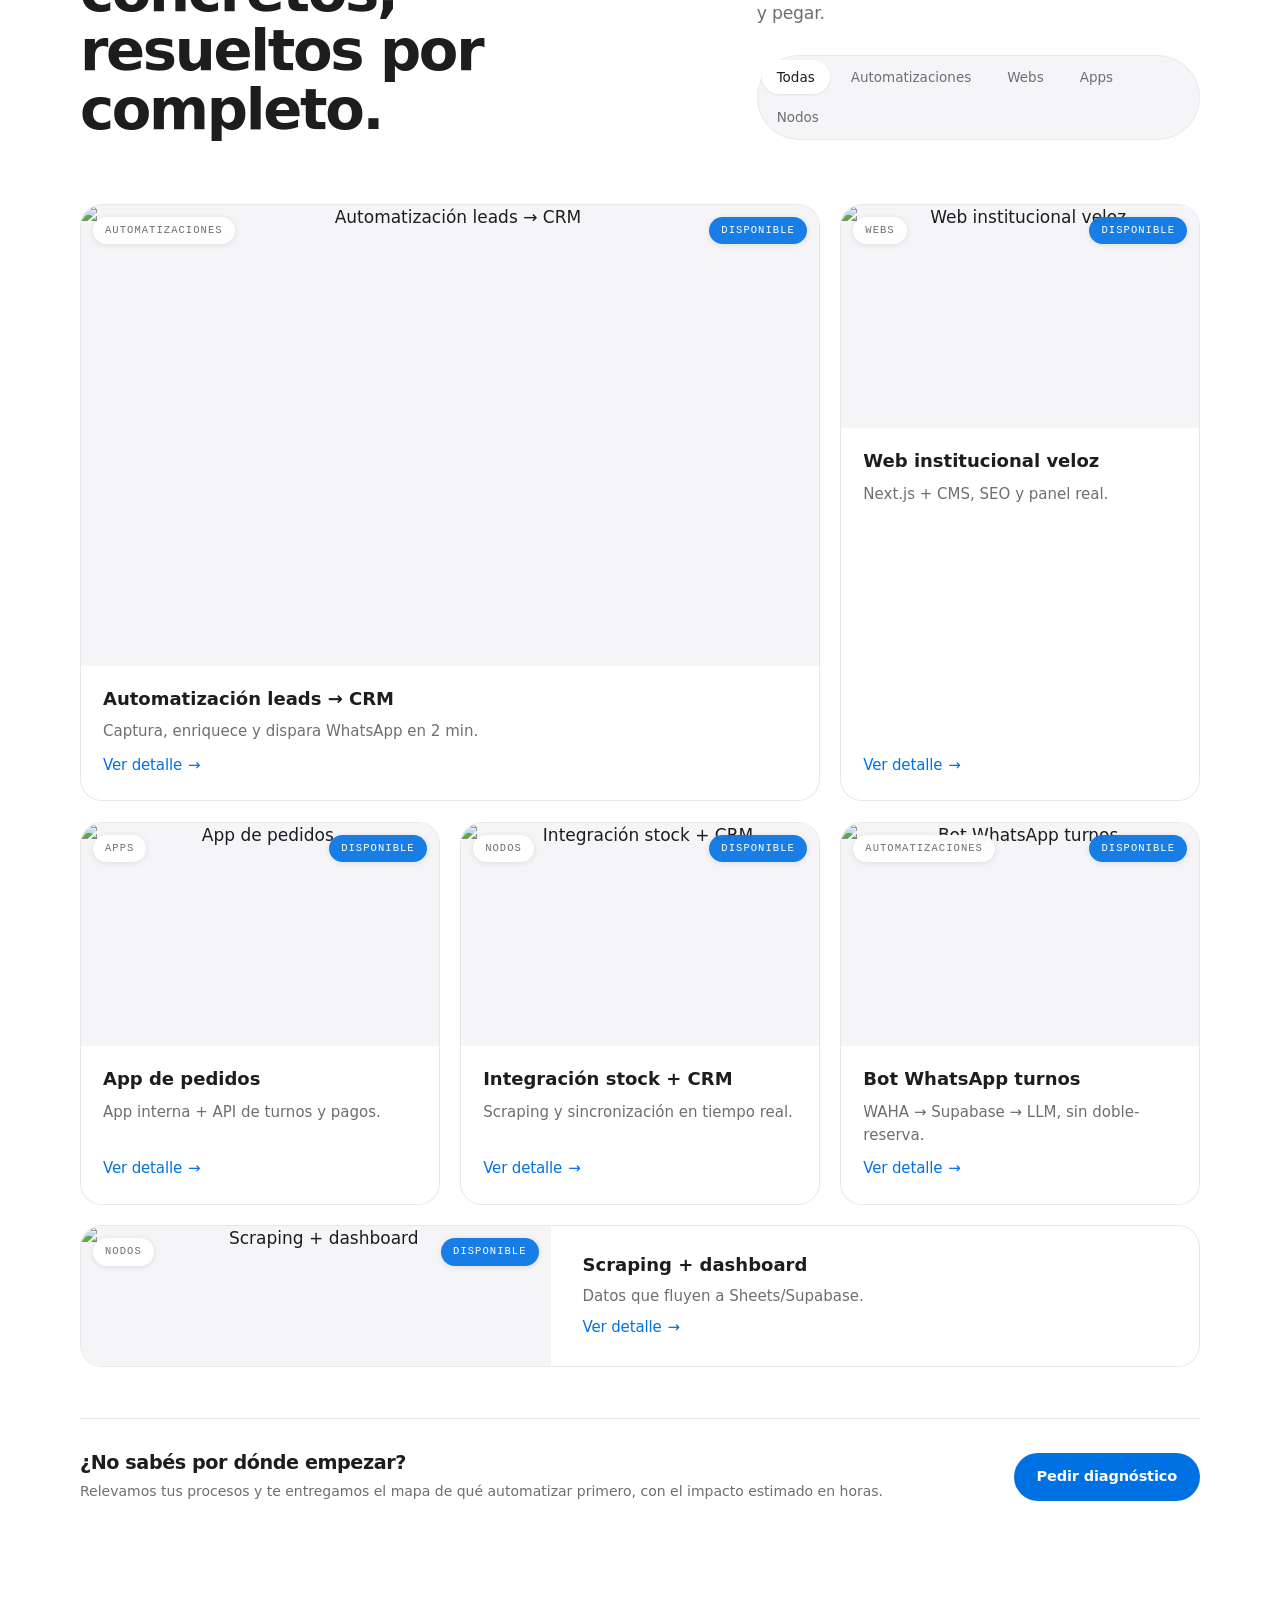
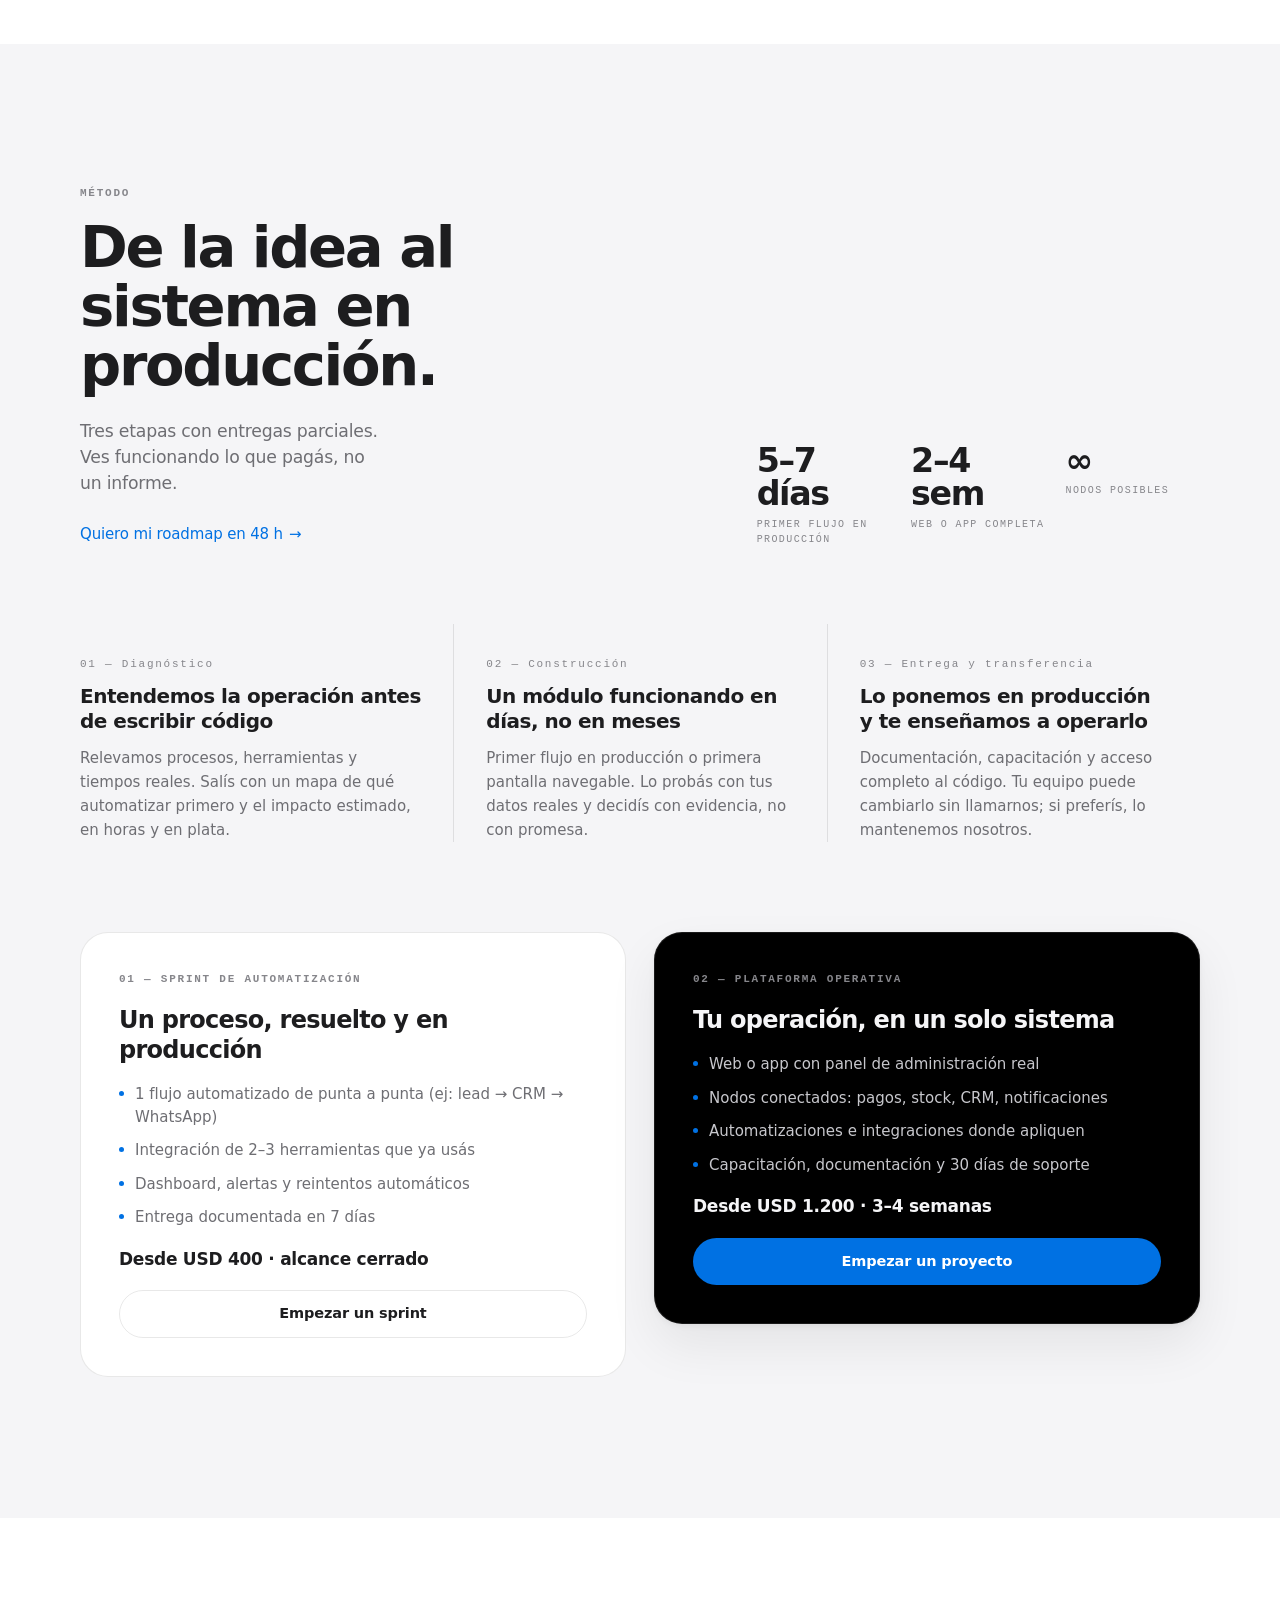
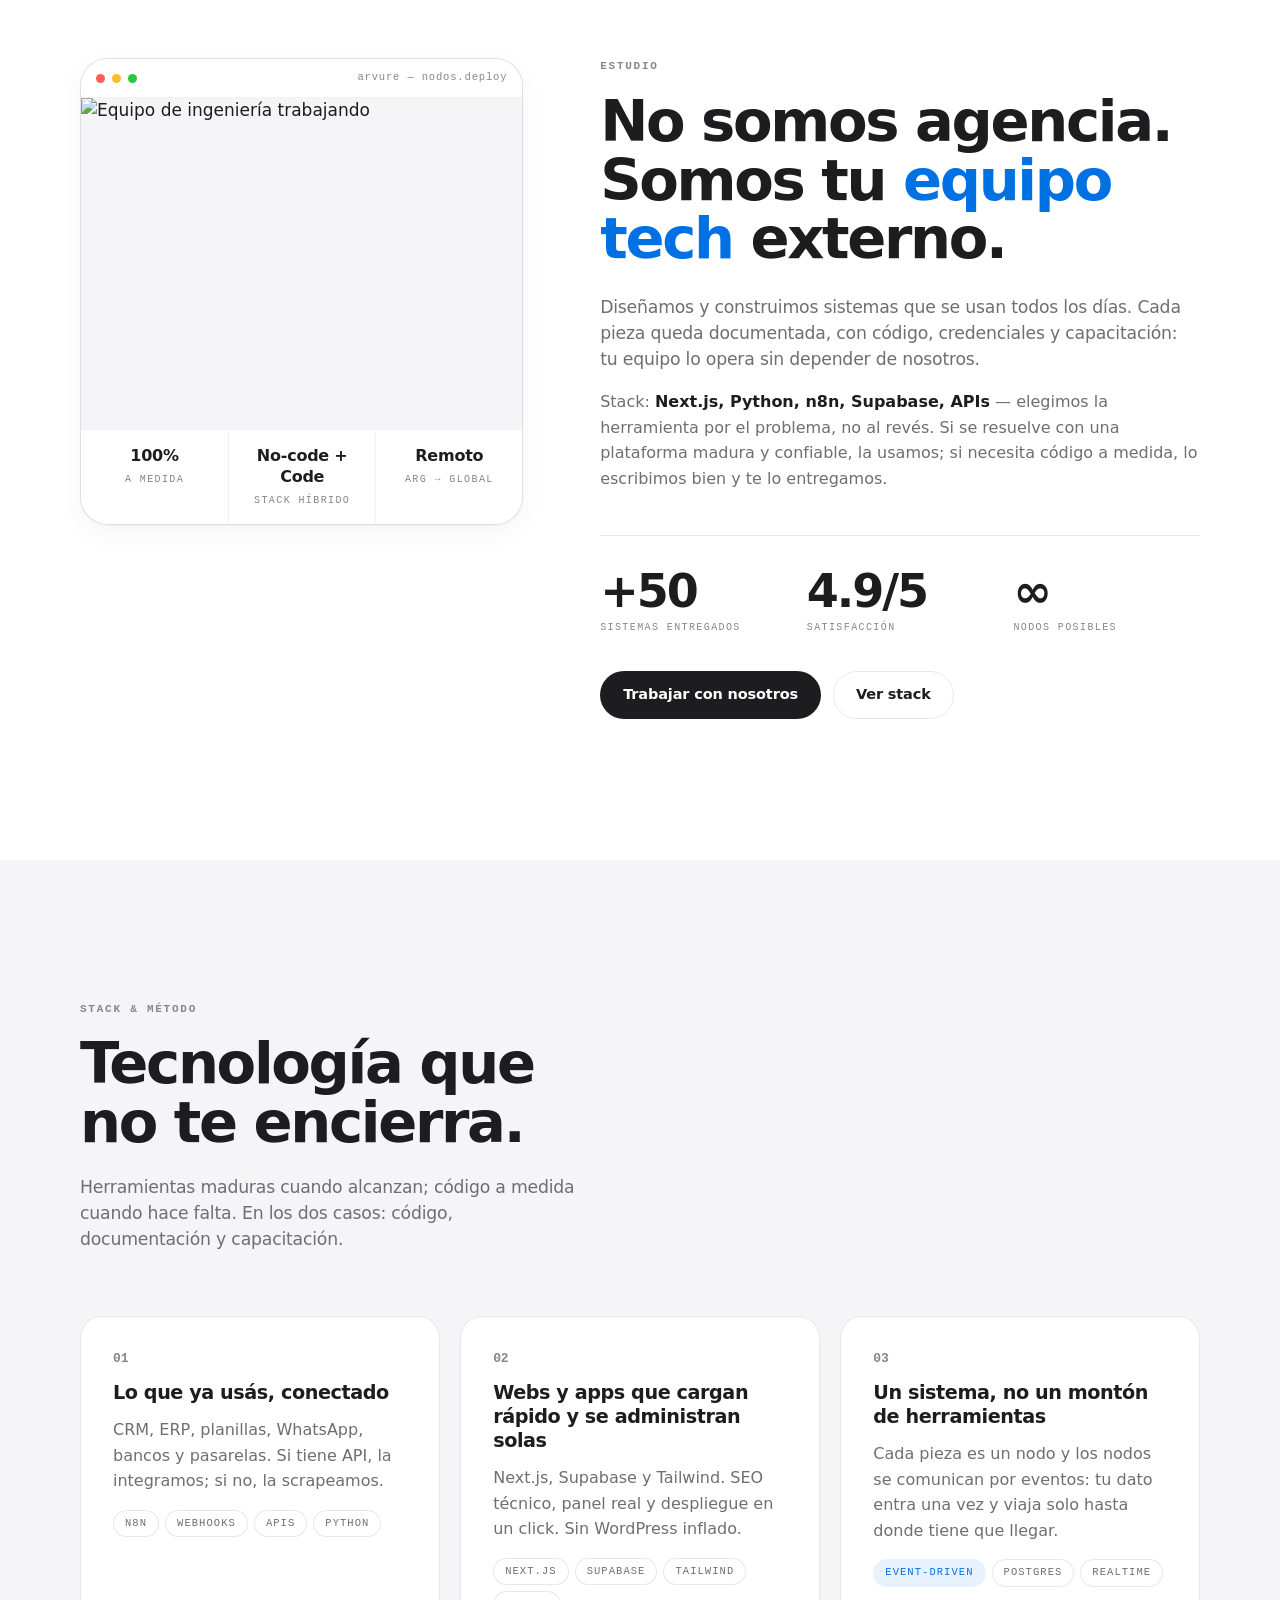
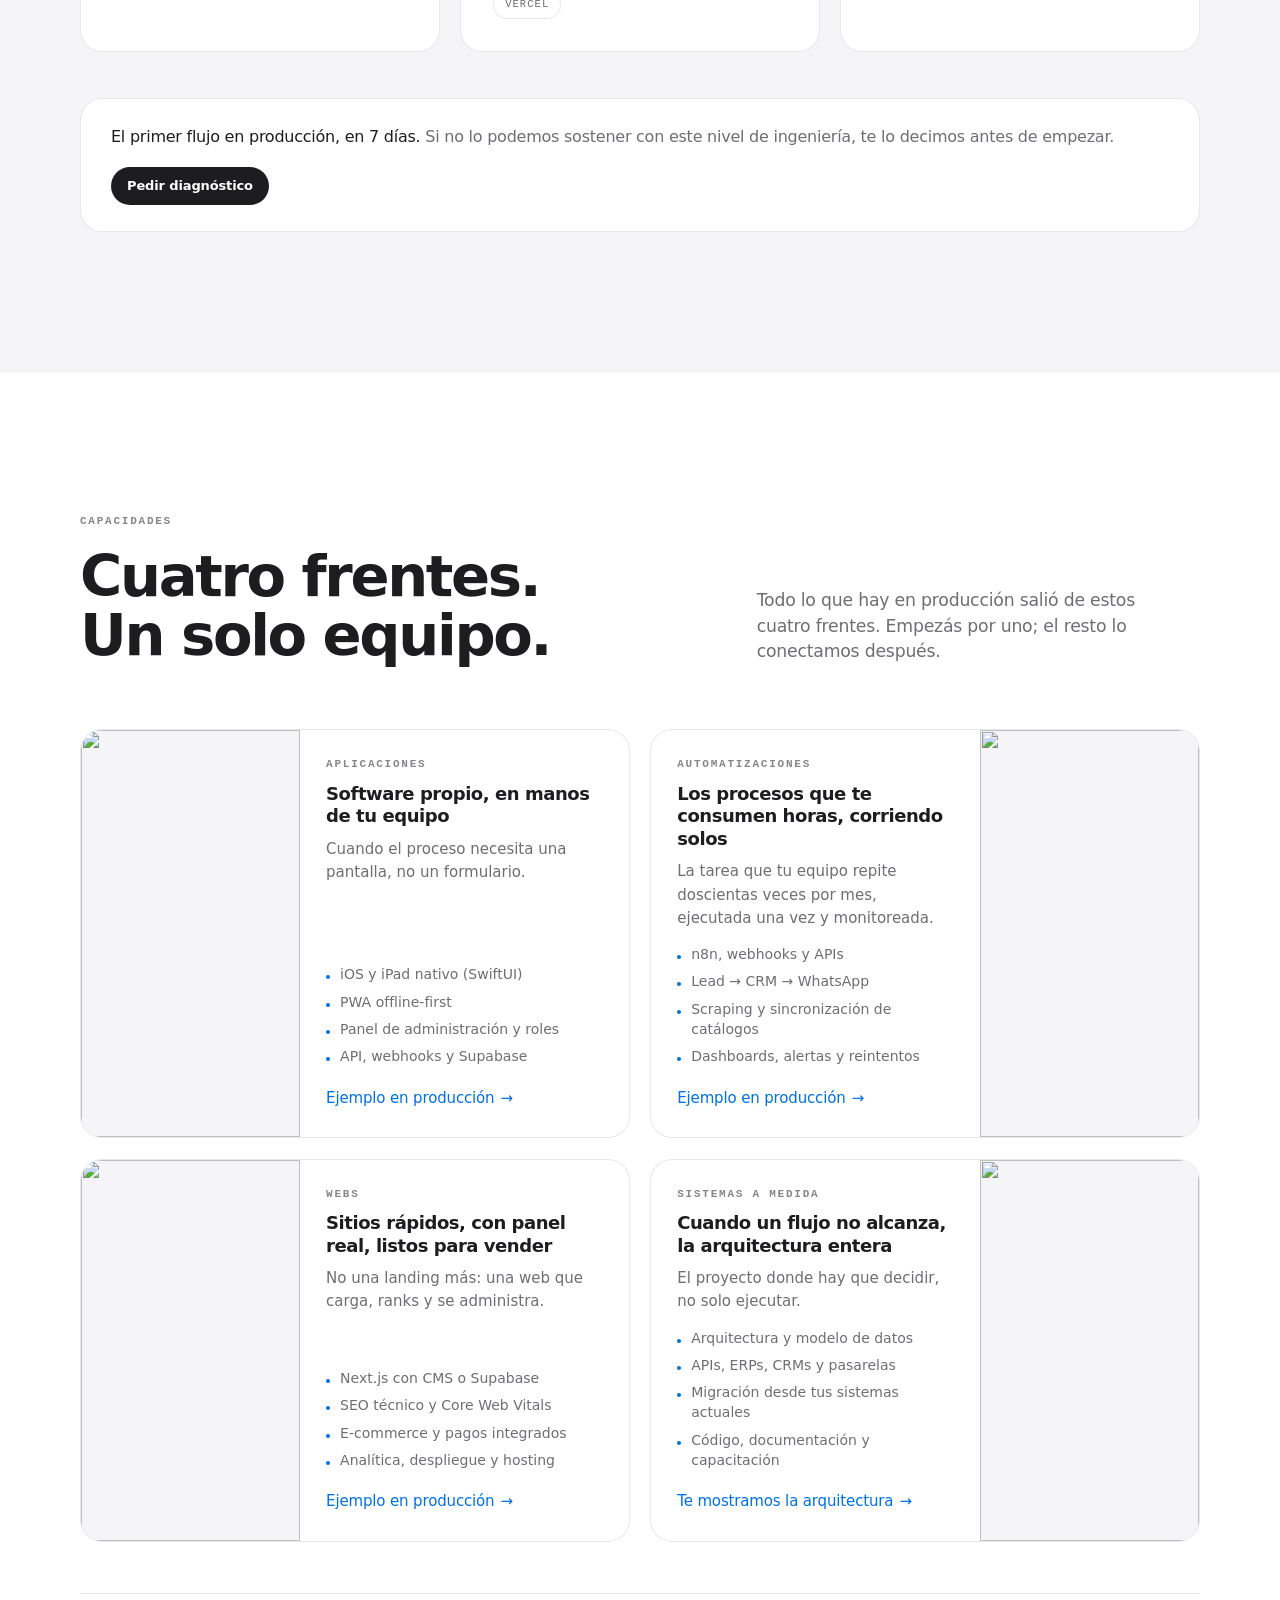
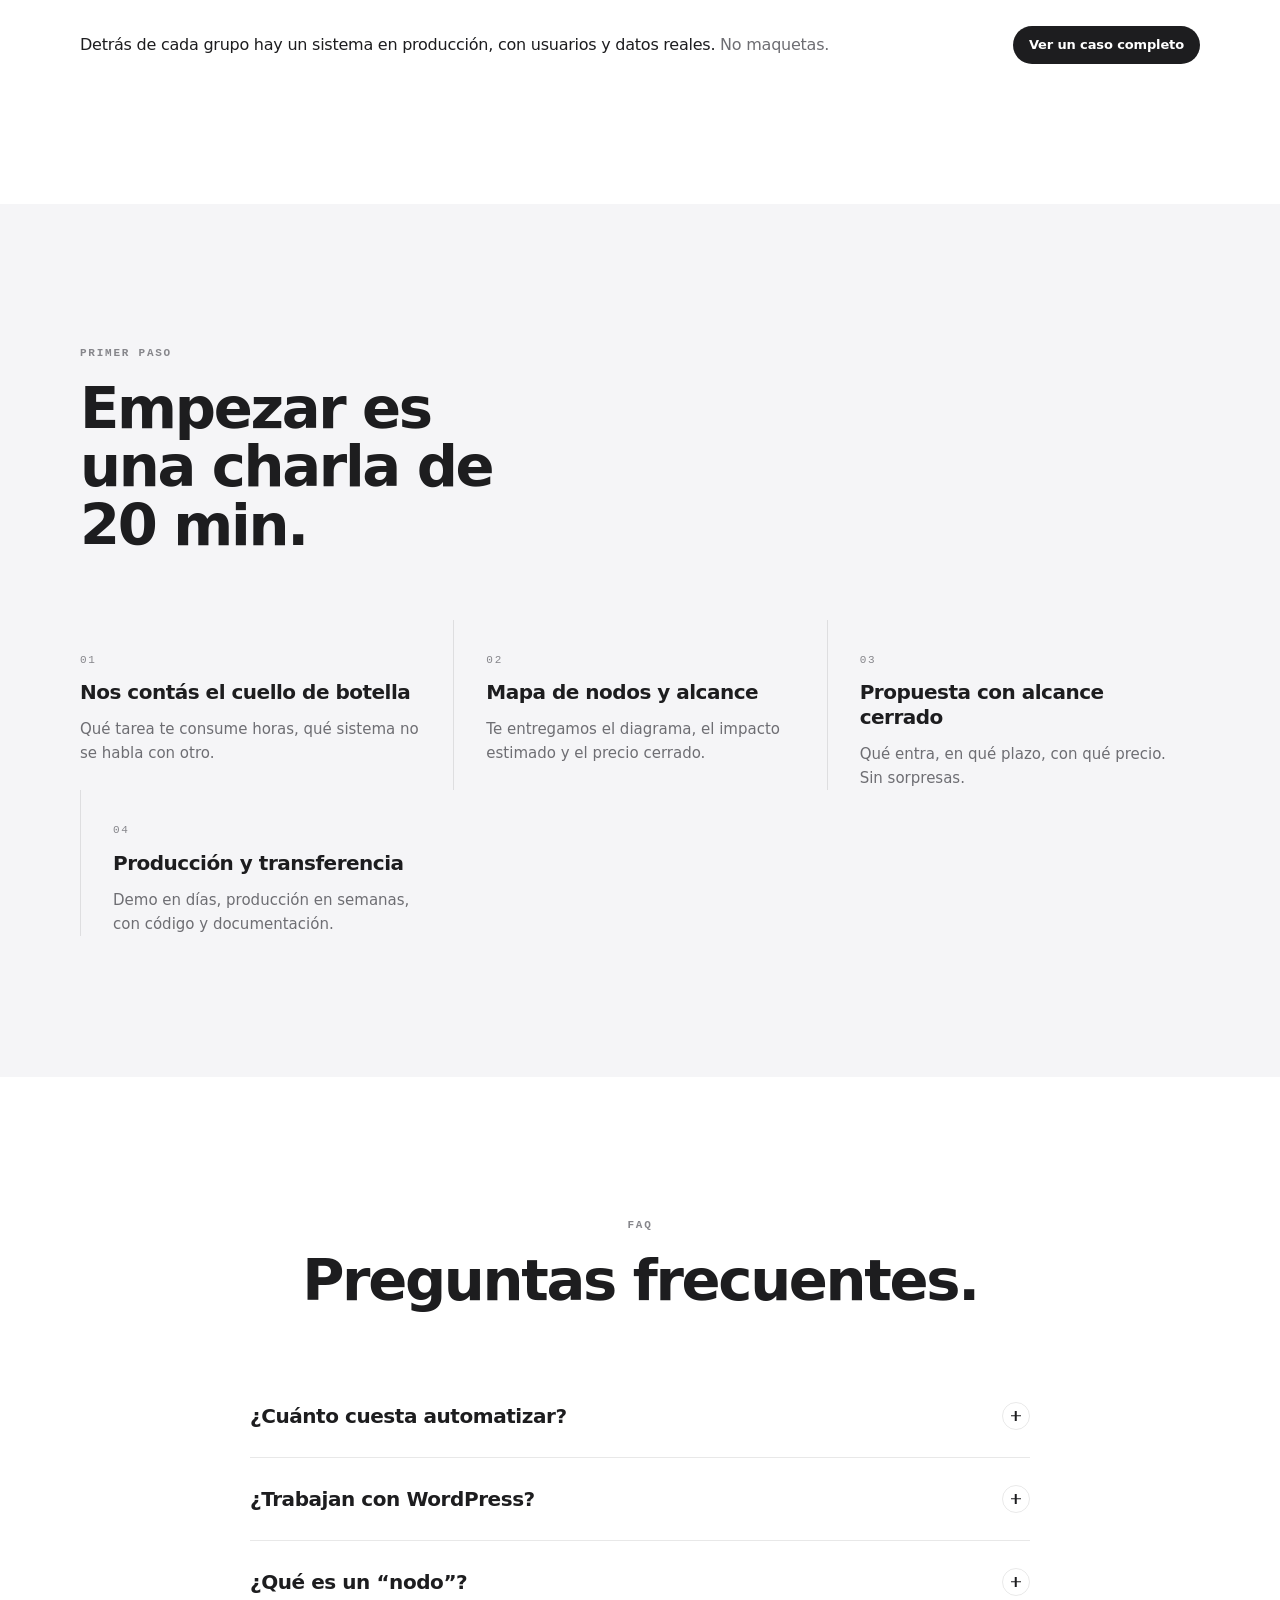
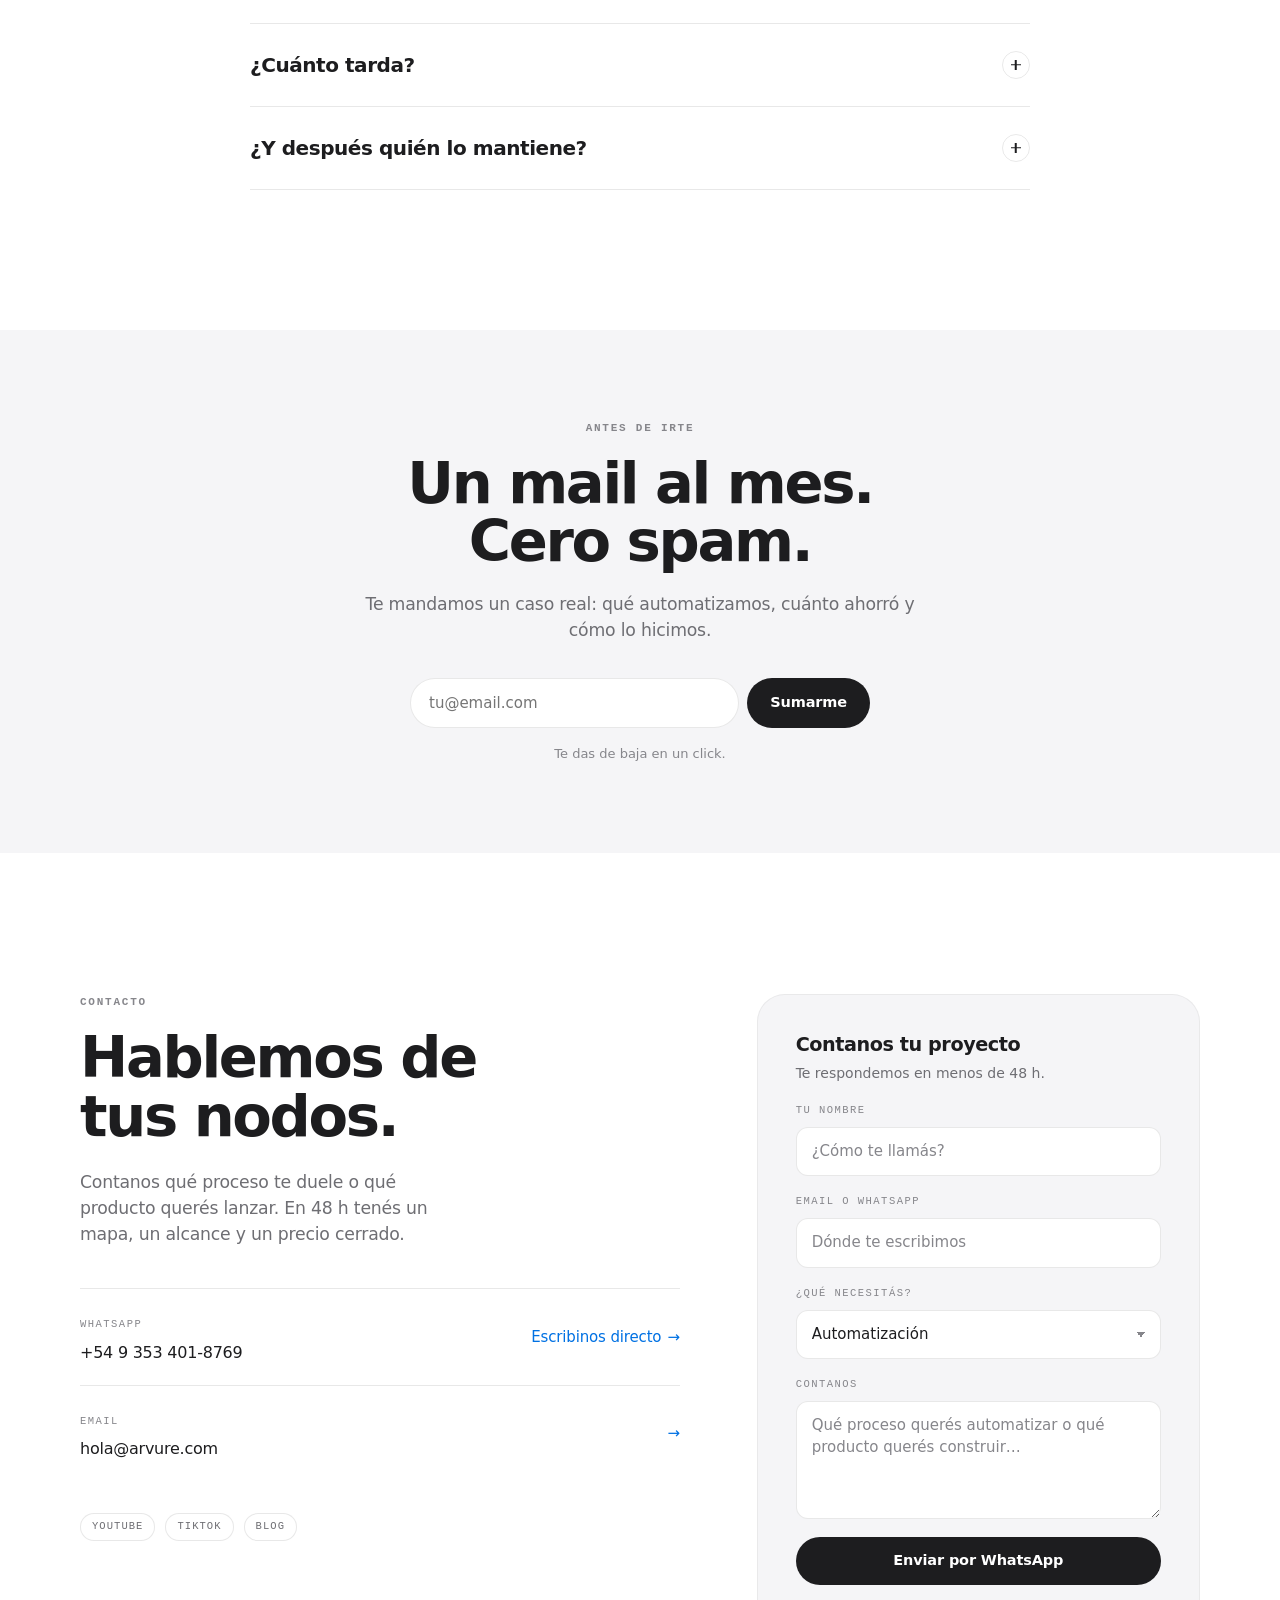
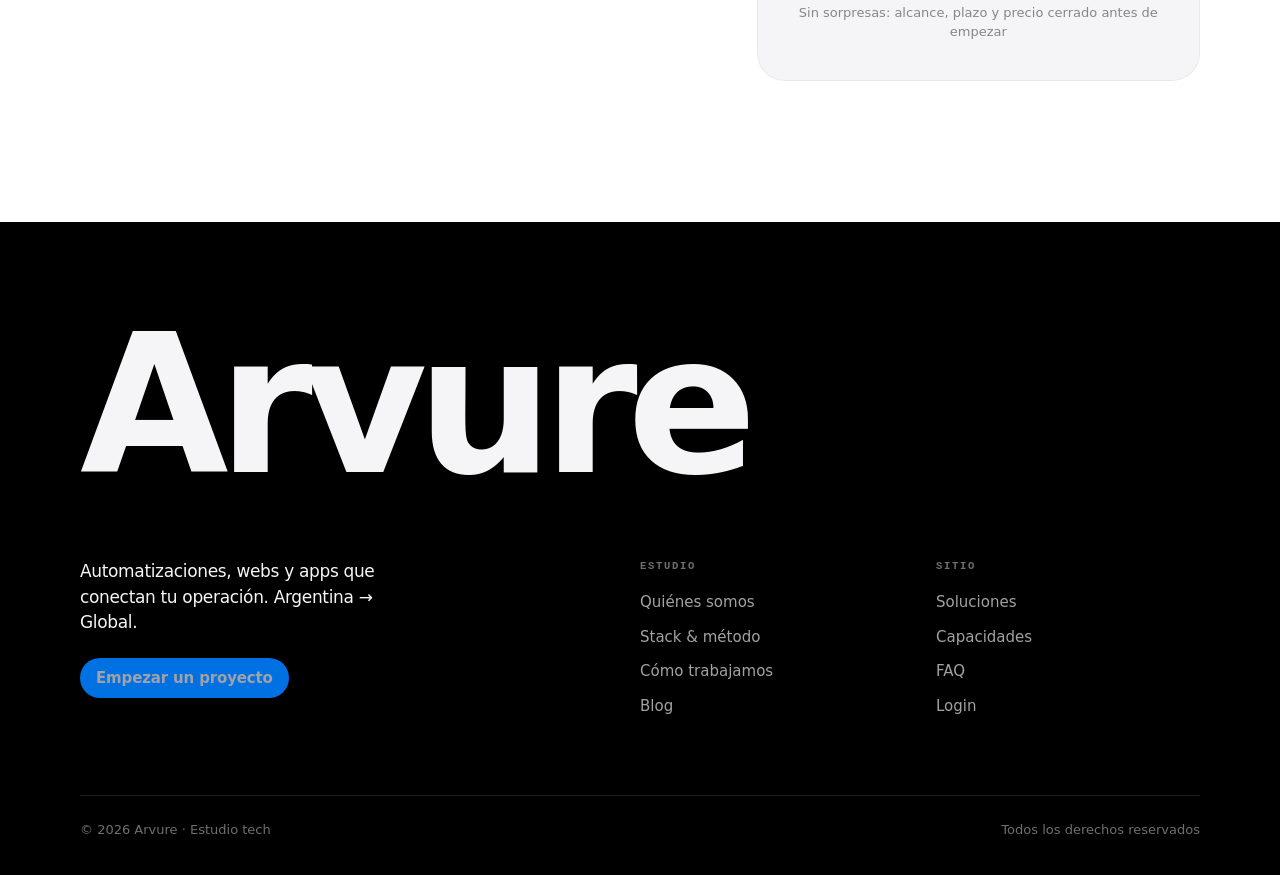
==== commit 0cf6ebc9: "feat(posicionamiento): agrupación de capacidades y copy de nivel estudio Sesión de board (BEZOS · HO" ====
--- a/index.html
+++ b/index.html
@@ -60,7 +60,7 @@
 
     <ul class="nav__links">
       <li><a href="#ideas">Soluciones</a></li>
-      <li><a href="#casos">Casos</a></li>
+      <li><a href="#casos">Capacidades</a></li>
       <li><a href="#proceso-creativo">Stack</a></li>
       <li><a href="#sobre-nos">Estudio</a></li>
       <li><a href="#faq">FAQ</a></li>
@@ -85,7 +85,7 @@
     <div>
       <p class="hero__badge" data-hero-badge>
         <span class="live-dot" aria-hidden="true"></span>
-        Estudio tech · Automatización y producto
+        Estudio de ingeniería de software · Automatización, web y apps
       </p>
 
       <h1 class="display hero__title" data-hero-titulo>
@@ -95,12 +95,12 @@
     </div>
 
     <div class="hero__grid">
-
       <div>
         <p class="lead hero__copy" data-hero-parrafo>
-          Somos el nodo que conecta tu operación. Automatizaciones, páginas web y
-          aplicaciones a medida — sin humo, sin plantillas eternas. Sistemas que se
-          hablan entre sí, datos que fluyen, procesos que dejan de depender de vos.
+          Automatizaciones, webs y apps a medida, integradas en un solo sistema.
+          Diseñamos la arquitectura, escribimos el código y te entregamos todo:
+          credenciales, documentación y capacitación. Tu operación sigue funcionando
+          aunque nosotros no estemos.
         </p>
 
         <div class="hero__cta">
@@ -120,91 +120,86 @@
             <dd class="stat__l">Webs y apps</dd>
           </div>
           <div class="stat">
-            <dt class="stat__n">24 h</dt>
-            <dd class="stat__l">Respuesta promedio</dd>
+            <dt class="stat__n">48 h</dt>
+            <dd class="stat__l">De diagnóstico a propuesta</dd>
           </div>
         </dl>
 
-        <p class="hero__ejes" data-hero-ejes>Nodos · Automatizaciones · Webs · Apps</p>
+        <p class="hero__ejes" data-hero-ejes>Nodos · Eventos · APIs · Sistemas conectados</p>
 
         <img data-hero-imagen src="" alt="" class="visually-hidden" aria-hidden="true">
       </div>
 
-    <div class="hero__panel-wrap">
-    <figure class="hero-panel">
-      <div class="hero-panel__bar">
-        <span class="live-dot" aria-hidden="true"></span>
-        <span>Sistema operativo</span>
-        <span class="chip chip--live">Live</span>
-      </div>
-
-      <div class="hero-panel__canvas">
-        <span class="glass-chip">
-          <span class="live-dot" aria-hidden="true"></span>
-          6 nodos conectados
-        </span>
-
-        <svg class="hero-graph" viewBox="0 0 560 430" role="img"
-             aria-label="Diagrama de seis nodos conectados: CRM, web, app y datos orbitando un nodo central.">
-          <!-- conexiones -->
-          <g class="link">
-            <line x1="280" y1="215" x2="104" y2="112"/>
-            <line x1="280" y1="215" x2="456" y2="112"/>
-            <line x1="280" y1="215" x2="112" y2="336"/>
-            <line x1="280" y1="215" x2="450" y2="336"/>
-          </g>
-
-          <!-- anillo de pulso del nodo central -->
-          <circle class="ring" cx="280" cy="215" r="56">
-            <animate attributeName="r" values="52;72;52" dur="3.4s" repeatCount="indefinite"/>
-            <animate attributeName="stroke-opacity" values=".24;0;.24" dur="3.4s" repeatCount="indefinite"/>
-          </circle>
-
-          <!-- nodos satélite -->
-          <g>
-            <circle class="node" cx="104" cy="112" r="42"/>
-            <text class="n-label" x="104" y="109" text-anchor="middle">CRM</text>
-            <text class="n-sub"   x="104" y="126" text-anchor="middle">HubSpot</text>
-          </g>
-          <g>
-            <circle class="node" cx="456" cy="112" r="42"/>
-            <text class="n-label" x="456" y="109" text-anchor="middle">Web</text>
-            <text class="n-sub"   x="456" y="126" text-anchor="middle">Next.js</text>
-          </g>
-          <g>
-            <circle class="node" cx="112" cy="336" r="40"/>
-            <text class="n-label" x="112" y="333" text-anchor="middle">App</text>
-            <text class="n-sub"   x="112" y="350" text-anchor="middle">Mobile</text>
-          </g>
-          <g>
-            <circle class="node" cx="450" cy="336" r="40"/>
-            <text class="n-label" x="450" y="333" text-anchor="middle">Datos</text>
-            <text class="n-sub"   x="450" y="350" text-anchor="middle">Postgres</text>
-          </g>
-
-          <!-- nodo central -->
-          <g>
-            <circle class="node--hub" cx="280" cy="215" r="50"/>
-            <text class="n-label n-label--on" x="280" y="212" text-anchor="middle" style="font-size:15px">Nodo</text>
-            <text class="n-sub n-sub--on"   x="280" y="232" text-anchor="middle">Arvure</text>
-          </g>
-        </svg>
-      </div>
-
-      <div class="hero-panel__foot">
-        <div class="stat"><span class="stat__n">32 h</span><span class="stat__l">Ahorro mensual</span></div>
-        <div class="stat"><span class="stat__n">99.9%</span><span class="stat__l">Uptime</span></div>
-        <div class="stat"><span class="stat__n">50+</span><span class="stat__l">APIs</span></div>
-      </div>
-    </figure>
-
-    <p class="hero__cap">
-      <a href="#casos" data-hero-fig>Arquitectura de nodos · Ver casos →</a>
-    </p>
-    </div>
-
-    </div>
-
+      <div class="hero__panel-wrap">
+        <figure class="hero-panel">
+          <div class="hero-panel__bar">
+            <span class="live-dot" aria-hidden="true"></span>
+            <span>Arquitectura de referencia</span>
+            <span class="chip chip--live">En vivo</span>
+          </div>
+
+          <div class="hero-panel__canvas">
+            <span class="glass-chip">
+              <span class="live-dot" aria-hidden="true"></span>
+              6 nodos conectados
+            </span>
+
+            <svg class="hero-graph" viewBox="0 0 560 430" role="img"
+                 aria-label="Diagrama de seis nodos conectados: CRM, web, app y datos orbitando un nodo central.">
+              <g class="link">
+                <line x1="280" y1="215" x2="104" y2="112"/>
+                <line x1="280" y1="215" x2="456" y2="112"/>
+                <line x1="280" y1="215" x2="112" y2="336"/>
+                <line x1="280" y1="215" x2="450" y2="336"/>
+              </g>
+
+              <circle class="ring" cx="280" cy="215" r="56">
+                <animate attributeName="r" values="52;72;52" dur="3.4s" repeatCount="indefinite"/>
+                <animate attributeName="stroke-opacity" values=".24;0;.24" dur="3.4s" repeatCount="indefinite"/>
+              </circle>
+
+              <g>
+                <circle class="node" cx="104" cy="112" r="42"/>
+                <text class="n-label" x="104" y="109" text-anchor="middle">CRM</text>
+                <text class="n-sub"   x="104" y="126" text-anchor="middle">HubSpot</text>
+              </g>
+              <g>
+                <circle class="node" cx="456" cy="112" r="42"/>
+                <text class="n-label" x="456" y="109" text-anchor="middle">Web</text>
+                <text class="n-sub"   x="456" y="126" text-anchor="middle">Next.js</text>
+              </g>
+              <g>
+                <circle class="node" cx="112" cy="336" r="40"/>
+                <text class="n-label" x="112" y="333" text-anchor="middle">App</text>
+                <text class="n-sub"   x="112" y="350" text-anchor="middle">Mobile</text>
+              </g>
+              <g>
+                <circle class="node" cx="450" cy="336" r="40"/>
+                <text class="n-label" x="450" y="333" text-anchor="middle">Datos</text>
+                <text class="n-sub"   x="450" y="350" text-anchor="middle">Postgres</text>
+              </g>
+
+              <g>
+                <circle class="node--hub" cx="280" cy="215" r="50"/>
+                <text class="n-label n-label--on" x="280" y="212" text-anchor="middle" style="font-size:15px">Nodo</text>
+                <text class="n-sub n-sub--on"   x="280" y="232" text-anchor="middle">Arvure</text>
+              </g>
+            </svg>
+          </div>
+
+          <div class="hero-panel__foot">
+            <div class="stat stat--concept"><span class="stat__n">Nodos</span><span class="stat__l">Cada pieza, un sistema</span></div>
+            <div class="stat stat--concept"><span class="stat__n">Eventos</span><span class="stat__l">El dato viaja solo</span></div>
+            <div class="stat stat--concept"><span class="stat__n">APIs</span><span class="stat__l">Lo que ya usás, conectado</span></div>
+          </div>
+        </figure>
+
+        <p class="hero__cap">
+          <a href="#casos" data-hero-fig>Arquitectura de nodos · Ver capacidades →</a>
+        </p>
+      </div>
+
+    </div>
   </div>
 </section>
 
@@ -231,13 +226,14 @@
 
     <div class="split split--wide-left" style="margin-bottom:clamp(40px,5vw,64px)">
       <div class="reveal">
-        <span class="eyebrow">Soluciones · Nodos</span>
-        <h2 class="headline" style="margin-top:18px">Tres formas de<br>escalar tu operación.</h2>
+        <span class="eyebrow">Soluciones</span>
+        <h2 class="headline" style="margin-top:18px">Problemas concretos,<br>resueltos por completo.</h2>
       </div>
       <div class="reveal" data-delay="1" style="align-self:end">
         <p class="lead">
-          No vendemos ideas sueltas. Conectamos nodos: tu web, tu CRM, tus planillas,
-          tus canales. Cada proyecto es un sistema que ahorra horas y abre crecimiento.
+          Cada proyecto es un sistema, no un entregable suelto: tu web, tu CRM, tus
+          planillas y tus canales hablando entre sí, con datos que fluyen sin copiar
+          y pegar.
         </p>
         <div class="filters" style="margin-top:28px" role="group" aria-label="Filtrar soluciones por eje">
           <button type="button" data-filtro-eje="todas" aria-pressed="true">Todas</button>
@@ -254,9 +250,9 @@
     <div class="reveal" style="margin-top:clamp(36px,4vw,56px);display:flex;flex-wrap:wrap;gap:20px;align-items:center;justify-content:space-between;padding-top:32px;border-top:1px solid var(--hairline)">
       <div>
         <h3 class="h3">¿No sabés por dónde empezar?</h3>
-        <p class="small" style="margin-top:6px">Auditamos tus procesos gratis y te devolvemos un mapa.</p>
-      </div>
-      <a href="#contacto" class="btn btn--blue">Agendar auditoría</a>
+        <p class="small" style="margin-top:6px">Relevamos tus procesos y te entregamos el mapa de qué automatizar primero, con el impacto estimado en horas.</p>
+      </div>
+      <a href="#contacto" class="btn btn--blue">Pedir diagnóstico</a>
     </div>
 
   </div>
@@ -270,11 +266,10 @@
 
     <div class="split split--wide-left" style="margin-bottom:clamp(48px,6vw,88px)">
       <div class="reveal">
-        <span class="eyebrow">Cómo trabajamos</span>
+        <span class="eyebrow">Método</span>
         <h2 class="headline" style="margin-top:18px">De la idea al<br>sistema en producción.</h2>
-        <p class="lead" style="margin-top:24px;max-width:30ch">
-          Sin cascadas eternas. Sprints de 1–2 semanas, con demos reales y nodos
-          que ya funcionan. Ves valor antes de pagar el total.
+        <p class="lead" style="margin-top:24px;max-width:32ch">
+          Tres etapas con entregas parciales. Ves funcionando lo que pagás, no un informe.
         </p>
         <a href="#contacto" class="link-inline" style="margin-top:26px">
           Quiero mi roadmap en 48 h <span class="arrow" aria-hidden="true">→</span>
@@ -282,56 +277,56 @@
       </div>
 
       <dl class="reveal" data-delay="1" style="display:grid;grid-template-columns:repeat(3,1fr);gap:20px;align-self:end">
-        <div class="stat"><dt class="stat__n">7 días</dt><dd class="stat__l">MVP automatización</dd></div>
-        <div class="stat"><dt class="stat__n">2–4 sem</dt><dd class="stat__l">Web / app</dd></div>
-        <div class="stat"><dt class="stat__n">∞</dt><dd class="stat__l">Soporte nodos</dd></div>
+        <div class="stat"><dt class="stat__n">5–7 días</dt><dd class="stat__l">Primer flujo en producción</dd></div>
+        <div class="stat"><dt class="stat__n">2–4 sem</dt><dd class="stat__l">Web o app completa</dd></div>
+        <div class="stat"><dt class="stat__n">∞</dt><dd class="stat__l">Nodos posibles</dd></div>
       </dl>
     </div>
 
     <ol class="steps reveal">
       <li class="step">
-        <span class="step__n">01 — Discovery</span>
-        <h3 class="step__t">Mapeamos tus nodos</h3>
-        <p class="step__d">Relevamos procesos, herramientas y cuellos de botella. Salís con un mapa visual de qué automatizar primero y el ROI estimado.</p>
+        <span class="step__n">01 — Diagnóstico</span>
+        <h3 class="step__t">Entendemos la operación antes de escribir código</h3>
+        <p class="step__d">Relevamos procesos, herramientas y tiempos reales. Salís con un mapa de qué automatizar primero y el impacto estimado, en horas y en plata.</p>
       </li>
       <li class="step">
-        <span class="step__n">02 — Prototipo</span>
-        <h3 class="step__t">Construimos un nodo funcional</h3>
-        <p class="step__d">Primera automatización o pantalla navegable en días. Validás sin comprometer todo el presupuesto.</p>
+        <span class="step__n">02 — Construcción</span>
+        <h3 class="step__t">Un módulo funcionando en días, no en meses</h3>
+        <p class="step__d">Primer flujo en producción o primera pantalla navegable. Lo probás con tus datos reales y decidís con evidencia, no con promesa.</p>
       </li>
       <li class="step">
-        <span class="step__n">03 — Escalado</span>
-        <h3 class="step__t">Conectamos todo el sistema</h3>
-        <p class="step__d">La red se enciende: APIs, webhooks, base de datos y front. Entrega documentada y capacitación.</p>
+        <span class="step__n">03 — Entrega y transferencia</span>
+        <h3 class="step__t">Lo ponemos en producción y te enseñamos a operarlo</h3>
+        <p class="step__d">Documentación, capacitación y acceso completo al código. Tu equipo puede cambiarlo sin llamarnos; si preferís, lo mantenemos nosotros.</p>
       </li>
     </ol>
 
     <div class="split" style="margin-top:clamp(56px,7vw,96px);gap:clamp(20px,2.4vw,28px)">
 
       <article class="plan reveal">
-        <span class="eyebrow">Starter · Automatización</span>
-        <h3 class="h3" style="font-size:1.5rem;letter-spacing:-.03em">Un proceso, cero fricción</h3>
+        <span class="eyebrow">01 — Sprint de automatización</span>
+        <h3 class="h3" style="font-size:1.5rem;letter-spacing:-.03em">Un proceso, resuelto y en producción</h3>
         <ul class="plan__list">
-          <li>1 flujo automatizado (ej: leads → CRM → WhatsApp)</li>
-          <li>Integración de 2–3 herramientas</li>
-          <li>Dashboard + alertas</li>
-          <li>Entrega en 7 días</li>
+          <li>1 flujo automatizado de punta a punta (ej: lead → CRM → WhatsApp)</li>
+          <li>Integración de 2–3 herramientas que ya usás</li>
+          <li>Dashboard, alertas y reintentos automáticos</li>
+          <li>Entrega documentada en 7 días</li>
         </ul>
-        <p class="plan__price">Desde USD 400 · una vez</p>
-        <a href="#contacto" class="btn btn--ghost">Cotizar</a>
+        <p class="plan__price">Desde USD 400 · alcance cerrado</p>
+        <a href="#contacto" class="btn btn--ghost">Empezar un sprint</a>
       </article>
 
       <article class="plan plan--dark reveal" data-delay="1">
-        <span class="eyebrow">Sistema completo · Web + nodos</span>
-        <h3 class="h3" style="font-size:1.5rem;letter-spacing:-.03em">Tu operación en un solo lugar</h3>
+        <span class="eyebrow">02 — Plataforma operativa</span>
+        <h3 class="h3" style="font-size:1.5rem;letter-spacing:-.03em">Tu operación, en un solo sistema</h3>
         <ul class="plan__list">
-          <li>Web / app + panel de administración</li>
-          <li>Nodos: pagos, stock, CRM, notificaciones</li>
-          <li>Automatizaciones y scraping si aplica</li>
-          <li>Soporte por 30 días incluido</li>
+          <li>Web o app con panel de administración real</li>
+          <li>Nodos conectados: pagos, stock, CRM, notificaciones</li>
+          <li>Automatizaciones e integraciones donde apliquen</li>
+          <li>Capacitación, documentación y 30 días de soporte</li>
         </ul>
         <p class="plan__price">Desde USD 1.200 · 3–4 semanas</p>
-        <a href="#contacto" class="btn btn--blue">Empezar ahora</a>
+        <a href="#contacto" class="btn btn--blue">Empezar un proyecto</a>
       </article>
 
     </div>
@@ -347,7 +342,7 @@
     <figure class="media reveal">
       <div class="media-bar" aria-hidden="true"><i></i><i></i><i></i><span>arvure — nodos.deploy</span></div>
       <img src="https://images.unsplash.com/photo-1522071820081-009f0129c71c?q=80&w=1200&auto=format&fit=crop"
-           alt="Equipo tech trabajando" loading="lazy" width="1200" height="900">
+           alt="Equipo de ingeniería trabajando" loading="lazy" width="1200" height="900">
       <div class="media-foot">
         <div><span class="h4">100%</span><span class="stat__l">A medida</span></div>
         <div><span class="h4">No-code + Code</span><span class="stat__l">Stack híbrido</span></div>
@@ -362,18 +357,19 @@
         Somos tu <span class="accent">equipo tech</span> externo.
       </h2>
       <p class="lead" style="margin-top:26px">
-        Diseñamos y codeamos sistemas que se usan todos los días. Sin plantillas que se
-        rompen al segundo cambio. Cada nodo está pensado para que tu equipo lo opere
-        sin depender de nosotros.
+        Diseñamos y construimos sistemas que se usan todos los días. Cada pieza queda
+        documentada, con código, credenciales y capacitación: tu equipo lo opera sin
+        depender de nosotros.
       </p>
       <p class="body" style="margin-top:16px">
-        Stack híbrido: <strong class="strong">Next.js, Python, n8n, Supabase, APIs</strong> —
-        elegimos la herramienta por el problema, no al revés. Si se puede resolver sin
-        código, mejor. Si necesita código, lo hacemos bien.
+        Stack: <strong class="strong">Next.js, Python, n8n, Supabase, APIs</strong> —
+        elegimos la herramienta por el problema, no al revés. Si se resuelve con una
+        plataforma madura y confiable, la usamos; si necesita código a medida, lo
+        escribimos bien y te lo entregamos.
       </p>
 
       <dl style="margin-top:44px;padding-top:32px;border-top:1px solid var(--hairline);display:grid;grid-template-columns:repeat(3,1fr);gap:20px">
-        <div class="stat"><dt class="figure-n">+50</dt><dd class="stat__l">Proyectos</dd></div>
+        <div class="stat"><dt class="figure-n">+50</dt><dd class="stat__l">Sistemas entregados</dd></div>
         <div class="stat"><dt class="figure-n">4.9/5</dt><dd class="stat__l">Satisfacción</dd></div>
         <div class="stat"><dt class="figure-n">∞</dt><dd class="stat__l">Nodos posibles</dd></div>
       </dl>
@@ -393,37 +389,38 @@
 <section class="band band--alt bay" id="proceso-creativo">
   <div class="shell">
 
-    <div style="max-width:44ch;margin-bottom:clamp(44px,5vw,72px)" class="reveal">
+    <div style="max-width:46ch;margin-bottom:clamp(44px,5vw,72px)" class="reveal">
       <span class="eyebrow">Stack &amp; método</span>
       <h2 class="headline" style="margin-top:18px">Tecnología que<br>no te encierra.</h2>
       <p class="lead" style="margin-top:22px">
-        Elegimos piezas que podés mantener, escalar y entender. Nada de cajas negras.
+        Herramientas maduras cuando alcanzan; código a medida cuando hace falta.
+        En los dos casos: código, documentación y capacitación.
       </p>
     </div>
 
     <div class="bento bento--three">
       <article class="tile reveal">
         <span class="tile__n">01</span>
-        <h3 class="h3">n8n · Zapier · Python · APIs</h3>
-        <p class="body">Conectamos lo que ya usás. Sheets, WhatsApp, CRMs, ERPs, bancos. Si tiene API, lo integramos. Si no, lo scrapeamos.</p>
+        <h3 class="h3">Lo que ya usás, conectado</h3>
+        <p class="body">CRM, ERP, planillas, WhatsApp, bancos y pasarelas. Si tiene API, la integramos; si no, la scrapeamos.</p>
         <div class="card__tags">
-          <span class="chip">n8n</span><span class="chip">Python</span><span class="chip">Webhooks</span>
+          <span class="chip">n8n</span><span class="chip">Webhooks</span><span class="chip">APIs</span><span class="chip">Python</span>
         </div>
       </article>
 
       <article class="tile reveal" data-delay="1">
         <span class="tile__n">02</span>
-        <h3 class="h3">Next.js · Supabase · Tailwind</h3>
-        <p class="body">Webs rápidas, SEO-ready, con panel de administración real. No WordPress inflado. Código limpio que podés escalar mañana.</p>
+        <h3 class="h3">Webs y apps que cargan rápido y se administran solas</h3>
+        <p class="body">Next.js, Supabase y Tailwind. SEO técnico, panel real y despliegue en un click. Sin WordPress inflado.</p>
         <div class="card__tags">
-          <span class="chip">Next.js</span><span class="chip">Supabase</span><span class="chip">Vercel</span>
+          <span class="chip">Next.js</span><span class="chip">Supabase</span><span class="chip">Tailwind</span><span class="chip">Vercel</span>
         </div>
       </article>
 
       <article class="tile reveal" data-delay="2">
         <span class="tile__n">03</span>
-        <h3 class="h3">El sistema que se habla</h3>
-        <p class="body">Cada pieza es un nodo. Se comunican por eventos, no por copiar y pegar. Tu dato entra una vez y viaja solo.</p>
+        <h3 class="h3">Un sistema, no un montón de herramientas</h3>
+        <p class="body">Cada pieza es un nodo y los nodos se comunican por eventos: tu dato entra una vez y viaja solo hasta donde tiene que llegar.</p>
         <div class="card__tags">
           <span class="chip chip--blue">Event-driven</span><span class="chip">Postgres</span><span class="chip">Realtime</span>
         </div>
@@ -432,10 +429,10 @@
 
     <div class="reveal" style="margin-top:clamp(32px,3.6vw,48px);padding:26px 30px;border-radius:var(--r-lg);border:1px solid var(--hairline);background:var(--surface);display:flex;flex-wrap:wrap;gap:18px;align-items:center;justify-content:space-between">
       <p style="font-size:1rem;letter-spacing:-.015em">
-        ¿Tenés un proceso manual que odiás?
-        <span class="ink-2">Lo automatizamos en 7 días o te decimos que no se puede.</span>
+        El primer flujo en producción, en 7 días.
+        <span class="ink-2">Si no lo podemos sostener con este nivel de ingeniería, te lo decimos antes de empezar.</span>
       </p>
-      <a href="#contacto" class="btn btn--ink btn--sm">Auditar mi proceso</a>
+      <a href="#contacto" class="btn btn--ink btn--sm">Pedir diagnóstico</a>
     </div>
 
   </div>
@@ -449,138 +446,97 @@
 
     <div class="split split--wide-left" style="margin-bottom:clamp(40px,5vw,64px)">
       <div class="reveal">
-        <span class="eyebrow">Casos de éxito</span>
-        <h2 class="headline" style="margin-top:18px">Nodos que ya<br>están en producción.</h2>
+        <span class="eyebrow">Capacidades</span>
+        <h2 class="headline" style="margin-top:18px">Cuatro frentes.<br>Un solo equipo.</h2>
       </div>
       <p class="lead reveal" data-delay="1" style="align-self:end">
-        Todo lo que ves acá se shippeó desde Arvure. No son mocks: son sistemas reales,
-        con usuarios, datos y pagos. Si funciona acá, funciona para vos.
+        Todo lo que hay en producción salió de estos cuatro frentes. Empezás por uno;
+        el resto lo conectamos después.
       </p>
     </div>
 
-    <div class="bento bento--cases">
-
-      <article class="card card--hover reveal">
+    <div class="bento bento--caps">
+
+      <article class="card card--hover cap reveal">
         <div class="card__media">
-          <img src="https://images.unsplash.com/photo-1556742049-0cfed4f6a45d?q=80&w=1200&auto=format&fit=crop" alt="App-Super" loading="lazy" width="1200" height="750">
-          <div class="card__badges">
-            <span class="chip">App · Comparador</span>
-            <span class="chip chip--solid">Villa María</span>
-          </div>
+          <img src="https://images.unsplash.com/photo-1551650975-87deedd944c3?q=80&w=900&auto=format&fit=crop" alt="" loading="lazy" width="900" height="700">
         </div>
         <div class="card__body">
-          <h3 class="card__title">App-Super</h3>
-          <p class="card__desc">Comparador de precios y Nutri-Score para supermercados locales. Ranking en tiempo real.</p>
-          <div class="card__tags">
-            <span class="chip">Python</span><span class="chip">Scraping</span><span class="chip">Nutri-Score</span>
-          </div>
-          <a href="https://app-super-delta.vercel.app" target="_blank" rel="noopener" class="link-inline" style="margin-top:auto;padding-top:8px">Ver web <span class="arrow" aria-hidden="true">→</span></a>
+          <span class="eyebrow">Aplicaciones</span>
+          <h3 class="card__title">Software propio, en manos de tu equipo</h3>
+          <p class="card__desc">Cuando el proceso necesita una pantalla, no un formulario.</p>
+          <ul class="cap__list">
+            <li>iOS y iPad nativo (SwiftUI)</li>
+            <li>PWA offline-first</li>
+            <li>Panel de administración y roles</li>
+            <li>API, webhooks y Supabase</li>
+          </ul>
+          <a href="https://treetonemusic.online" target="_blank" rel="noopener" class="link-inline" style="margin-top:auto;padding-top:10px">Ejemplo en producción <span class="arrow" aria-hidden="true">→</span></a>
         </div>
       </article>
 
-      <article class="card card--hover reveal" data-delay="1">
-        <div class="card__media card__media--tall">
-          <img src="https://images.unsplash.com/photo-1506126613408-eca07ce68773?q=80&w=800&auto=format&fit=crop" alt="App Clases Yoga" loading="lazy" width="800" height="1000">
-          <div class="card__badges">
-            <span class="chip">iPadOS · Nativa</span>
-          </div>
+      <article class="card card--hover cap reveal" data-delay="1">
+        <div class="card__media">
+          <img src="https://images.unsplash.com/photo-1551288049-bebda4e38f71?q=80&w=900&auto=format&fit=crop" alt="" loading="lazy" width="900" height="700">
         </div>
         <div class="card__body">
-          <h3 class="card__title">Yoga Class Organizer</h3>
-          <p class="card__desc">App para profesoras: planificar y dictar clases. Poses, plantillas y modo en vivo.</p>
-          <div class="card__tags"><span class="chip">SwiftUI</span><span class="chip">iPadOS</span></div>
+          <span class="eyebrow">Automatizaciones</span>
+          <h3 class="card__title">Los procesos que te consumen horas, corriendo solos</h3>
+          <p class="card__desc">La tarea que tu equipo repite doscientas veces por mes, ejecutada una vez y monitoreada.</p>
+          <ul class="cap__list">
+            <li>n8n, webhooks y APIs</li>
+            <li>Lead → CRM → WhatsApp</li>
+            <li>Scraping y sincronización de catálogos</li>
+            <li>Dashboards, alertas y reintentos</li>
+          </ul>
+          <a href="https://app-super-delta.vercel.app" target="_blank" rel="noopener" class="link-inline" style="margin-top:auto;padding-top:10px">Ejemplo en producción <span class="arrow" aria-hidden="true">→</span></a>
         </div>
       </article>
 
-      <article class="card card--hover reveal" data-delay="2">
+      <article class="card card--hover cap reveal" data-delay="2">
         <div class="card__media">
-          <img src="https://images.unsplash.com/photo-1576091160399-112ba8d25d1d?q=80&w=800&auto=format&fit=crop" alt="Les Tournesols" loading="lazy" width="800" height="500">
-          <div class="card__badges">
-            <span class="chip">Automatización · Salud</span>
-            <span class="chip chip--live">Live</span>
-          </div>
+          <img src="https://images.unsplash.com/photo-1460925895917-afdab827c52f?q=80&w=900&auto=format&fit=crop" alt="" loading="lazy" width="900" height="700">
         </div>
         <div class="card__body">
-          <h3 class="card__title">Les Tournesols · ePhysio</h3>
-          <p class="card__desc">Agenda y turnos para centro de salud. Bot de WhatsApp y calendario sincronizado sin doble reserva.</p>
-          <div class="card__tags"><span class="chip chip--solid">WAHA</span><span class="chip">Supabase</span></div>
+          <span class="eyebrow">Webs</span>
+          <h3 class="card__title">Sitios rápidos, con panel real, listos para vender</h3>
+          <p class="card__desc">No una landing más: una web que carga, ranks y se administra.</p>
+          <ul class="cap__list">
+            <li>Next.js con CMS o Supabase</li>
+            <li>SEO técnico y Core Web Vitals</li>
+            <li>E-commerce y pagos integrados</li>
+            <li>Analítica, despliegue y hosting</li>
+          </ul>
+          <a href="https://www.jcmachado.com" target="_blank" rel="noopener" class="link-inline" style="margin-top:auto;padding-top:10px">Ejemplo en producción <span class="arrow" aria-hidden="true">→</span></a>
         </div>
       </article>
 
-      <article class="card card--hover reveal">
+      <article class="card card--hover cap reveal" data-delay="3">
         <div class="card__media">
-          <img src="https://images.unsplash.com/photo-1559757148-5c350d0d3c56?q=80&w=800&auto=format&fit=crop" alt="Biodescodificación" loading="lazy" width="800" height="500">
-          <div class="card__badges"><span class="chip">Offline · PWA</span></div>
+          <img src="https://images.unsplash.com/photo-1553877522-43269d4ea984?q=80&w=900&auto=format&fit=crop" alt="" loading="lazy" width="900" height="700">
         </div>
         <div class="card__body">
-          <h3 class="card__title">Biodescodificación</h3>
-          <p class="card__desc">App offline para consultas. Diccionario interactivo para usar en atención.</p>
-          <div class="card__tags"><span class="chip">Offline-first</span></div>
+          <span class="eyebrow">Sistemas a medida</span>
+          <h3 class="card__title">Cuando un flujo no alcanza, la arquitectura entera</h3>
+          <p class="card__desc">El proyecto donde hay que decidir, no solo ejecutar.</p>
+          <ul class="cap__list">
+            <li>Arquitectura y modelo de datos</li>
+            <li>APIs, ERPs, CRMs y pasarelas</li>
+            <li>Migración desde tus sistemas actuales</li>
+            <li>Código, documentación y capacitación</li>
+          </ul>
+          <a href="#contacto" class="link-inline" style="margin-top:auto;padding-top:10px">Te mostramos la arquitectura <span class="arrow" aria-hidden="true">→</span></a>
         </div>
       </article>
 
-      <article class="card card--hover reveal" data-delay="1">
-        <div class="card__media">
-          <img src="https://images.unsplash.com/photo-1516321497487-e288fb19713f?q=80&w=800&auto=format&fit=crop" alt="Tutor IA" loading="lazy" width="800" height="500">
-          <div class="card__badges"><span class="chip">IA pedagógica</span></div>
-        </div>
-        <div class="card__body">
-          <h3 class="card__title">Tutor IA</h3>
-          <p class="card__desc">Tutor que acompaña a diario: práctica, repaso y feedback guiado. Motor pedagógico propio.</p>
-          <div class="card__tags"><span class="chip">BKT</span><span class="chip">FSRS</span></div>
-        </div>
-      </article>
-
-      <article class="card card--hover reveal" data-delay="2">
-        <div class="card__media">
-          <img src="https://images.unsplash.com/photo-1460661419201-fd4cecdf8a8b?q=80&w=800&auto=format&fit=crop" alt="jcmachado.com" loading="lazy" width="800" height="500">
-          <div class="card__badges">
-            <span class="chip">Ecommerce · Arte</span>
-            <span class="chip chip--blue">50+ obras</span>
-          </div>
-        </div>
-        <div class="card__body">
-          <h3 class="card__title">jcmachado.com</h3>
-          <p class="card__desc">Tienda de arte: originales, prints y encargos. Pagos y envíos integrados.</p>
-          <div class="card__tags"><span class="chip">Ecommerce</span><span class="chip">QR cert</span></div>
-          <a href="https://www.jcmachado.com" target="_blank" rel="noopener" class="link-inline" style="margin-top:auto;padding-top:8px">Ver web <span class="arrow" aria-hidden="true">→</span></a>
-        </div>
-      </article>
-
-      <article class="card card--hover reveal">
-        <div class="card__media">
-          <img src="https://images.unsplash.com/photo-1577083165633-14ebcdb0f658?q=80&w=800&auto=format&fit=crop" alt="Deriva Galería Nómada" loading="lazy" width="800" height="500">
-          <div class="card__badges"><span class="chip">Galería nómada</span></div>
-        </div>
-        <div class="card__body">
-          <h3 class="card__title">Deriva</h3>
-          <p class="card__desc">Galería itinerante vinculada a la tienda. Obras fuera del taller, sin sede fija.</p>
-          <div class="card__tags"><span class="chip">Itinerante</span></div>
-          <a href="https://www.jcmachado.com/deriva/" target="_blank" rel="noopener" class="link-inline" style="margin-top:auto;padding-top:8px">Ver galería <span class="arrow" aria-hidden="true">→</span></a>
-        </div>
-      </article>
-
-      <article class="card card--hover reveal" data-delay="1">
-        <div class="card__media">
-          <img src="https://images.unsplash.com/photo-1511671782779-c97d3d27a1d4?q=80&w=800&auto=format&fit=crop" alt="TreeTone Music" loading="lazy" width="800" height="500">
-          <div class="card__badges"><span class="chip">Colab · Música</span></div>
-        </div>
-        <div class="card__body">
-          <h3 class="card__title">TreeTone Music</h3>
-          <p class="card__desc">Escuela de música online 1:1 en vivo. Clases y portales para alumnos y profes.</p>
-          <div class="card__tags"><span class="chip">Clases vivo</span></div>
-          <a href="https://treetonemusic.online" target="_blank" rel="noopener" class="link-inline" style="margin-top:auto;padding-top:8px">Ver web <span class="arrow" aria-hidden="true">→</span></a>
-        </div>
-      </article>
-
-    </div>
-
-    <div class="reveal" style="margin-top:clamp(36px,4vw,56px);padding-top:32px;border-top:1px solid var(--hairline);display:flex;flex-wrap:wrap;gap:18px;align-items:center;justify-content:space-between">
+    </div>
+
+    <div class="reveal" style="margin-top:clamp(36px,4vw,56px);padding-top:32px;border-top:1px solid var(--hairline);display:flex;flex-wrap:wrap;gap:20px;align-items:center;justify-content:space-between">
       <p style="font-size:1rem;letter-spacing:-.015em">
-        Cada uno empezó como una idea.
-        <span class="ink-2">Hoy es un sistema que opera solo.</span>
+        Detrás de cada grupo hay un sistema en producción, con usuarios y datos reales.
+        <span class="ink-2">No maquetas.</span>
       </p>
-      <a href="#contacto" class="btn btn--ink btn--sm">Quiero mi caso acá</a>
+      <a href="#contacto" class="btn btn--ink btn--sm">Ver un caso completo</a>
     </div>
 
   </div>
@@ -591,7 +547,7 @@
      ══════════════════════════════════════════════════════════════════════ -->
 <section class="band band--alt bay" id="primer-paso">
   <div class="shell">
-    <div style="max-width:40ch;margin-bottom:clamp(44px,5vw,72px)" class="reveal">
+    <div style="max-width:42ch;margin-bottom:clamp(44px,5vw,72px)" class="reveal">
       <span class="eyebrow">Primer paso</span>
       <h2 class="headline" style="margin-top:18px">Empezar es<br>una charla de 20 min.</h2>
     </div>
@@ -599,23 +555,23 @@
     <ol class="steps reveal">
       <li class="step">
         <span class="step__n">01</span>
-        <h3 class="step__t">Nos contás el cuello</h3>
+        <h3 class="step__t">Nos contás el cuello de botella</h3>
         <p class="step__d">Qué tarea te consume horas, qué sistema no se habla con otro.</p>
       </li>
       <li class="step">
         <span class="step__n">02</span>
-        <h3 class="step__t">Mapa de nodos</h3>
-        <p class="step__d">Te devolvemos un diagrama y el ROI estimado. Sin costo.</p>
+        <h3 class="step__t">Mapa de nodos y alcance</h3>
+        <p class="step__d">Te entregamos el diagrama, el impacto estimado y el precio cerrado.</p>
       </li>
       <li class="step">
         <span class="step__n">03</span>
-        <h3 class="step__t">Propuesta cerrada</h3>
-        <p class="step__d">Alcance, tiempo y precio fijo. Sin sorpresas.</p>
+        <h3 class="step__t">Propuesta con alcance cerrado</h3>
+        <p class="step__d">Qué entra, en qué plazo, con qué precio. Sin sorpresas.</p>
       </li>
       <li class="step">
         <span class="step__n">04</span>
-        <h3 class="step__t">Shippeamos</h3>
-        <p class="step__d">Demo en días, producción en semanas. Con documentación.</p>
+        <h3 class="step__t">Producción y transferencia</h3>
+        <p class="step__d">Demo en días, producción en semanas, con código y documentación.</p>
       </li>
     </ol>
   </div>
@@ -634,11 +590,11 @@
     <div class="faq reveal">
       <details>
         <summary>¿Cuánto cuesta automatizar? <span class="faq__sign" aria-hidden="true"></span></summary>
-        <p class="faq__a">Depende del flujo. Una automatización simple (ej: form → CRM → mail) desde USD 400. Un sistema con múltiples nodos desde USD 1.200. Siempre precio cerrado tras el discovery.</p>
+        <p class="faq__a">El precio se cierra contra alcance, no contra horas. Un flujo automatizado en producción: desde USD 400. Una plataforma completa (web, panel y nodos conectados): desde USD 1.200. El monto exacto se define en el diagnóstico, contra entregables y plazo.</p>
       </details>
       <details>
-        <summary>¿Hacen páginas web con WordPress? <span class="faq__sign" aria-hidden="true"></span></summary>
-        <p class="faq__a">No. Construimos con Next.js y un CMS moderno (o Supabase). Más rápido, más seguro y escalable. Si necesitás WordPress por algún motivo, te lo decimos honestamente.</p>
+        <summary>¿Trabajan con WordPress? <span class="faq__sign" aria-hidden="true"></span></summary>
+        <p class="faq__a">Solo si el proyecto lo justifica. Por defecto construimos con Next.js y un CMS moderno (o Supabase): más rápido, más seguro y escalable. Si tu equipo necesita WordPress por una razón concreta, lo evaluamos sin problema.</p>
       </details>
       <details>
         <summary>¿Qué es un “nodo”? <span class="faq__sign" aria-hidden="true"></span></summary>
@@ -646,11 +602,11 @@
       </details>
       <details>
         <summary>¿Cuánto tarda? <span class="faq__sign" aria-hidden="true"></span></summary>
-        <p class="faq__a">Automatización: 5–7 días. Landing + automatizaciones: 2 semanas. Web o app con panel: 3–4 semanas. Siempre con entregas parciales.</p>
+        <p class="faq__a">Automatización: 5–7 días hasta producción. Web o app con panel: 3–4 semanas. Siempre con entregas parciales: ves funcionando lo que pagás.</p>
       </details>
       <details>
         <summary>¿Y después quién lo mantiene? <span class="faq__sign" aria-hidden="true"></span></summary>
-        <p class="faq__a">Te entregamos documentación, video y capacitación. Podés operarlo vos o dejarnos el mantenimiento mensual (desde USD 120/mes, sin permanencia).</p>
+        <p class="faq__a">Te entregamos el código, la documentación y la capacitación: sos dueño del sistema y podés operarlo sin llamarnos. Si preferís, lo mantenemos nosotros. La continuidad se cotiza según la carga operativa real, sin permanencia.</p>
       </details>
     </div>
   </div>
@@ -688,7 +644,7 @@
       <h2 class="headline" style="margin-top:18px">Hablemos de<br>tus nodos.</h2>
       <p class="lead" style="margin-top:24px;max-width:34ch">
         Contanos qué proceso te duele o qué producto querés lanzar.
-        En 24 h tenés un mapa y una propuesta.
+        En 48 h tenés un mapa, un alcance y un precio cerrado.
       </p>
 
       <div style="margin-top:40px">
@@ -697,7 +653,7 @@
             <span class="contact-row__k">WhatsApp</span>
             <span class="contact-row__v" style="display:block;margin-top:6px">+54 9 353 401-8769</span>
           </span>
-          <span class="link-inline" style="font-size:.9375rem">Respuesta en el día <span class="arrow" aria-hidden="true">→</span></span>
+          <span class="link-inline" style="font-size:.9375rem">Escribinos directo <span class="arrow" aria-hidden="true">→</span></span>
         </a>
         <a class="contact-row" href="mailto:hola@arvure.com">
           <span>
@@ -718,7 +674,7 @@
     <form class="form-panel reveal" data-delay="1" data-encargo style="display:flex;flex-direction:column;gap:18px">
       <div>
         <h3 class="h3">Contanos tu proyecto</h3>
-        <p class="small" style="margin-top:6px">Te respondemos en menos de 24 h.</p>
+        <p class="small" style="margin-top:6px">Te respondemos en menos de 48 h.</p>
       </div>
 
       <div class="field">
@@ -748,7 +704,7 @@
       </div>
 
       <button type="submit" class="btn btn--ink" style="width:100%">Enviar por WhatsApp</button>
-      <p style="text-align:center;font-size:.8125rem;color:var(--ink-3)">Sin compromiso · Propuesta en 48 h</p>
+      <p style="text-align:center;font-size:.8125rem;color:var(--ink-3)">Sin sorpresas: alcance, plazo y precio cerrado antes de empezar</p>
     </form>
 
   </div>
@@ -786,7 +742,7 @@
         <h4>Sitio</h4>
         <ul>
           <li><a href="#ideas">Soluciones</a></li>
-          <li><a href="#casos">Casos</a></li>
+          <li><a href="#casos">Capacidades</a></li>
           <li><a href="#faq">FAQ</a></li>
           <li><a href="login.html">Login</a></li>
         </ul>
@@ -872,7 +828,6 @@
           <button type="button" data-abrir-idea="${esc(i.id)}" style="border:0;background:none;padding:0;text-align:left;font:inherit;color:inherit;cursor:pointer">${esc(i.titulo)}</button>
         </h3>
         <p class="card__desc">${esc(i.descripcion)}</p>
-        <p class="small" style="font-weight:550;color:var(--ink)">${esc(i.precio || '')}</p>
         <button type="button" data-abrir-idea="${esc(i.id)}" class="link-inline" style="border:0;background:none;padding:0;cursor:pointer;margin-top:auto">Ver detalle <span class="arrow" aria-hidden="true">→</span></button>
       </div>
     </article>`).join('') || '<p class="body" style="grid-column:1/-1;text-align:center">Sin soluciones en este filtro.</p>';
@@ -892,6 +847,7 @@
   document.getElementById('dialogo-descripcion').textContent = idea.detalle || idea.descripcion;
   const estado = document.getElementById('dialogo-estado');
   estado.textContent = (idea.estado === 'vendida' ? 'En producción' : 'Disponible') + (idea.precio ? ' · ' + idea.precio : '');
+  estado.style.color = idea.estado === 'vendida' ? 'var(--ink-3)' : 'var(--ink)';
   dialogo.showModal();
 }
 
--- a/styles.css
+++ b/styles.css
@@ -1245,3 +1245,60 @@
   .plan--dark .btn--blue { background: #0071e3; color: #ffffff; }
   .plan--dark .btn--blue:hover { background: #0077ed; }
 }
+
+/* ---------------------------------------------------------------------------
+   20 · CAPACIDADES — bento editorial con media alternada
+   --------------------------------------------------------------------------- */
+@media (min-width: 860px) {
+  .bento.bento--caps { grid-template-columns: repeat(2, 1fr); }
+  .bento.bento--caps > * { grid-column: span 1; }
+}
+
+.bento--caps .card { flex-direction: row; }
+.bento--caps .card__media { flex: 0 0 40%; }
+.bento--caps .card__media img { height: 100%; aspect-ratio: auto; min-height: 260px; }
+.bento--caps .card__body { padding: 26px 26px 28px; }
+.bento--caps .cap__title { font-size: 1.15rem; }
+
+@media (min-width: 860px) {
+  .bento--caps .cap:nth-child(even) { flex-direction: row-reverse; }
+  .bento--caps .cap:nth-child(even) .card__body { padding-right: 30px; }
+}
+
+@media (max-width: 640px) {
+  .bento--caps .card { flex-direction: column; }
+  .bento--caps .card__media { flex: none; }
+  .bento--caps .card__media img { aspect-ratio: 16 / 10; min-height: 0; height: auto; }
+}
+
+/* Lista de specs de cada capacidad */
+.cap__list {
+  display: flex;
+  flex-direction: column;
+  gap: 7px;
+  margin-top: 4px;
+  font-size: .875rem;
+  line-height: 1.45;
+  color: var(--ink-2);
+}
+.cap__list li {
+  display: flex;
+  gap: 10px;
+  align-items: baseline;
+}
+.cap__list li::before {
+  content: "";
+  flex: none;
+  width: 4px;
+  height: 4px;
+  margin-top: .55em;
+  border-radius: 50%;
+  background: var(--accent);
+}
+
+/* Stats conceptuales del panel del hero (sin números inventados) */
+.stat--concept .stat__n {
+  font-size: 1.05rem;
+  letter-spacing: -.02em;
+  font-weight: 600;
+}
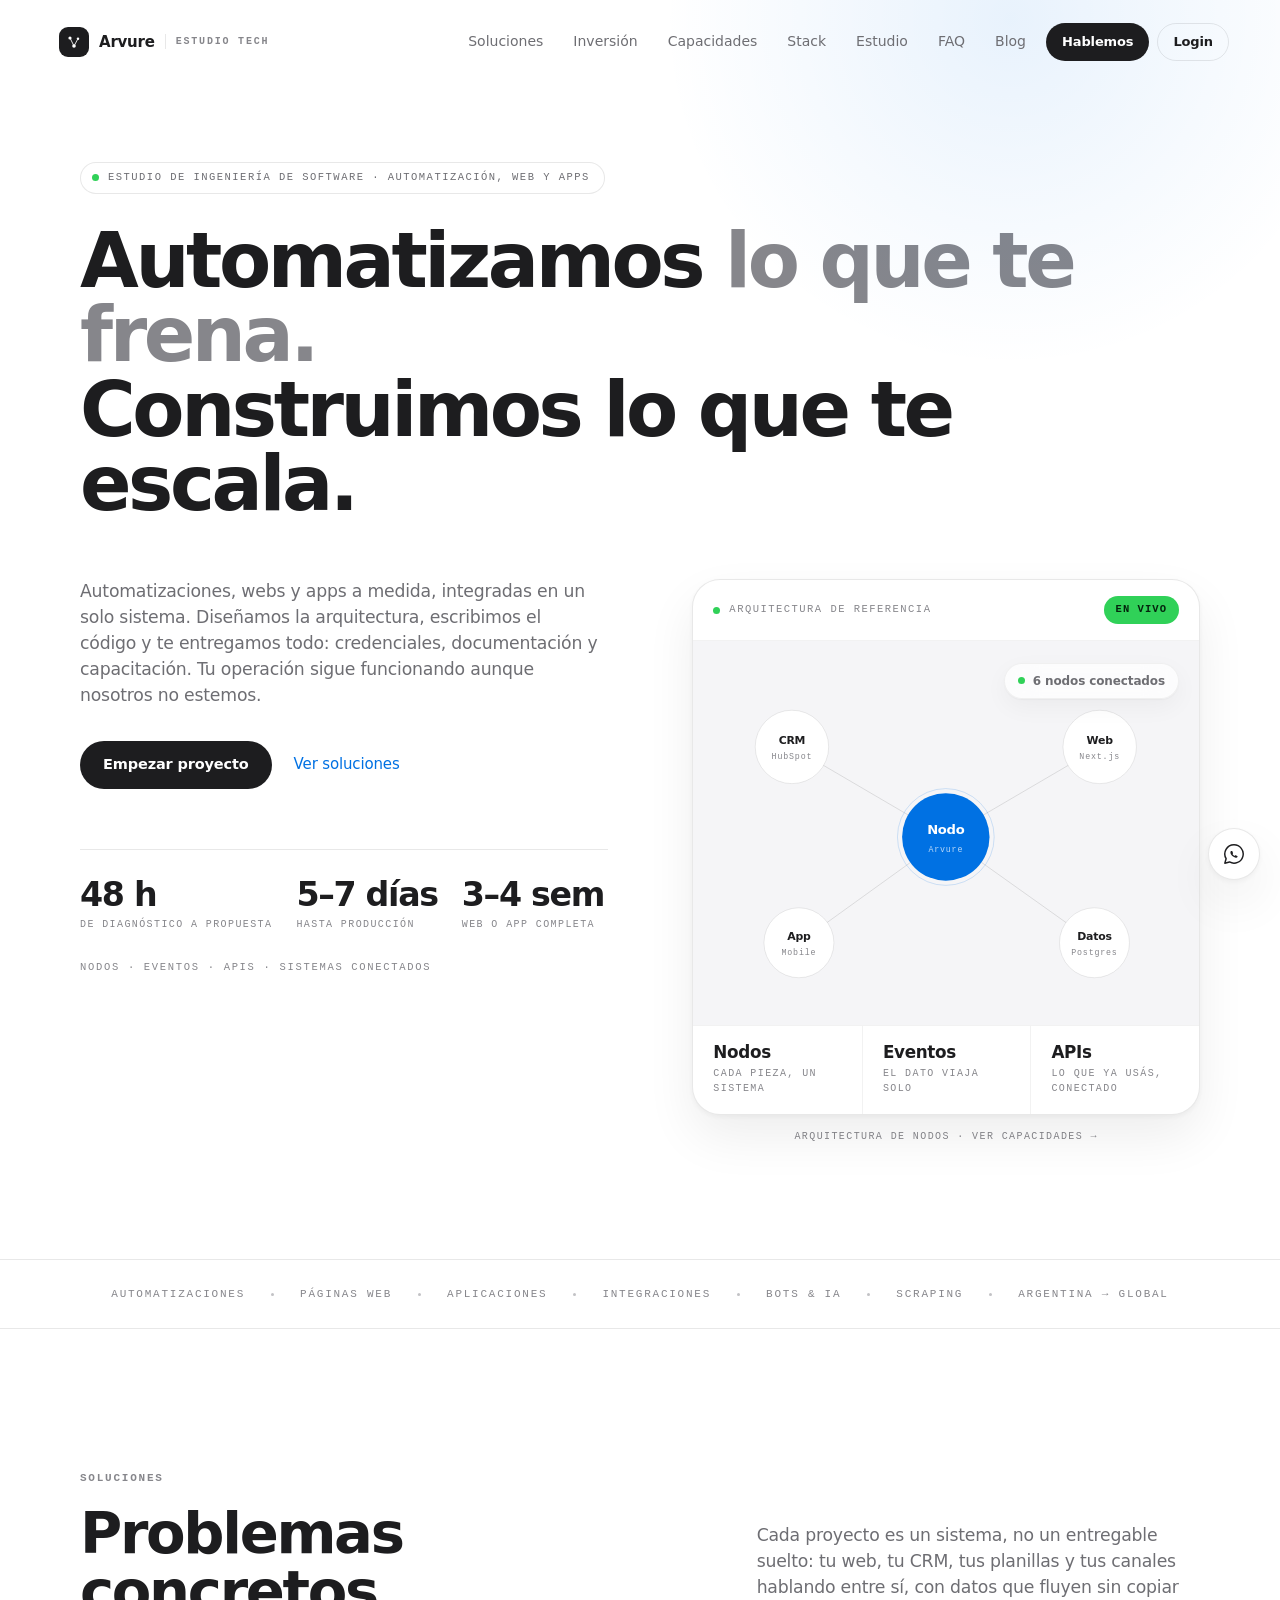
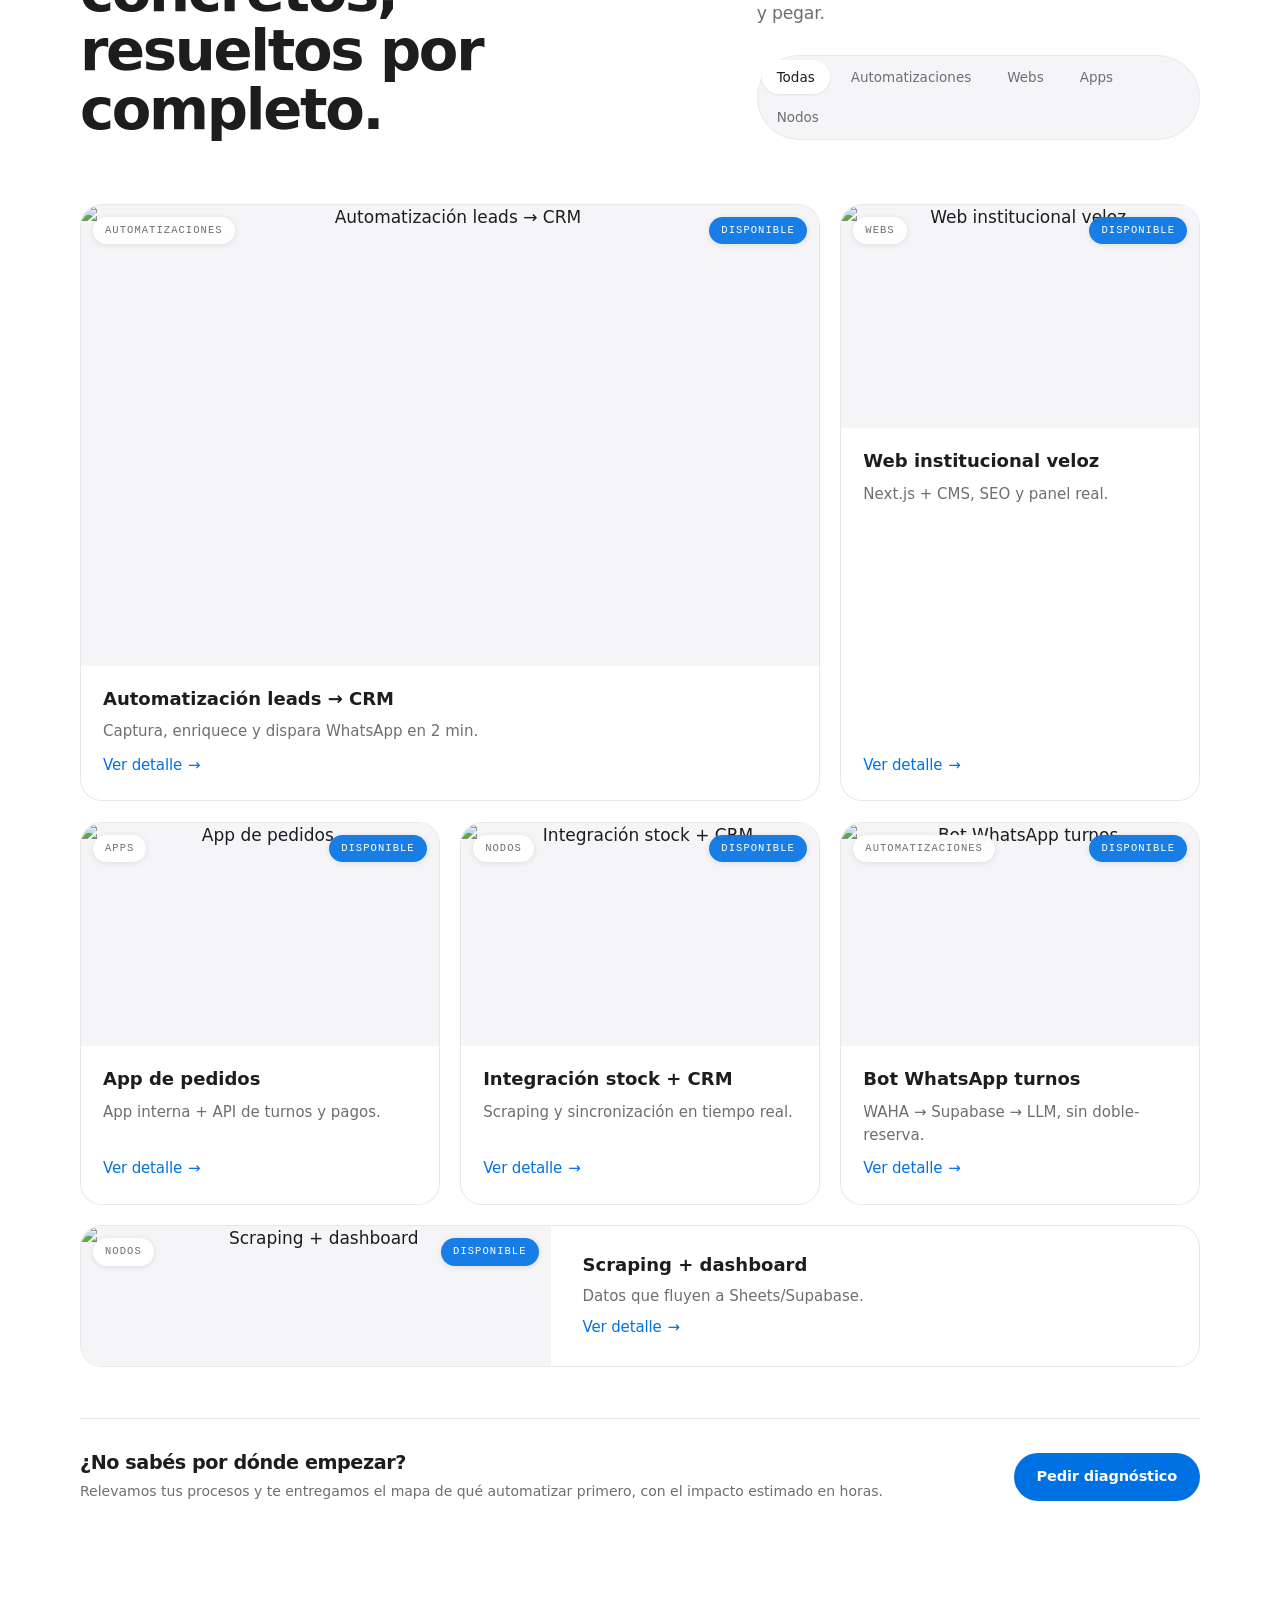
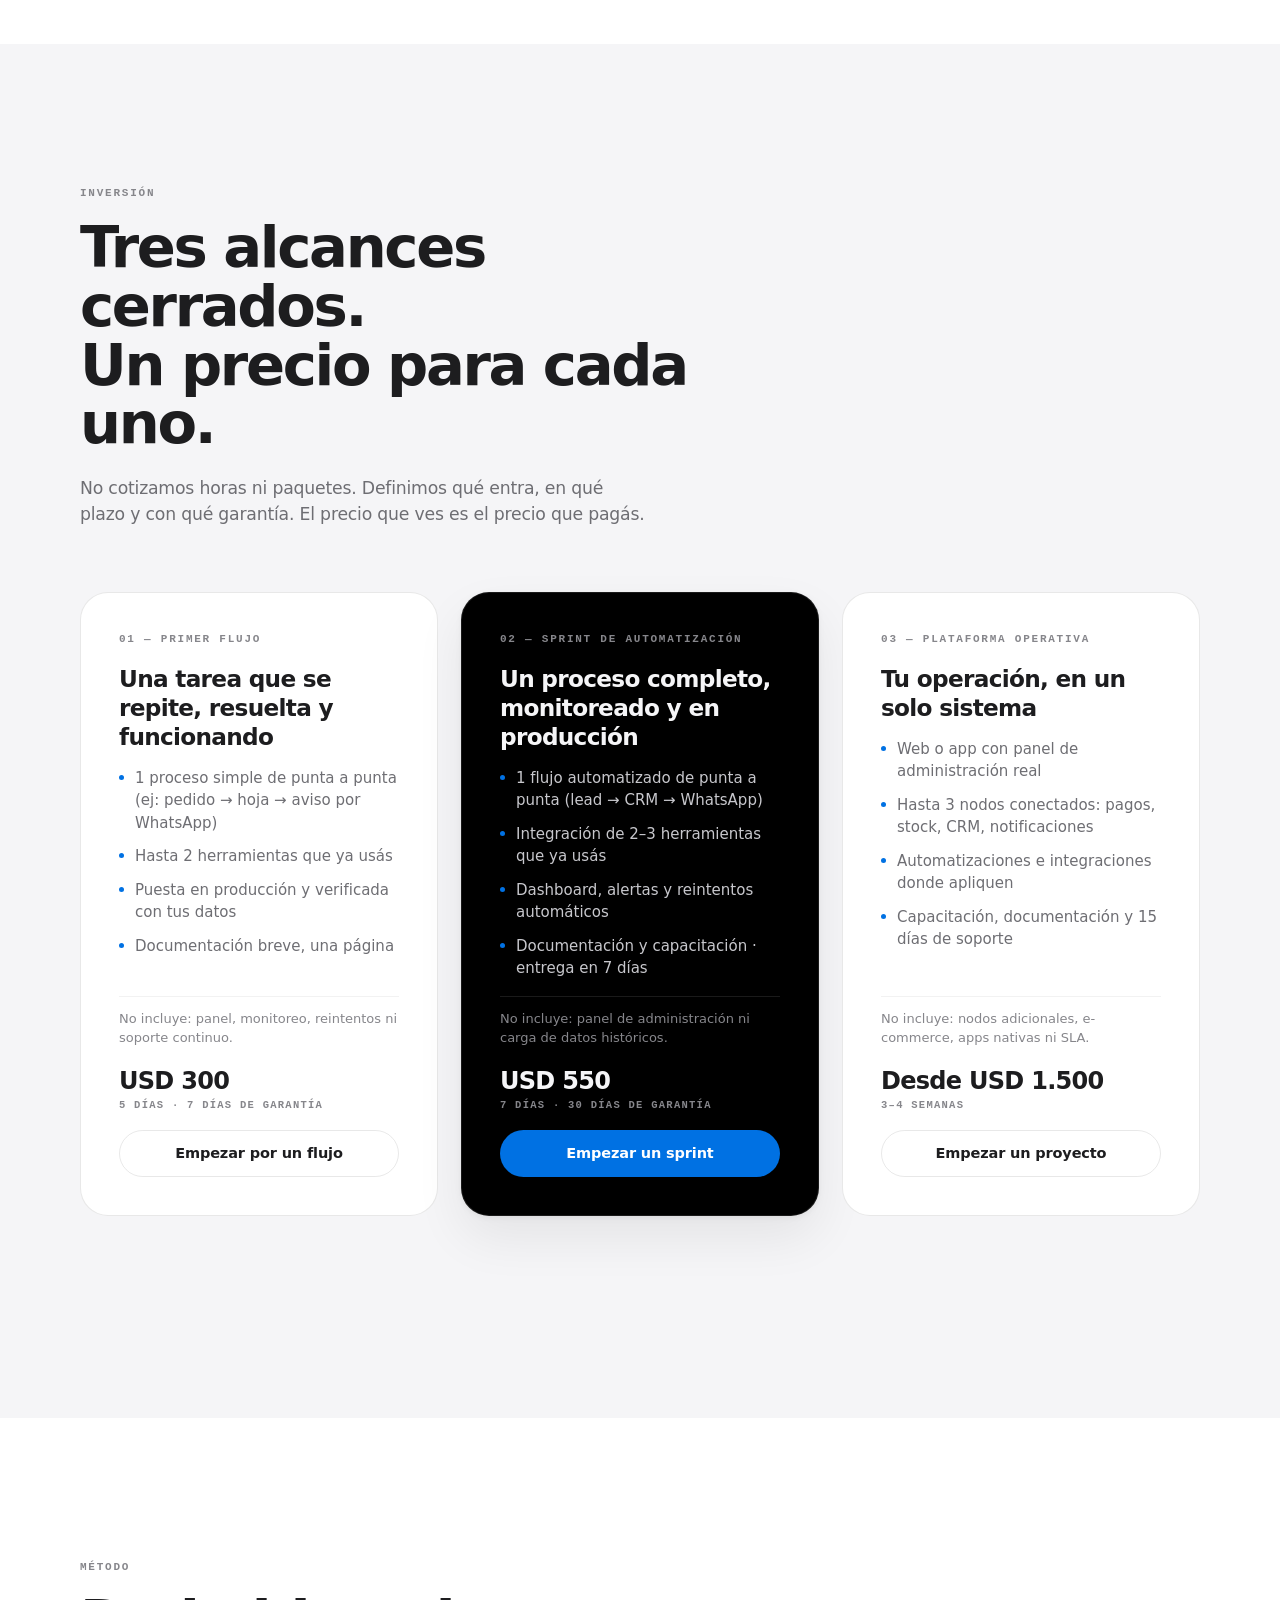
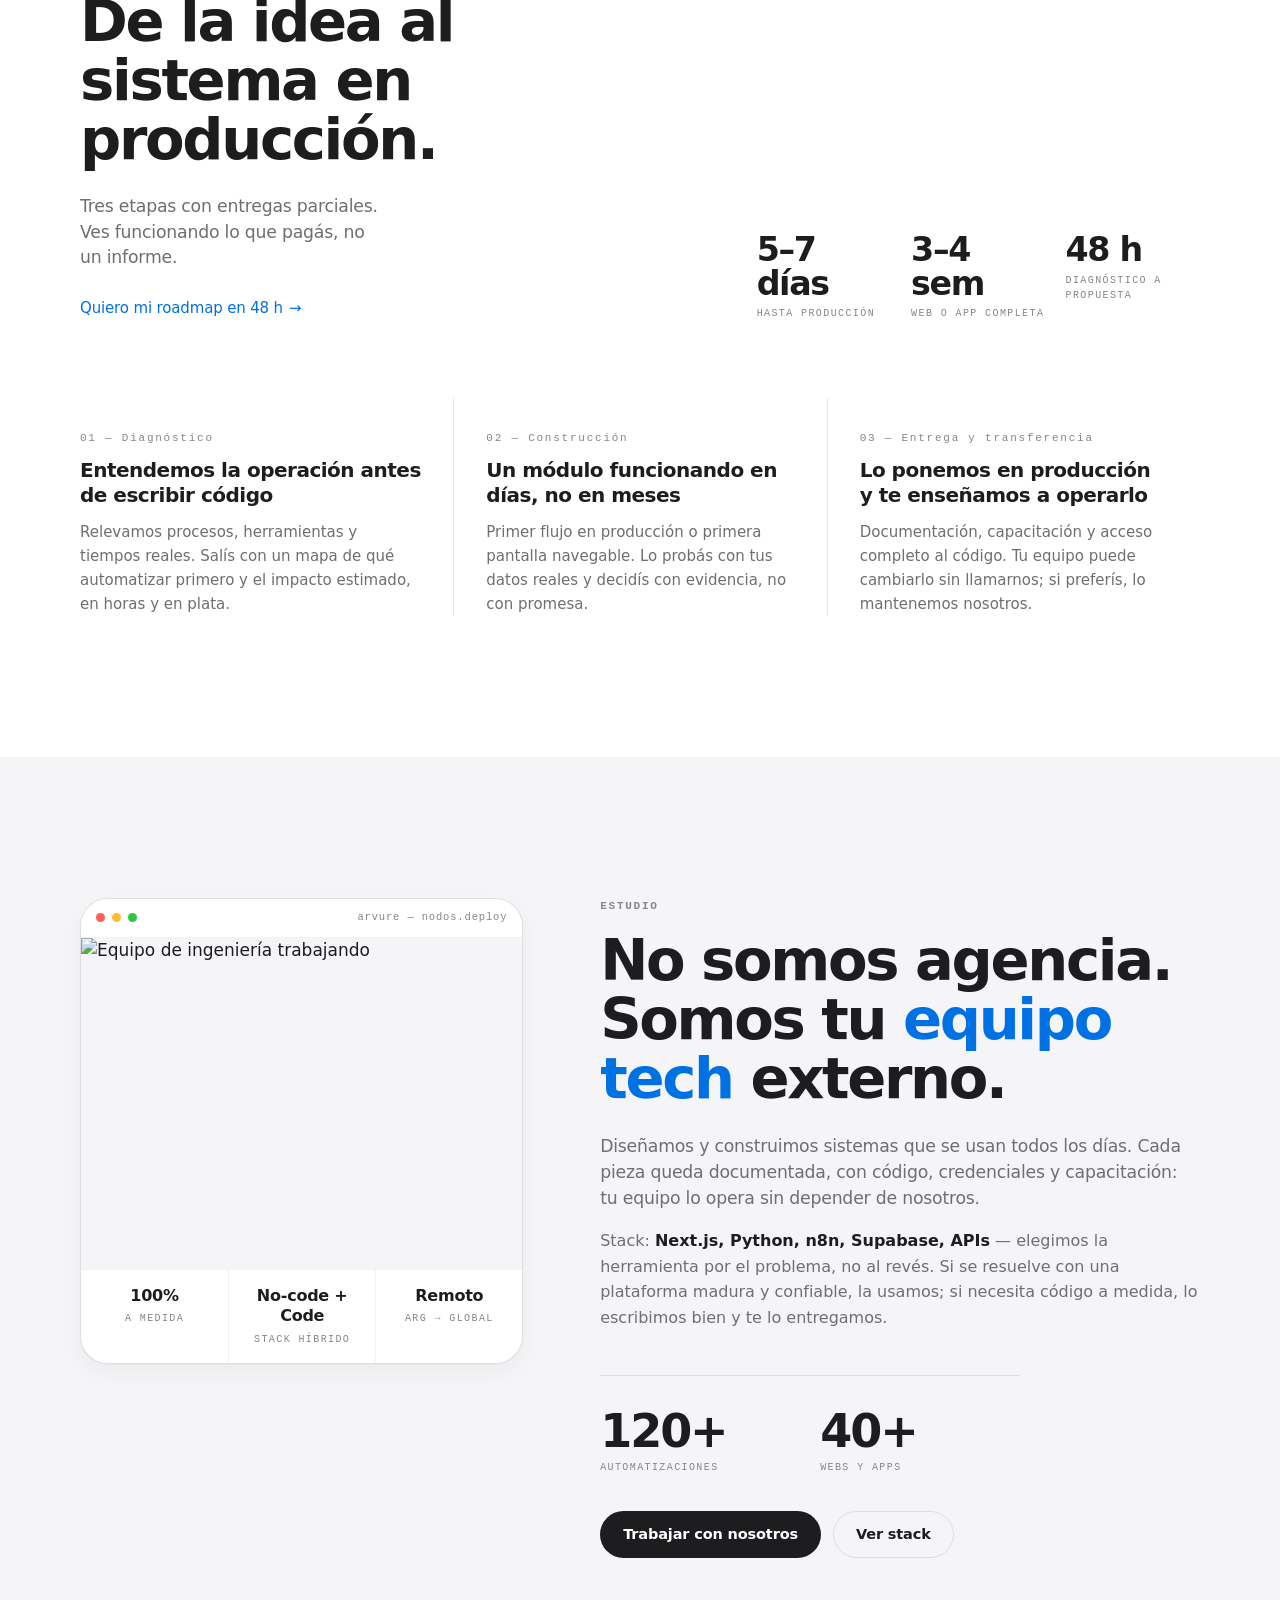
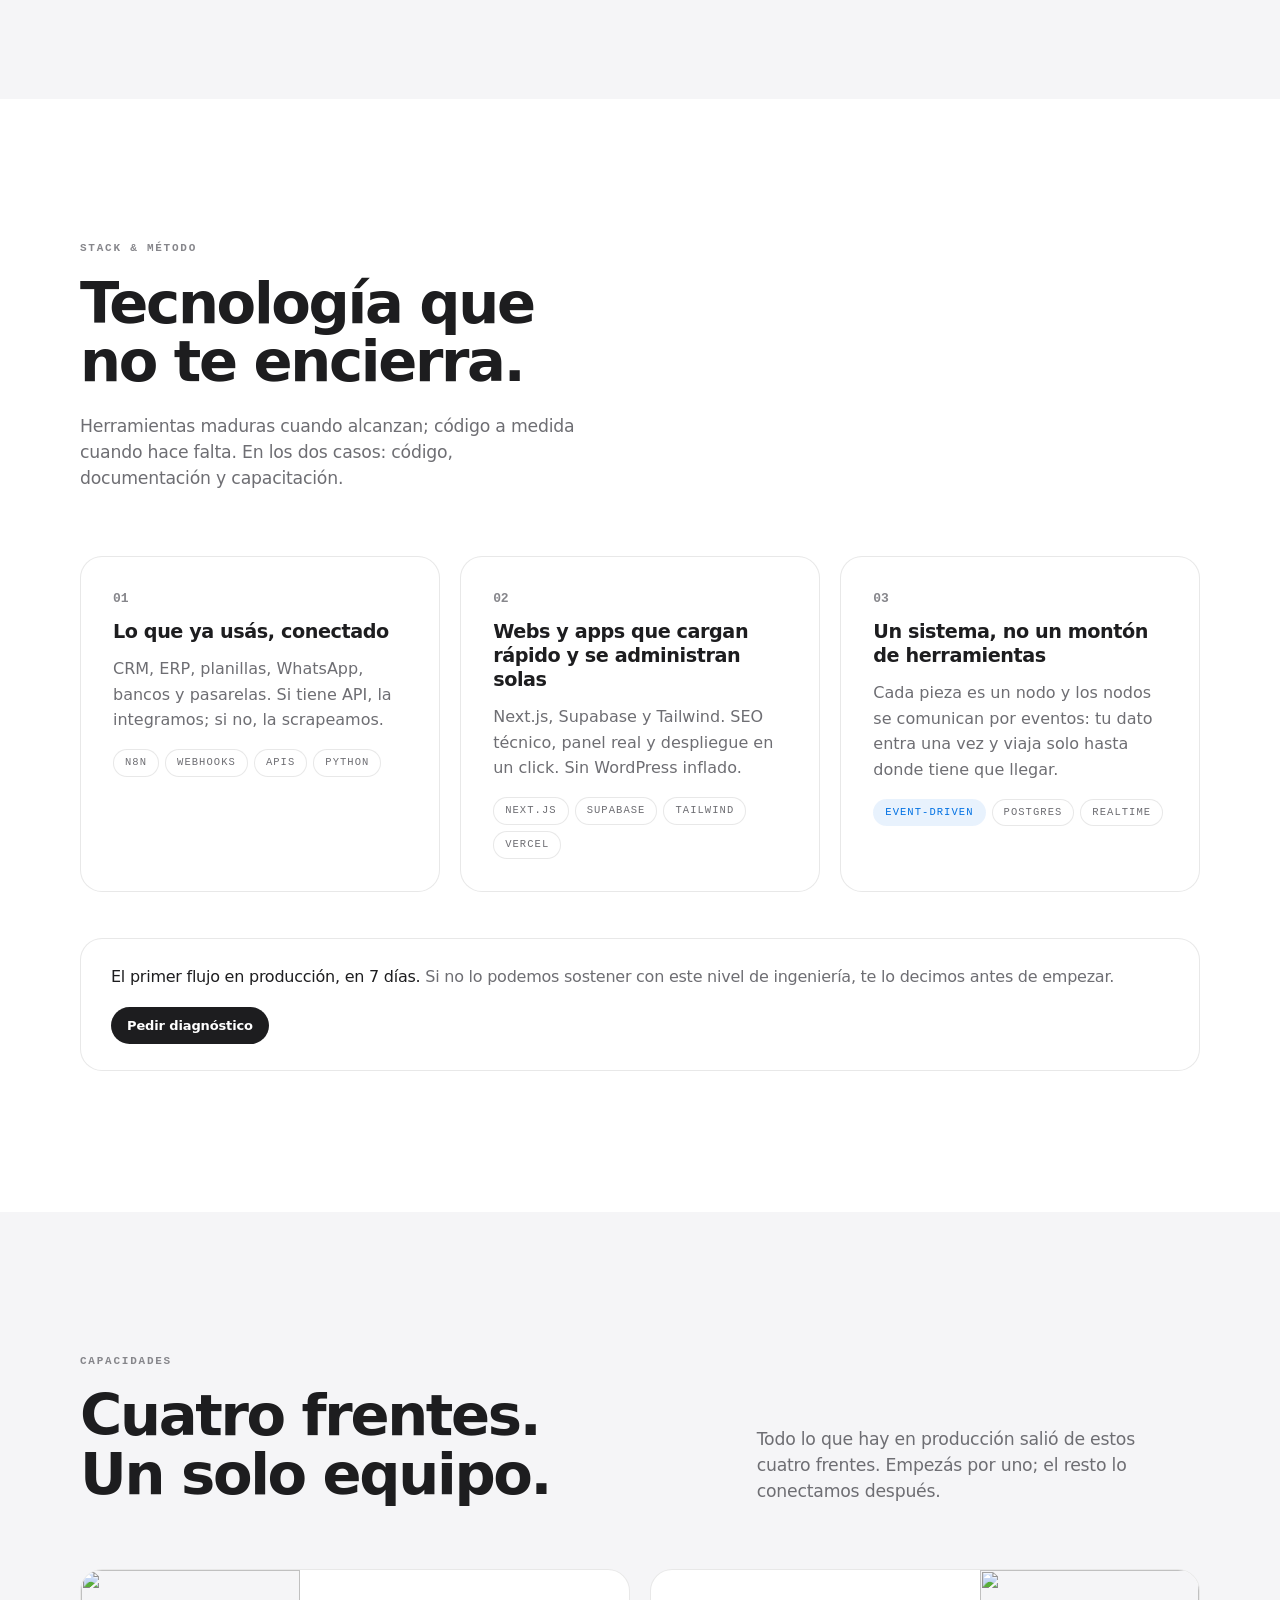
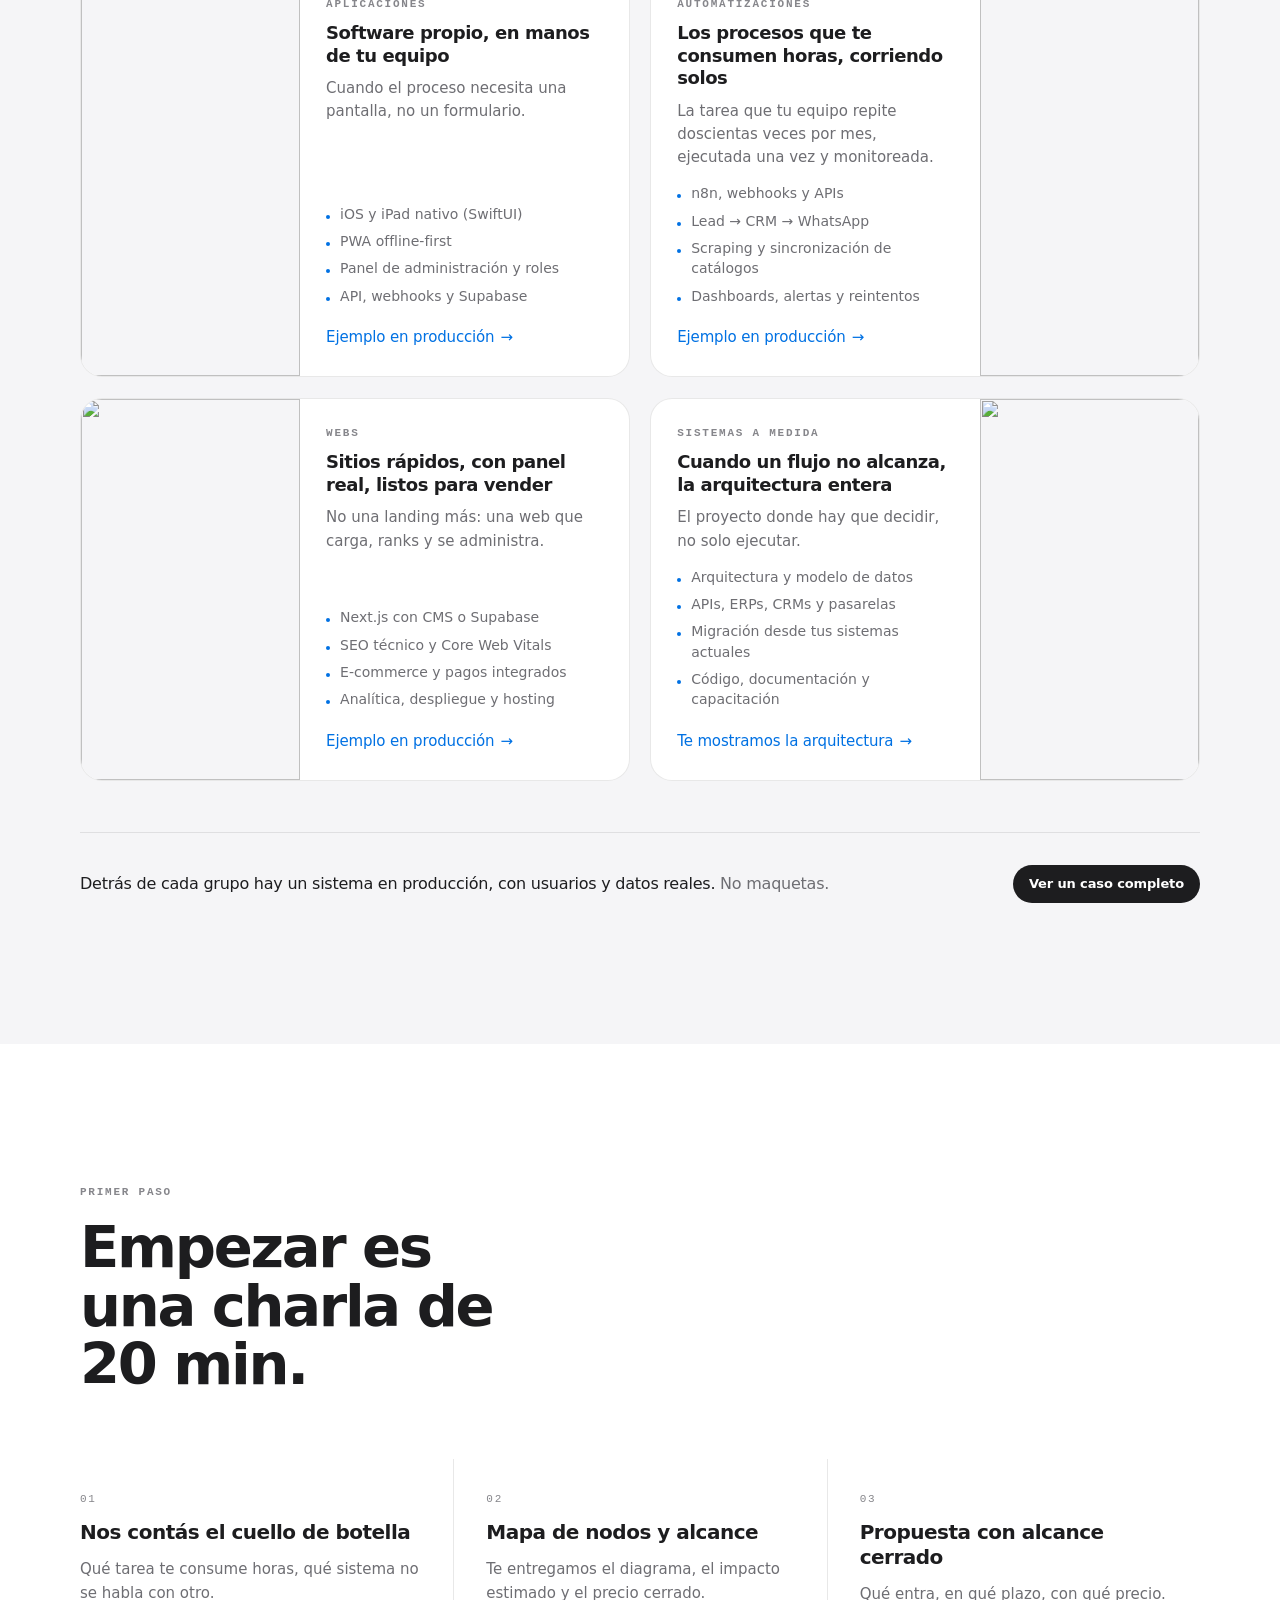
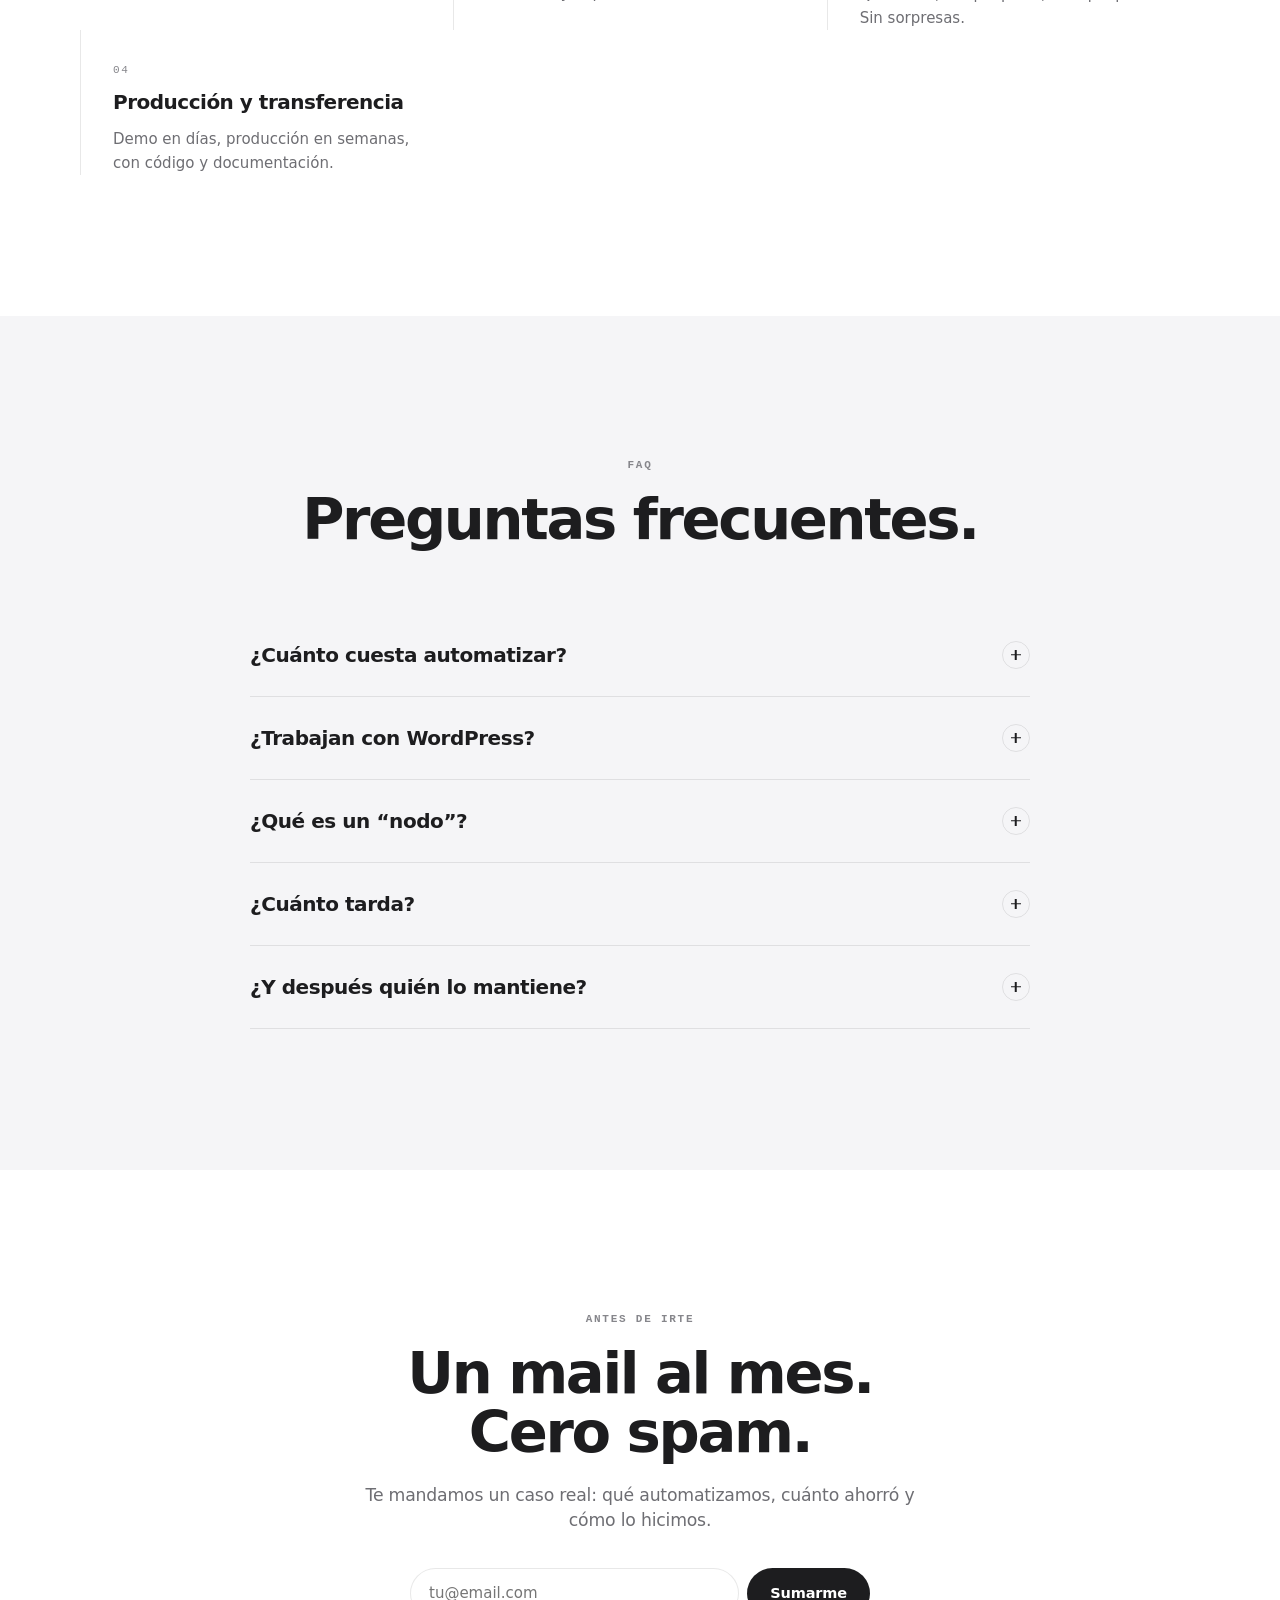
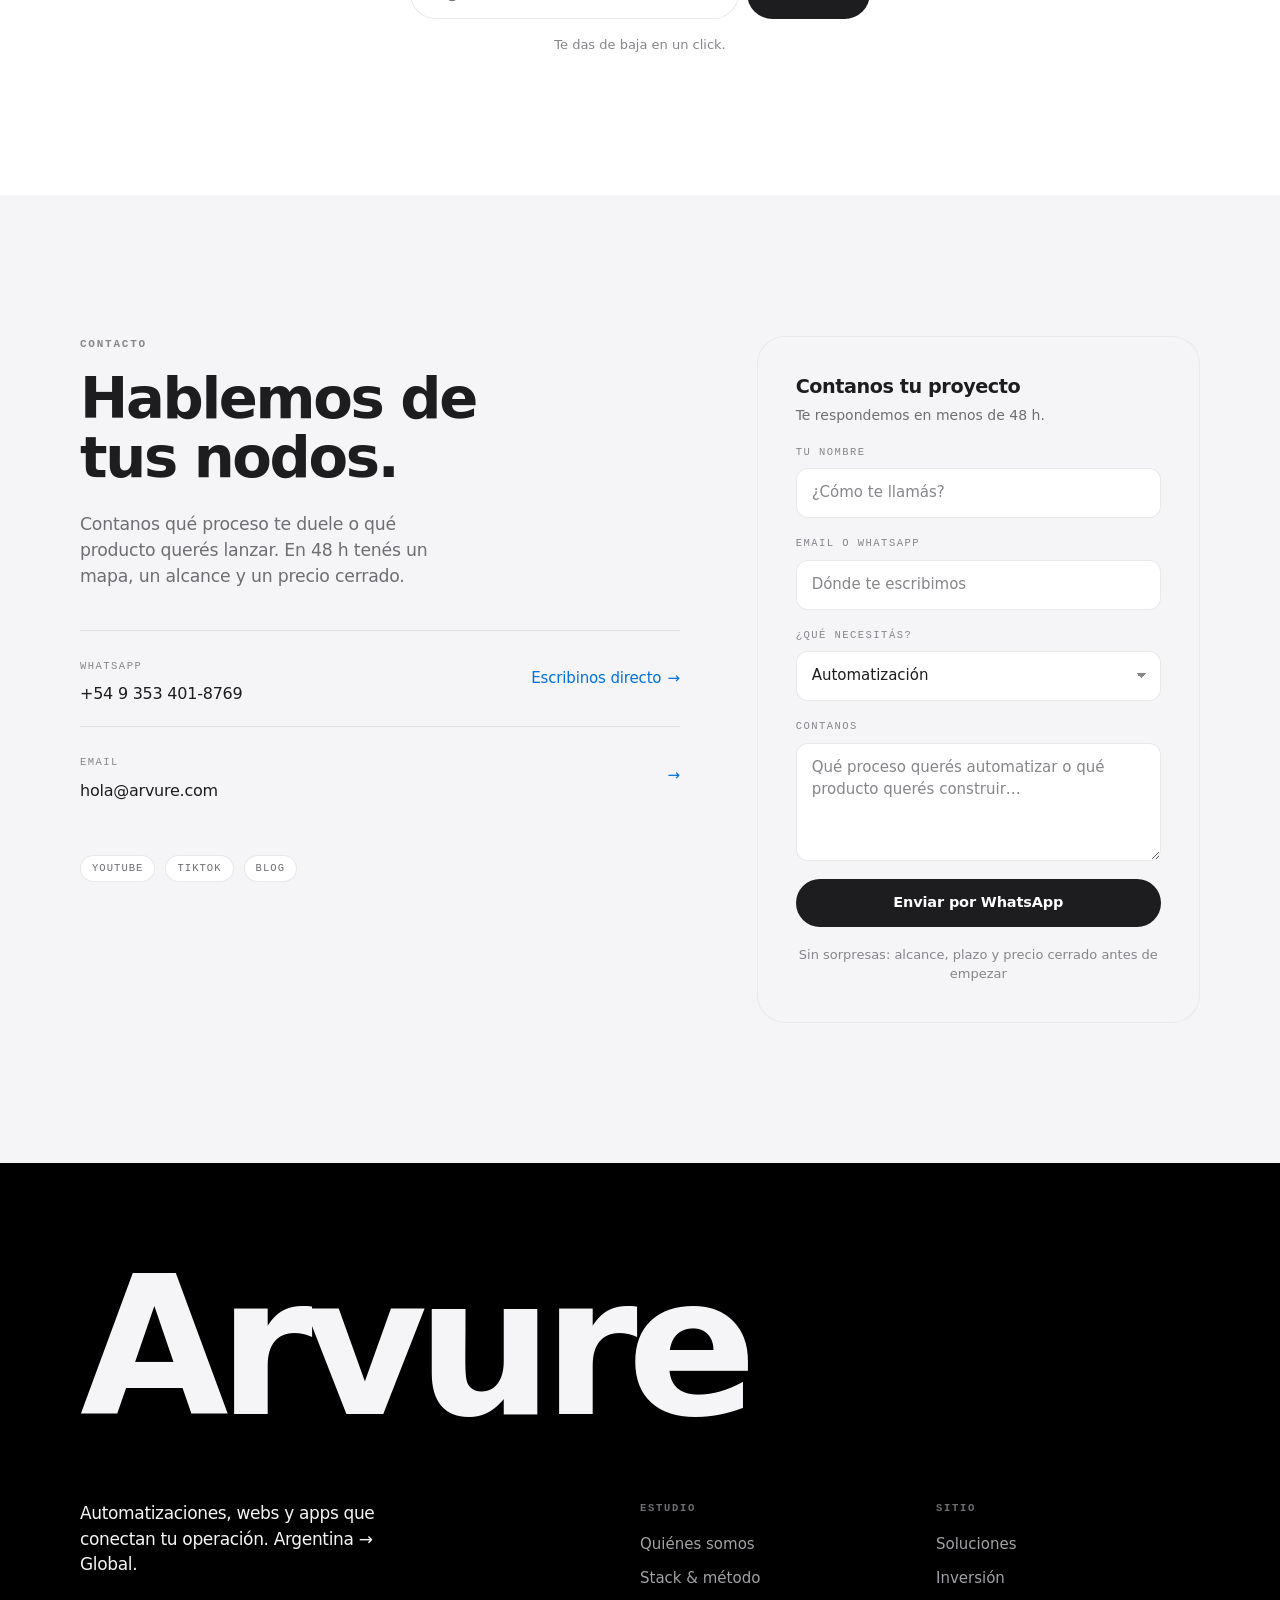
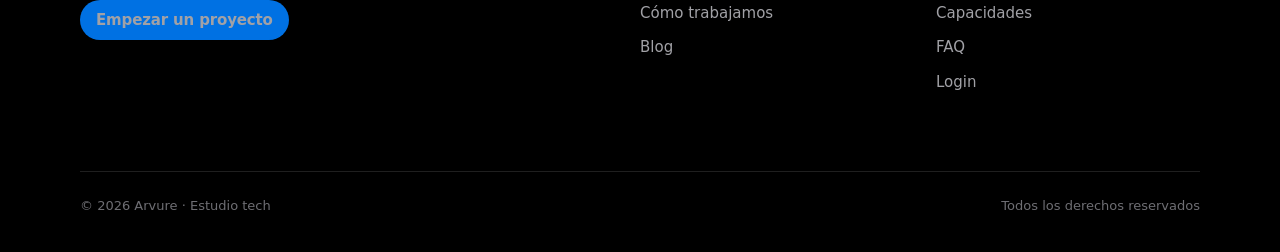
==== commit 9d875353: "feat(precios): escalera de 3 alcances cerrados con entrada en USD 300 Instrucción del dueño: bajar a" ====
--- a/index.html
+++ b/index.html
@@ -60,6 +60,7 @@
 
     <ul class="nav__links">
       <li><a href="#ideas">Soluciones</a></li>
+      <li><a href="#inversion">Inversión</a></li>
       <li><a href="#casos">Capacidades</a></li>
       <li><a href="#proceso-creativo">Stack</a></li>
       <li><a href="#sobre-nos">Estudio</a></li>
@@ -112,16 +113,16 @@
 
         <dl class="hero__stats">
           <div class="stat">
-            <dt class="stat__n">120+</dt>
-            <dd class="stat__l">Automatizaciones</dd>
+            <dt class="stat__n">48 h</dt>
+            <dd class="stat__l">De diagnóstico a propuesta</dd>
           </div>
           <div class="stat">
-            <dt class="stat__n">40+</dt>
-            <dd class="stat__l">Webs y apps</dd>
+            <dt class="stat__n">5–7 días</dt>
+            <dd class="stat__l">Hasta producción</dd>
           </div>
           <div class="stat">
-            <dt class="stat__n">48 h</dt>
-            <dd class="stat__l">De diagnóstico a propuesta</dd>
+            <dt class="stat__n">3–4 sem</dt>
+            <dd class="stat__l">Web o app completa</dd>
           </div>
         </dl>
 
@@ -259,9 +260,78 @@
 </section>
 
 <!-- ══════════════════════════════════════════════════════════════════════
+     INVERSIÓN
+     ══════════════════════════════════════════════════════════════════════ -->
+<section class="band band--alt bay" id="inversion">
+  <div class="shell">
+
+    <div style="max-width:680px;margin-bottom:clamp(40px,5vw,64px)" class="reveal">
+      <span class="eyebrow">Inversión</span>
+      <h2 class="headline" style="margin-top:18px">Tres alcances cerrados.<br>Un precio para cada uno.</h2>
+      <p class="lead" style="margin-top:22px;max-width:52ch">
+        No cotizamos horas ni paquetes. Definimos qué entra, en qué plazo y con qué
+        garantía. El precio que ves es el precio que pagás.
+      </p>
+    </div>
+
+    <div class="plans">
+
+      <article class="plan reveal">
+        <span class="eyebrow">01 — Primer flujo</span>
+        <h3 class="h3" style="font-size:1.45rem;letter-spacing:-.03em">Una tarea que se repite, resuelta y funcionando</h3>
+        <ul class="plan__list">
+          <li>1 proceso simple de punta a punta (ej: pedido → hoja → aviso por WhatsApp)</li>
+          <li>Hasta 2 herramientas que ya usás</li>
+          <li>Puesta en producción y verificada con tus datos</li>
+          <li>Documentación breve, una página</li>
+        </ul>
+        <p class="plan__excl">No incluye: panel, monitoreo, reintentos ni soporte continuo.</p>
+        <p class="plan__price"><span class="plan__amount">USD 300</span><span class="plan__term">5 días · 7 días de garantía</span></p>
+        <a href="#contacto" class="btn btn--ghost">Empezar por un flujo</a>
+      </article>
+
+      <article class="plan plan--dark reveal" data-delay="1">
+        <span class="eyebrow">02 — Sprint de automatización</span>
+        <h3 class="h3" style="font-size:1.45rem;letter-spacing:-.03em">Un proceso completo, monitoreado y en producción</h3>
+        <ul class="plan__list">
+          <li>1 flujo automatizado de punta a punta (lead → CRM → WhatsApp)</li>
+          <li>Integración de 2–3 herramientas que ya usás</li>
+          <li>Dashboard, alertas y reintentos automáticos</li>
+          <li>Documentación y capacitación · entrega en 7 días</li>
+        </ul>
+        <p class="plan__excl">No incluye: panel de administración ni carga de datos históricos.</p>
+        <p class="plan__price"><span class="plan__amount">USD 550</span><span class="plan__term">7 días · 30 días de garantía</span></p>
+        <a href="#contacto" class="btn btn--blue">Empezar un sprint</a>
+      </article>
+
+      <article class="plan reveal" data-delay="2">
+        <span class="eyebrow">03 — Plataforma operativa</span>
+        <h3 class="h3" style="font-size:1.45rem;letter-spacing:-.03em">Tu operación, en un solo sistema</h3>
+        <ul class="plan__list">
+          <li>Web o app con panel de administración real</li>
+          <li>Hasta 3 nodos conectados: pagos, stock, CRM, notificaciones</li>
+          <li>Automatizaciones e integraciones donde apliquen</li>
+          <li>Capacitación, documentación y 15 días de soporte</li>
+        </ul>
+        <p class="plan__excl">No incluye: nodos adicionales, e-commerce, apps nativas ni SLA.</p>
+        <p class="plan__price"><span class="plan__amount">Desde USD 1.500</span><span class="plan__term">3–4 semanas</span></p>
+        <a href="#contacto" class="btn btn--ghost">Empezar un proyecto</a>
+      </article>
+
+    </div>
+
+    <p class="reveal" style="margin-top:clamp(28px,3vw,40px);text-align:center;font-size:.9375rem;color:var(--ink-2)">
+      Si no lo podemos sostener con este nivel de ingeniería, te lo decimos antes de empezar.
+    </p>
+
+  </div>
+</section>
+
+
+<!-- ══════════════════════════════════════════════════════════════════════
      CÓMO TRABAJAMOS + PLANES
      ══════════════════════════════════════════════════════════════════════ -->
-<section class="band band--alt bay" id="punto-de-partida">
+<section class="band band bay" id="punto-de-partida">
   <div class="shell">
 
     <div class="split split--wide-left" style="margin-bottom:clamp(48px,6vw,88px)">
@@ -277,9 +347,9 @@
       </div>
 
       <dl class="reveal" data-delay="1" style="display:grid;grid-template-columns:repeat(3,1fr);gap:20px;align-self:end">
-        <div class="stat"><dt class="stat__n">5–7 días</dt><dd class="stat__l">Primer flujo en producción</dd></div>
-        <div class="stat"><dt class="stat__n">2–4 sem</dt><dd class="stat__l">Web o app completa</dd></div>
-        <div class="stat"><dt class="stat__n">∞</dt><dd class="stat__l">Nodos posibles</dd></div>
+        <div class="stat"><dt class="stat__n">5–7 días</dt><dd class="stat__l">Hasta producción</dd></div>
+        <div class="stat"><dt class="stat__n">3–4 sem</dt><dd class="stat__l">Web o app completa</dd></div>
+        <div class="stat"><dt class="stat__n">48 h</dt><dd class="stat__l">Diagnóstico a propuesta</dd></div>
       </dl>
     </div>
 
@@ -301,42 +371,13 @@
       </li>
     </ol>
 
-    <div class="split" style="margin-top:clamp(56px,7vw,96px);gap:clamp(20px,2.4vw,28px)">
-
-      <article class="plan reveal">
-        <span class="eyebrow">01 — Sprint de automatización</span>
-        <h3 class="h3" style="font-size:1.5rem;letter-spacing:-.03em">Un proceso, resuelto y en producción</h3>
-        <ul class="plan__list">
-          <li>1 flujo automatizado de punta a punta (ej: lead → CRM → WhatsApp)</li>
-          <li>Integración de 2–3 herramientas que ya usás</li>
-          <li>Dashboard, alertas y reintentos automáticos</li>
-          <li>Entrega documentada en 7 días</li>
-        </ul>
-        <p class="plan__price">Desde USD 400 · alcance cerrado</p>
-        <a href="#contacto" class="btn btn--ghost">Empezar un sprint</a>
-      </article>
-
-      <article class="plan plan--dark reveal" data-delay="1">
-        <span class="eyebrow">02 — Plataforma operativa</span>
-        <h3 class="h3" style="font-size:1.5rem;letter-spacing:-.03em">Tu operación, en un solo sistema</h3>
-        <ul class="plan__list">
-          <li>Web o app con panel de administración real</li>
-          <li>Nodos conectados: pagos, stock, CRM, notificaciones</li>
-          <li>Automatizaciones e integraciones donde apliquen</li>
-          <li>Capacitación, documentación y 30 días de soporte</li>
-        </ul>
-        <p class="plan__price">Desde USD 1.200 · 3–4 semanas</p>
-        <a href="#contacto" class="btn btn--blue">Empezar un proyecto</a>
-      </article>
-
-    </div>
   </div>
 </section>
 
 <!-- ══════════════════════════════════════════════════════════════════════
      ESTUDIO
      ══════════════════════════════════════════════════════════════════════ -->
-<section class="band bay" id="sobre-nos">
+<section class="band band--alt bay" id="sobre-nos">
   <div class="shell split split--wide-right split--sticky">
 
     <figure class="media reveal">
@@ -368,10 +409,9 @@
         escribimos bien y te lo entregamos.
       </p>
 
-      <dl style="margin-top:44px;padding-top:32px;border-top:1px solid var(--hairline);display:grid;grid-template-columns:repeat(3,1fr);gap:20px">
-        <div class="stat"><dt class="figure-n">+50</dt><dd class="stat__l">Sistemas entregados</dd></div>
-        <div class="stat"><dt class="figure-n">4.9/5</dt><dd class="stat__l">Satisfacción</dd></div>
-        <div class="stat"><dt class="figure-n">∞</dt><dd class="stat__l">Nodos posibles</dd></div>
+      <dl style="margin-top:44px;padding-top:32px;border-top:1px solid var(--hairline);display:grid;grid-template-columns:repeat(2,minmax(0,1fr));gap:20px;max-width:420px">
+        <div class="stat"><dt class="figure-n">120+</dt><dd class="stat__l">Automatizaciones</dd></div>
+        <div class="stat"><dt class="figure-n">40+</dt><dd class="stat__l">Webs y apps</dd></div>
       </dl>
 
       <div style="margin-top:36px;display:flex;flex-wrap:wrap;gap:12px">
@@ -386,7 +426,7 @@
 <!-- ══════════════════════════════════════════════════════════════════════
      STACK & MÉTODO
      ══════════════════════════════════════════════════════════════════════ -->
-<section class="band band--alt bay" id="proceso-creativo">
+<section class="band band bay" id="proceso-creativo">
   <div class="shell">
 
     <div style="max-width:46ch;margin-bottom:clamp(44px,5vw,72px)" class="reveal">
@@ -441,7 +481,7 @@
 <!-- ══════════════════════════════════════════════════════════════════════
      CASOS
      ══════════════════════════════════════════════════════════════════════ -->
-<section class="band bay" id="casos">
+<section class="band band--alt bay" id="casos">
   <div class="shell">
 
     <div class="split split--wide-left" style="margin-bottom:clamp(40px,5vw,64px)">
@@ -545,7 +585,7 @@
 <!-- ══════════════════════════════════════════════════════════════════════
      PRIMER PASO
      ══════════════════════════════════════════════════════════════════════ -->
-<section class="band band--alt bay" id="primer-paso">
+<section class="band band bay" id="primer-paso">
   <div class="shell">
     <div style="max-width:42ch;margin-bottom:clamp(44px,5vw,72px)" class="reveal">
       <span class="eyebrow">Primer paso</span>
@@ -580,7 +620,7 @@
 <!-- ══════════════════════════════════════════════════════════════════════
      FAQ
      ══════════════════════════════════════════════════════════════════════ -->
-<section class="band bay" id="faq">
+<section class="band band--alt bay" id="faq">
   <div class="shell shell--narrow">
     <div class="center reveal" style="margin-bottom:clamp(40px,5vw,64px)">
       <span class="eyebrow">FAQ</span>
@@ -590,7 +630,7 @@
     <div class="faq reveal">
       <details>
         <summary>¿Cuánto cuesta automatizar? <span class="faq__sign" aria-hidden="true"></span></summary>
-        <p class="faq__a">El precio se cierra contra alcance, no contra horas. Un flujo automatizado en producción: desde USD 400. Una plataforma completa (web, panel y nodos conectados): desde USD 1.200. El monto exacto se define en el diagnóstico, contra entregables y plazo.</p>
+        <p class="faq__a">Depende del alcance, y el alcance se define antes de empezar. Hay tres referencias: un primer flujo simple, USD 300, en 5 días; un sprint de automatización completo con monitoreo y reintentos, USD 550, en 7 días; y una plataforma operativa con panel de administración y nodos conectados, desde USD 1.500, en 3–4 semanas. En los dos primeros el precio es el que ves: no se recalcula al final. En la plataforma, el número exacto se cierra en el diagnóstico contra entregables y plazo.</p>
       </details>
       <details>
         <summary>¿Trabajan con WordPress? <span class="faq__sign" aria-hidden="true"></span></summary>
@@ -602,11 +642,11 @@
       </details>
       <details>
         <summary>¿Cuánto tarda? <span class="faq__sign" aria-hidden="true"></span></summary>
-        <p class="faq__a">Automatización: 5–7 días hasta producción. Web o app con panel: 3–4 semanas. Siempre con entregas parciales: ves funcionando lo que pagás.</p>
+        <p class="faq__a">Automatización: 5–7 días hasta producción; un primer flujo simple, 5 días. Web o app con panel: 3–4 semanas. Siempre con entregas parciales: ves funcionando lo que pagás.</p>
       </details>
       <details>
         <summary>¿Y después quién lo mantiene? <span class="faq__sign" aria-hidden="true"></span></summary>
-        <p class="faq__a">Te entregamos el código, la documentación y la capacitación: sos dueño del sistema y podés operarlo sin llamarnos. Si preferís, lo mantenemos nosotros. La continuidad se cotiza según la carga operativa real, sin permanencia.</p>
+        <p class="faq__a">Te entregamos el código, la documentación y la capacitación: sos dueño del sistema y podés operarlo sin llamarnos. Si preferís que lo mantengamos nosotros, hay un plan de continuidad desde USD 180 por mes: incluye hasta 3 horas de soporte, monitoreo de los flujos en producción y ajustes menores; el excedente se cotiza aparte. Sin permanencia: si dejás de usar el sistema, se corta.</p>
       </details>
     </div>
   </div>
@@ -615,7 +655,7 @@
 <!-- ══════════════════════════════════════════════════════════════════════
      NEWSLETTER
      ══════════════════════════════════════════════════════════════════════ -->
-<section class="band band--alt bay--sm" id="newsletter">
+<section class="band band bay" id="newsletter">
   <div class="shell shell--tight center">
     <span class="eyebrow reveal">Antes de irte</span>
     <h2 class="headline reveal" data-delay="1" style="margin-top:18px">Un mail al mes.<br>Cero spam.</h2>
@@ -636,7 +676,7 @@
 <!-- ══════════════════════════════════════════════════════════════════════
      CONTACTO
      ══════════════════════════════════════════════════════════════════════ -->
-<section class="band bay" id="contacto">
+<section class="band band--alt bay" id="contacto">
   <div class="shell split split--wide-left">
 
     <div class="reveal">
@@ -742,6 +782,7 @@
         <h4>Sitio</h4>
         <ul>
           <li><a href="#ideas">Soluciones</a></li>
+          <li><a href="#inversion">Inversión</a></li>
           <li><a href="#casos">Capacidades</a></li>
           <li><a href="#faq">FAQ</a></li>
           <li><a href="login.html">Login</a></li>
@@ -778,7 +819,7 @@
     <p id="dialogo-descripcion" class="body" style="margin-top:12px"></p>
     <div style="margin-top:26px;display:flex;flex-wrap:wrap;gap:16px;align-items:center;justify-content:space-between">
       <span id="dialogo-estado" class="small"></span>
-      <a href="#contacto" class="btn btn--ink btn--sm" data-cerrar-idea>Quiero esto</a>
+      <a href="#contacto" class="btn btn--ink btn--sm" data-cerrar-idea>Empezar un proyecto</a>
     </div>
   </div>
 </dialog>
@@ -979,20 +1020,42 @@
   main.querySelectorAll(':scope > section[id]').forEach(s => { secciones[s.id] = s; });
 
   const fijas = ['inicio', 'servicios'];
+  const domIds = [...main.querySelectorAll(':scope > section[id]')].map(s => s.id);
+
+  /* Posición que el admin asigna a cada sección que conoce */
+  const adminPos = new Map();
+  orden.forEach((o, i) => adminPos.set(typeof o === 'string' ? o : o.id, i));
+  const visibleDe = id => {
+    const o = orden.find(x => (typeof x === 'string' ? x : x.id) === id);
+    if (!o) return true;
+    return typeof o === 'string' ? true : o.visible !== false;
+  };
+
+  /* Las que el admin conoce, en su orden */
+  const known = domIds.filter(id => adminPos.has(id) && !fijas.includes(id))
+                      .sort((a, b) => adminPos.get(a) - adminPos.get(b));
+  /* Las que el admin no conoce (secciones nuevas o Personalizadas):
+     se dejan junto a su predecesor original para que no salten al final */
+  const unknown = domIds.filter(id => !adminPos.has(id) && !fijas.includes(id));
+
+  const finalIds = [...fijas.filter(id => domIds.includes(id))];
+  known.forEach(id => {
+    finalIds.push(id);
+    unknown.forEach(u => {
+      const prev = domIds[domIds.indexOf(u) - 1];
+      if (prev === id) finalIds.push(u);
+    });
+  });
+  unknown.forEach(u => { if (!finalIds.includes(u)) finalIds.push(u); });
+
   const frag = document.createDocumentFragment();
-
-  fijas.forEach(id => { if (secciones[id]) { frag.appendChild(secciones[id]); delete secciones[id]; } });
-
-  orden.forEach(o => {
-    const id = typeof o === 'string' ? o : o.id;
-    const visible = typeof o === 'string' ? true : o.visible !== false;
+  finalIds.forEach(id => {
     const sec = secciones[id];
     if (!sec) return;
-    sec.style.display = visible ? '' : 'none';
+    sec.style.display = visibleDe(id) ? '' : 'none';
     frag.appendChild(sec);
     delete secciones[id];
   });
-
   Object.keys(secciones).forEach(id => frag.appendChild(secciones[id]));
   main.appendChild(frag);
 })();
--- a/styles.css
+++ b/styles.css
@@ -1302,3 +1302,49 @@
   letter-spacing: -.02em;
   font-weight: 600;
 }
+
+/* ---------------------------------------------------------------------------
+   21 · BLOQUE INVERSIÓN — 3 alcances cerrados
+   --------------------------------------------------------------------------- */
+.plans {
+  display: grid;
+  gap: clamp(16px, 1.8vw, 24px);
+  grid-template-columns: 1fr;
+  align-items: stretch;
+}
+@media (min-width: 760px)  { .plans { grid-template-columns: repeat(2, 1fr); } }
+@media (min-width: 1060px) { .plans { grid-template-columns: repeat(3, 1fr); } }
+
+.plans .plan { gap: 16px; }
+
+.plan__excl {
+  font-size: .8125rem;
+  line-height: 1.5;
+  color: var(--ink-3);
+  padding-top: 12px;
+  border-top: 1px solid var(--hairline-soft);
+}
+.plan--dark .plan__excl { color: #86868b; border-top-color: rgba(255,255,255,.1); }
+
+.plan__price {
+  display: flex;
+  flex-direction: column;
+  gap: 4px;
+  margin-top: auto;
+  padding-top: 4px;
+}
+.plan__amount {
+  font-size: 1.5rem;
+  line-height: 1.1;
+  letter-spacing: -.03em;
+  font-weight: 700;
+}
+.plan__term {
+  font-family: var(--font-mono);
+  font-size: 10.5px;
+  letter-spacing: .12em;
+  text-transform: uppercase;
+  color: var(--ink-3);
+}
+.plan--dark .plan__term { color: #86868b; }
+.plan--dark .plan__amount { color: #f5f5f7; }
